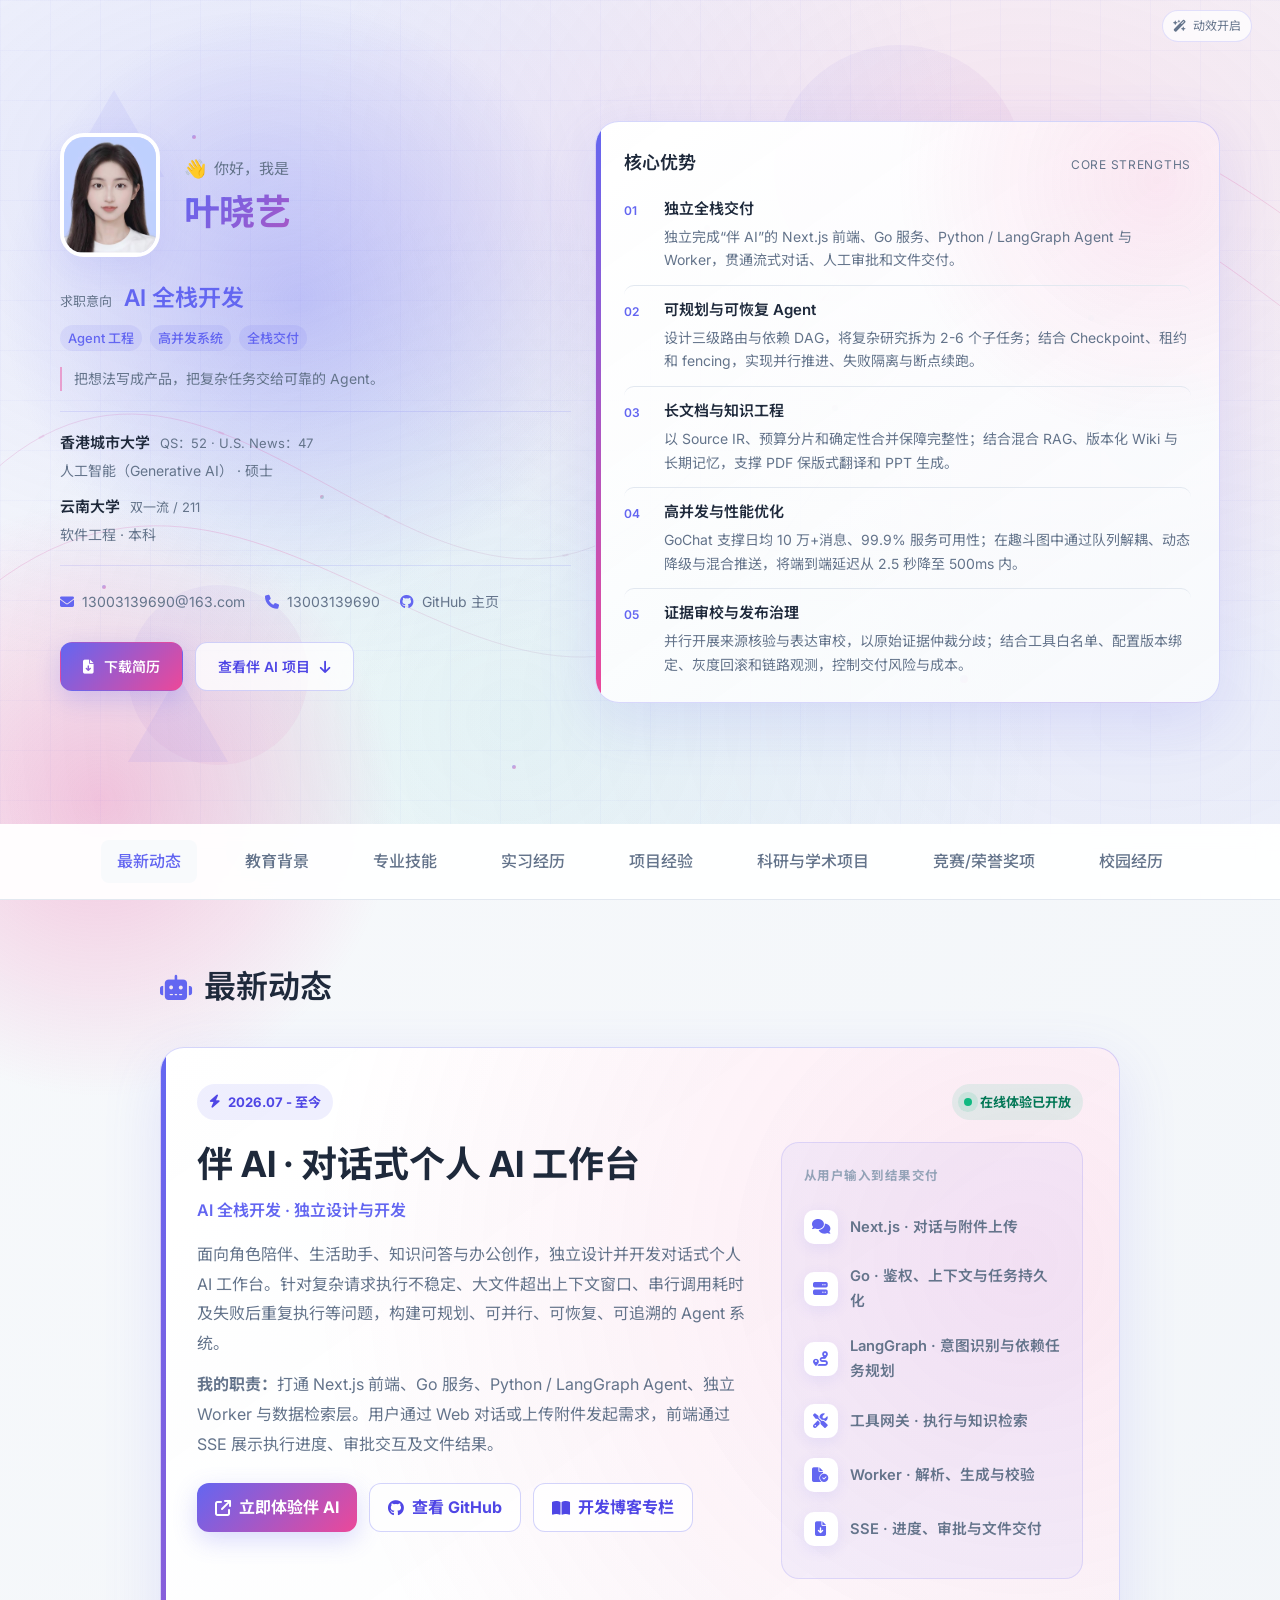
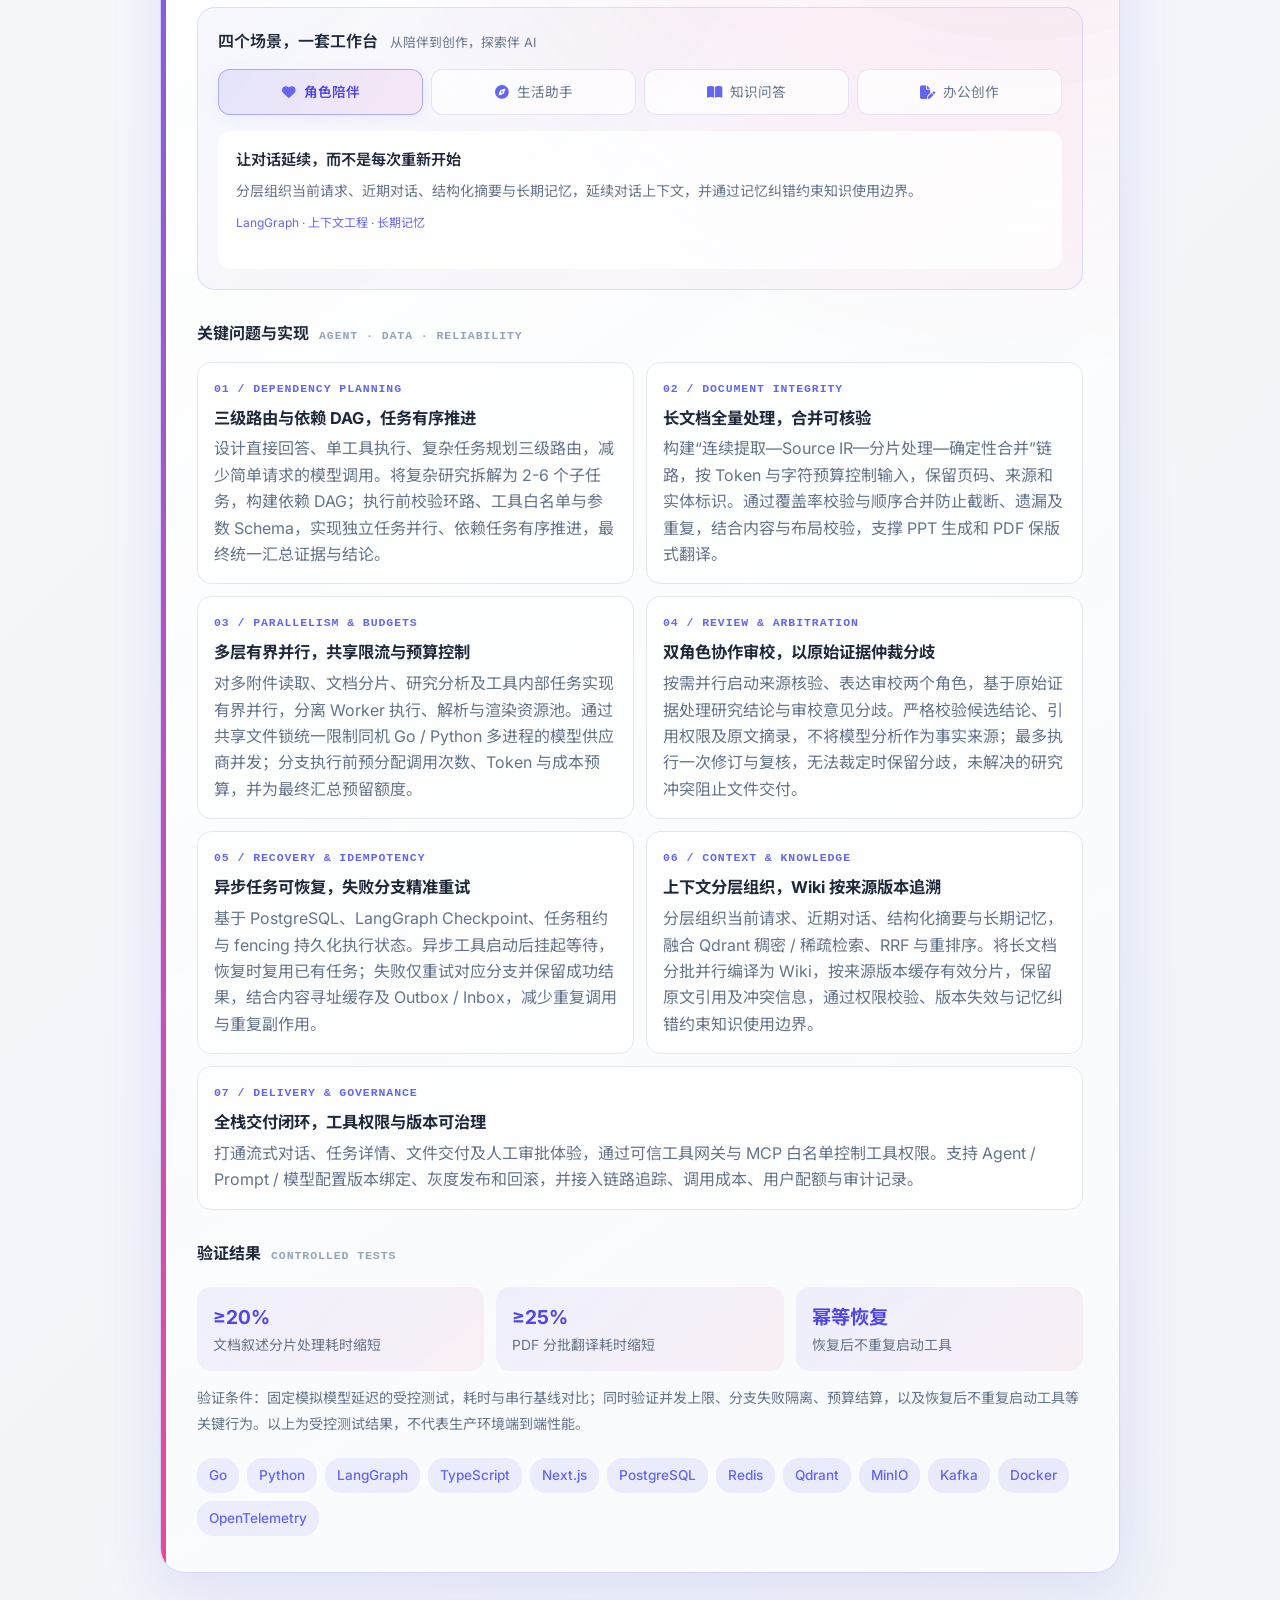
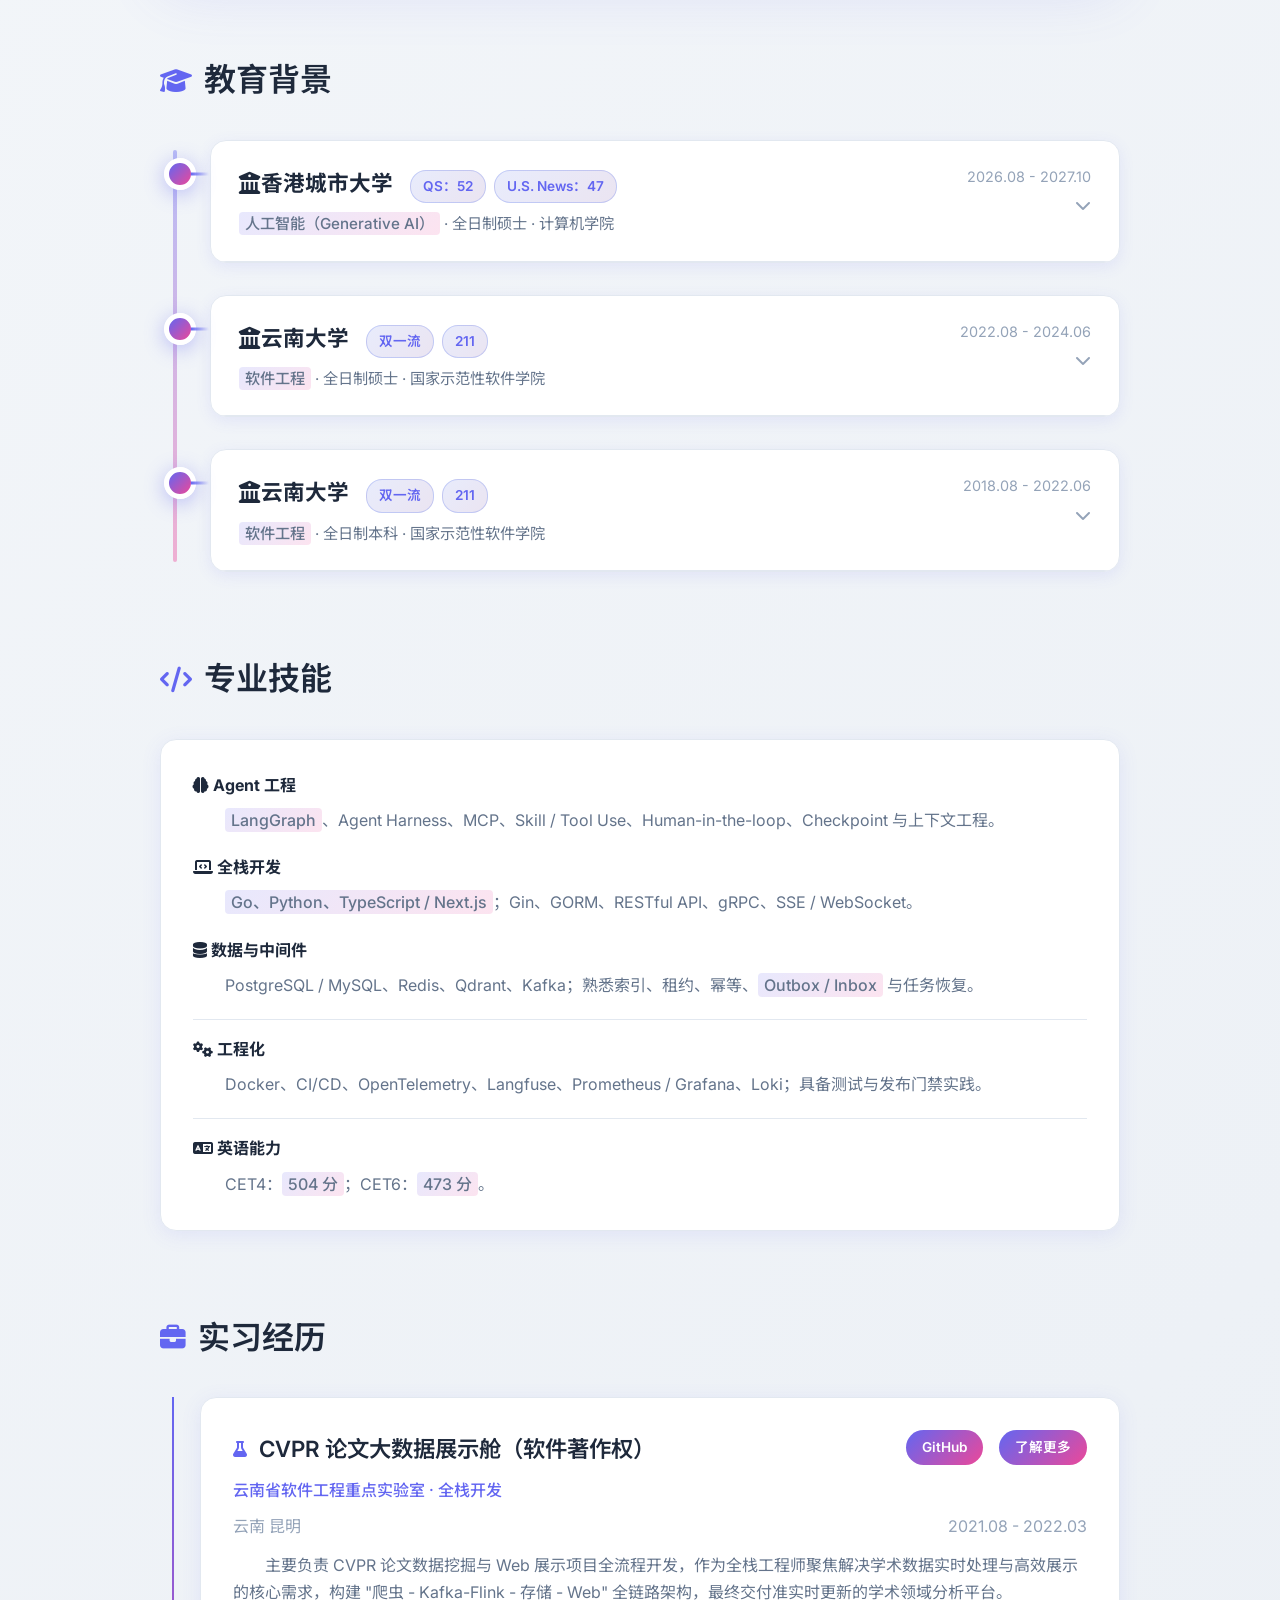
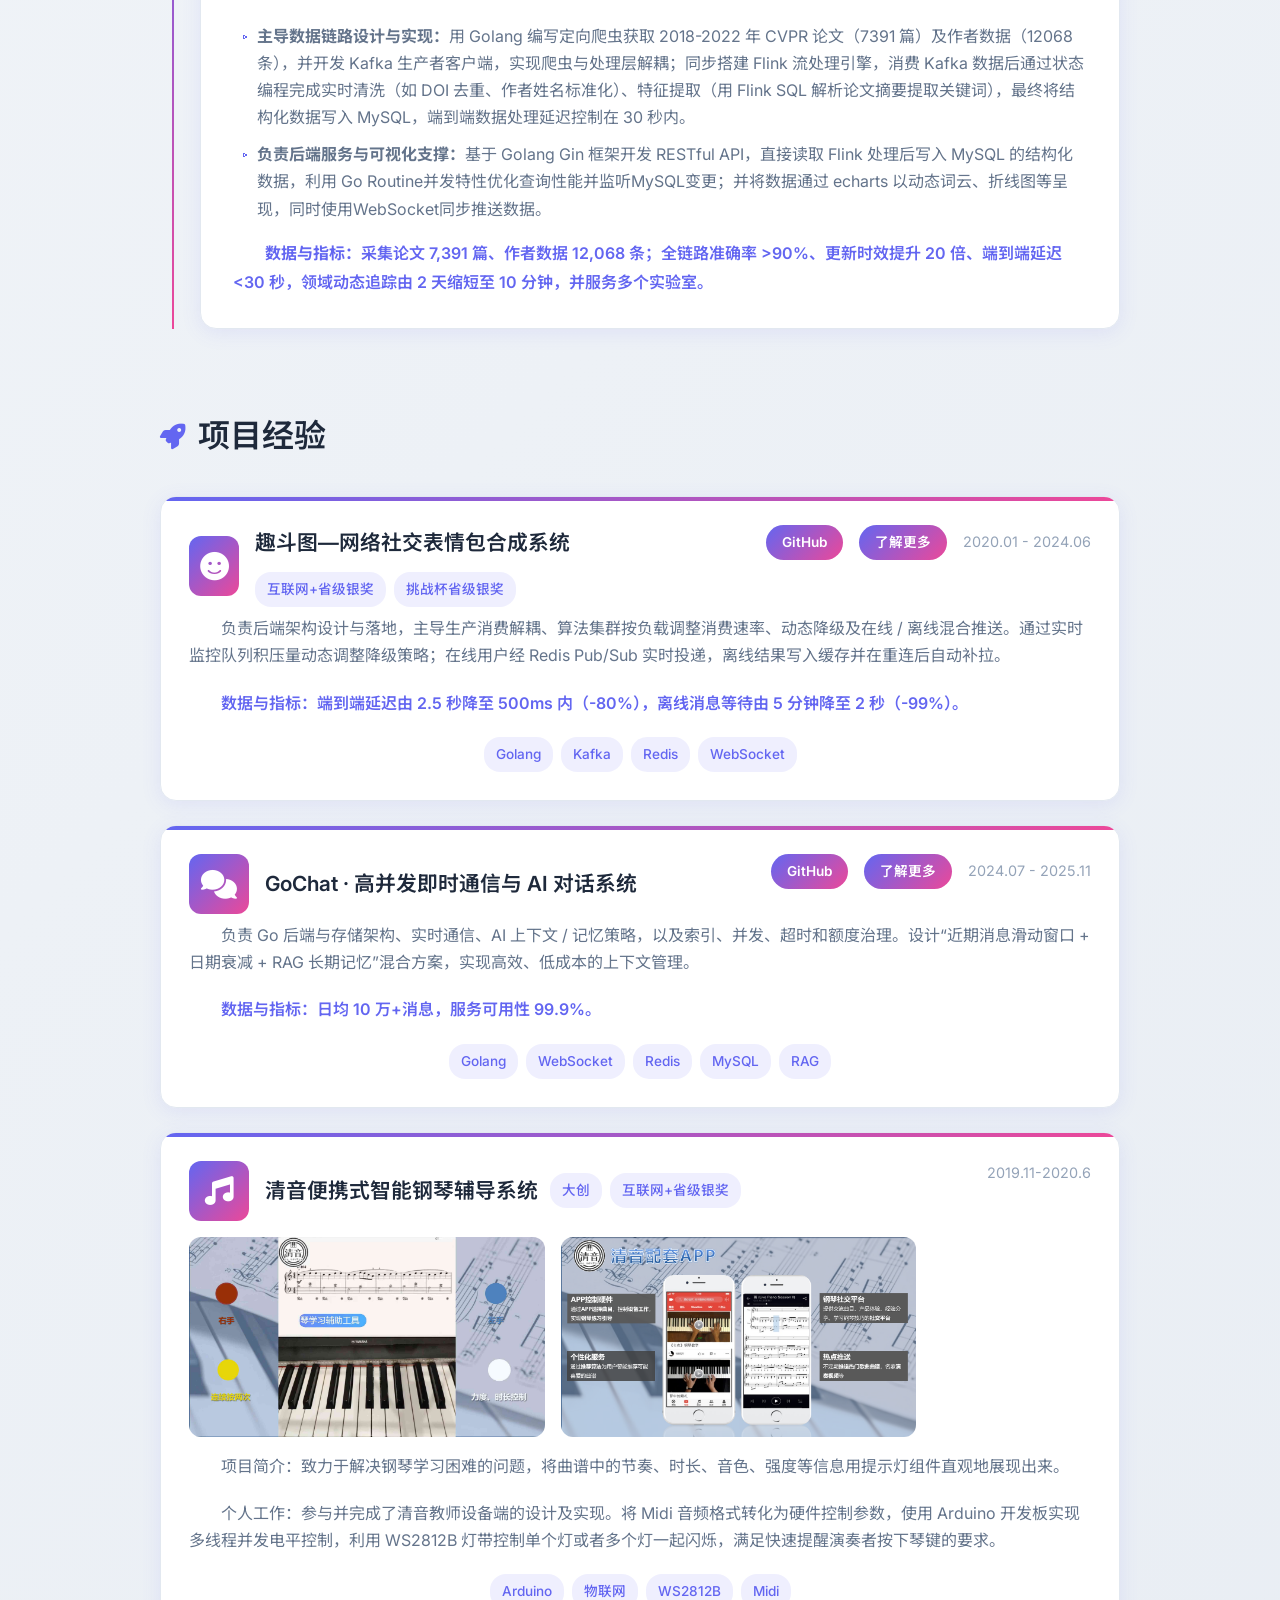
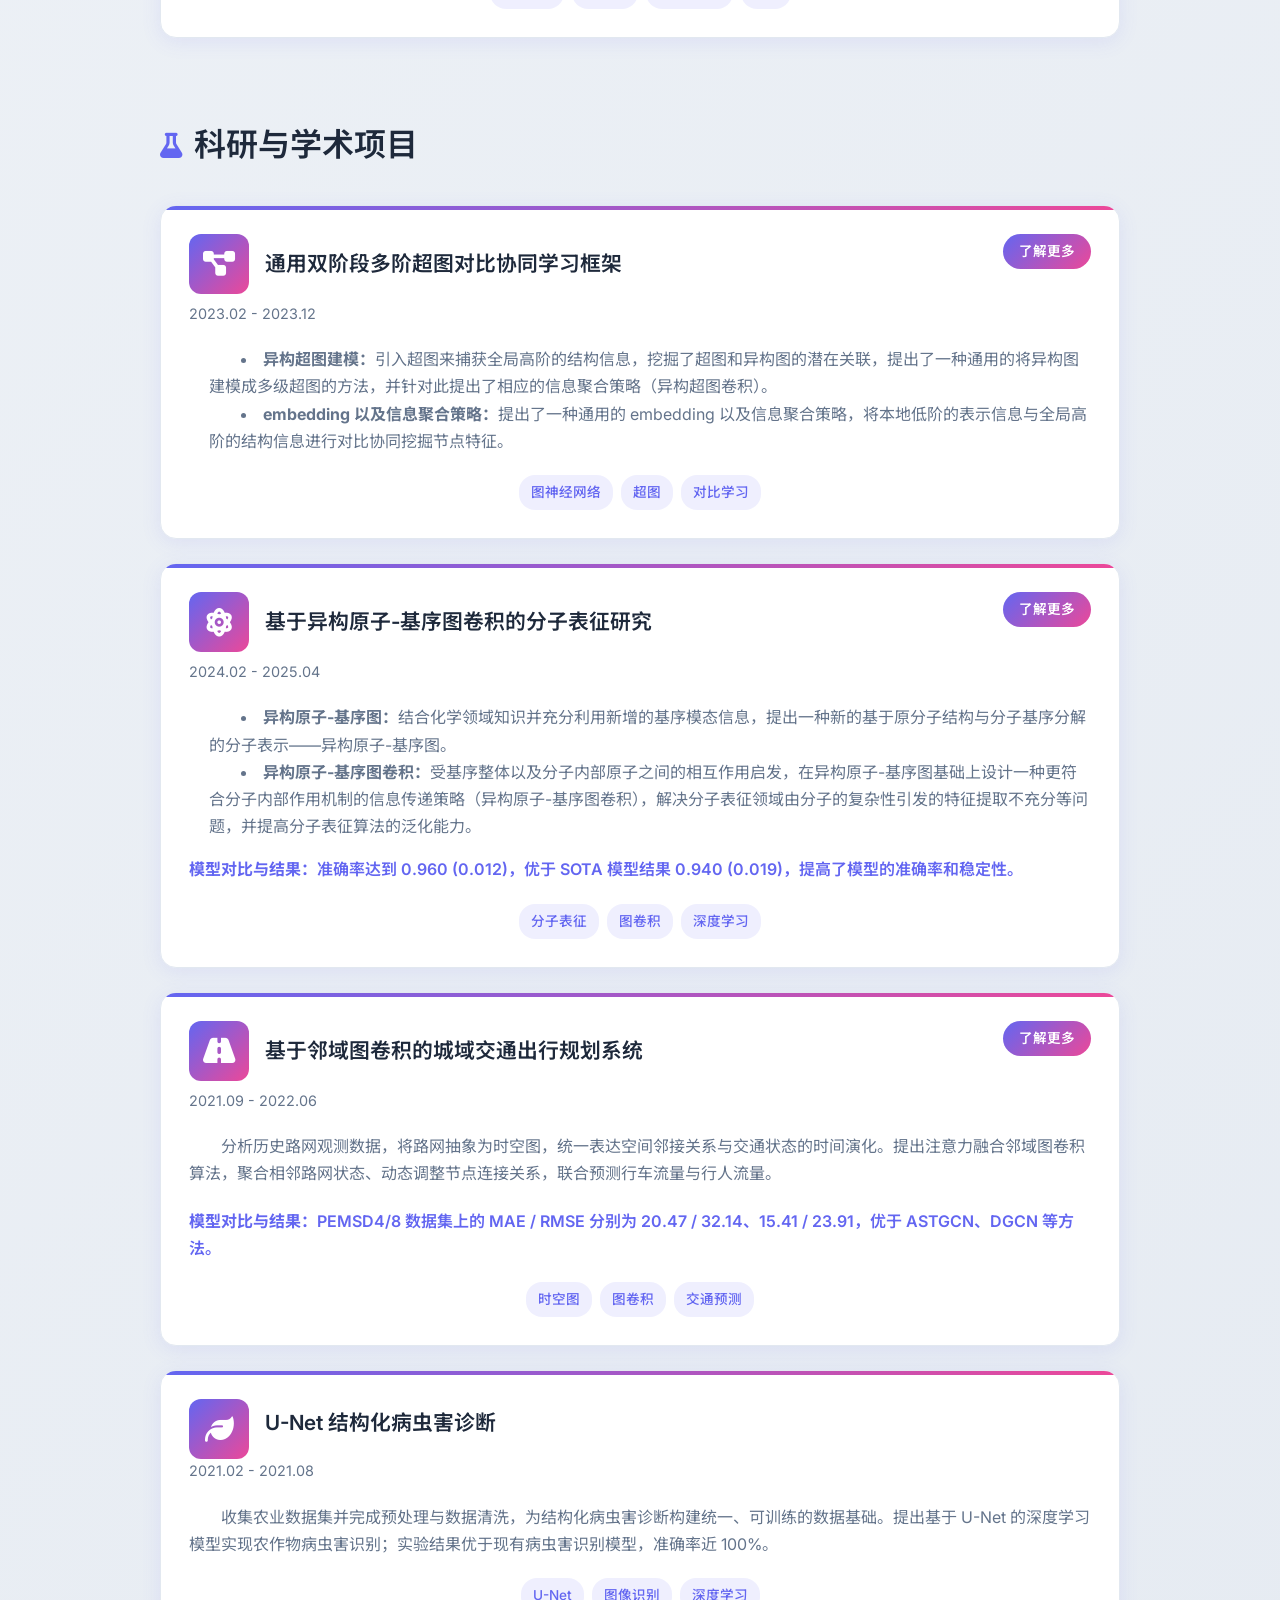
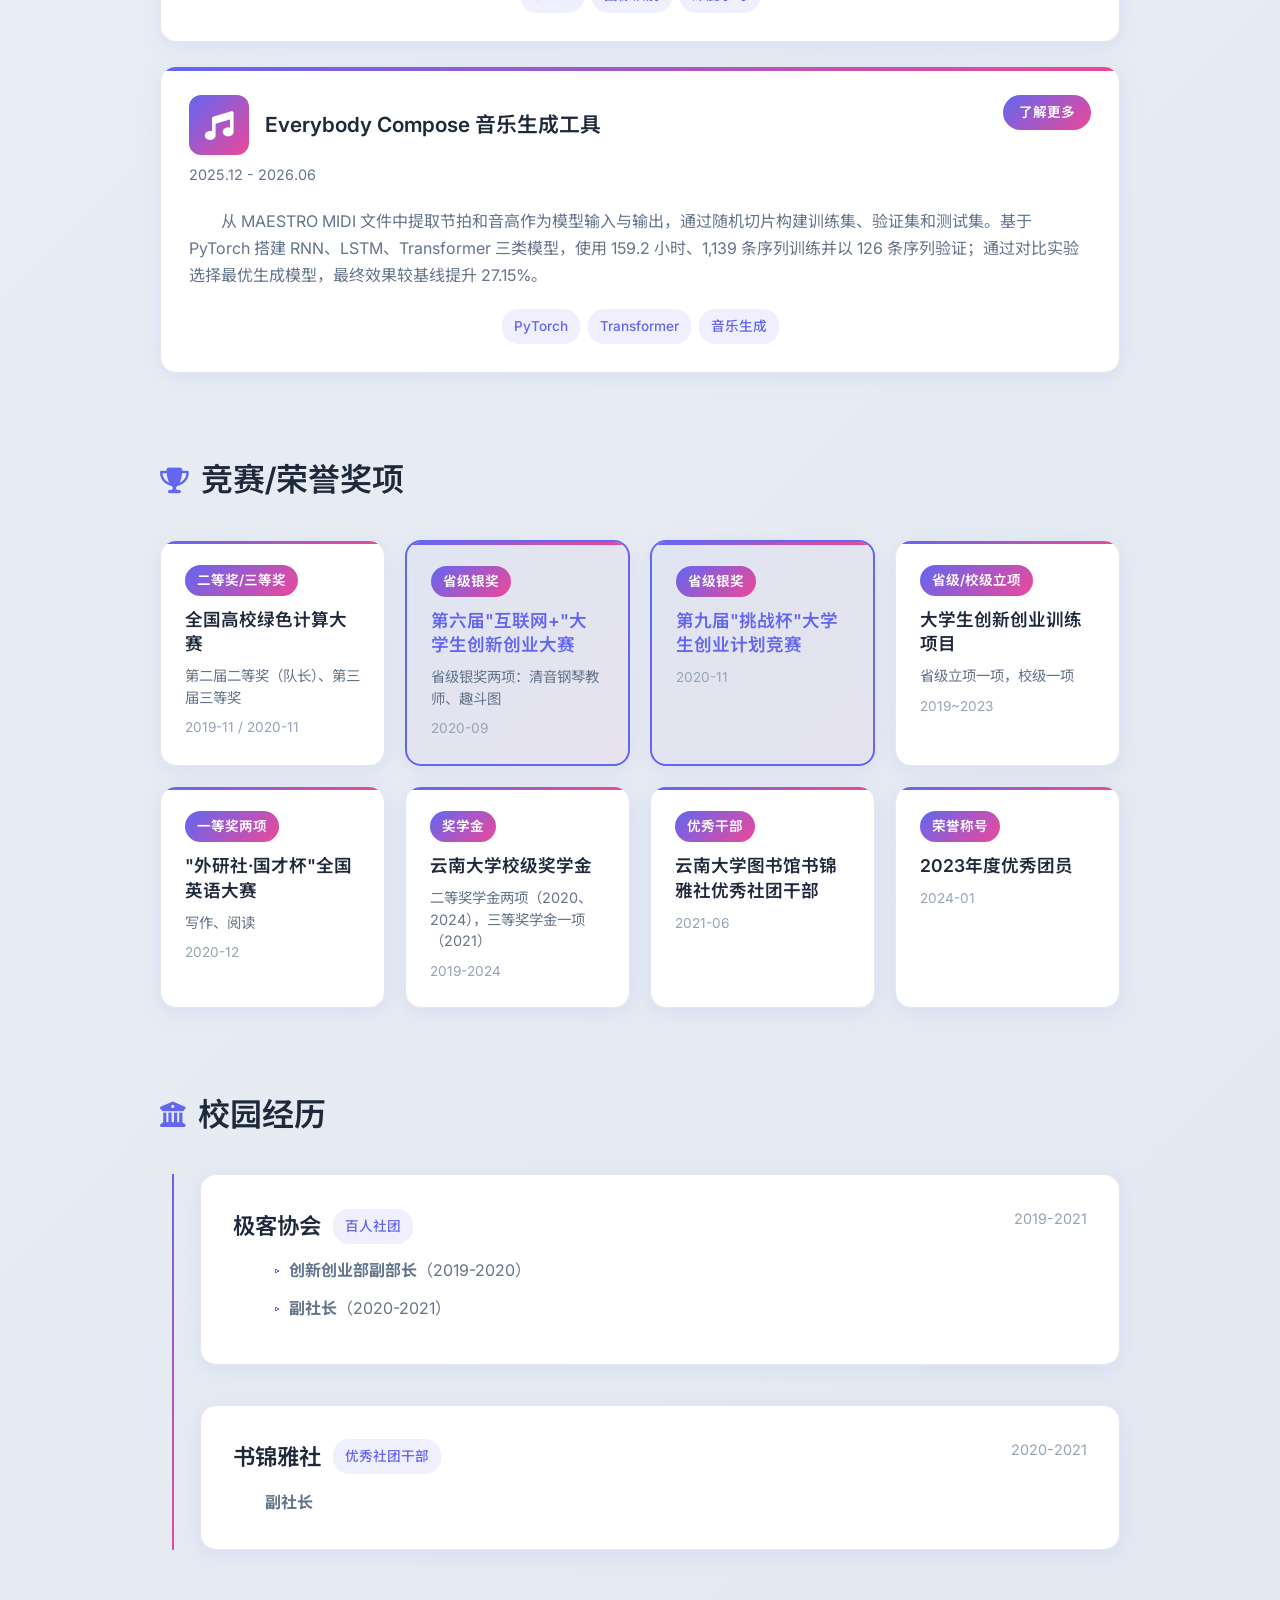
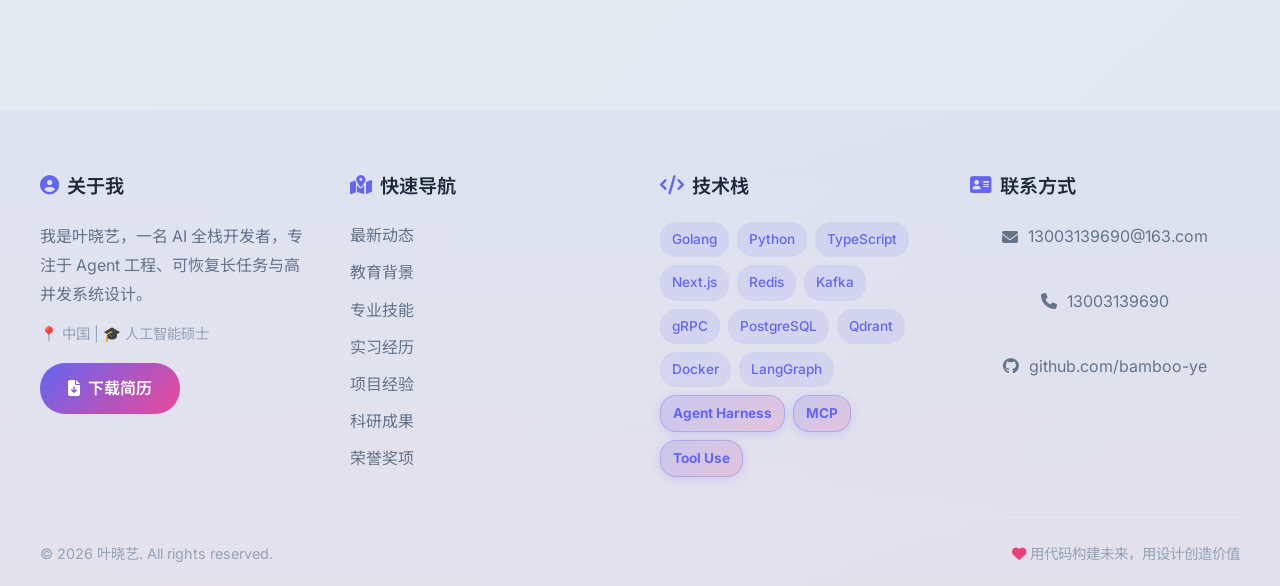
==== index.html @ cf251c2d "Sync resume content and PDF with September 25 update" ====
<!DOCTYPE html>
<html lang="zh-CN">
<head>
    <meta charset="UTF-8">
    <meta name="viewport" content="width=device-width, initial-scale=1.0">
    <title>叶晓艺 - AI 全栈开发</title>
    <meta name="description" content="叶晓艺的在线简历：AI 全栈开发，专注依赖任务规划、证据审校、可恢复 Agent 与高并发系统。">
    <link rel="preload" href="images/profile/avatar.jpg" as="image">
    <link href="https://fonts.googleapis.com/css2?family=Noto+Sans+SC:wght@300;400;500;700&amp;family=Inter:wght@300;400;500;600;700&amp;display=swap" rel="stylesheet">
    <link rel="stylesheet" href="https://cdnjs.cloudflare.com/ajax/libs/font-awesome/6.4.0/css/all.min.css">
    <style>
        * {
            margin: 0;
            padding: 0;
            box-sizing: border-box;
        }

        :root {
            --primary: #6366f1;
            --primary-dark: #4f46e5;
            --secondary: #ec4899;
            --bg-gradient-start: #f8fafc;
            --bg-gradient-end: #e2e8f0;
            --card-bg: #ffffff;
            --bg-secondary: rgba(99, 102, 241, 0.05);
            --text-primary: #1e293b;
            --text-secondary: #64748b;
            --text-muted: #94a3b8;
            --border: #e2e8f0;
            --shadow: rgba(99, 102, 241, 0.1);
        }

        body {
            font-family: 'Inter', 'Noto Sans SC', sans-serif;
            background: linear-gradient(135deg, var(--bg-gradient-start) 0%, var(--bg-gradient-end) 100%);
            color: var(--text-primary);
            line-height: 1.7;
            overflow-x: hidden;
        }

        /* Background Decorations */
        .bg-decorations {
            position: fixed;
            top: 0;
            left: 0;
            width: 100%;
            height: 100%;
            pointer-events: none;
            z-index: 0;
            overflow: hidden;
        }

        .bg-circle {
            position: absolute;
            border-radius: 50%;
            background: linear-gradient(135deg, var(--primary), var(--secondary));
            opacity: 0.06;
            animation: float 20s ease-in-out infinite;
        }

        .bg-circle:nth-child(1) {
            width: 400px;
            height: 400px;
            top: -100px;
            right: -100px;
            animation-delay: 0s;
        }

        .bg-circle:nth-child(2) {
            width: 300px;
            height: 300px;
            bottom: -50px;
            left: -50px;
            animation-delay: -7s;
        }

        .bg-circle:nth-child(3) {
            width: 200px;
            height: 200px;
            top: 40%;
            right: 10%;
            animation-delay: -14s;
        }

        /* Additional dynamic background elements */
        .bg-grid {
            position: absolute;
            top: 0;
            left: 0;
            width: 100%;
            height: 100%;
            background-image: 
                linear-gradient(rgba(99, 102, 241, 0.03) 1px, transparent 1px),
                linear-gradient(90deg, rgba(99, 102, 241, 0.03) 1px, transparent 1px);
            background-size: 50px 50px;
            animation: gridMove 30s linear infinite;
        }

        .bg-particles {
            position: absolute;
            width: 100%;
            height: 100%;
        }

        .particle {
            position: absolute;
            width: 4px;
            height: 4px;
            background: linear-gradient(135deg, var(--primary), var(--secondary));
            border-radius: 50%;
            opacity: 0.3;
            animation: particleFloat 15s ease-in-out infinite;
        }

        .particle:nth-child(1) { top: 20%; left: 10%; animation-delay: 0s; }
        .particle:nth-child(2) { top: 40%; left: 80%; animation-delay: -2s; }
        .particle:nth-child(3) { top: 60%; left: 30%; animation-delay: -4s; }
        .particle:nth-child(4) { top: 80%; left: 70%; animation-delay: -6s; }
        .particle:nth-child(5) { top: 30%; left: 50%; animation-delay: -8s; }
        .particle:nth-child(6) { top: 70%; left: 20%; animation-delay: -10s; }

        @keyframes float {
            0%, 100% {
                transform: translateY(0) rotate(0deg);
            }
            50% {
                transform: translateY(-30px) rotate(15deg);
            }
        }

        @keyframes gridMove {
            0% {
                transform: translateY(0);
            }
            100% {
                transform: translateY(100px);
            }
        }

        @keyframes particleFloat {
            0%, 100% {
                transform: translateY(0) translateX(0) scale(1);
                opacity: 0.4;
            }
            25% {
                transform: translateY(-20px) translateX(10px) scale(1.2);
                opacity: 0.2;
            }
            50% {
                transform: translateY(-40px) translateX(0) scale(1);
                opacity: 0.4;
            }
            75% {
                transform: translateY(-20px) translateX(-10px) scale(1.2);
                opacity: 0.2;
            }
        }

        @keyframes glowPulse {
            0%, 100% {
                opacity: 0.05;
                transform: scale(1);
            }
            50% {
                opacity: 0.15;
                transform: scale(1.1);
            }
        }

        @keyframes textReveal {
            from {
                opacity: 0;
                clip-path: inset(0 100% 0 0);
            }
            to {
                opacity: 1;
                clip-path: inset(0 0 0 0);
            }
        }

        .bg-glow {
            position: fixed;
            width: 600px;
            height: 600px;
            border-radius: 50%;
            background: radial-gradient(circle, rgba(99, 102, 241, 0.3) 0%, transparent 70%);
            pointer-events: none;
            z-index: 0;
            animation: glowPulse 8s ease-in-out infinite;
        }

        .bg-glow:nth-child(1) {
            top: -200px;
            right: -200px;
            animation-delay: 0s;
        }

        .bg-glow:nth-child(2) {
            bottom: -200px;
            left: -200px;
            animation-delay: -4s;
            background: radial-gradient(circle, rgba(236, 72, 153, 0.3) 0%, transparent 70%);
        }

        /* Aurora Background */
        .bg-aurora {
            position: absolute;
            top: 0;
            left: 0;
            width: 100%;
            height: 100%;
            background: 
                radial-gradient(ellipse at 20% 20%, rgba(99, 102, 241, 0.15) 0%, transparent 50%),
                radial-gradient(ellipse at 80% 20%, rgba(236, 72, 153, 0.12) 0%, transparent 50%),
                radial-gradient(ellipse at 40% 80%, rgba(78, 205, 196, 0.1) 0%, transparent 50%),
                radial-gradient(ellipse at 90% 80%, rgba(99, 102, 241, 0.08) 0%, transparent 50%);
            animation: auroraMove 20s ease-in-out infinite;
        }

        @keyframes auroraMove {
            0%, 100% {
                filter: hue-rotate(0deg) blur(0px);
            }
            25% {
                filter: hue-rotate(10deg) blur(2px);
            }
            50% {
                filter: hue-rotate(20deg) blur(0px);
            }
            75% {
                filter: hue-rotate(10deg) blur(2px);
            }
        }

        /* Geometric Shapes */
        .bg-shapes {
            position: absolute;
            width: 100%;
            height: 100%;
        }

        .bg-shape {
            position: absolute;
            opacity: 0.08;
            pointer-events: none;
        }

        .bg-shape.triangle {
            width: 0;
            height: 0;
            border-left: 50px solid transparent;
            border-right: 50px solid transparent;
            border-bottom: 87px solid var(--primary);
            animation: rotateFloat 25s ease-in-out infinite;
        }

        .bg-shape.diamond {
            width: 60px;
            height: 60px;
            background: linear-gradient(135deg, var(--primary), var(--secondary));
            transform: rotate(45deg);
            animation: rotateFloat 30s ease-in-out infinite reverse;
        }

        @keyframes rotateFloat {
            0%, 100% {
                transform: rotate(0deg) translateY(0);
            }
            50% {
                transform: rotate(180deg) translateY(-20px);
            }
        }

        /* Enhanced particles */
        .bg-particles {
            position: absolute;
            width: 100%;
            height: 100%;
        }

        .particle {
            position: absolute;
            border-radius: 50%;
            opacity: 0.5;
        }

        .particle.small { width: 4px; height: 4px; animation: particleFloat 12s ease-in-out infinite; }
        .particle.medium { width: 6px; height: 6px; animation: particleFloat 18s ease-in-out infinite; }
        .particle.large { width: 8px; height: 8px; animation: particleFloat 25s ease-in-out infinite; }

        /* Header / Hero Section */
        .resume-hero {
            position: relative;
            z-index: 10;
            display: grid;
            align-items: center;
            min-height: calc(100svh - 76px);
            padding: 48px 28px;
            background: transparent;
        }

        .hero-content {
            display: grid;
            grid-template-columns: minmax(0, 0.9fr) minmax(0, 1.1fr);
            align-items: center;
            gap: clamp(16px, 2vw, 24px);
            width: 100%;
            max-width: 1160px;
            margin: 0 auto;
        }

        .hero-intro,
        .hero-strengths {
            min-width: 0;
        }

        .hero-identity {
            display: flex;
            align-items: center;
            gap: 24px;
            margin-bottom: 24px;
        }

        .hero-portrait {
            flex: 0 0 auto;
            width: 100px;
            height: 124px;
            overflow: hidden;
            border: 4px solid white;
            border-radius: 24px;
            box-shadow: 0 12px 32px var(--shadow);
        }

        .hero-portrait img {
            display: block;
            width: 100%;
            height: 100%;
            object-fit: cover;
        }

        .hero-greeting {
            display: flex;
            align-items: center;
            gap: 8px;
            margin-bottom: 6px;
            color: var(--text-secondary);
            font-size: 0.9375rem;
        }

        .wave-hand {
            display: inline-block;
            flex-shrink: 0;
            font-size: 1.2em;
            transform-origin: 70% 70%;
            animation: handWave 1.2s ease-in-out infinite;
        }

        @keyframes handWave {
            0%, 100% { transform: rotate(0deg); }
            16% { transform: rotate(15deg); }
            33% { transform: rotate(-10deg); }
            50% { transform: rotate(15deg); }
            66% { transform: rotate(-5deg); }
            83% { transform: rotate(10deg); }
        }

        .hero-name {
            display: block;
            width: fit-content;
            margin: 0;
            font-size: clamp(2rem, 2.8vw, 2.5rem);
            line-height: 1.25;
            letter-spacing: -0.02em;
        }

        .hero-name::after {
            display: none;
        }

        .hero-role {
            display: flex;
            flex-wrap: wrap;
            align-items: baseline;
            gap: 12px;
            margin-bottom: 10px;
        }

        .hero-role span {
            color: var(--text-secondary);
            font-size: 0.8125rem;
        }

        .hero-role strong {
            color: var(--primary);
            font-size: clamp(1.25rem, 1.8vw, 1.5rem);
            line-height: 1.5;
            font-weight: 600;
        }

        .hero-focus {
            display: flex;
            flex-wrap: wrap;
            gap: 8px;
            margin-bottom: 24px;
            color: var(--text-secondary);
            font-size: 0.8125rem;
        }

        .hero-focus span {
            padding: 2px 8px;
            border-radius: 16px;
            background: rgba(99, 102, 241, 0.1);
            color: var(--primary);
            font-size: inherit;
            font-weight: 500;
        }

        .hero-education {
            display: grid;
            gap: 12px;
            padding: 18px 0;
            border-top: 1px solid rgba(99, 102, 241, 0.14);
            border-bottom: 1px solid rgba(99, 102, 241, 0.14);
        }

        .hero-school {
            display: flex;
            flex-wrap: wrap;
            align-items: baseline;
            gap: 3px 10px;
        }

        .hero-school strong {
            font-size: 0.9375rem;
            font-weight: 600;
        }

        .hero-school span {
            color: var(--text-secondary);
            font-size: 0.8125rem;
        }

        .hero-education p {
            margin-top: 3px;
            color: var(--text-secondary);
            font-size: 0.875rem;
        }

        .hero-contact {
            display: flex;
            flex-wrap: wrap;
            gap: 4px 20px;
            margin: 16px 0 20px;
        }

        .hero-contact a {
            display: inline-flex;
            align-items: center;
            gap: 8px;
            min-height: 40px;
            max-width: 100%;
            color: var(--text-secondary);
            font-size: 0.875rem;
            text-decoration: none;
            overflow-wrap: anywhere;
        }

        .hero-contact a:hover {
            color: var(--primary-dark);
        }

        .hero-contact i {
            color: var(--primary);
            flex-shrink: 0;
        }

        .hero-actions {
            display: flex;
            flex-wrap: wrap;
            gap: 12px;
        }

        .hero-button {
            display: inline-flex;
            align-items: center;
            justify-content: center;
            gap: 10px;
            min-height: 48px;
            padding: 12px 22px;
            border: 1px solid rgba(99, 102, 241, 0.25);
            border-radius: 12px;
            font-size: 0.875rem;
            font-weight: 600;
            text-decoration: none;
            transition: transform 0.25s ease, box-shadow 0.25s ease;
        }

        .hero-button.primary {
            border-color: transparent;
        }

        .resume-hero a:focus-visible {
            outline: 3px solid var(--primary);
            outline-offset: 4px;
        }

        .hero-strengths {
            padding: 26px 28px 12px;
        }

        .hero-strengths-heading {
            display: flex;
            align-items: baseline;
            justify-content: space-between;
            gap: 12px;
            margin-bottom: 6px;
        }

        .hero-strengths-heading h2 {
            margin: 0;
            font-size: 1.125rem;
            font-weight: 600;
        }

        .hero-strengths-heading span {
            color: var(--text-secondary);
            font-size: 0.75rem;
            letter-spacing: 0.06em;
        }

        .hero-strength-list {
            list-style: none;
        }

        .hero-strength-list li {
            display: grid;
            grid-template-columns: 28px minmax(0, 1fr);
            gap: 12px;
            padding: 13px 0;
        }

        .hero-strength-list li + li {
            border-top: 1px solid var(--border);
        }

        .hero-strength-number {
            padding-top: 3px;
            color: var(--primary);
            font-family: 'Inter', sans-serif;
            font-size: 0.75rem;
            font-weight: 600;
        }

        .hero-strength-list h3 {
            margin-bottom: 4px;
            color: var(--text-primary);
            font-size: 0.9375rem;
            font-weight: 600;
            line-height: 1.5;
        }

        .hero-strength-list p {
            color: var(--text-secondary);
            font-size: 0.875rem;
            line-height: 1.7;
            overflow-wrap: anywhere;
        }

        @keyframes shimmer {
            0% { background-position: -200% center; }
            100% { background-position: 200% center; }
        }

        /* Enhanced button styles */
        .project-button {
            position: relative;
            overflow: hidden;
        }

        .project-button::before {
            content: '';
            position: absolute;
            top: 0;
            left: -100%;
            width: 100%;
            height: 100%;
            background: linear-gradient(90deg, transparent, rgba(255, 255, 255, 0.3), transparent);
            animation: shimmer 2s infinite;
        }

        .project-button:hover {
            transform: translateY(-4px) scale(1.02);
            box-shadow: 0 12px 30px rgba(99, 102, 241, 0.3);
        }

        /* Back to Top Button */
        .back-to-top {
            position: fixed;
            bottom: 30px;
            right: 30px;
            width: 50px;
            height: 50px;
            background: linear-gradient(135deg, var(--primary), var(--secondary));
            color: white;
            border: none;
            border-radius: 50%;
            cursor: pointer;
            display: flex;
            align-items: center;
            justify-content: center;
            font-size: 1.2rem;
            box-shadow: 0 4px 15px rgba(99, 102, 241, 0.3);
            z-index: 1000;
            opacity: 0;
            visibility: hidden;
            transition: all 0.3s ease;
        }

        .back-to-top.visible {
            opacity: 1;
            visibility: visible;
        }

        .back-to-top:hover {
            transform: translateY(-5px);
            box-shadow: 0 8px 25px rgba(99, 102, 241, 0.4);
        }

        h1 {
            font-size: 2.8rem;
            font-weight: 700;
            background: linear-gradient(135deg, var(--primary) 0%, var(--secondary) 100%);
            -webkit-background-clip: text;
            -webkit-text-fill-color: transparent;
            background-clip: text;
            margin-bottom: 20px;
            line-height: 1.2;
            position: relative;
            display: inline-block;
        }

        h1::after {
            content: '';
            position: absolute;
            bottom: -8px;
            left: 0;
            width: 100%;
            height: 3px;
            background: linear-gradient(90deg, var(--primary), var(--secondary), transparent);
            border-radius: 2px;
        }

        .title {
            font-size: 1.3rem;
            color: var(--text-secondary);
            margin-bottom: 12px;
            font-weight: 500;
        }

        .tagline {
            font-size: 1rem;
            color: var(--text-muted);
            margin-bottom: 20px;
        }

        .contact-info {
            display: flex;
            justify-content: center;
            gap: 24px;
            flex-wrap: wrap;
            margin-bottom: 40px;
        }

        .contact-item {
            display: flex;
            align-items: center;
            gap: 8px;
            color: var(--text-secondary);
            font-size: 1rem;
            padding: 8px 16px;
            background: var(--card-bg);
            border-radius: 24px;
            border: 1px solid var(--border);
            transition: all 0.3s ease;
            cursor: pointer;
            text-decoration: none;
        }

        .contact-item:hover {
            transform: translateY(-3px);
            border-color: var(--primary);
            color: var(--primary);
        }

        .contact-item i {
            font-size: 1.1rem;
        }


        /* Navigation */
        nav {
            position: sticky;
            top: 0;
            z-index: 100;
            background: rgba(255, 255, 255, 0.95);
            backdrop-filter: blur(10px);
            border-bottom: 1px solid var(--border);
        }

        .nav-container {
            max-width: 1200px;
            margin: 0 auto;
            padding: 16px 20px;
            display: flex;
            justify-content: center;
            gap: 32px;
            flex-wrap: wrap;
        }

        .nav-link {
            color: var(--text-secondary);
            text-decoration: none;
            font-weight: 500;
            transition: all 0.3s ease;
            padding: 8px 16px;
            border-radius: 8px;
        }

        .nav-link:hover {
            color: var(--primary);
            background: var(--bg-gradient-start);
        }

        /* Main Content */
        .container {
            position: relative;
            z-index: 10;
            max-width: 1000px;
            margin: 0 auto;
            padding: 60px 20px;
        }

        section {
            margin-bottom: 80px;
            scroll-margin-top: 100px;
        }

        #campus {
            margin-bottom: 40px;
        }

        h2 {
            font-size: 2rem;
            color: var(--text-primary);
            margin-bottom: 32px;
            display: flex;
            align-items: center;
            gap: 12px;
            font-weight: 600;
        }

        h2 i {
            font-size: 1.6rem;
            color: var(--primary);
        }

        /* Shared feature-card styling keeps the hero and project sections consistent. */
        .hero-strengths,
        .latest-card {
            position: relative;
            overflow: hidden;
            border: 1px solid rgba(99, 102, 241, 0.25);
            border-radius: 24px;
            background:
                radial-gradient(circle at 90% 10%, rgba(236, 72, 153, 0.12), transparent 34%),
                linear-gradient(145deg, rgba(255, 255, 255, 0.98), rgba(248, 250, 252, 0.94));
            box-shadow: 0 18px 60px rgba(99, 102, 241, 0.14);
        }

        .hero-strengths::before,
        .latest-card::before {
            content: '';
            position: absolute;
            inset: 0 auto 0 0;
            width: 5px;
            background: linear-gradient(180deg, var(--primary), var(--secondary));
        }

        /* Latest Update */
        .latest-card {
            padding: 36px;
        }

        .latest-topline {
            display: flex;
            align-items: center;
            justify-content: space-between;
            gap: 16px;
            margin-bottom: 22px;
        }

        .latest-kicker,
        .latest-status {
            display: inline-flex;
            align-items: center;
            gap: 8px;
            padding: 7px 12px;
            border-radius: 999px;
            font-size: 0.82rem;
            font-weight: 700;
        }

        .latest-kicker {
            color: var(--primary-dark);
            background: rgba(99, 102, 241, 0.1);
        }

        .latest-status {
            color: #047857;
            background: rgba(16, 185, 129, 0.1);
        }

        .latest-status::before {
            content: '';
            width: 8px;
            height: 8px;
            border-radius: 50%;
            background: #10b981;
            box-shadow: 0 0 0 6px rgba(16, 185, 129, 0.12);
            animation: statusPulse 1.8s ease-in-out infinite;
        }

        @keyframes statusPulse {
            50% { box-shadow: 0 0 0 10px rgba(16, 185, 129, 0); }
        }

        .latest-layout {
            display: grid;
            grid-template-columns: minmax(0, 1.55fr) minmax(260px, 0.85fr);
            gap: 32px;
            align-items: start;
        }

        .latest-card h3 {
            margin-bottom: 10px;
            font-size: clamp(1.65rem, 3vw, 2.25rem);
            line-height: 1.25;
        }

        .latest-role {
            margin-bottom: 16px;
            color: var(--primary);
            font-weight: 600;
        }

        .latest-lead {
            color: var(--text-secondary);
            line-height: 1.85;
        }

        .latest-actions {
            display: flex;
            flex-wrap: wrap;
            gap: 12px;
            margin-top: 24px;
        }

        .latest-button {
            display: inline-flex;
            align-items: center;
            justify-content: center;
            gap: 8px;
            min-height: 44px;
            padding: 10px 18px;
            border-radius: 12px;
            font-weight: 700;
            text-decoration: none;
            transition: transform 0.25s ease, box-shadow 0.25s ease;
        }

        .hero-button.primary,
        .latest-button.primary {
            color: white;
            background: linear-gradient(135deg, var(--primary), var(--secondary));
            box-shadow: 0 8px 24px rgba(99, 102, 241, 0.24);
        }

        .hero-button.secondary,
        .latest-button.secondary {
            color: var(--primary-dark);
            border: 1px solid rgba(99, 102, 241, 0.28);
            background: rgba(255, 255, 255, 0.78);
        }

        .hero-button:hover,
        .latest-button:hover {
            transform: translateY(-3px);
            box-shadow: 0 12px 28px rgba(99, 102, 241, 0.24);
        }

        .latest-flow {
            padding: 22px;
            border: 1px solid rgba(99, 102, 241, 0.16);
            border-radius: 18px;
            background: rgba(99, 102, 241, 0.055);
        }

        .latest-flow-label {
            margin-bottom: 14px;
            color: var(--text-muted);
            font-size: 0.78rem;
            font-weight: 700;
            letter-spacing: 0.12em;
            text-transform: uppercase;
        }

        .latest-flow-step {
            display: flex;
            align-items: center;
            gap: 12px;
            padding: 10px 0;
            color: var(--text-secondary);
            font-size: 0.92rem;
            font-weight: 600;
        }

        .latest-flow-step i {
            width: 34px;
            height: 34px;
            display: inline-flex;
            align-items: center;
            justify-content: center;
            flex: 0 0 34px;
            border-radius: 10px;
            color: var(--primary);
            background: white;
            box-shadow: 0 4px 14px rgba(99, 102, 241, 0.1);
        }

        .latest-highlights {
            display: grid;
            grid-template-columns: repeat(2, minmax(0, 1fr));
            gap: 12px;
            margin-top: 14px;
        }

        .latest-section-heading {
            display: flex;
            align-items: baseline;
            gap: 10px;
            margin-top: 30px;
            color: var(--text-primary);
            font-weight: 700;
        }

        .latest-section-heading span {
            color: var(--text-muted);
            font-family: 'SFMono-Regular', Consolas, 'Liberation Mono', monospace;
            font-size: 0.72rem;
            font-weight: 700;
            letter-spacing: 0.08em;
        }

        .latest-highlight {
            position: relative;
            padding: 16px;
            border: 1px solid var(--border);
            border-radius: 14px;
            background: rgba(255, 255, 255, 0.74);
            color: var(--text-secondary);
            line-height: 1.65;
            transition: transform 0.25s ease, border-color 0.25s ease, box-shadow 0.25s ease;
        }

        .latest-highlight:hover {
            transform: translateY(-2px);
            border-color: rgba(99, 102, 241, 0.28);
            box-shadow: 0 10px 28px rgba(99, 102, 241, 0.09);
        }

        .latest-highlight-label {
            display: block;
            margin-bottom: 7px;
            color: var(--primary);
            font-family: 'SFMono-Regular', Consolas, 'Liberation Mono', monospace;
            font-size: 0.72rem;
            font-weight: 700;
            letter-spacing: 0.08em;
        }

        .latest-highlight strong {
            display: block;
            margin-bottom: 4px;
            color: var(--text-primary);
            font-size: 1.02rem;
        }

        .latest-metrics {
            display: grid;
            grid-template-columns: repeat(auto-fit, minmax(190px, 1fr));
            gap: 12px;
            margin-top: 20px;
        }

        .latest-metric {
            padding: 14px 16px;
            border-radius: 14px;
            color: var(--text-secondary);
            background: linear-gradient(135deg, rgba(99, 102, 241, 0.08), rgba(236, 72, 153, 0.07));
            font-size: 0.87rem;
        }

        .latest-metric strong {
            display: block;
            color: var(--primary-dark);
            font-size: 1.2rem;
        }

        .latest-verification {
            margin-top: 14px;
            color: var(--text-secondary);
            font-size: 0.88rem;
            line-height: 1.8;
        }

        .research-date {
            color: var(--text-secondary);
            font-size: 0.9rem;
        }

        .card {
            background: var(--card-bg);
            border-radius: 16px;
            padding: 32px;
            box-shadow: 0 4px 20px var(--shadow);
            border: 1px solid var(--border);
            transition: all 0.4s ease;
            position: relative;
            overflow: hidden;
            margin-bottom: 24px;
        }

        .card:hover {
            transform: translateY(-4px);
            box-shadow: 0 12px 40px var(--shadow);
        }

        .card h3 {
            font-size: 1.4rem;
            color: var(--text-primary);
            margin-bottom: 12px;
            display: flex;
            align-items: center;
            gap: 10px;
            font-weight: 600;
        }

        .card h3 i {
            color: var(--primary);
            font-size: 1.2rem;
        }

        .card p {
            color: var(--text-secondary);
            line-height: 1.8;
        }

        .card-meta {
            display: flex;
            gap: 16px;
            margin-bottom: 16px;
            flex-wrap: wrap;
        }

        .meta-item {
            display: flex;
            align-items: center;
            gap: 6px;
            color: var(--text-muted);
            font-size: 0.95rem;
        }

        .meta-item i {
            color: var(--primary);
            font-size: 0.9rem;
        }

        /* Skills Section */
        .skills-grid {
            display: grid;
            grid-template-columns: repeat(auto-fit, minmax(280px, 1fr));
            gap: 24px;
        }

        .skill-category {
            background: var(--card-bg);
            border-radius: 16px;
            padding: 28px;
            box-shadow: 0 4px 20px var(--shadow);
            border: 1px solid var(--border);
            transition: all 0.4s ease;
        }

        .skill-category:hover {
            transform: translateY(-4px);
            box-shadow: 0 12px 40px var(--shadow);
        }

        .skill-category h3 {
            font-size: 1.2rem;
            color: var(--text-primary);
            margin-bottom: 20px;
            display: flex;
            align-items: center;
            gap: 10px;
            font-weight: 600;
        }

        .skill-category h3 i {
            color: var(--primary);
        }

        .skill-tags {
            display: flex;
            flex-wrap: wrap;
            gap: 10px;
        }

        .skill-tag {
            padding: 8px 16px;
            background: linear-gradient(135deg, rgba(99, 102, 241, 0.1), rgba(236, 72, 153, 0.1));
            border: 1px solid rgba(99, 102, 241, 0.2);
            border-radius: 20px;
            color: var(--text-secondary);
            font-size: 0.9rem;
            font-weight: 500;
            transition: all 0.3s ease;
        }

        .skill-tag:hover {
            background: linear-gradient(135deg, var(--primary), var(--secondary));
            color: white;
            border-color: transparent;
        }

        /* Timeline for Experience */
        .timeline {
            position: relative;
            padding-left: 40px;
        }

        .timeline::before {
            content: '';
            position: absolute;
            left: 12px;
            top: 0;
            bottom: 0;
            width: 2px;
            background: linear-gradient(180deg, var(--primary), var(--secondary));
        }

        .timeline-item {
            position: relative;
            margin-bottom: 40px;
        }

        .timeline-item::before {
            content: '';
            position: absolute;
            left: -33px;
            top: 8px;
            width: 16px;
            height: 16px;
            border-radius: 50%;
            background: var(--primary);
            border: 4px solid var(--card-bg);
            box-shadow: 0 4px 12px var(--shadow);
        }

        .timeline-item .card {
            margin-bottom: 0;
        }

        .timeline-item h3 {
            margin-bottom: 8px;
        }

        .timeline-item .subtitle {
            color: var(--primary);
            font-weight: 500;
            margin-bottom: 8px;
            font-size: 1rem;
        }

        .timeline-item .date {
            color: var(--text-muted);
            font-size: 0.9rem;
            margin-bottom: 16px;
        }

        .timeline-item ul {
            list-style: none;
            margin-top: 16px;
        }

        .timeline-item li {
            color: var(--text-secondary);
            margin-bottom: 10px;
            padding-left: 24px;
            position: relative;
            line-height: 1.7;
        }

        .timeline-item li::before {
            content: '▹';
            position: absolute;
            left: 8px;
            color: var(--primary);
        }

        /* Education Timeline */
        .education-timeline {
            position: relative;
            padding-left: 50px;
        }

        .education-timeline::before {
            content: '';
            position: absolute;
            left: 13px;
            top: 10px;
            bottom: 10px;
            width: 4px;
            background: linear-gradient(180deg, var(--primary), var(--secondary));
            border-radius: 4px;
            opacity: 0.4;
        }

        .education-item {
            position: relative;
            margin-bottom: 32px;
            animation: fadeInUp 0.6s ease forwards;
            opacity: 0;
        }

        .education-item:nth-child(1) { animation-delay: 0.1s; }
        .education-item:nth-child(2) { animation-delay: 0.2s; }
        .education-item:nth-child(3) { animation-delay: 0.3s; }

        .edu-timeline-dot {
            position: absolute;
            left: -46px;
            top: 18px;
            width: 32px;
            height: 32px;
            background: linear-gradient(135deg, var(--primary), var(--secondary));
            border-radius: 50%;
            border: 5px solid var(--card-bg);
            box-shadow: 0 4px 20px rgba(99, 102, 241, 0.4);
            z-index: 2;
            display: flex;
            align-items: center;
            justify-content: center;
            animation: pulse 2s ease-in-out infinite;
        }

        .edu-timeline-dot::after {
            content: '';
            position: absolute;
            left: 100%;
            top: 50%;
            transform: translateY(-50%);
            width: 18px;
            height: 3px;
            background: linear-gradient(90deg, var(--primary), transparent);
        }

        @keyframes pulse {
            0%, 100% {
                box-shadow: 0 4px 20px rgba(99, 102, 241, 0.4);
            }
            50% {
                box-shadow: 0 4px 30px rgba(99, 102, 241, 0.6);
            }
        }

        .edu-card {
            flex: 1;
            background: var(--card-bg);
            border-radius: 16px;
            border: 1px solid var(--border);
            overflow: hidden;
            transition: all 0.3s ease;
            box-shadow: 0 4px 15px var(--shadow);
        }

        .edu-card:hover {
            transform: translateY(-4px) scale(1.02);
            box-shadow: 0 8px 30px var(--shadow);
            border-color: var(--primary);
        }

        .edu-header {
            display: flex;
            justify-content: space-between;
            align-items: flex-start;
            padding: 24px 28px;
            cursor: pointer;
            user-select: none;
            border-bottom: 1px solid var(--border);
        }

        .edu-header:hover {
            background: var(--bg-secondary);
        }

        .edu-header-left {
            text-align: left;
        }

        .edu-header-left h3 {
            margin: 0 0 8px 0;
            font-size: 1.35rem;
            color: var(--text-primary);
        }

        .edu-major {
            color: var(--primary);
            font-size: 1.05rem;
            margin: 0;
            font-weight: 600;
        }

        .edu-tags-inline {
            margin-left: 12px;
            display: inline-flex;
            gap: 8px;
            flex-wrap: wrap;
        }

        .edu-tag-small {
            background: linear-gradient(135deg, rgba(102, 126, 234, 0.15), rgba(118, 75, 162, 0.15));
            color: var(--primary);
            padding: 4px 12px;
            border-radius: 16px;
            font-size: 0.85rem;
            font-weight: 600;
            border: 1px solid rgba(102, 126, 234, 0.3);
        }

        .edu-header-right {
            text-align: right;
            display: flex;
            flex-direction: column;
            align-items: flex-end;
            gap: 8px;
        }

        .edu-tags {
            display: flex;
            gap: 8px;
            flex-wrap: wrap;
            justify-content: flex-end;
        }

        .edu-tag {
            background: linear-gradient(135deg, rgba(102, 126, 234, 0.1), rgba(118, 75, 162, 0.1));
            color: var(--primary);
            padding: 4px 12px;
            border-radius: 20px;
            font-size: 0.85rem;
            font-weight: 500;
            border: 1px solid rgba(102, 126, 234, 0.2);
        }

        .edu-date {
            color: var(--text-muted);
            font-size: 0.9rem;
            margin: 0;
        }

        .edu-toggle {
            transition: transform 0.3s ease;
            color: var(--text-muted);
            margin-left: 8px;
        }

        .edu-toggle.active {
            transform: rotate(180deg);
        }

        .edu-details {
            max-height: 0;
            overflow: hidden;
            transition: max-height 0.4s ease, padding 0.4s ease, opacity 0.3s ease;
            padding: 0 28px;
            opacity: 0;
        }

        .edu-details.active {
            max-height: 400px;
            padding: 20px 28px;
            opacity: 1;
        }

        .edu-details p {
            color: var(--text-secondary);
            margin: 8px 0;
            line-height: 1.8;
        }

        .edu-details ul {
            color: var(--text-secondary);
            margin: 12px 0 12px 24px;
            line-height: 1.9;
        }

        .edu-details li {
            margin-bottom: 8px;
            padding-left: 4px;
        }

        /* Project Grid */
        .project-grid {
            display: grid;
            grid-template-columns: 1fr;
            gap: 24px;
        }

        /* Awards Grid */
        .awards-grid {
            display: grid;
            grid-template-columns: repeat(4, 1fr);
            gap: 20px;
        }

        @media (max-width: 1024px) {
            .awards-grid {
                grid-template-columns: repeat(2, 1fr);
            }
        }

        @media (max-width: 640px) {
            .awards-grid {
                grid-template-columns: 1fr;
            }
        }

        .award-card {
            background: var(--card-bg);
            border-radius: 16px;
            padding: 24px;
            box-shadow: 0 4px 20px var(--shadow);
            border: 1px solid var(--border);
            transition: all 0.4s ease;
            position: relative;
            overflow: hidden;
        }

        .award-card:hover {
            transform: translateY(-6px);
            box-shadow: 0 16px 40px var(--shadow);
        }

        .award-card.featured {
            background: linear-gradient(135deg, rgba(99, 102, 241, 0.05), rgba(236, 72, 153, 0.05));
            border: 2px solid var(--primary);
        }

        .award-card::before {
            content: '';
            position: absolute;
            top: 0;
            left: 0;
            right: 0;
            height: 3px;
            background: linear-gradient(90deg, var(--primary), var(--secondary));
        }

        .award-title {
            font-size: 1.1rem;
            color: var(--text-primary);
            margin-bottom: 8px;
            font-weight: 600;
            line-height: 1.4;
        }

        .award-card.featured .award-title {
            color: var(--primary);
        }

        .award-badge {
            display: inline-block;
            padding: 4px 12px;
            background: linear-gradient(135deg, var(--primary), var(--secondary));
            color: white;
            border-radius: 16px;
            font-size: 0.85rem;
            font-weight: 600;
            margin-bottom: 12px;
        }

        .award-card.featured .award-badge {
            background: linear-gradient(135deg, var(--primary), var(--secondary));
        }

        .award-date {
            color: var(--text-muted);
            font-size: 0.85rem;
            margin-top: 8px;
        }

        .award-desc {
            color: var(--text-secondary);
            font-size: 0.9rem;
            line-height: 1.5;
            margin-top: 8px;
        }

        .project-card {
            background: var(--card-bg);
            border-radius: 16px;
            padding: 28px;
            box-shadow: 0 4px 20px var(--shadow);
            border: 1px solid var(--border);
            transition: all 0.4s ease;
            position: relative;
            overflow: hidden;
        }

        .project-card:hover {
            transform: translateY(-8px);
            box-shadow: 0 20px 50px var(--shadow);
        }

        .project-card::before {
            content: '';
            position: absolute;
            top: 0;
            left: 0;
            right: 0;
            height: 4px;
            background: linear-gradient(90deg, var(--primary), var(--secondary));
        }

        .project-icon {
            width: 60px;
            height: 60px;
            border-radius: 12px;
            background: linear-gradient(135deg, var(--primary), var(--secondary));
            display: flex;
            align-items: center;
            justify-content: center;
            font-size: 1.8rem;
            color: white;
            margin-bottom: 20px;
        }

        .project-card h3 {
            font-size: 1.3rem;
            color: var(--text-primary);
            margin-bottom: 12px;
            font-weight: 600;
        }

        .project-card p {
            color: var(--text-secondary);
            line-height: 1.7;
            margin-bottom: 20px;
        }

        .project-tags {
            display: flex;
            flex-wrap: wrap;
            gap: 8px;
            justify-content: center;
        }

        .project-button {
            display: inline-block;
            padding: 8px 20px;
            background: linear-gradient(135deg, var(--primary), var(--secondary));
            color: white;
            text-decoration: none;
            border-radius: 20px;
            font-weight: 600;
            font-size: 0.9rem;
            transition: all 0.3s ease;
            margin-top: 16px;
        }

        .project-button:hover {
            transform: translateY(-2px);
            box-shadow: 0 4px 12px rgba(102, 126, 234, 0.4);
        }

        .project-tag {
            padding: 6px 12px;
            background: rgba(99, 102, 241, 0.1);
            border-radius: 16px;
            color: var(--primary);
            font-size: 0.85rem;
            font-weight: 500;
        }

        /* Footer */
        footer {
            position: relative;
            z-index: 10;
            padding: 60px 20px 20px;
            margin-top: 60px;
            background: linear-gradient(180deg, rgba(99, 102, 241, 0.05), rgba(236, 72, 153, 0.05));
        }

        .footer-content {
            max-width: 1200px;
            margin: 0 auto;
        }

        .footer-grid {
            display: grid;
            grid-template-columns: repeat(auto-fit, minmax(250px, 1fr));
            gap: 40px;
            margin-bottom: 40px;
        }

        .footer-section {
            text-align: left;
        }

        .footer-section h3 {
            font-size: 1.2rem;
            color: var(--text-primary);
            margin-bottom: 20px;
            font-weight: 600;
            display: flex;
            align-items: center;
            gap: 8px;
        }

        .footer-section h3 i {
            color: var(--primary);
        }

        .footer-section p {
            color: var(--text-secondary);
            line-height: 1.8;
            margin-bottom: 12px;
        }

        .footer-links {
            display: flex;
            flex-direction: column;
            gap: 10px;
        }

        .footer-links a {
            color: var(--text-secondary);
            text-decoration: none;
            transition: all 0.3s ease;
            display: inline-block;
        }

        .footer-links a:hover {
            color: var(--primary);
            transform: translateX(5px);
        }

        .tech-tags {
            display: flex;
            flex-wrap: wrap;
            gap: 8px;
        }

        .tech-tags span {
            padding: 6px 12px;
            background: rgba(99, 102, 241, 0.1);
            border-radius: 16px;
            color: var(--primary);
            font-size: 0.85rem;
            font-weight: 500;
        }

        .tech-tags span.highlighted {
            background: linear-gradient(135deg, rgba(99, 102, 241, 0.2), rgba(236, 72, 153, 0.2));
            color: var(--primary);
            font-weight: 700;
            border: 1px solid rgba(99, 102, 241, 0.3);
            box-shadow: 0 2px 8px rgba(99, 102, 241, 0.2);
        }

        .contact-info p {
            display: flex;
            align-items: center;
            gap: 10px;
            margin-bottom: 12px;
        }

        .contact-info a {
            color: var(--text-secondary);
            text-decoration: none;
            transition: all 0.3s ease;
        }

        .contact-info a:hover {
            color: var(--primary);
        }

        .footer-cta {
            text-align: center;
            padding: 30px 0;
            margin-bottom: 30px;
        }

        .cta-buttons {
            display: flex;
            gap: 16px;
            justify-content: center;
            flex-wrap: wrap;
        }

        .cta-btn {
            display: inline-flex;
            align-items: center;
            gap: 8px;
            padding: 12px 28px;
            border-radius: 25px;
            text-decoration: none;
            font-weight: 600;
            transition: all 0.3s ease;
        }

        .cta-btn.primary {
            background: linear-gradient(135deg, var(--primary), var(--secondary));
            color: white;
        }

        .cta-btn.primary:hover {
            transform: translateY(-3px);
            box-shadow: 0 8px 25px rgba(99, 102, 241, 0.3);
        }

        .cta-btn.secondary {
            background: var(--card-bg);
            color: var(--text-primary);
            border: 2px solid var(--primary);
        }

        .cta-btn.secondary:hover {
            background: var(--primary);
            color: white;
            transform: translateY(-3px);
        }

        .social-links {
            display: flex;
            justify-content: center;
            gap: 20px;
            margin-bottom: 32px;
        }

        .social-link {
            width: 50px;
            height: 50px;
            border-radius: 50%;
            background: var(--card-bg);
            border: 1px solid var(--border);
            display: flex;
            align-items: center;
            justify-content: center;
            color: var(--text-secondary);
            font-size: 1.3rem;
            text-decoration: none;
            transition: all 0.3s ease;
        }

        .social-link:hover {
            background: linear-gradient(135deg, var(--primary), var(--secondary));
            color: white;
            border-color: transparent;
            transform: translateY(-4px) rotate(5deg);
        }

        .footer-bottom {
            display: flex;
            justify-content: space-between;
            align-items: center;
            padding-top: 24px;
            border-top: 1px solid var(--border);
            color: var(--text-muted);
            font-size: 0.9rem;
            flex-wrap: wrap;
            gap: 16px;
        }

        .footer-bottom-left,
        .footer-bottom-right {
            flex: 1;
            min-width: 200px;
        }

        .footer-bottom-right {
            text-align: right;
        }

        @media (max-width: 768px) {
            .footer-grid {
                grid-template-columns: 1fr;
                gap: 30px;
            }

            .footer-section {
                text-align: center;
            }

            .footer-links {
                align-items: center;
            }

            .tech-tags {
                justify-content: center;
            }

            .contact-info p {
                justify-content: center;
            }

            .footer-bottom {
                flex-direction: column;
                text-align: center;
            }

            .footer-bottom-right {
                text-align: center;
            }
        }

        /* Responsive */
        @media (max-width: 980px) {
            .resume-hero {
                min-height: auto;
                padding: 40px 24px;
            }

            .hero-content {
                grid-template-columns: minmax(0, 1fr);
                max-width: 720px;
                gap: 32px;
            }

            .hero-education {
                grid-template-columns: repeat(2, minmax(0, 1fr));
                gap: 20px;
            }
        }

        @media (max-width: 768px) {
            .contact-info {
                justify-content: center !important;
            }

            h1 {
                font-size: 2.2rem;
            }

            h2 {
                font-size: 1.5rem;
            }

            .container {
                padding: 40px 16px;
            }

            .latest-card {
                padding: 26px 22px;
            }

            .latest-layout,
            .latest-highlights,
            .latest-metrics {
                grid-template-columns: 1fr;
            }

            .latest-topline {
                align-items: flex-start;
                flex-direction: column;
            }

            .latest-actions,
            .latest-button {
                width: 100%;
            }

            .education-timeline {
                padding-left: 40px;
            }

            .education-timeline::before {
                left: 8px;
            }

            .edu-timeline-dot {
                left: -36px;
                width: 26px;
                height: 26px;
                top: 16px;
            }

            .edu-timeline-dot::after {
                width: 12px;
            }

            .card,
            .skill-category,
            .project-card {
                padding: 24px;
            }

            .timeline {
                padding-left: 32px;
            }

            .nav-container {
                gap: 12px;
            }

            .nav-link {
                font-size: 0.85rem;
                padding: 6px 10px;
            }

            .edu-header {
                flex-direction: column;
                gap: 12px;
            }

            .edu-header-right {
                align-items: flex-start;
                text-align: left;
            }

            .edu-tags {
                justify-content: flex-start;
            }

            .education-item {
                gap: 12px;
            }

            .edu-tags-inline {
                display: flex;
                margin-left: 0;
                margin-top: 8px;
            }

            .edu-header-left h3 {
                display: flex;
                flex-direction: column;
                align-items: flex-start;
            }

            .project-grid {
                grid-template-columns: 1fr;
            }
        }

        @media (max-width: 520px) {
            .resume-hero {
                padding: 28px 20px 32px;
            }

            .hero-identity {
                gap: 20px;
                margin-bottom: 22px;
            }

            .hero-portrait {
                width: 80px;
                height: 100px;
                border-radius: 20px;
            }

            .hero-education {
                grid-template-columns: minmax(0, 1fr);
                gap: 12px;
            }

            .hero-contact {
                gap: 0 16px;
                margin: 12px 0 16px;
            }

            .hero-actions {
                display: grid;
                grid-template-columns: repeat(2, minmax(0, 1fr));
                gap: 10px;
            }

            .hero-button {
                gap: 7px;
                padding: 12px 8px;
            }

            .hero-strengths {
                padding: 22px 18px 8px;
                border-radius: 20px;
            }

            .hero-strength-list li {
                grid-template-columns: 22px minmax(0, 1fr);
                gap: 8px;
                padding: 16px 0;
            }

            .hero-strengths-heading span {
                font-size: 0.6875rem;
                letter-spacing: 0.04em;
            }
        }

        @media (prefers-reduced-motion: reduce) {
            .bg-decorations *,
            .wave-hand {
                animation: none !important;
            }

            .hero-button {
                transition: none;
            }

            .hero-button:hover {
                transform: none;
            }
        }

        @media (max-width: 1024px) and (min-width: 768px) {
            .project-grid {
                grid-template-columns: repeat(2, 1fr);
            }
        }

        /* Intersection Observer animations */
        .card,
        .skill-category,
        .project-card,
        .timeline-item {
            opacity: 0;
            transform: translateY(30px);
            animation: fadeInUp 0.6s ease forwards;
        }

        @keyframes fadeInUp {
            to {
                opacity: 1;
                transform: translateY(0);
            }
        }

        .card:nth-child(1) { animation-delay: 0.1s; }
        .card:nth-child(2) { animation-delay: 0.2s; }
        .card:nth-child(3) { animation-delay: 0.3s; }

        /* Highlight effect */
        .highlight {
            background: linear-gradient(135deg, rgba(99, 102, 241, 0.15), rgba(236, 72, 153, 0.15));
            padding: 2px 6px;
            border-radius: 4px;
            font-weight: 500;
        }

        /* Keyword highlight */
        .keyword-highlight {
            color: var(--primary);
            font-weight: 600;
        }
    </style>
    <link rel="stylesheet" href="resume-enhancements.css?v=20260921">
    <script src="resume-enhancements.js?v=20260921" defer></script>
</head>
<body>
    <div class="reading-progress" aria-hidden="true"></div>
    <!-- Background Decorations -->
    <div class="bg-decorations">
        <div class="bg-aurora"></div>
        <div class="bg-glow"></div>
        <div class="bg-glow"></div>
        <div class="bg-grid"></div>
        <div class="bg-shapes">
            <div class="bg-shape triangle" style="top: 10%; left: 5%;"></div>
            <div class="bg-shape diamond" style="top: 60%; right: 8%;"></div>
            <div class="bg-shape triangle" style="top: 75%; left: 10%;"></div>
            <div class="bg-shape diamond" style="top: 15%; right: 25%;"></div>
        </div>
        <div class="bg-particles">
            <div class="particle small" style="top: 15%; left: 15%; animation-delay: 0s; background: linear-gradient(135deg, var(--primary), var(--secondary));"></div>
            <div class="particle medium" style="top: 35%; left: 85%; animation-delay: -3s; background: linear-gradient(135deg, #4ecdc4, var(--primary));"></div>
            <div class="particle small" style="top: 55%; left: 25%; animation-delay: -6s; background: linear-gradient(135deg, var(--secondary), #4ecdc4);"></div>
            <div class="particle large" style="top: 75%; left: 75%; animation-delay: -9s; background: linear-gradient(135deg, var(--primary), var(--secondary));"></div>
            <div class="particle medium" style="top: 25%; left: 55%; animation-delay: -12s; background: linear-gradient(135deg, #4ecdc4, var(--secondary));"></div>
            <div class="particle small" style="top: 85%; left: 40%; animation-delay: -15s; background: linear-gradient(135deg, var(--primary), var(--secondary));"></div>
            <div class="particle medium" style="top: 45%; left: 65%; animation-delay: -18s; background: linear-gradient(135deg, var(--secondary), #4ecdc4);"></div>
            <div class="particle small" style="top: 65%; left: 8%; animation-delay: -21s; background: linear-gradient(135deg, var(--primary), var(--secondary));"></div>
        </div>
        <div class="bg-circle" style="width: 250px; height: 250px; top: 5%; right: 20%; animation-delay: 0s;"></div>
        <div class="bg-circle" style="width: 180px; height: 180px; bottom: 15%; left: 10%; animation-delay: -8s;"></div>
        <div class="bg-circle" style="width: 120px; height: 120px; top: 40%; right: 5%; animation-delay: -16s;"></div>
    </div>

    <!-- Header -->
    <header class="resume-hero" aria-labelledby="hero-name">
        <svg class="hero-orbits" viewBox="0 0 1160 620" preserveAspectRatio="none" aria-hidden="true" focusable="false">
            <defs>
                <linearGradient id="hero-orbit-ink" x1="0%" y1="0%" x2="100%" y2="100%">
                    <stop offset="0%" stop-color="#6366f1" stop-opacity="0.15"/>
                    <stop offset="50%" stop-color="#ec4899" stop-opacity="0.6"/>
                    <stop offset="100%" stop-color="#4ecdc4" stop-opacity="0.2"/>
                </linearGradient>
            </defs>
            <path d="M-80 430 C180 90 400 620 650 330 S980 40 1240 210"/>
            <path d="M-80 500 C230 190 460 700 720 390 S980 120 1240 280"/>
            <path class="orbit-trace" d="M-80 430 C180 90 400 620 650 330 S980 40 1240 210"/>
        </svg>
        <button class="motion-toggle" type="button" role="switch" aria-checked="true" aria-label="页面动态效果" hidden>
            <i class="fas fa-wand-magic-sparkles" aria-hidden="true"></i><span>动效开启</span>
        </button>
        <div class="hero-content">
            <div class="hero-intro">
                <div class="hero-identity">
                    <div class="hero-portrait">
                        <img src="images/profile/avatar.jpg" alt="叶晓艺照片" width="100" height="124" fetchpriority="high" loading="eager" decoding="async">
                    </div>
                    <div>
                        <p class="hero-greeting"><span class="wave-hand" aria-hidden="true">👋</span>你好，我是</p>
                        <h1 class="hero-name" id="hero-name">叶晓艺</h1>
                    </div>
                </div>

                <p class="hero-role"><span>求职意向</span><strong>AI 全栈开发</strong></p>
                <div class="hero-focus" aria-label="专业方向">
                    <span>Agent 工程</span>
                    <span>高并发系统</span>
                    <span>全栈交付</span>
                </div>
                <p class="hero-caption">把想法写成产品，把复杂任务交给可靠的 Agent。</p>

                <div class="hero-education" aria-label="教育背景摘要">
                    <div>
                        <div class="hero-school"><strong>香港城市大学</strong><span>QS：52 · U.S. News：47</span></div>
                        <p>人工智能（Generative AI） · 硕士</p>
                    </div>
                    <div>
                        <div class="hero-school"><strong>云南大学</strong><span>双一流 / 211</span></div>
                        <p>软件工程 · 本科</p>
                    </div>
                </div>

                <div class="hero-contact" aria-label="联系方式">
                    <a href="mailto:13003139690@163.com"><i class="fas fa-envelope" aria-hidden="true"></i><span>13003139690@163.com</span></a>
                    <a href="tel:13003139690"><i class="fas fa-phone" aria-hidden="true"></i><span>13003139690</span></a>
                    <a href="https://github.com/bamboo-ye" target="_blank" rel="noopener noreferrer" aria-label="访问叶晓艺的 GitHub 主页（新窗口打开）"><i class="fab fa-github" aria-hidden="true"></i><span>GitHub 主页</span></a>
                </div>
                <div class="hero-actions">
                    <a href="rare/%E5%8F%B6%E6%99%93%E8%89%BA%E7%AE%80%E5%8E%86.pdf?v=20260925" target="_blank" rel="noopener noreferrer" class="hero-button primary">
                        <i class="fas fa-file-download" aria-hidden="true"></i> 下载简历
                    </a>
                    <a href="#latest" class="hero-button secondary" id="scrollDownBtn">
                        查看伴 AI 项目 <i class="fas fa-arrow-down" aria-hidden="true"></i>
                    </a>
                </div>
            </div>

            <div class="hero-strengths" aria-labelledby="hero-strengths-title">
                <div class="hero-strengths-heading">
                    <h2 id="hero-strengths-title">核心优势</h2>
                    <span aria-hidden="true">CORE STRENGTHS</span>
                </div>
                <ol class="hero-strength-list">
                    <li>
                        <span class="hero-strength-number" aria-hidden="true">01</span>
                        <div><h3>独立全栈交付</h3><p>独立完成“伴 AI”的 Next.js 前端、Go 服务、Python / LangGraph Agent 与 Worker，贯通流式对话、人工审批和文件交付。</p></div>
                    </li>
                    <li>
                        <span class="hero-strength-number" aria-hidden="true">02</span>
                        <div><h3>可规划与可恢复 Agent</h3><p>设计三级路由与依赖 DAG，将复杂研究拆为 2-6 个子任务；结合 Checkpoint、租约和 fencing，实现并行推进、失败隔离与断点续跑。</p></div>
                    </li>
                    <li>
                        <span class="hero-strength-number" aria-hidden="true">03</span>
                        <div><h3>长文档与知识工程</h3><p>以 Source IR、预算分片和确定性合并保障完整性；结合混合 RAG、版本化 Wiki 与长期记忆，支撑 PDF 保版式翻译和 PPT 生成。</p></div>
                    </li>
                    <li>
                        <span class="hero-strength-number" aria-hidden="true">04</span>
                        <div><h3>高并发与性能优化</h3><p>GoChat 支撑日均 10 万+消息、99.9% 服务可用性；在趣斗图中通过队列解耦、动态降级与混合推送，将端到端延迟从 2.5 秒降至 500ms 内。</p></div>
                    </li>
                    <li>
                        <span class="hero-strength-number" aria-hidden="true">05</span>
                        <div><h3>证据审校与发布治理</h3><p>并行开展来源核验与表达审校，以原始证据仲裁分歧；结合工具白名单、配置版本绑定、灰度回滚和链路观测，控制交付风险与成本。</p></div>
                    </li>
                </ol>
            </div>
        </div>
    </header>

    <!-- Navigation -->
    <nav>
        <div class="nav-container">
            <a href="#latest" class="nav-link">最新动态</a>
            <a href="#education" class="nav-link">教育背景</a>
            <a href="#skills" class="nav-link">专业技能</a>
            <a href="#experience" class="nav-link">实习经历</a>
            <a href="#projects" class="nav-link">项目经验</a>
            <a href="#research" class="nav-link">科研与学术项目</a>
            <a href="#awards" class="nav-link">竞赛/荣誉奖项</a>
            <a href="#campus" class="nav-link">校园经历</a>
        </div>
    </nav>

    <!-- Main Content -->
    <div class="container">
        <!-- Latest Update Section -->
        <section id="latest">
            <h2><i class="fas fa-robot"></i>最新动态</h2>

            <article class="latest-card">
                <div class="latest-topline">
                    <span class="latest-kicker"><i class="fas fa-bolt"></i> 2026.07 - 至今</span>
                    <span class="latest-status">在线体验已开放</span>
                </div>

                <div class="latest-layout">
                    <div>
                        <h3>伴 AI · 对话式个人 AI 工作台</h3>
                        <p class="latest-role">AI 全栈开发 · 独立设计与开发</p>
                        <p class="latest-lead">
                            面向角色陪伴、生活助手、知识问答与办公创作，独立设计并开发对话式个人 AI 工作台。针对复杂请求执行不稳定、大文件超出上下文窗口、串行调用耗时及失败后重复执行等问题，构建可规划、可并行、可恢复、可追溯的 Agent 系统。
                        </p>
                        <p class="latest-lead" style="margin-top: 12px;"><strong>我的职责：</strong>打通 Next.js 前端、Go 服务、Python / LangGraph Agent、独立 Worker 与数据检索层。用户通过 Web 对话或上传附件发起需求，前端通过 SSE 展示执行进度、审批交互及文件结果。</p>
                        <div class="latest-actions">
                            <a href="https://kentucky-permitted-thumbnail-grams.trycloudflare.com/" target="_blank" rel="noopener noreferrer" class="latest-button primary" aria-label="在线体验伴 AI 项目">
                                <i class="fas fa-arrow-up-right-from-square"></i> 立即体验伴 AI
                            </a>
                            <a href="https://github.com/bamboo-ye/ai-companion" target="_blank" rel="noopener noreferrer" class="latest-button secondary" aria-label="查看伴 AI GitHub 仓库">
                                <i class="fab fa-github"></i> 查看 GitHub
                            </a>
                            <a href="https://juejin.cn/column/7684331363290382355" target="_blank" rel="noopener noreferrer" class="latest-button secondary" aria-label="阅读伴 AI 开发博客专栏">
                                <i class="fas fa-book-open"></i> 开发博客专栏
                            </a>
                        </div>
                    </div>

                    <div class="latest-flow" aria-label="伴 AI 产品与执行链路">
                        <div class="latest-flow-label">从用户输入到结果交付</div>
                        <div class="latest-flow-step"><i class="fas fa-comments"></i><span>Next.js · 对话与附件上传</span></div>
                        <div class="latest-flow-step"><i class="fas fa-server"></i><span>Go · 鉴权、上下文与任务持久化</span></div>
                        <div class="latest-flow-step"><i class="fas fa-route"></i><span>LangGraph · 意图识别与依赖任务规划</span></div>
                        <div class="latest-flow-step"><i class="fas fa-screwdriver-wrench"></i><span>工具网关 · 执行与知识检索</span></div>
                        <div class="latest-flow-step"><i class="fas fa-file-circle-check"></i><span>Worker · 解析、生成与校验</span></div>
                        <div class="latest-flow-step"><i class="fas fa-file-arrow-down"></i><span>SSE · 进度、审批与文件交付</span></div>
                    </div>
                </div>

                <div class="scene-showcase">
                    <div class="scene-heading">
                        <h4>四个场景，一套工作台</h4>
                        <span>从陪伴到创作，探索伴 AI</span>
                    </div>
                    <div class="scene-tabs" aria-label="伴 AI 应用场景">
                        <button class="scene-tab" id="scene-tab-companion" data-scene="scene-companion" type="button"><i class="fas fa-heart" aria-hidden="true"></i>角色陪伴</button>
                        <button class="scene-tab" id="scene-tab-assistant" data-scene="scene-assistant" type="button"><i class="fas fa-compass" aria-hidden="true"></i>生活助手</button>
                        <button class="scene-tab" id="scene-tab-knowledge" data-scene="scene-knowledge" type="button"><i class="fas fa-book-open" aria-hidden="true"></i>知识问答</button>
                        <button class="scene-tab" id="scene-tab-creation" data-scene="scene-creation" type="button"><i class="fas fa-file-pen" aria-hidden="true"></i>办公创作</button>
                    </div>
                    <div class="scene-panel" id="scene-companion">
                        <h5>让对话延续，而不是每次重新开始</h5>
                        <p>分层组织当前请求、近期对话、结构化摘要与长期记忆，延续对话上下文，并通过记忆纠错约束知识使用边界。</p>
                        <p class="scene-stack">LangGraph · 上下文工程 · 长期记忆</p>
                    </div>
                    <div class="scene-panel" id="scene-assistant">
                        <h5>从需求理解到任务执行</h5>
                        <p>根据请求复杂度选择直接回答、单工具执行或依赖任务规划；独立任务并行、依赖任务有序推进，配合人工审批与断点恢复完成任务。</p>
                        <p class="scene-stack">依赖 DAG · Human-in-the-loop · Checkpoint</p>
                    </div>
                    <div class="scene-panel" id="scene-knowledge">
                        <h5>回答有依据，来源可追溯</h5>
                        <p>从文档与版本化 Wiki 检索原始证据，融合稠密 / 稀疏检索、RRF 与重排序；校验引用权限，保留来源和冲突信息。</p>
                        <p class="scene-stack">Qdrant · RRF · 版本化 Wiki</p>
                    </div>
                    <div class="scene-panel" id="scene-creation">
                        <h5>从附件到可下载的交付物</h5>
                        <p>支持 PDF 保版式翻译与 PPT 生成，通过分片处理、确定性合并和内容 / 布局校验交付文件；对研究任务按需审校，未解决的研究冲突阻止交付。</p>
                        <p class="scene-stack">Source IR · PDF / PPT · 协作审校</p>
                    </div>
                </div>

                <div class="latest-section-heading">关键问题与实现 <span>AGENT · DATA · RELIABILITY</span></div>
                <div class="latest-highlights">
                    <div class="latest-highlight">
                        <span class="latest-highlight-label">01 / DEPENDENCY PLANNING</span>
                        <strong>三级路由与依赖 DAG，任务有序推进</strong>
                        设计直接回答、单工具执行、复杂任务规划三级路由，减少简单请求的模型调用。将复杂研究拆解为 2-6 个子任务，构建依赖 DAG；执行前校验环路、工具白名单与参数 Schema，实现独立任务并行、依赖任务有序推进，最终统一汇总证据与结论。
                    </div>
                    <div class="latest-highlight">
                        <span class="latest-highlight-label">02 / DOCUMENT INTEGRITY</span>
                        <strong>长文档全量处理，合并可核验</strong>
                        构建“连续提取—Source IR—分片处理—确定性合并”链路，按 Token 与字符预算控制输入，保留页码、来源和实体标识。通过覆盖率校验与顺序合并防止截断、遗漏及重复，结合内容与布局校验，支撑 PPT 生成和 PDF 保版式翻译。
                    </div>
                    <div class="latest-highlight">
                        <span class="latest-highlight-label">03 / PARALLELISM &amp; BUDGETS</span>
                        <strong>多层有界并行，共享限流与预算控制</strong>
                        对多附件读取、文档分片、研究分析及工具内部任务实现有界并行，分离 Worker 执行、解析与渲染资源池。通过共享文件锁统一限制同机 Go / Python 多进程的模型供应商并发；分支执行前预分配调用次数、Token 与成本预算，并为最终汇总预留额度。
                    </div>
                    <div class="latest-highlight">
                        <span class="latest-highlight-label">04 / REVIEW &amp; ARBITRATION</span>
                        <strong>双角色协作审校，以原始证据仲裁分歧</strong>
                        按需并行启动来源核验、表达审校两个角色，基于原始证据处理研究结论与审校意见分歧。严格校验候选结论、引用权限及原文摘录，不将模型分析作为事实来源；最多执行一次修订与复核，无法裁定时保留分歧，未解决的研究冲突阻止文件交付。
                    </div>
                    <div class="latest-highlight">
                        <span class="latest-highlight-label">05 / RECOVERY &amp; IDEMPOTENCY</span>
                        <strong>异步任务可恢复，失败分支精准重试</strong>
                        基于 PostgreSQL、LangGraph Checkpoint、任务租约与 fencing 持久化执行状态。异步工具启动后挂起等待，恢复时复用已有任务；失败仅重试对应分支并保留成功结果，结合内容寻址缓存及 Outbox / Inbox，减少重复调用与重复副作用。
                    </div>
                    <div class="latest-highlight">
                        <span class="latest-highlight-label">06 / CONTEXT &amp; KNOWLEDGE</span>
                        <strong>上下文分层组织，Wiki 按来源版本追溯</strong>
                        分层组织当前请求、近期对话、结构化摘要与长期记忆，融合 Qdrant 稠密 / 稀疏检索、RRF 与重排序。将长文档分批并行编译为 Wiki，按来源版本缓存有效分片，保留原文引用及冲突信息，通过权限校验、版本失效与记忆纠错约束知识使用边界。
                    </div>
                    <div class="latest-highlight" style="grid-column: 1 / -1;">
                        <span class="latest-highlight-label">07 / DELIVERY &amp; GOVERNANCE</span>
                        <strong>全栈交付闭环，工具权限与版本可治理</strong>
                        打通流式对话、任务详情、文件交付及人工审批体验，通过可信工具网关与 MCP 白名单控制工具权限。支持 Agent / Prompt / 模型配置版本绑定、灰度发布和回滚，并接入链路追踪、调用成本、用户配额与审计记录。
                    </div>
                </div>

                <div class="latest-section-heading">验证结果 <span>CONTROLLED TESTS</span></div>
                <div class="latest-metrics">
                    <div class="latest-metric"><strong>≥20%</strong>文档叙述分片处理耗时缩短</div>
                    <div class="latest-metric"><strong>≥25%</strong>PDF 分批翻译耗时缩短</div>
                    <div class="latest-metric"><strong>幂等恢复</strong>恢复后不重复启动工具</div>
                </div>
                <p class="latest-verification">验证条件：固定模拟模型延迟的受控测试，耗时与串行基线对比；同时验证并发上限、分支失败隔离、预算结算，以及恢复后不重复启动工具等关键行为。以上为受控测试结果，不代表生产环境端到端性能。</p>

                <div class="project-tags" style="margin-top: 22px; justify-content: flex-start;">
                    <span class="project-tag">Go</span>
                    <span class="project-tag">Python</span>
                    <span class="project-tag">LangGraph</span>
                    <span class="project-tag">TypeScript</span>
                    <span class="project-tag">Next.js</span>
                    <span class="project-tag">PostgreSQL</span>
                    <span class="project-tag">Redis</span>
                    <span class="project-tag">Qdrant</span>
                    <span class="project-tag">MinIO</span>
                    <span class="project-tag">Kafka</span>
                    <span class="project-tag">Docker</span>
                    <span class="project-tag">OpenTelemetry</span>
                </div>
            </article>
        </section>

        <!-- Education Section -->
        <section id="education">
            <h2><i class="fas fa-graduation-cap"></i>教育背景</h2>
            
            <div class="education-timeline">
                <!-- Hong Kong City University -->
                <div class="education-item">
                    <div class="edu-timeline-dot"></div>
                    <div class="edu-card">
                        <div class="edu-header" onclick="toggleEducation(0)">
                            <div class="edu-header-left">
                                <h3>
                                    <i class="fas fa-university"></i>香港城市大学
                                    <span class="edu-tags-inline">
                                        <span class="edu-tag-small">QS：52</span>
                                        <span class="edu-tag-small">U.S. News：47</span>
                                    </span>
                                </h3>
                                <p style="color: var(--text-secondary); font-size: 0.95rem; margin: 0;"><span class="highlight">人工智能（Generative AI）</span> · 全日制硕士 · 计算机学院</p>
                            </div>
                            <div class="edu-header-right">
                                <p class="edu-date">2026.08 - 2027.10</p>
                                <i class="fas fa-chevron-down edu-toggle"></i>
                            </div>
                        </div>
                        <div class="edu-details" id="edu-details-0">
                            <p>人工智能（Generative AI）全日制硕士，计算机学院。</p>
                        </div>
                    </div>
                </div>

                <!-- Yunnan University Master -->
                <div class="education-item">
                    <div class="edu-timeline-dot"></div>
                    <div class="edu-card">
                        <div class="edu-header" onclick="toggleEducation(1)">
                            <div class="edu-header-left">
                                <h3>
                                    <i class="fas fa-university"></i>云南大学
                                    <span class="edu-tags-inline">
                                        <span class="edu-tag-small">双一流</span>
                                        <span class="edu-tag-small">211</span>
                                    </span>
                                </h3>
                                <p style="color: var(--text-secondary); font-size: 0.95rem; margin: 0;"><span class="highlight">软件工程</span> · 全日制硕士 · 国家示范性软件学院</p>
                            </div>
                            <div class="edu-header-right">
                                <p class="edu-date">2022.08 - 2024.06</p>
                                <i class="fas fa-chevron-down edu-toggle"></i>
                            </div>
                        </div>
                        <div class="edu-details" id="edu-details-1">
                            <ul>
                                <li><span class="highlight">GPA</span>：3.62/4.0，排名：<span class="highlight">28/117</span></li>
                                <li>主修课程：人工智能、高级软件工程、软件开发方法与技术、工程数学</li>
                            </ul>
                        </div>
                    </div>
                </div>

                <!-- Yunnan University Bachelor -->
                <div class="education-item">
                    <div class="edu-timeline-dot"></div>
                    <div class="edu-card">
                        <div class="edu-header" onclick="toggleEducation(2)">
                            <div class="edu-header-left">
                                <h3>
                                    <i class="fas fa-university"></i>云南大学
                                    <span class="edu-tags-inline">
                                        <span class="edu-tag-small">双一流</span>
                                        <span class="edu-tag-small">211</span>
                                    </span>
                                </h3>
                                <p style="color: var(--text-secondary); font-size: 0.95rem; margin: 0;"><span class="highlight">软件工程</span> · 全日制本科 · 国家示范性软件学院</p>
                            </div>
                            <div class="edu-header-right">
                                <p class="edu-date">2018.08 - 2022.06</p>
                                <i class="fas fa-chevron-down edu-toggle"></i>
                            </div>
                        </div>
                        <div class="edu-details" id="edu-details-2">
                            <ul>
                                <li><span class="highlight">GPA</span>：3.53/4.0，排名：<span class="highlight">12/128</span></li>
                                <li>主修课程：数据库概论(94)、软件工程(92)、数字与数据通信(94)、计算机网络(95)、操作系统原理(93)</li>
                            </ul>
                        </div>
                    </div>
                </div>
            </div>
        </section>

        <!-- Skills Section -->
        <section id="skills">
            <h2><i class="fas fa-code"></i>专业技能</h2>
            
            <div class="card">
                <div style="margin-bottom: 20px;">
                    <h4 style="margin-bottom: 8px; color: var(--text-primary); font-weight: 700;"><i class="fas fa-brain"></i> Agent 工程</h4>
                    <p style="color: var(--text-secondary); line-height: 1.7; text-indent: 2em;"><span class="highlight">LangGraph</span>、Agent Harness、MCP、Skill / Tool Use、Human-in-the-loop、Checkpoint 与上下文工程。</p>
                </div>

                <div style="margin-bottom: 20px;">
                    <h4 style="margin-bottom: 8px; color: var(--text-primary); font-weight: 700;"><i class="fas fa-laptop-code"></i> 全栈开发</h4>
                    <p style="color: var(--text-secondary); line-height: 1.7; text-indent: 2em;"><span class="highlight">Go、Python、TypeScript / Next.js</span>；Gin、GORM、RESTful API、gRPC、SSE / WebSocket。</p>
                </div>

                <div style="margin-bottom: 20px;">
                    <h4 style="margin-bottom: 8px; color: var(--text-primary); font-weight: 700;"><i class="fas fa-database"></i> 数据与中间件</h4>
                    <p style="color: var(--text-secondary); line-height: 1.7; text-indent: 2em;">PostgreSQL / MySQL、Redis、Qdrant、Kafka；熟悉索引、租约、幂等、<span class="highlight">Outbox / Inbox</span> 与任务恢复。</p>
                </div>

                <div style="padding-top: 16px; border-top: 1px solid var(--border);">
                    <h4 style="margin-bottom: 8px; color: var(--text-primary); font-weight: 700;"><i class="fas fa-gears"></i> 工程化</h4>
                    <p style="color: var(--text-secondary); line-height: 1.7; text-indent: 2em;">Docker、CI/CD、OpenTelemetry、Langfuse、Prometheus / Grafana、Loki；具备测试与发布门禁实践。</p>
                </div>
                <div style="margin-top: 20px; padding-top: 16px; border-top: 1px solid var(--border);">
                    <h4 style="margin-bottom: 8px; color: var(--text-primary); font-weight: 700;"><i class="fas fa-language" aria-hidden="true"></i> 英语能力</h4>
                    <p style="color: var(--text-secondary); line-height: 1.7; text-indent: 2em;">CET4：<span class="highlight">504 分</span>；CET6：<span class="highlight">473 分</span>。</p>
                </div>
            </div>
        </section>



        <!-- Experience Section -->
        <section id="experience">
            <h2><i class="fas fa-briefcase"></i>实习经历</h2>
            
            <div class="timeline">
                <div class="timeline-item">
                    <div class="card">
                        <div style="display: flex; align-items: flex-start; justify-content: space-between; gap: 16px; margin-bottom: 8px;">
                            <div style="display: flex; align-items: center; gap: 12px; flex: 1;">
                                <i class="fas fa-flask" style="color: var(--primary);"></i>
                                <h3 style="margin: 0;">CVPR 论文大数据展示舱（软件著作权）</h3>
                            </div>
                            <div style="display: flex; align-items: center; gap: 16px; white-space: nowrap;">
                                <a href="https://github.com/bamboo-ye/display_pod" target="_blank" rel="noopener noreferrer" class="project-button" style="margin-top: 0; padding: 6px 16px; font-size: 0.85rem;">GitHub</a>
                                <a href="./project_intro.html" class="project-button" style="margin-top: 0; padding: 6px 16px; font-size: 0.85rem;">了解更多</a>
                            </div>
                        </div>
                        <p class="subtitle">云南省软件工程重点实验室 · 全栈开发</p>
                        <div style="display: flex; justify-content: space-between; margin-bottom: 12px;">
                            <span style="color: var(--text-muted);">云南 昆明</span>
                            <span style="color: var(--text-muted);">2021.08 - 2022.03</span>
                        </div>
                        <p style="color: var(--text-secondary); margin-bottom: 16px; line-height: 1.7; text-indent: 2em;">主要负责 CVPR 论文数据挖掘与 Web 展示项目全流程开发，作为全栈工程师聚焦解决学术数据实时处理与高效展示的核心需求，构建 "爬虫 - Kafka-Flink - 存储 - Web" 全链路架构，最终交付准实时更新的学术领域分析平台。</p>
                        <ul style="list-style: none; padding-left: 0;">
                            <li style="margin-bottom: 10px;">
                                <strong>主导数据链路设计与实现：</strong>用 Golang 编写定向爬虫获取 2018-2022 年 CVPR 论文（7391 篇）及作者数据（12068 条），并开发 Kafka 生产者客户端，实现爬虫与处理层解耦；同步搭建 Flink 流处理引擎，消费 Kafka 数据后通过状态编程完成实时清洗（如 DOI 去重、作者姓名标准化）、特征提取（用 Flink SQL 解析论文摘要提取关键词），最终将结构化数据写入 MySQL，端到端数据处理延迟控制在 30 秒内。
                            </li>
                            <li>
                                <strong>负责后端服务与可视化支撑：</strong>基于 Golang Gin 框架开发 RESTful API，直接读取 Flink 处理后写入 MySQL 的结构化数据，利用 Go Routine并发特性优化查询性能并监听MySQL变更；并将数据通过 echarts 以动态词云、折线图等呈现，同时使用WebSocket同步推送数据。
                            </li>
                        </ul>
                        <p style="color: var(--primary); font-weight: 600; margin-top: 16px; text-indent: 2em;">
                            <strong>数据与指标：</strong>采集论文 7,391 篇、作者数据 12,068 条；全链路准确率 &gt;90%、更新时效提升 20 倍、端到端延迟 &lt;30 秒，领域动态追踪由 2 天缩短至 10 分钟，并服务多个实验室。
                        </p>
                    </div>
                </div>
            </div>
        </section>

        <!-- Projects Section -->
        <section id="projects">
            <h2><i class="fas fa-rocket"></i>项目经验</h2>
            
            <div class="project-grid">
                <div class="project-card">
                    <div style="display: flex; align-items: flex-start; justify-content: space-between; gap: 16px; margin-bottom: 8px;">
                        <div style="display: flex; align-items: center; gap: 16px; flex: 1;">
                            <div class="project-icon" style="margin-bottom: 0;">
                                <i class="fas fa-face-smile"></i>
                            </div>
                            <div style="display: flex; flex-wrap: wrap; align-items: center; gap: 12px;">
                                <h3 style="margin: 0;">趣斗图—网络社交表情包合成系统</h3>
                                <div class="project-tags" style="margin: 0;">
                                    <span class="project-tag">互联网+省级银奖</span>
                                    <span class="project-tag">挑战杯省级银奖</span>
                                </div>
                            </div>
                        </div>
                        <div style="display: flex; align-items: center; gap: 16px; white-space: nowrap;">
                            <a href="https://github.com/bamboo-ye/emoji" target="_blank" rel="noopener noreferrer" class="project-button" style="margin-top: 0; padding: 6px 16px; font-size: 0.85rem;">GitHub</a>
                            <a href="./emoji_project.html" class="project-button" style="margin-top: 0; padding: 6px 16px; font-size: 0.85rem;">了解更多</a>
                            <span style="color: var(--text-muted); font-size: 0.9rem;">2020.01 - 2024.06</span>
                        </div>
                    </div>
                    <p style="text-indent: 2em;">负责后端架构设计与落地，主导生产消费解耦、算法集群按负载调整消费速率、动态降级及在线 / 离线混合推送。通过实时监控队列积压量动态调整降级策略；在线用户经 Redis Pub/Sub 实时投递，离线结果写入缓存并在重连后自动补拉。</p>
                    <p style="color: var(--primary); font-weight: 600; margin-top: 16px; text-indent: 2em;">
                        数据与指标：端到端延迟由 2.5 秒降至 500ms 内（-80%），离线消息等待由 5 分钟降至 2 秒（-99%）。
                    </p>
                    <div class="project-tags" style="margin-top: 20px;">
                        <span class="project-tag">Golang</span>
                        <span class="project-tag">Kafka</span>
                        <span class="project-tag">Redis</span>
                        <span class="project-tag">WebSocket</span>
                    </div>
                </div>

                <div class="project-card">
                    <div style="display: flex; align-items: flex-start; justify-content: space-between; gap: 16px; margin-bottom: 8px;">
                        <div style="display: flex; align-items: center; gap: 16px; flex: 1;">
                            <div class="project-icon" style="margin-bottom: 0;">
                                <i class="fas fa-comments"></i>
                            </div>
                            <h3 style="margin: 0;">GoChat · 高并发即时通信与 AI 对话系统</h3>
                        </div>
                        <div style="display: flex; align-items: center; gap: 16px; white-space: nowrap;">
                            <a href="https://github.com/bamboo-ye/goChat" target="_blank" rel="noopener noreferrer" class="project-button" style="margin-top: 0; padding: 6px 16px; font-size: 0.85rem;">GitHub</a>
                            <a href="./gochat_project.html" class="project-button" style="margin-top: 0; padding: 6px 16px; font-size: 0.85rem;">了解更多</a>
                            <span style="color: var(--text-muted); font-size: 0.9rem;">2024.07 - 2025.11</span>
                        </div>
                    </div>
                    <p style="text-indent: 2em;">负责 Go 后端与存储架构、实时通信、AI 上下文 / 记忆策略，以及索引、并发、超时和额度治理。设计“近期消息滑动窗口 + 日期衰减 + RAG 长期记忆”混合方案，实现高效、低成本的上下文管理。</p>
                    <p style="color: var(--primary); font-weight: 600; margin-top: 16px; text-indent: 2em;">
                        数据与指标：日均 10 万+消息，服务可用性 99.9%。
                    </p>
                    <div class="project-tags" style="margin-top: 20px;">
                        <span class="project-tag">Golang</span>
                        <span class="project-tag">WebSocket</span>
                        <span class="project-tag">Redis</span>
                        <span class="project-tag">MySQL</span>
                        <span class="project-tag">RAG</span>
                    </div>
                </div>

                <div class="project-card">
                    <div style="display: flex; align-items: flex-start; justify-content: space-between; gap: 16px; margin-bottom: 8px;">
                        <div style="display: flex; align-items: center; gap: 16px;">
                            <div class="project-icon" style="margin-bottom: 0;">
                                <i class="fas fa-music"></i>
                            </div>
                            <div style="display: flex; flex-wrap: wrap; align-items: center; gap: 12px;">
                                <h3 style="margin: 0;">清音便携式智能钢琴辅导系统</h3>
                                <div class="project-tags" style="margin: 0;">
                                    <span class="project-tag">大创</span>
                                    <span class="project-tag">互联网+省级银奖</span>
                                </div>
                            </div>
                        </div>
                        <span style="color: var(--text-muted); font-size: 0.9rem; white-space: nowrap;">2019.11-2020.6</span>
                    </div>
                    <div style="display: flex; gap: 16px; margin: 16px 0; flex-wrap: wrap;">
                        <img src="images/projects/qinyin_photo1.jpg" alt="清音便携式智能钢琴辅导系统展示图一" style="max-width: 100%; height: auto; border-radius: 12px; max-height: 200px; object-fit: cover;">
                        <img src="images/projects/qinyin_photo2.jpg" alt="清音便携式智能钢琴辅导系统展示图二" style="max-width: 100%; height: auto; border-radius: 12px; max-height: 200px; object-fit: cover;">
                    </div>
                    <p style="text-indent: 2em;">项目简介：致力于解决钢琴学习困难的问题，将曲谱中的节奏、时长、音色、强度等信息用提示灯组件直观地展现出来。</p>
                    <p style="margin-top: 12px; text-indent: 2em;">个人工作：参与并完成了清音教师设备端的设计及实现。将 Midi 音频格式转化为硬件控制参数，使用 Arduino 开发板实现多线程并发电平控制，利用 WS2812B 灯带控制单个灯或者多个灯一起闪烁，满足快速提醒演奏者按下琴键的要求。</p>
                    <div class="project-tags" style="margin-top: 20px;">
                        <span class="project-tag">Arduino</span>
                        <span class="project-tag">物联网</span>
                        <span class="project-tag">WS2812B</span>
                        <span class="project-tag">Midi</span>
                    </div>
                </div>
            </div>
        </section>

        <!-- Research Section -->
        <section id="research">
            <h2><i class="fas fa-flask"></i>科研与学术项目</h2>
            
            <div class="project-grid">
                <div class="project-card">
                    <div style="display: flex; align-items: flex-start; justify-content: space-between; gap: 16px; margin-bottom: 8px;">
                        <div style="display: flex; align-items: center; gap: 16px; flex: 1;">
                            <div class="project-icon" style="margin-bottom: 0;">
                                <i class="fas fa-project-diagram"></i>
                            </div>
                            <h3 style="margin: 0;">通用双阶段多阶超图对比协同学习框架</h3>
                        </div>
                        <div style="display: flex; align-items: center; gap: 16px; white-space: nowrap;">
                            <a href="./hypergraph_project.html" class="project-button" style="margin-top: 0; padding: 6px 16px; font-size: 0.85rem;">了解更多</a>
                        </div>
                    </div>
                    <p class="research-date">2023.02 - 2023.12</p>
                    <ul style="color: var(--text-secondary); margin-top: 16px; margin-left: 20px; line-height: 1.7;">
                        <li style="text-indent: 2em; list-style-position: inside;"><strong>异构超图建模：</strong>引入超图来捕获全局高阶的结构信息，挖掘了超图和异构图的潜在关联，提出了一种通用的将异构图建模成多级超图的方法，并针对此提出了相应的信息聚合策略（异构超图卷积）。</li>
                        <li style="text-indent: 2em; list-style-position: inside;"><strong>embedding 以及信息聚合策略：</strong>提出了一种通用的 embedding 以及信息聚合策略，将本地低阶的表示信息与全局高阶的结构信息进行对比协同挖掘节点特征。</li>
                    </ul>
                    <div class="project-tags" style="margin-top: 20px;">
                        <span class="project-tag">图神经网络</span>
                        <span class="project-tag">超图</span>
                        <span class="project-tag">对比学习</span>
                    </div>
                </div>

                <div class="project-card">
                    <div style="display: flex; align-items: flex-start; justify-content: space-between; gap: 16px; margin-bottom: 8px;">
                        <div style="display: flex; align-items: center; gap: 16px; flex: 1;">
                            <div class="project-icon" style="margin-bottom: 0;">
                                <i class="fas fa-atom"></i>
                            </div>
                            <h3 style="margin: 0;">基于异构原子-基序图卷积的分子表征研究</h3>
                        </div>
                        <div style="display: flex; align-items: center; gap: 16px; white-space: nowrap;">
                            <a href="./molecule_project.html" class="project-button" style="margin-top: 0; padding: 6px 16px; font-size: 0.85rem;">了解更多</a>
                        </div>
                    </div>
                    <p class="research-date">2024.02 - 2025.04</p>
                    <ul style="color: var(--text-secondary); margin-top: 16px; margin-left: 20px; line-height: 1.7;">
                        <li style="text-indent: 2em; list-style-position: inside;"><strong>异构原子-基序图：</strong>结合化学领域知识并充分利用新增的基序模态信息，提出一种新的基于原分子结构与分子基序分解的分子表示——异构原子-基序图。</li>
                        <li style="text-indent: 2em; list-style-position: inside;"><strong>异构原子-基序图卷积：</strong>受基序整体以及分子内部原子之间的相互作用启发，在异构原子-基序图基础上设计一种更符合分子内部作用机制的信息传递策略（异构原子-基序图卷积），解决分子表征领域由分子的复杂性引发的特征提取不充分等问题，并提高分子表征算法的泛化能力。</li>
                    </ul>
                    <p style="color: var(--primary); font-weight: 600; margin-top: 16px;"><strong>模型对比与结果：</strong>准确率达到 0.960 (0.012)，优于 SOTA 模型结果 0.940 (0.019)，提高了模型的准确率和稳定性。</p>
                    <div class="project-tags" style="margin-top: 20px;">
                        <span class="project-tag">分子表征</span>
                        <span class="project-tag">图卷积</span>
                        <span class="project-tag">深度学习</span>
                    </div>
                </div>

                <div class="project-card">
                    <div style="display: flex; align-items: flex-start; justify-content: space-between; gap: 16px; margin-bottom: 8px;">
                        <div style="display: flex; align-items: center; gap: 16px; flex: 1;">
                            <div class="project-icon" style="margin-bottom: 0;">
                                <i class="fas fa-road"></i>
                            </div>
                            <h3 style="margin: 0;">基于邻域图卷积的城域交通出行规划系统</h3>
                        </div>
                        <div style="display: flex; align-items: center; gap: 16px; white-space: nowrap;">
                            <a href="./transport_project.html" class="project-button" style="margin-top: 0; padding: 6px 16px; font-size: 0.85rem;">了解更多</a>
                        </div>
                    </div>
                    <p class="research-date">2021.09 - 2022.06</p>
                    <p style="margin-top: 16px; text-indent: 2em;">分析历史路网观测数据，将路网抽象为时空图，统一表达空间邻接关系与交通状态的时间演化。提出注意力融合邻域图卷积算法，聚合相邻路网状态、动态调整节点连接关系，联合预测行车流量与行人流量。</p>
                    <p style="color: var(--primary); font-weight: 600; margin-top: 16px;"><strong>模型对比与结果：</strong>PEMSD4/8 数据集上的 MAE / RMSE 分别为 20.47 / 32.14、15.41 / 23.91，优于 ASTGCN、DGCN 等方法。</p>
                    <div class="project-tags" style="margin-top: 20px;">
                        <span class="project-tag">时空图</span>
                        <span class="project-tag">图卷积</span>
                        <span class="project-tag">交通预测</span>
                    </div>
                </div>

                <div class="project-card">
                    <div style="display: flex; align-items: center; gap: 16px;">
                        <div class="project-icon" style="margin-bottom: 0;">
                            <i class="fas fa-leaf"></i>
                        </div>
                        <h3>U-Net 结构化病虫害诊断</h3>
                    </div>
                    <p class="research-date">2021.02 - 2021.08</p>
                    <p style="margin-top: 16px; text-indent: 2em;">收集农业数据集并完成预处理与数据清洗，为结构化病虫害诊断构建统一、可训练的数据基础。提出基于 U-Net 的深度学习模型实现农作物病虫害识别；实验结果优于现有病虫害识别模型，准确率近 100%。</p>
                    <div class="project-tags" style="margin-top: 20px;">
                        <span class="project-tag">U-Net</span>
                        <span class="project-tag">图像识别</span>
                        <span class="project-tag">深度学习</span>
                    </div>
                </div>

                <div class="project-card">
                    <div style="display: flex; align-items: flex-start; justify-content: space-between; gap: 16px; margin-bottom: 8px;">
                        <div style="display: flex; align-items: center; gap: 16px; flex: 1;">
                            <div class="project-icon" style="margin-bottom: 0;">
                                <i class="fas fa-music"></i>
                            </div>
                            <h3 style="margin: 0;">Everybody Compose 音乐生成工具</h3>
                        </div>
                        <div style="display: flex; align-items: center; gap: 16px; white-space: nowrap;">
                            <a href="./music_project.html" class="project-button" style="margin-top: 0; padding: 6px 16px; font-size: 0.85rem;">了解更多</a>
                        </div>
                    </div>
                    <p class="research-date">2025.12 - 2026.06</p>
                    <p style="margin-top: 16px; text-indent: 2em;">从 MAESTRO MIDI 文件中提取节拍和音高作为模型输入与输出，通过随机切片构建训练集、验证集和测试集。基于 PyTorch 搭建 RNN、LSTM、Transformer 三类模型，使用 159.2 小时、1,139 条序列训练并以 126 条序列验证；通过对比实验选择最优生成模型，最终效果较基线提升 27.15%。</p>
                    <div class="project-tags" style="margin-top: 20px;">
                        <span class="project-tag">PyTorch</span>
                        <span class="project-tag">Transformer</span>
                        <span class="project-tag">音乐生成</span>
                    </div>
                </div>
            </div>
        </section>

        <!-- Awards Section -->
        <section id="awards">
            <h2><i class="fas fa-trophy"></i>竞赛/荣誉奖项</h2>
            
            <div class="awards-grid">
                <div class="award-card">
                    <div class="award-badge">二等奖/三等奖</div>
                    <h3 class="award-title">全国高校绿色计算大赛</h3>
                    <p class="award-desc">第二届二等奖（队长）、第三届三等奖</p>
                    <p class="award-date">2019-11 / 2020-11</p>
                </div>

                <div class="award-card featured">
                    <div class="award-badge">省级银奖</div>
                    <h3 class="award-title">第六届"互联网+"大学生创新创业大赛</h3>
                    <p class="award-desc">省级银奖两项：清音钢琴教师、趣斗图</p>
                    <p class="award-date">2020-09</p>
                </div>

                <div class="award-card featured">
                    <div class="award-badge">省级银奖</div>
                    <h3 class="award-title">第九届"挑战杯"大学生创业计划竞赛</h3>
                    <p class="award-date">2020-11</p>
                </div>

                <div class="award-card">
                    <div class="award-badge">省级/校级立项</div>
                    <h3 class="award-title">大学生创新创业训练项目</h3>
                    <p class="award-desc">省级立项一项，校级一项</p>
                    <p class="award-date">2019~2023</p>
                </div>

                <div class="award-card">
                    <div class="award-badge">一等奖两项</div>
                    <h3 class="award-title">"外研社·国才杯"全国英语大赛</h3>
                    <p class="award-desc">写作、阅读</p>
                    <p class="award-date">2020-12</p>
                </div>

                <div class="award-card">
                    <div class="award-badge">奖学金</div>
                    <h3 class="award-title">云南大学校级奖学金</h3>
                    <p class="award-desc">二等奖学金两项（2020、2024），三等奖学金一项（2021）</p>
                    <p class="award-date">2019-2024</p>
                </div>

                <div class="award-card">
                    <div class="award-badge">优秀干部</div>
                    <h3 class="award-title">云南大学图书馆书锦雅社优秀社团干部</h3>
                    <p class="award-date">2021-06</p>
                </div>

                <div class="award-card">
                    <div class="award-badge">荣誉称号</div>
                    <h3 class="award-title">2023年度优秀团员</h3>
                    <p class="award-date">2024-01</p>
                </div>
            </div>
        </section>

        <!-- Campus Experience Section -->
        <section id="campus">
            <h2><i class="fas fa-university"></i>校园经历</h2>
            
            <div class="timeline">
                <div class="timeline-item">
                    <div class="card">
                        <div style="display: flex; justify-content: space-between; align-items: flex-start; margin-bottom: 8px;">
                            <div style="display: flex; align-items: center; gap: 12px;">
                                <h3 style="margin: 0;">极客协会</h3>
                                <span class="project-tag">百人社团</span>
                            </div>
                            <span style="color: var(--text-muted); font-size: 0.9rem;">2019-2021</span>
                        </div>
                        <ul style="color: var(--text-secondary); margin-top: 12px; line-height: 1.7;">
                            <li style="list-style-position: inside; text-indent: 2em;"><strong>创新创业部副部长</strong>（2019-2020）</li>
                            <li style="list-style-position: inside; text-indent: 2em;"><strong>副社长</strong>（2020-2021）</li>
                        </ul>
                    </div>
                </div>

                <div class="timeline-item">
                    <div class="card">
                        <div style="display: flex; justify-content: space-between; align-items: flex-start; margin-bottom: 8px;">
                            <div style="display: flex; align-items: center; gap: 12px;">
                                <h3 style="margin: 0;">书锦雅社</h3>
                                <span class="project-tag">优秀社团干部</span>
                            </div>
                            <span style="color: var(--text-muted); font-size: 0.9rem;">2020-2021</span>
                        </div>
                        <p style="color: var(--text-secondary); text-indent: 2em; margin-top: 12px;"><strong>副社长</strong></p>
                    </div>
                </div>
            </div>
        </section>
    </div>

    <!-- Footer -->
    <footer>
        <div class="footer-content">
            <div class="footer-grid">
                <div class="footer-section">
                    <h3><i class="fas fa-user-circle"></i> 关于我</h3>
                    <p>我是叶晓艺，一名 AI 全栈开发者，专注于 Agent 工程、可恢复长任务与高并发系统设计。</p>
                    <p style="margin-top: 8px; color: var(--text-muted); font-size: 0.9rem;">📍 中国 | 🎓 人工智能硕士</p>
                    <div style="margin-top: 16px;">
                        <a href="rare/%E5%8F%B6%E6%99%93%E8%89%BA%E7%AE%80%E5%8E%86.pdf?v=20260925" target="_blank" rel="noopener noreferrer" class="cta-btn primary">
                            <i class="fas fa-file-download"></i> 下载简历
                        </a>
                    </div>
                </div>

                <div class="footer-section">
                    <h3><i class="fas fa-map-marked-alt"></i> 快速导航</h3>
                    <div class="footer-links">
                        <a href="#latest">最新动态</a>
                        <a href="#education">教育背景</a>
                        <a href="#skills">专业技能</a>
                        <a href="#experience">实习经历</a>
                        <a href="#projects">项目经验</a>
                        <a href="#research">科研成果</a>
                        <a href="#awards">荣誉奖项</a>
                    </div>
                </div>

                <div class="footer-section">
                    <h3><i class="fas fa-code"></i> 技术栈</h3>
                    <div class="tech-tags">
                        <span>Golang</span>
                        <span>Python</span>
                        <span>TypeScript</span>
                        <span>Next.js</span>
                        <span>Redis</span>
                        <span>Kafka</span>
                        <span>gRPC</span>
                        <span>PostgreSQL</span>
                        <span>Qdrant</span>
                        <span>Docker</span>
                        <span>LangGraph</span>
                        <span class="highlighted">Agent Harness</span>
                        <span class="highlighted">MCP</span>
                        <span class="highlighted">Tool Use</span>
                    </div>
                </div>

                <div class="footer-section">
                    <h3><i class="fas fa-address-card"></i> 联系方式</h3>
                    <div class="contact-info">
                        <p><i class="fas fa-envelope"></i> <a href="mailto:13003139690@163.com">13003139690@163.com</a></p>
                        <p><i class="fas fa-phone"></i> <a href="tel:13003139690">13003139690</a></p>
                        <p><i class="fab fa-github"></i> <a href="https://github.com/bamboo-ye" target="_blank">github.com/bamboo-ye</a></p>
                    </div>
                </div>
            </div>

            <div class="footer-bottom">
                <div class="footer-bottom-left">
                    <p>&copy; 2026 叶晓艺. All rights reserved.</p>
                </div>
                <div class="footer-bottom-right">
                    <p><i class="fas fa-heart" style="color: #ec407a;"></i> 用代码构建未来，用设计创造价值</p>
                </div>
            </div>
        </div>
    </footer>

    <!-- Back to Top Button -->
    <button class="back-to-top" id="backToTop" aria-label="回到顶部">
        <i class="fas fa-arrow-up"></i>
    </button>

    <script>
        // Intersection Observer for animations
        const observerOptions = {
            threshold: 0.1,
            rootMargin: '0px 0px -50px 0px'
        };

        const observer = new IntersectionObserver((entries) => {
            entries.forEach(entry => {
                if (entry.isIntersecting) {
                    entry.target.style.animationPlayState = 'running';
                }
            });
        }, observerOptions);

        document.querySelectorAll('.card, .skill-category, .project-card, .timeline-item').forEach(el => {
            el.style.animationPlayState = 'paused';
            observer.observe(el);
        });

        // Both the system preference and the page toggle apply to scripted scrolling.
        const scrollBehavior = () => document.documentElement.dataset.motion === 'off' ||
            window.matchMedia('(prefers-reduced-motion: reduce)').matches ? 'auto' : 'smooth';

        // Smooth scroll for navigation
        document.querySelectorAll('.nav-link').forEach(link => {
            link.addEventListener('click', (e) => {
                e.preventDefault();
                const target = document.querySelector(link.getAttribute('href'));
                if (target) {
                    const navHeight = document.querySelector('nav').offsetHeight;
                    const targetPosition = target.getBoundingClientRect().top + window.pageYOffset - navHeight;
                    window.scrollTo({
                        top: targetPosition,
                        behavior: scrollBehavior()
                    });
                }
            });
        });

        // Scroll Down Button
        document.getElementById('scrollDownBtn').addEventListener('click', (event) => {
            event.preventDefault();
            const target = document.getElementById('latest');
            if (target) {
                const navHeight = document.querySelector('nav').offsetHeight;
                const targetPosition = target.getBoundingClientRect().top + window.pageYOffset - navHeight;
                window.scrollTo({
                    top: targetPosition,
                    behavior: scrollBehavior()
                });
            }
        });

        // Education toggle function
        function toggleEducation(index) {
            const details = document.getElementById('edu-details-' + index);
            const header = details.previousElementSibling;
            const toggle = header.querySelector('.edu-toggle');
            
            details.classList.toggle('active');
            toggle.classList.toggle('active');
        }

        // Navbar active state
        const sections = document.querySelectorAll('section');
        const navLinks = document.querySelectorAll('.nav-link');

        window.addEventListener('scroll', () => {
            let current = '';
            const navHeight = document.querySelector('nav').offsetHeight;
            sections.forEach(section => {
                const sectionTop = section.offsetTop;
                if (window.pageYOffset >= sectionTop - navHeight - 50) {
                    current = section.getAttribute('id');
                }
            });

            navLinks.forEach(link => {
                link.style.color = '';
                link.style.background = '';
                if (link.getAttribute('href') === '#' + current) {
                    link.style.color = 'var(--primary)';
                    link.style.background = 'var(--bg-gradient-start)';
                }
            });
        });

        // Back to Top Button
        const backToTopBtn = document.getElementById('backToTop');

        window.addEventListener('scroll', () => {
            if (window.pageYOffset > 300) {
                backToTopBtn.classList.add('visible');
            } else {
                backToTopBtn.classList.remove('visible');
            }
        });

        backToTopBtn.addEventListener('click', () => {
            window.scrollTo({
                top: 0,
                behavior: scrollBehavior()
            });
        });


        // Add micro-interaction to project cards
        const projectCards = document.querySelectorAll('.project-card, .card');
        projectCards.forEach((card, index) => {
            card.style.transitionDelay = `${index * 0.05}s`;
            card.addEventListener('mouseenter', () => {
                card.style.transform = 'translateY(-8px) scale(1.02)';
            });
            card.addEventListener('mouseleave', () => {
                card.style.transform = 'translateY(0) scale(1)';
            });
        });
    </script>
</body>
</html>
---- resume-enhancements.css ----
/* Motion and product storytelling, layered over the existing resume theme. */
.hero-content {
    position: relative;
    z-index: 1;
}

.hero-orbits {
    position: absolute;
    inset: 0;
    width: 100%;
    height: 100%;
    overflow: hidden;
    pointer-events: none;
    opacity: 0.35;
}

.hero-orbits path {
    fill: none;
    stroke: url(#hero-orbit-ink);
    stroke-width: 1;
    vector-effect: non-scaling-stroke;
}

.hero-orbits .orbit-trace {
    stroke-width: 2;
    stroke-dasharray: 6 180;
}

.hero-caption {
    margin: -8px 0 20px;
    padding-left: 12px;
    border-left: 2px solid rgba(236, 72, 153, 0.45);
    color: var(--text-secondary);
    font-size: 0.875rem;
    line-height: 1.7;
}

.motion-toggle {
    position: absolute;
    top: 10px;
    right: 28px;
    z-index: 2;
    display: inline-flex;
    align-items: center;
    gap: 6px;
    min-height: 32px;
    padding: 5px 10px;
    border: 1px solid rgba(99, 102, 241, 0.18);
    border-radius: 999px;
    background: rgba(255, 255, 255, 0.72);
    color: var(--text-secondary);
    font: inherit;
    font-size: 0.75rem;
    cursor: pointer;
}

.motion-toggle[hidden] { display: none; }
.motion-toggle:hover { color: var(--primary-dark); }
.motion-toggle:disabled { cursor: default; }
.motion-toggle:focus-visible,
.scene-tab:focus-visible,
.scene-panel:focus-visible {
    outline: 3px solid var(--primary);
    outline-offset: 3px;
}

.reading-progress {
    position: fixed;
    inset: 0 0 auto;
    z-index: 1100;
    height: 3px;
    background: linear-gradient(90deg, var(--primary), var(--secondary), #4ecdc4);
    transform: scaleX(var(--reading-progress, 0));
    transform-origin: left;
    pointer-events: none;
}

.hero-portrait { position: relative; }
.hero-portrait::after {
    content: '';
    position: absolute;
    inset: -20% -65%;
    background: linear-gradient(115deg, transparent 35%, rgba(255, 255, 255, 0.42) 50%, transparent 65%);
    transform: translateX(-100%);
    pointer-events: none;
}

.hero-name { background-size: 200% 200%; }
.hero-strengths > * { position: relative; z-index: 1; }
.hero-strengths::after {
    content: '';
    position: absolute;
    inset: 0;
    z-index: 0;
    background: radial-gradient(260px circle at var(--spot-x, 50%) var(--spot-y, 30%), rgba(99, 102, 241, 0.12), transparent 75%);
    opacity: 0;
    pointer-events: none;
}

.hero-strength-list li { border-radius: 10px; }
.hero-button { position: relative; overflow: hidden; }
.hero-button::after {
    content: '';
    position: absolute;
    inset: -30% -70%;
    background: linear-gradient(110deg, transparent 40%, rgba(255, 255, 255, 0.3) 50%, transparent 60%);
    transform: translateX(-100%);
    pointer-events: none;
}

.scene-showcase {
    margin-top: 28px;
    padding: 20px;
    border: 1px solid rgba(99, 102, 241, 0.18);
    border-radius: 18px;
    background: linear-gradient(120deg, rgba(99, 102, 241, 0.045), rgba(236, 72, 153, 0.04));
}

.scene-heading {
    display: flex;
    flex-wrap: wrap;
    align-items: baseline;
    gap: 6px 12px;
    margin-bottom: 14px;
}

.scene-heading h4 { font-size: 1rem; font-weight: 600; }
.scene-heading span { font-size: 0.8rem; color: var(--text-secondary); }
.scene-tabs { display: none; }
.scene-showcase[data-enhanced="true"] .scene-tabs {
    display: grid;
    grid-template-columns: repeat(4, minmax(0, 1fr));
    gap: 8px;
    margin-bottom: 16px;
}

.scene-tab {
    display: flex;
    align-items: center;
    justify-content: center;
    gap: 8px;
    min-height: 46px;
    padding: 10px 8px;
    border: 1px solid rgba(99, 102, 241, 0.16);
    border-radius: 12px;
    background: rgba(255, 255, 255, 0.7);
    color: var(--text-secondary);
    font: inherit;
    font-size: 0.85rem;
    cursor: pointer;
}

.scene-tab i { color: var(--primary); }
.scene-tab[aria-selected="true"] {
    border-color: rgba(99, 102, 241, 0.45);
    color: var(--primary-dark);
    background: linear-gradient(120deg, rgba(99, 102, 241, 0.13), rgba(236, 72, 153, 0.09));
    box-shadow: 0 4px 14px rgba(99, 102, 241, 0.08);
    font-weight: 600;
}

.scene-panel {
    padding: 16px 18px;
    border-radius: 12px;
    background: rgba(255, 255, 255, 0.82);
}
.scene-panel + .scene-panel { margin-top: 10px; }
.scene-showcase[data-enhanced="true"] .scene-panel { margin-top: 0; min-height: 138px; }
.scene-panel[hidden] { display: none; }
.scene-panel h5 { margin-bottom: 6px; font-size: 0.95rem; font-weight: 600; }
.scene-panel p { color: var(--text-secondary); font-size: 0.875rem; line-height: 1.75; }
.scene-panel .scene-stack { margin-top: 8px; color: var(--primary); font-size: 0.75rem; }

@keyframes hero-enter {
    from { opacity: 0; transform: translateY(14px); }
    to { opacity: 1; transform: translateY(0); }
}
@keyframes ink-flow {
    0%, 100% { background-position: 0% 50%; }
    50% { background-position: 100% 50%; }
}
@keyframes portrait-light {
    0%, 65% { transform: translateX(-100%); }
    90%, 100% { transform: translateX(100%); }
}
@keyframes orbit-flow { to { stroke-dashoffset: -744; } }

@media (prefers-reduced-motion: no-preference) {
    .hero-intro > * { animation: hero-enter 0.6s ease both; }
    .hero-intro > :nth-child(2) { animation-delay: 0.06s; }
    .hero-intro > :nth-child(3) { animation-delay: 0.12s; }
    .hero-intro > :nth-child(4) { animation-delay: 0.18s; }
    .hero-intro > :nth-child(5) { animation-delay: 0.24s; }
    .hero-intro > :nth-child(6) { animation-delay: 0.3s; }
    .hero-intro > :nth-child(7) { animation-delay: 0.36s; }
    .hero-strengths { animation: hero-enter 0.7s 0.15s ease both; }
    .hero-strength-list li { animation: hero-enter 0.55s 0.25s ease both; }
    .hero-strength-list li:nth-child(2) { animation-delay: 0.32s; }
    .hero-strength-list li:nth-child(3) { animation-delay: 0.39s; }
    .hero-strength-list li:nth-child(4) { animation-delay: 0.46s; }
    .hero-strength-list li:nth-child(5) { animation-delay: 0.53s; }
    .hero-name { animation: ink-flow 9s ease-in-out infinite; }
    .hero-portrait::after { animation: portrait-light 8s ease-in-out infinite; }
    .orbit-trace { animation: orbit-flow 28s linear infinite; }
    .scene-panel:not([hidden]) { animation: hero-enter 0.25s ease both; }
}

@media (hover: hover) and (pointer: fine) {
    .hero-strength-list li,
    .hero-focus span,
    .scene-tab { transition: background 0.2s ease, transform 0.2s ease; }
    .hero-strength-list li:hover { background: rgba(99, 102, 241, 0.045); }
    .hero-focus span:hover,
    .scene-tab:hover { transform: translateY(-2px); }
    .hero-strengths::after { transition: opacity 0.25s ease; }
    .hero-strengths:hover::after { opacity: 1; }
    .hero-button:hover::after { animation: portrait-light 0.75s ease; }
}

/* Paused animation must never leave the existing reveal cards invisible. */
html[data-motion="off"] *,
html[data-motion="off"] *::before,
html[data-motion="off"] *::after {
    animation: none !important;
    transition: none !important;
    scroll-behavior: auto !important;
}
html[data-motion="off"] :is(.card, .skill-category, .project-card, .timeline-item, .hero-intro > *, .hero-strengths, .hero-strength-list li, .scene-panel) {
    opacity: 1 !important;
    transform: none !important;
}
html[data-motion="off"] :is(.hero-focus span, .scene-tab, .hero-button, .latest-button, .latest-highlight, .project-button, .back-to-top, .edu-card, .award-card, .cta-btn, .social-link, .contact-item):hover { transform: none !important; }
html[data-motion="off"] .hero-strengths::after { opacity: 0; }

@media (prefers-reduced-motion: reduce) {
    *, *::before, *::after { animation: none !important; transition: none !important; scroll-behavior: auto !important; }
    :is(.card, .skill-category, .project-card, .timeline-item) { opacity: 1 !important; transform: none !important; }
    :is(.hero-focus span, .scene-tab, .hero-button, .latest-button, .latest-highlight, .project-button, .back-to-top, .edu-card, .award-card, .cta-btn, .social-link, .contact-item):hover { transform: none !important; }
    .hero-strengths::after { opacity: 0; }
}

@media (max-width: 520px) {
    .motion-toggle { top: 6px; right: 20px; }
    .hero-orbits { opacity: 0.2; }
    .scene-showcase { padding: 14px; }
    .scene-showcase[data-enhanced="true"] .scene-tabs { grid-template-columns: repeat(2, minmax(0, 1fr)); }
    .scene-tab { gap: 6px; font-size: 0.8125rem; }
    .scene-panel { padding: 14px; }
    .scene-showcase[data-enhanced="true"] .scene-panel { min-height: 232px; }
}
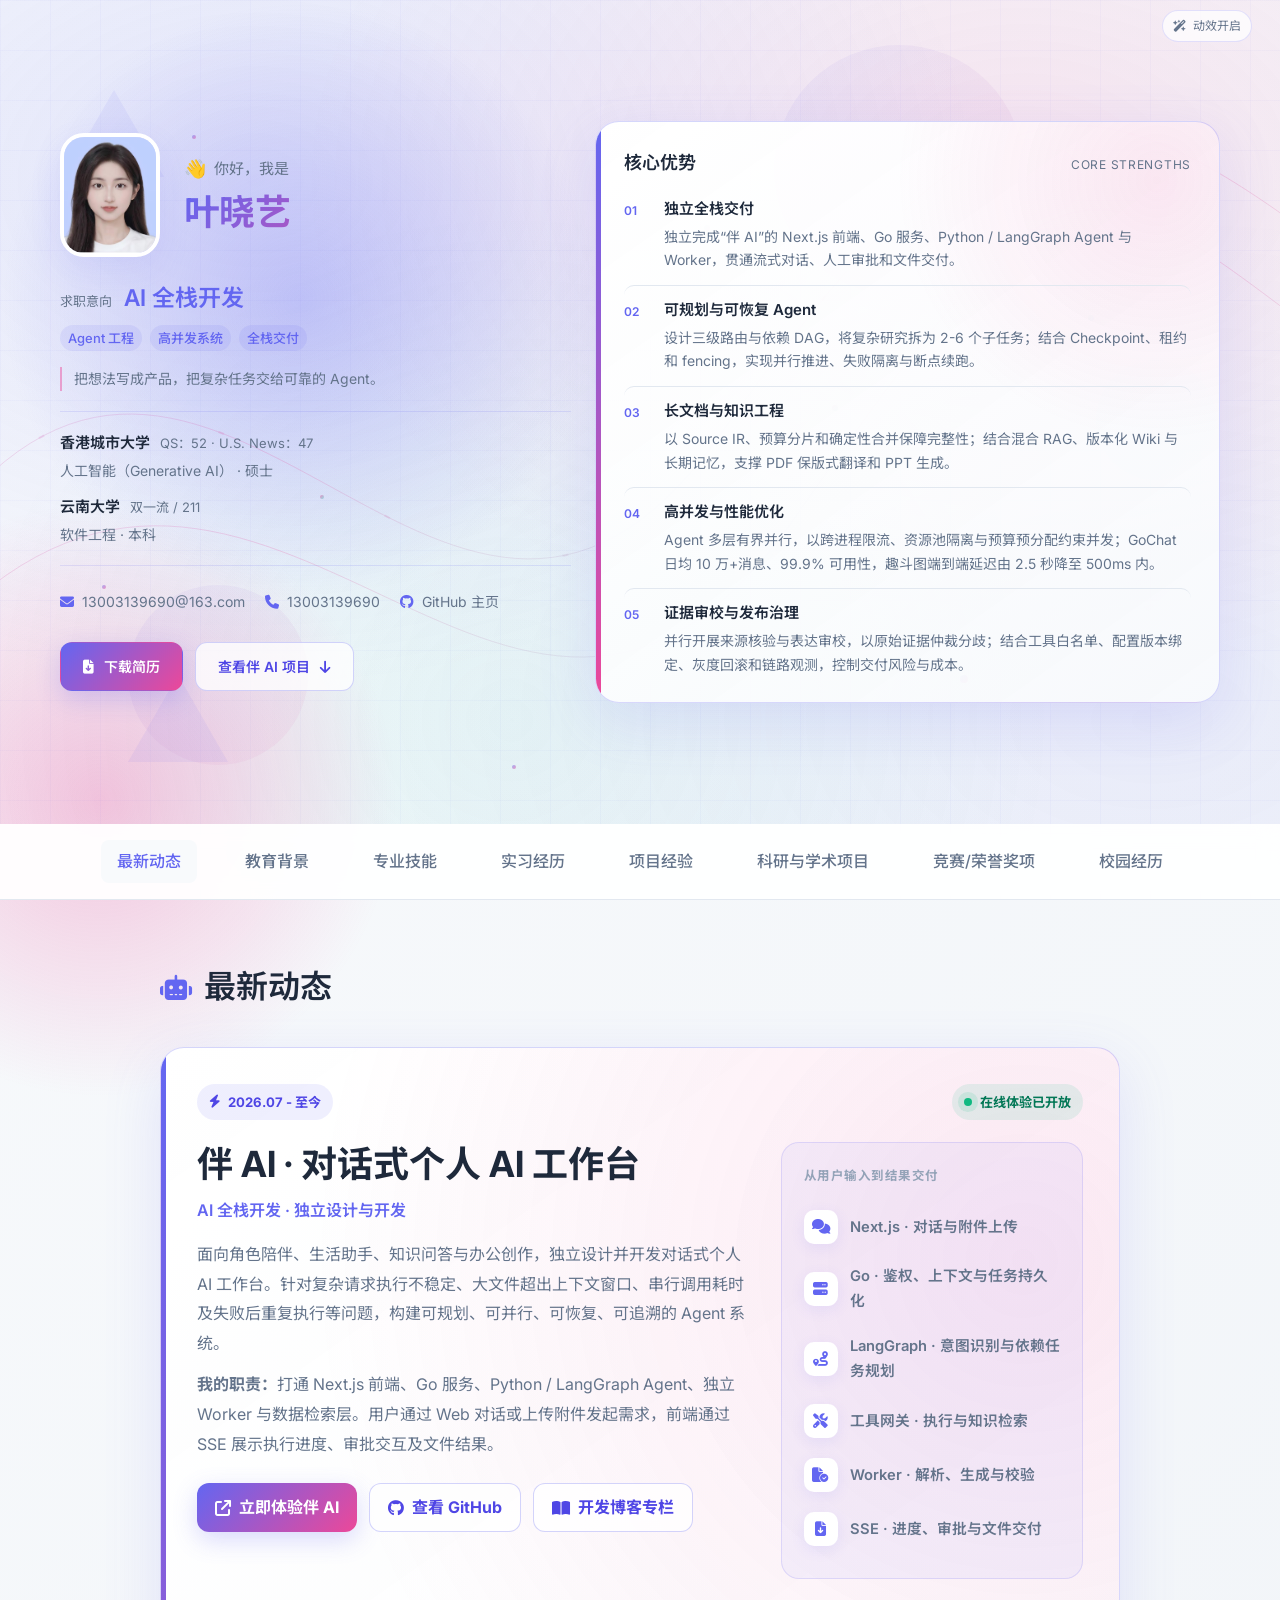
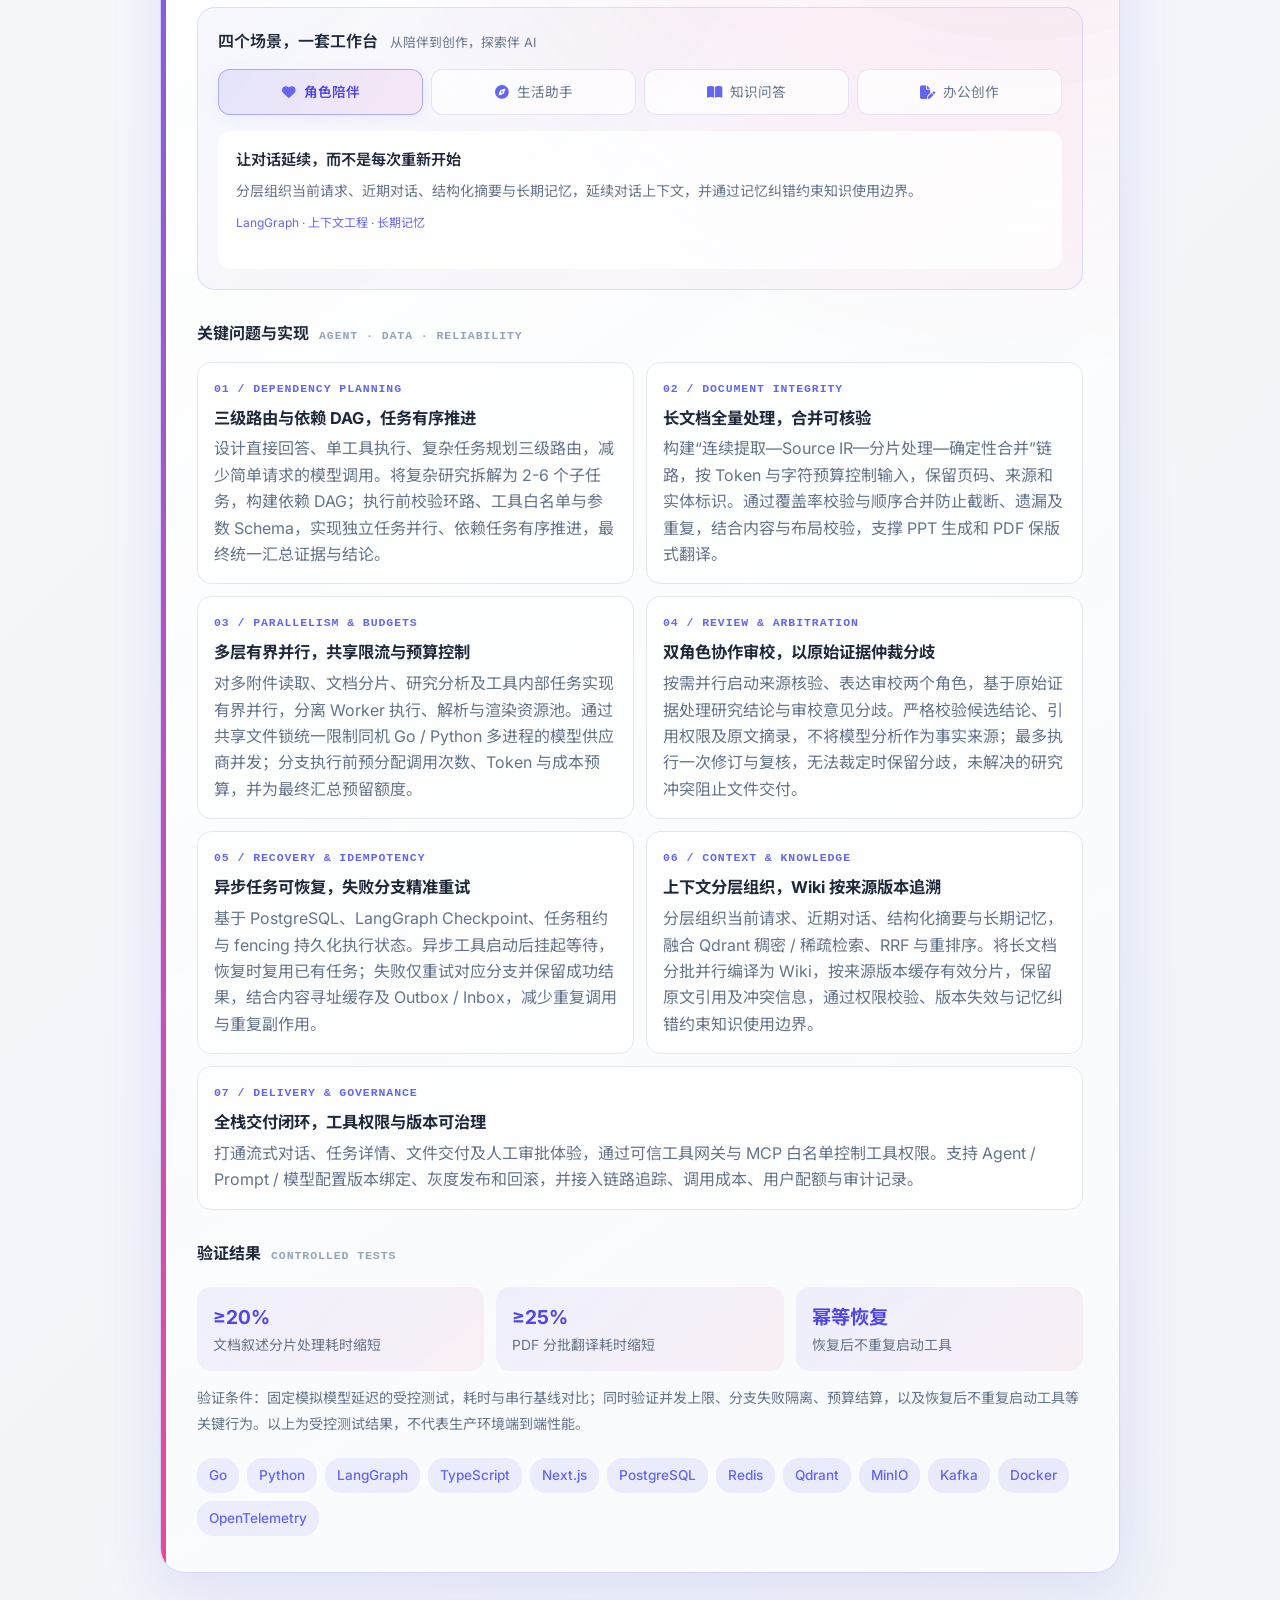
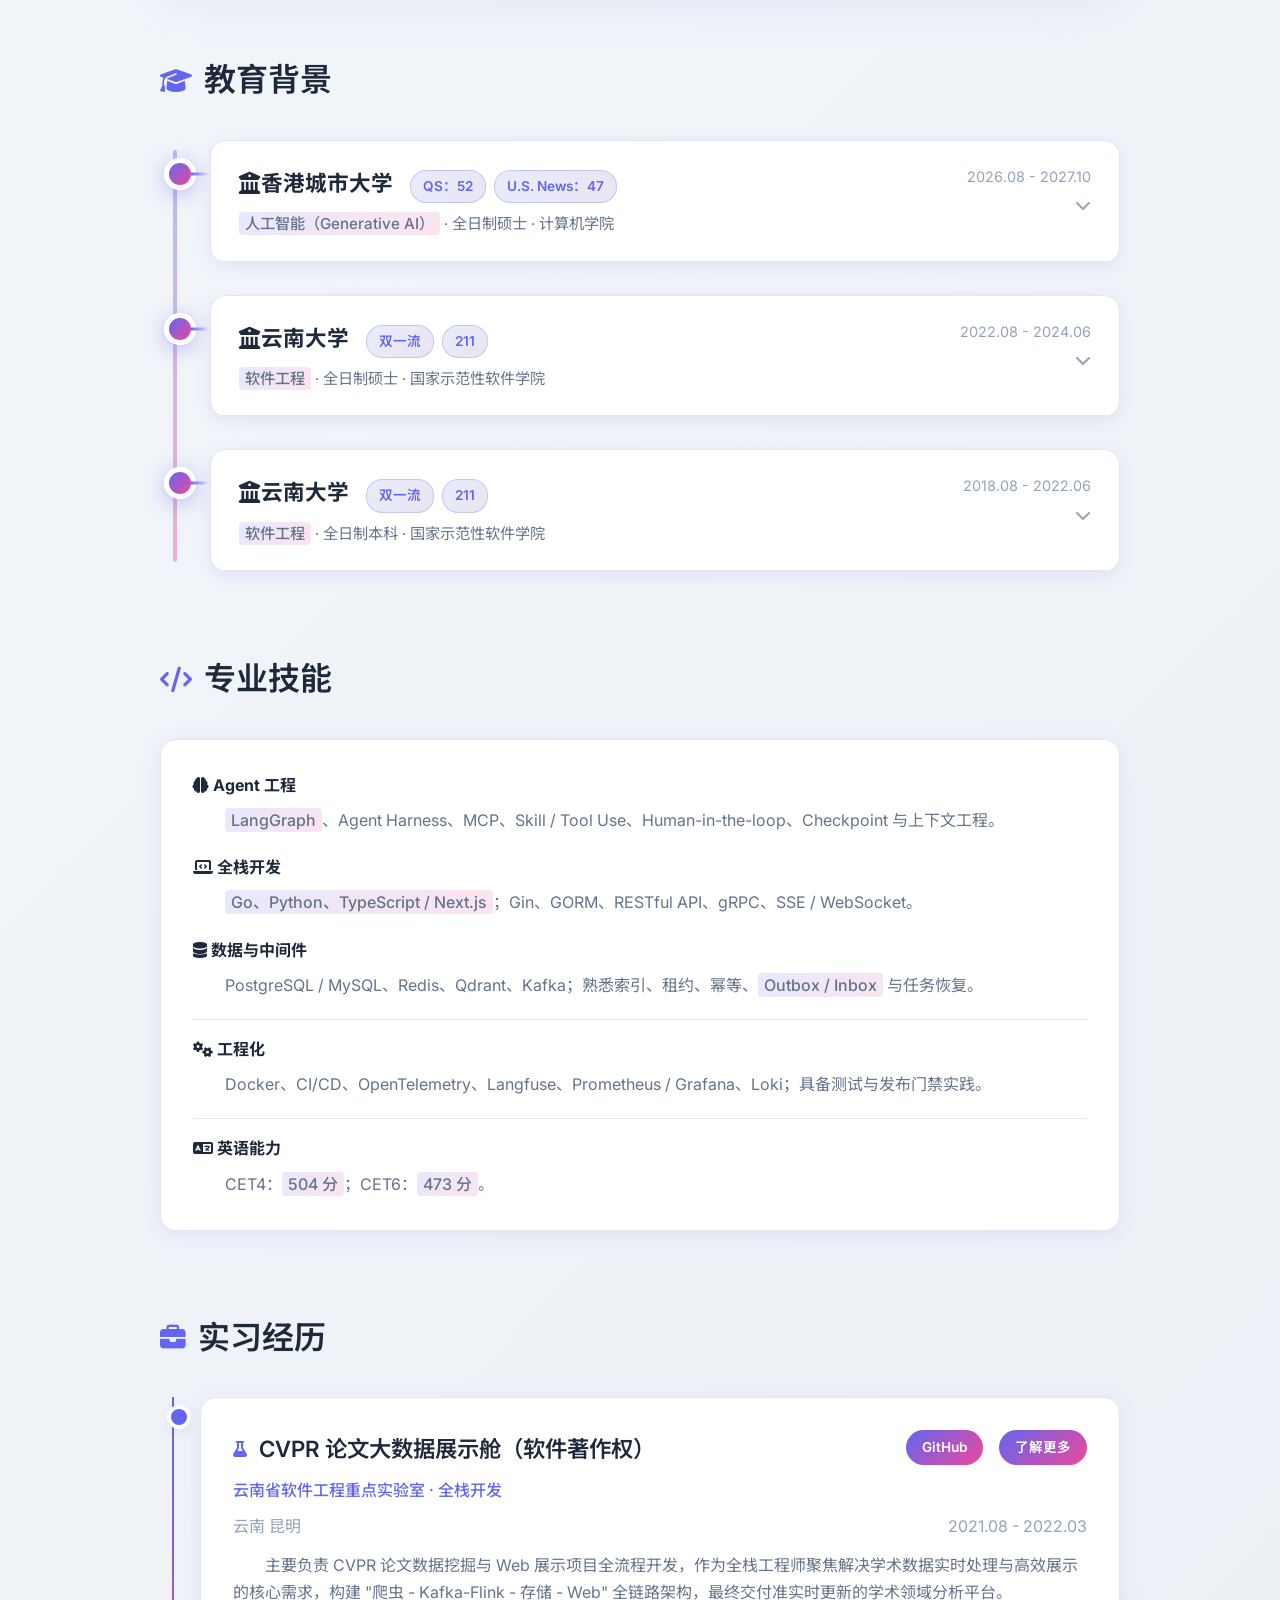
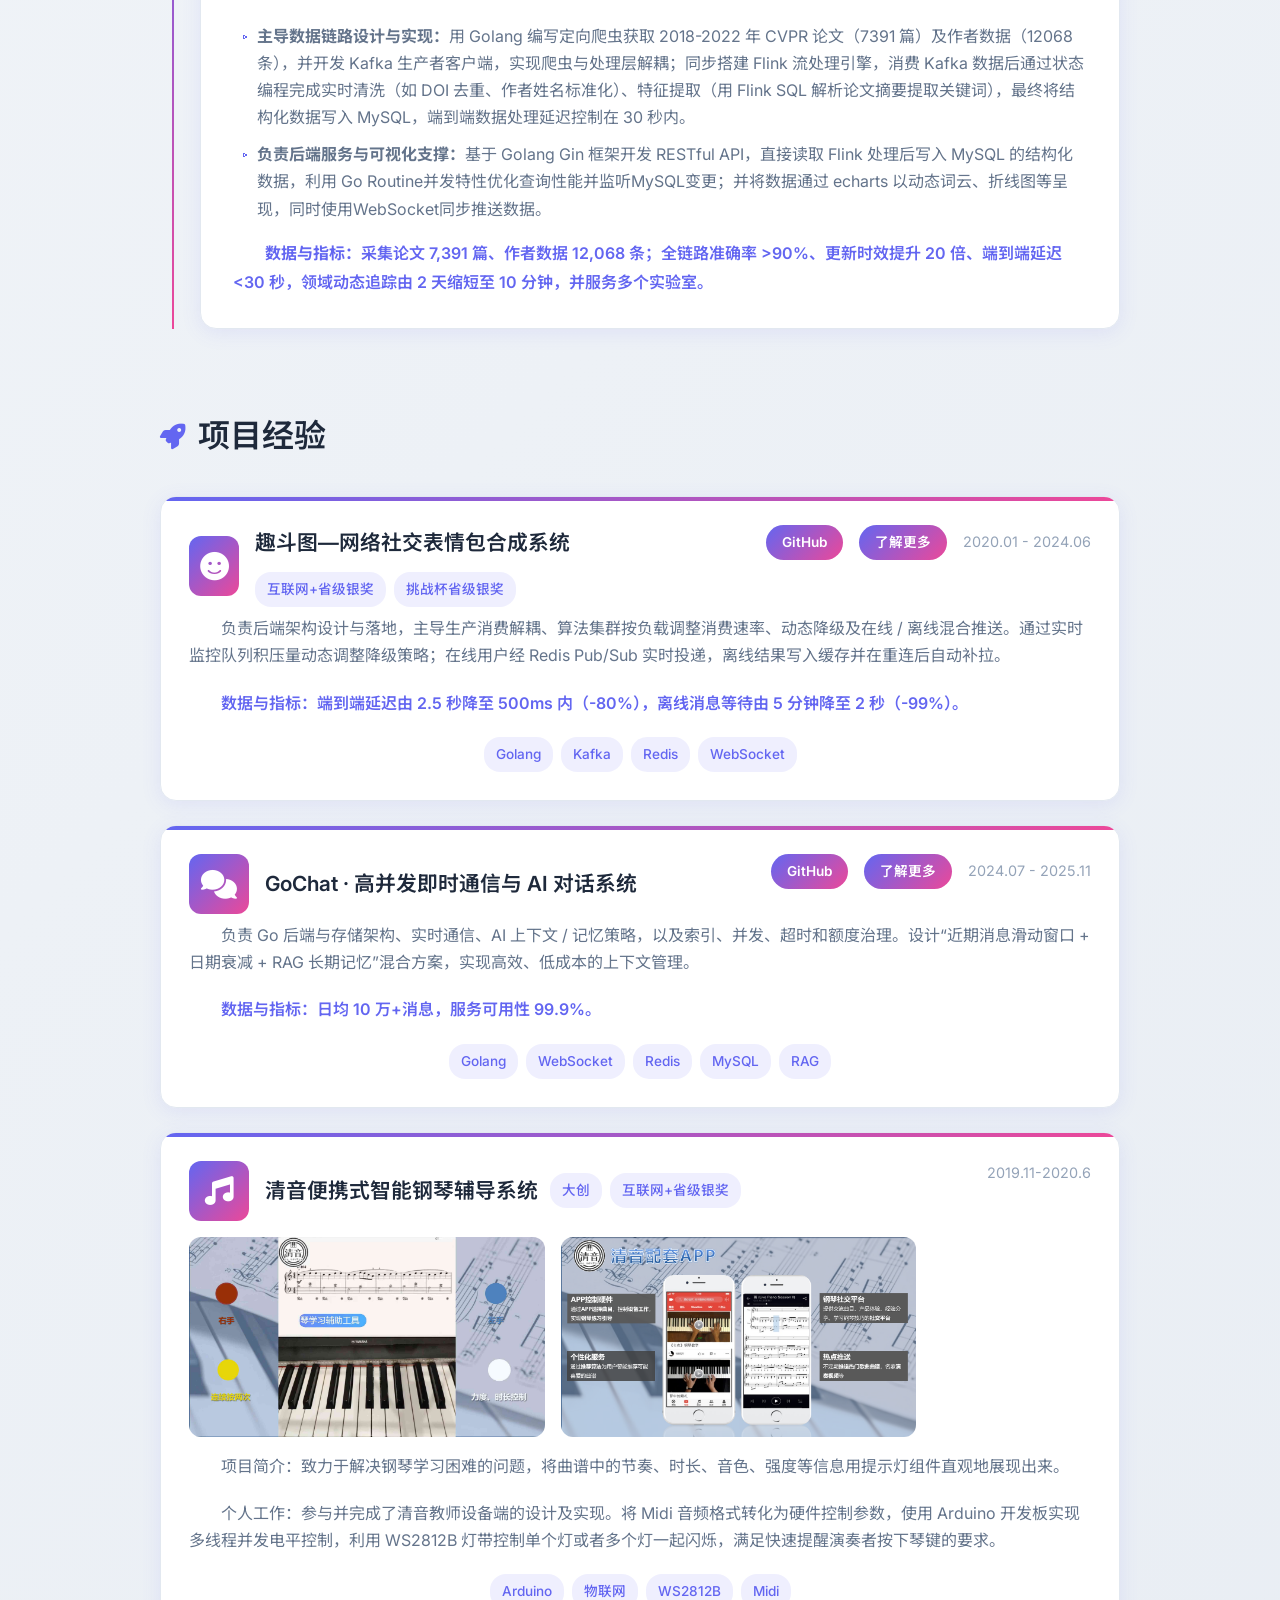
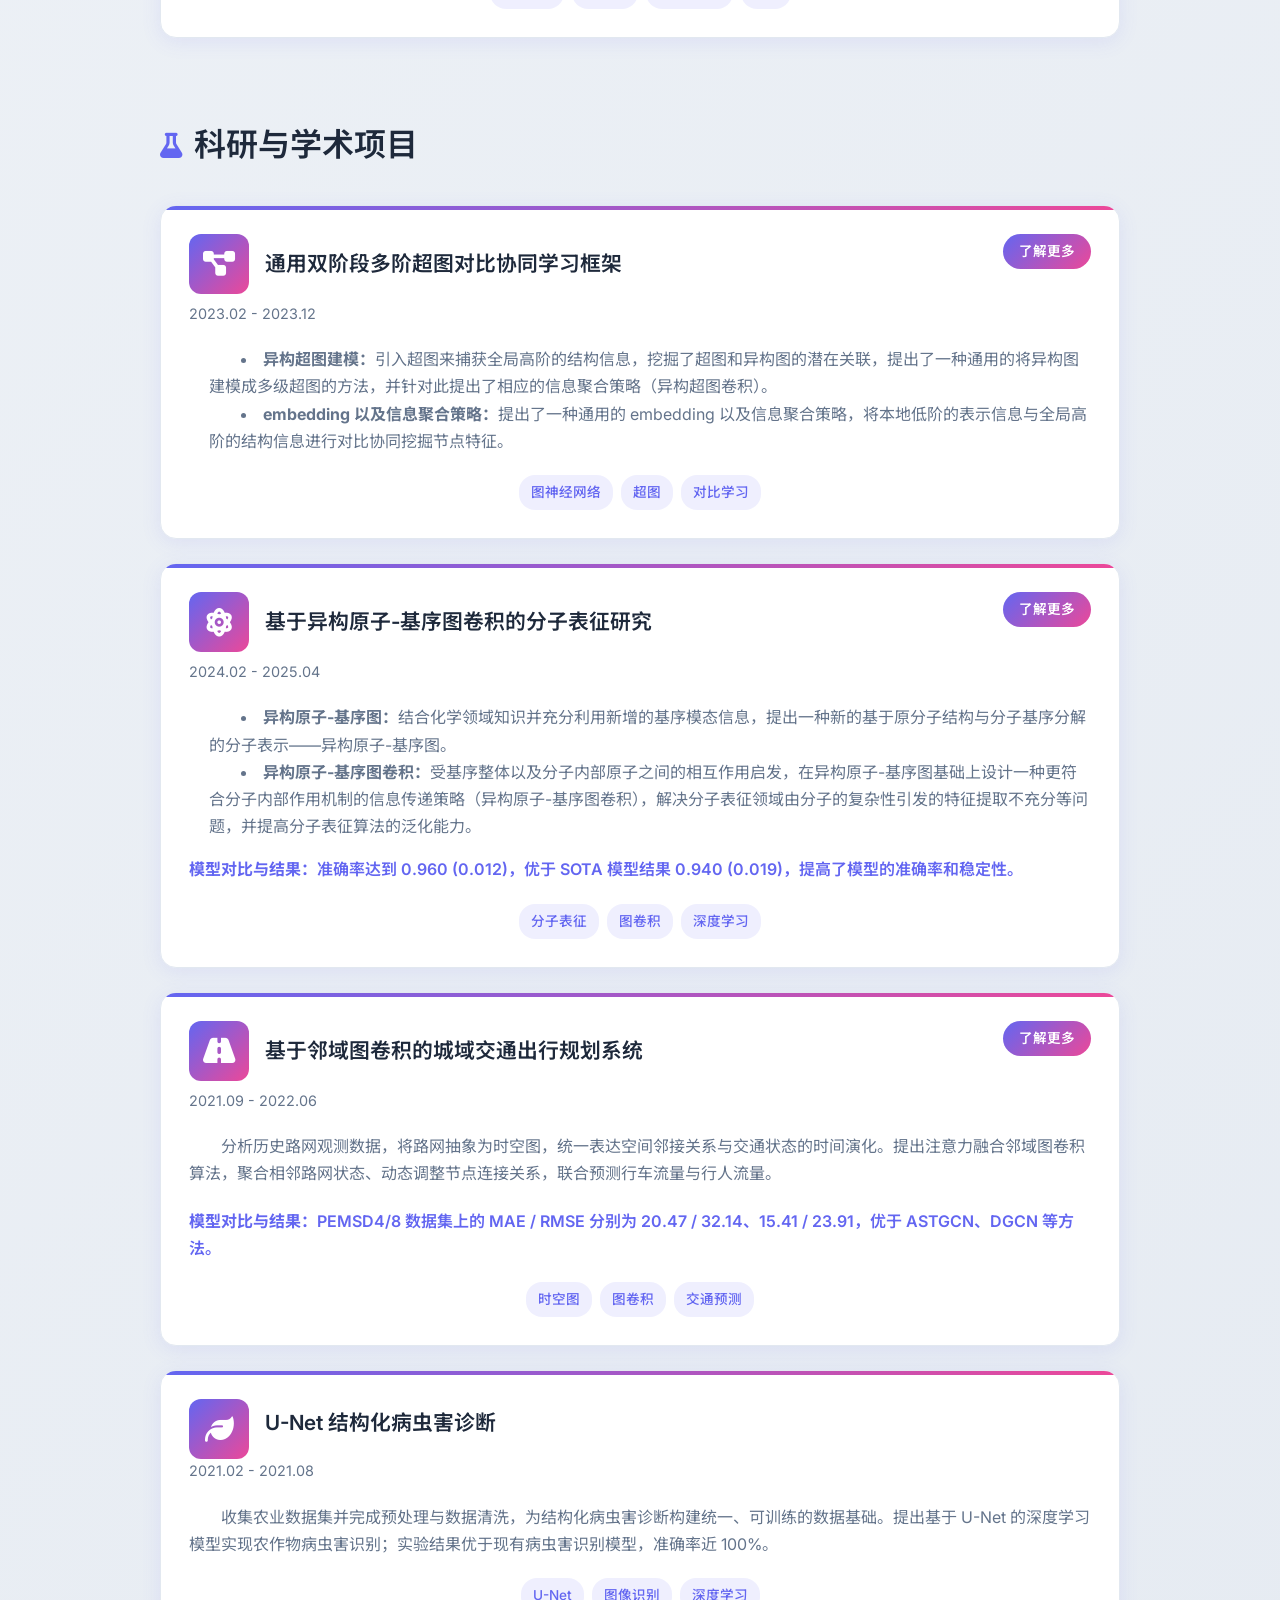
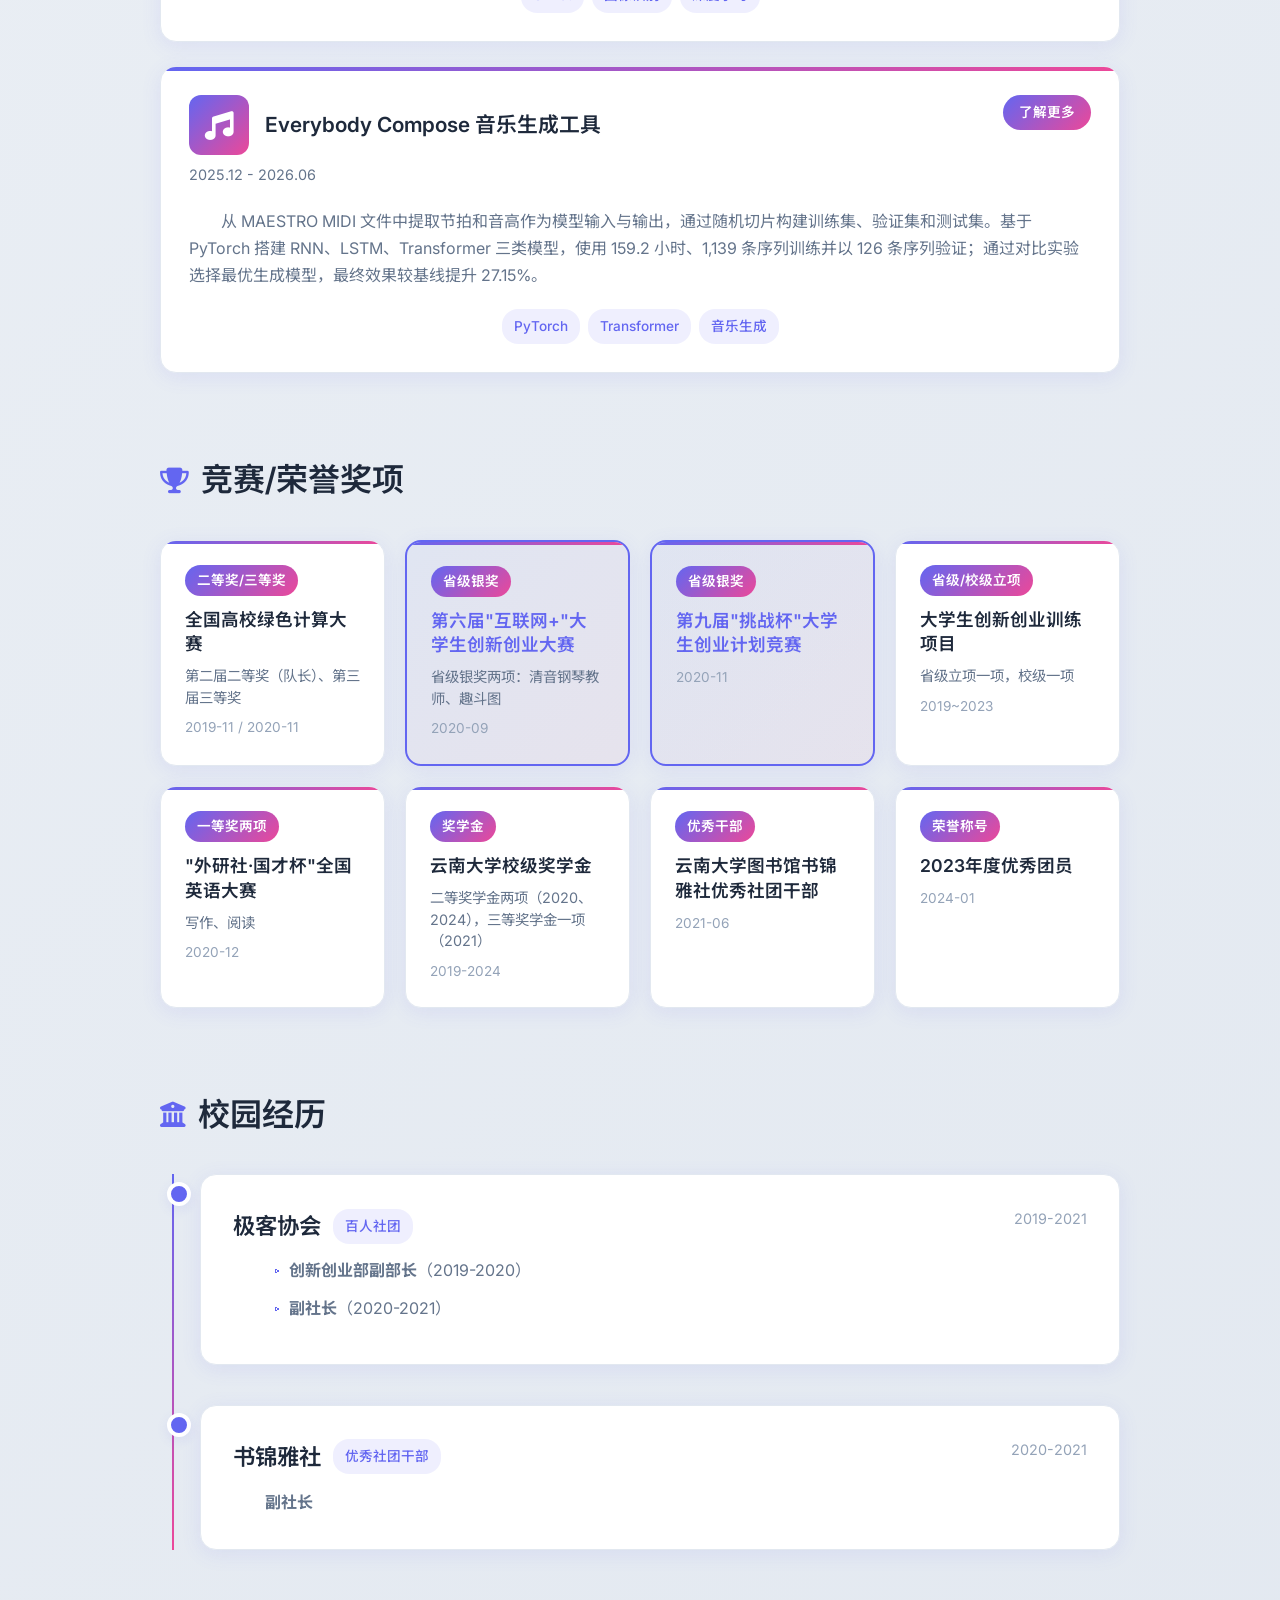
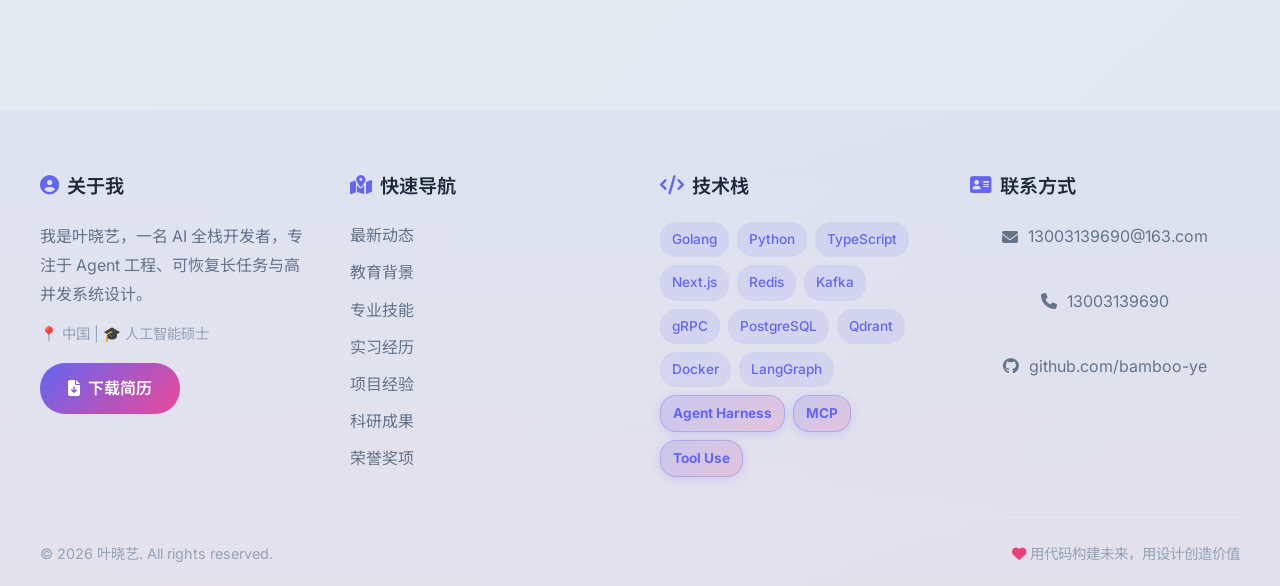
==== commit 2b37a93f: "Highlight Agent parallelism and concurrency in core strengths" ====
--- a/index.html
+++ b/index.html
@@ -2189,7 +2189,7 @@
                     </li>
                     <li>
                         <span class="hero-strength-number" aria-hidden="true">04</span>
-                        <div><h3>高并发与性能优化</h3><p>GoChat 支撑日均 10 万+消息、99.9% 服务可用性；在趣斗图中通过队列解耦、动态降级与混合推送，将端到端延迟从 2.5 秒降至 500ms 内。</p></div>
+                        <div><h3>高并发与性能优化</h3><p>Agent 多层有界并行，以跨进程限流、资源池隔离与预算预分配约束并发；GoChat 日均 10 万+消息、99.9% 可用性，趣斗图端到端延迟由 2.5 秒降至 500ms 内。</p></div>
                     </li>
                     <li>
                         <span class="hero-strength-number" aria-hidden="true">05</span>
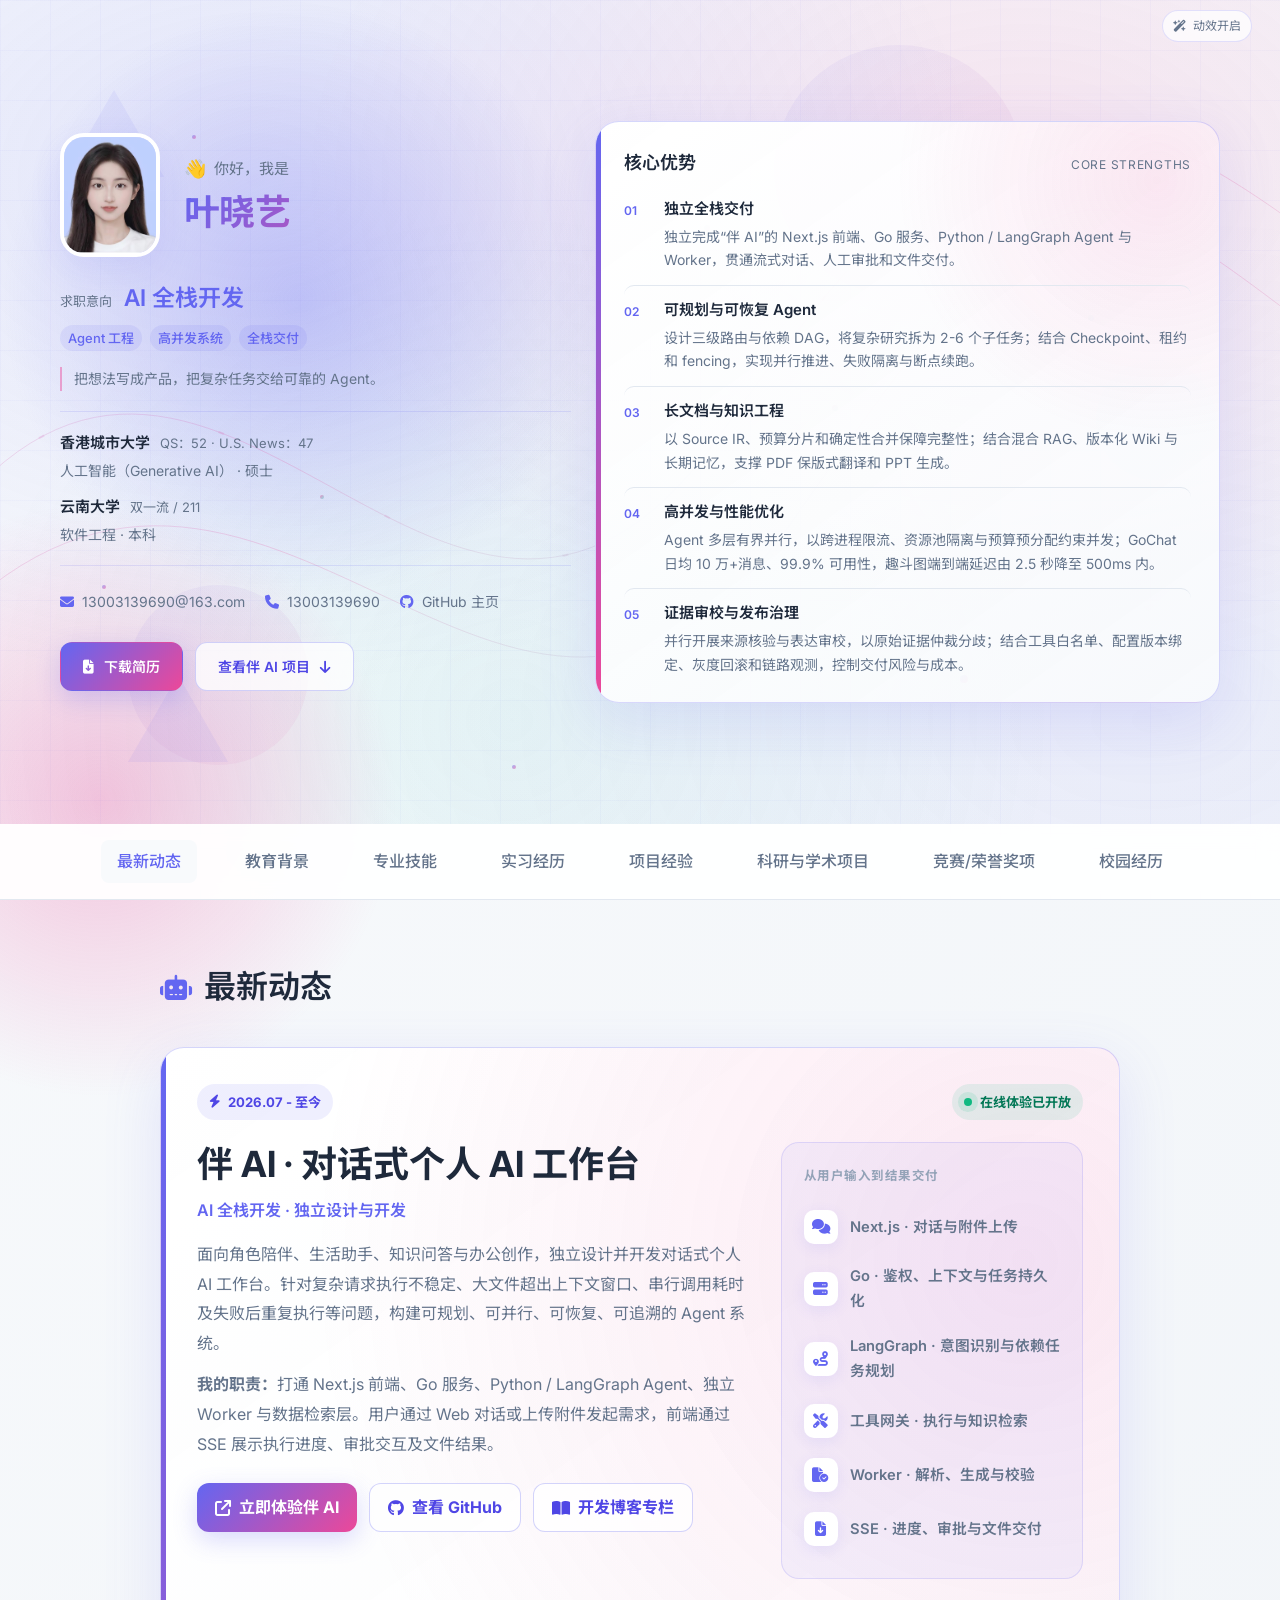
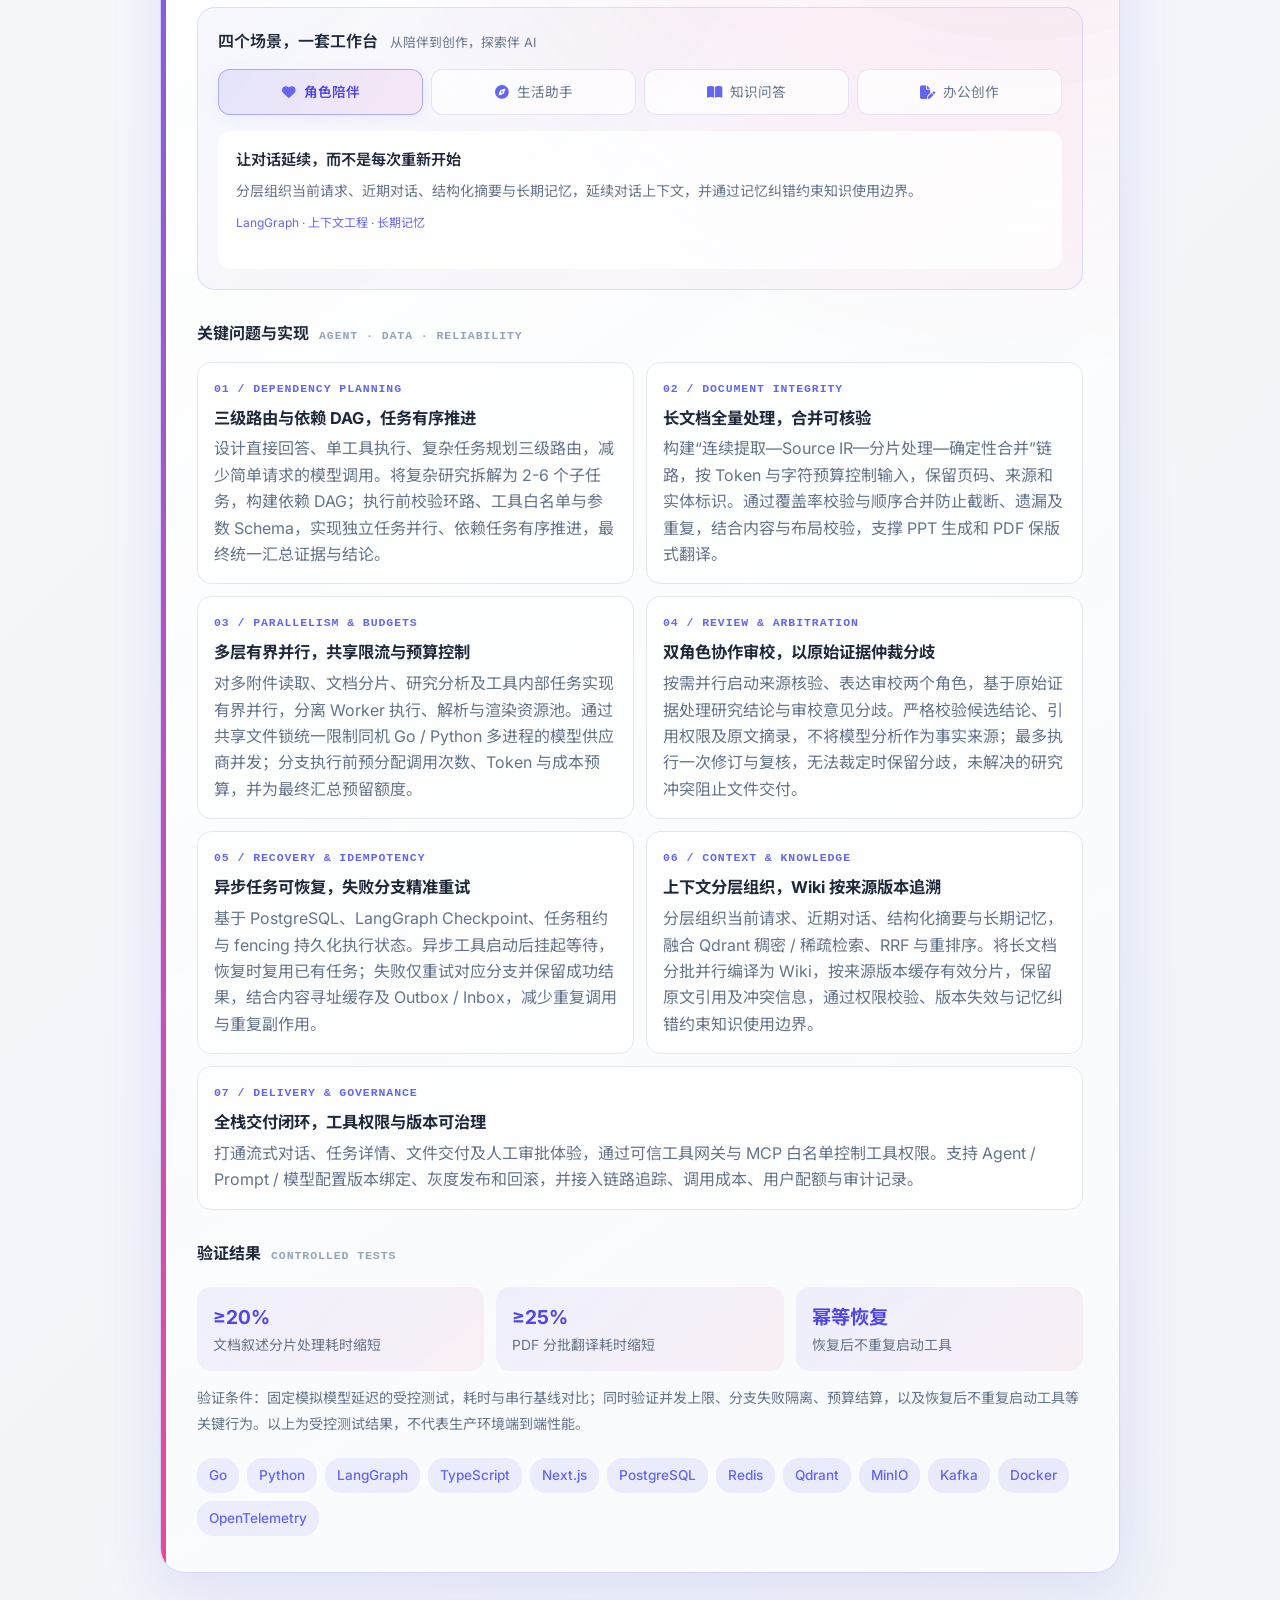
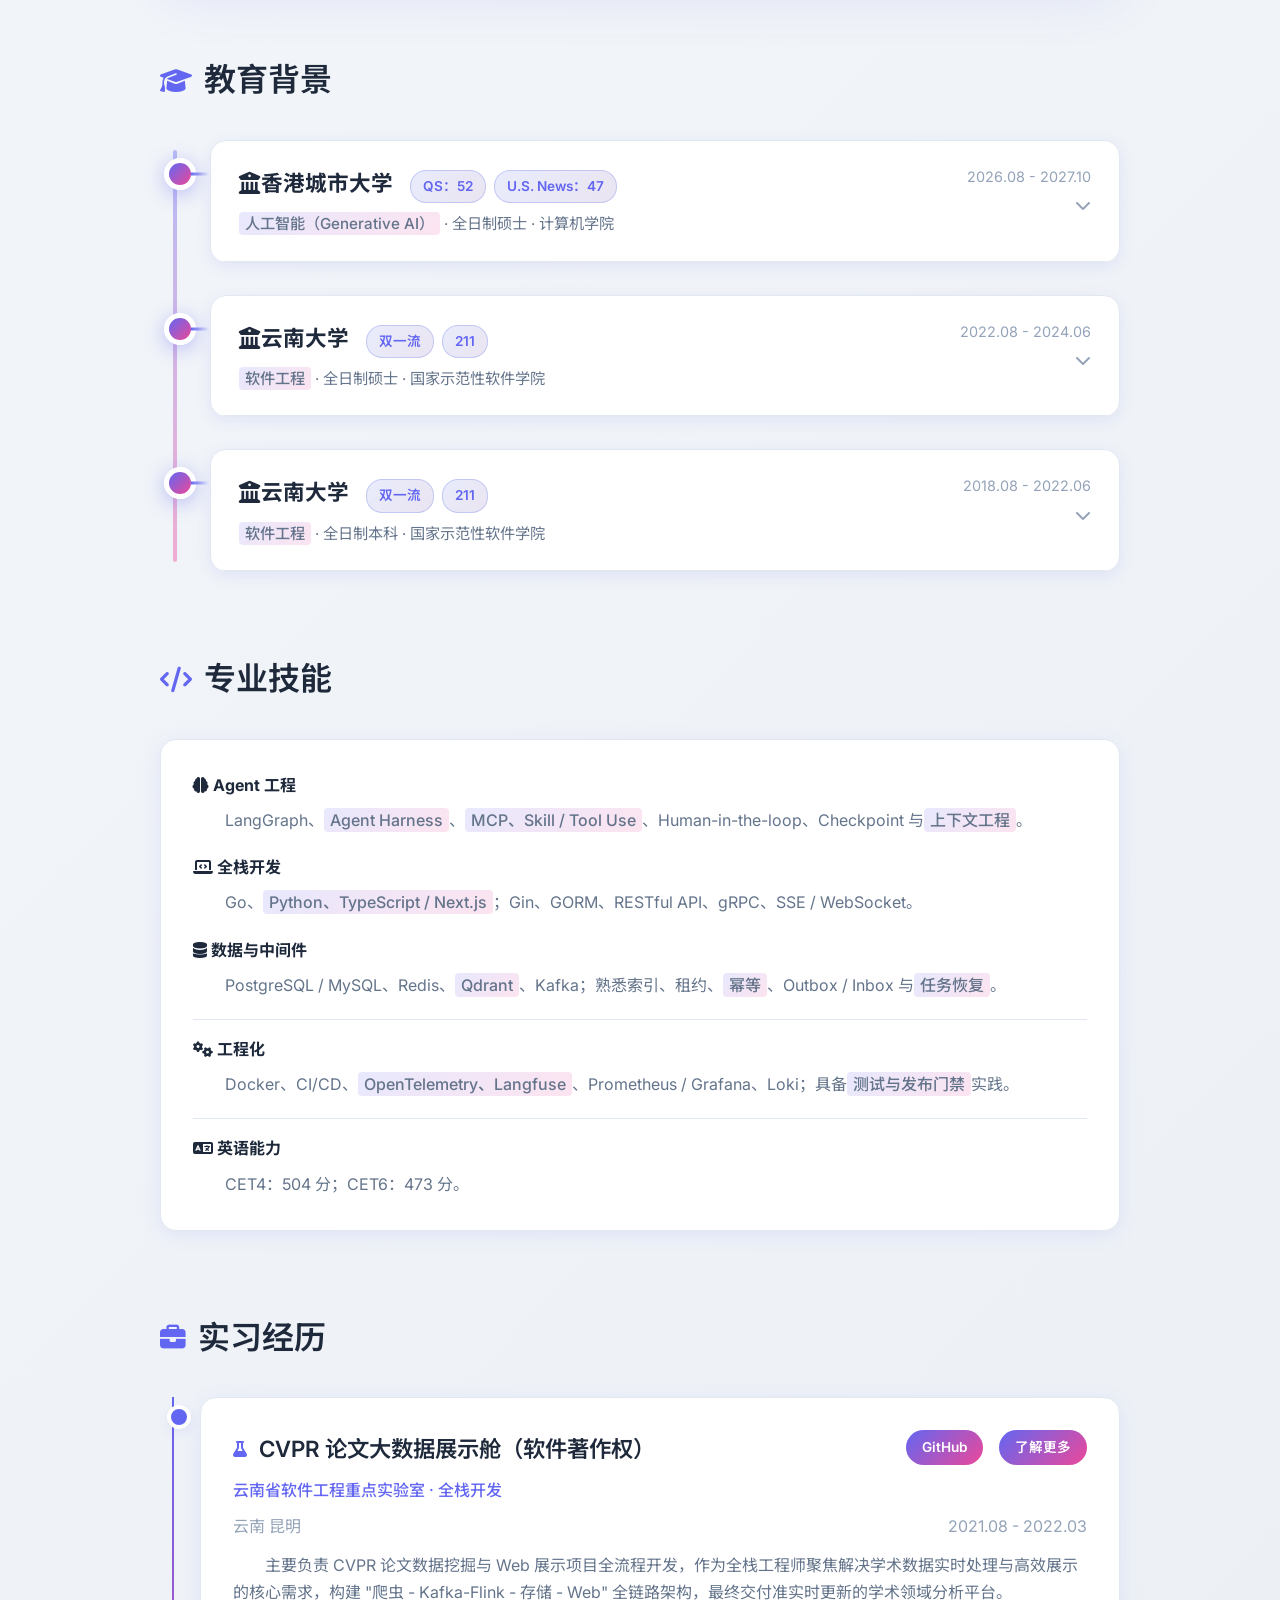
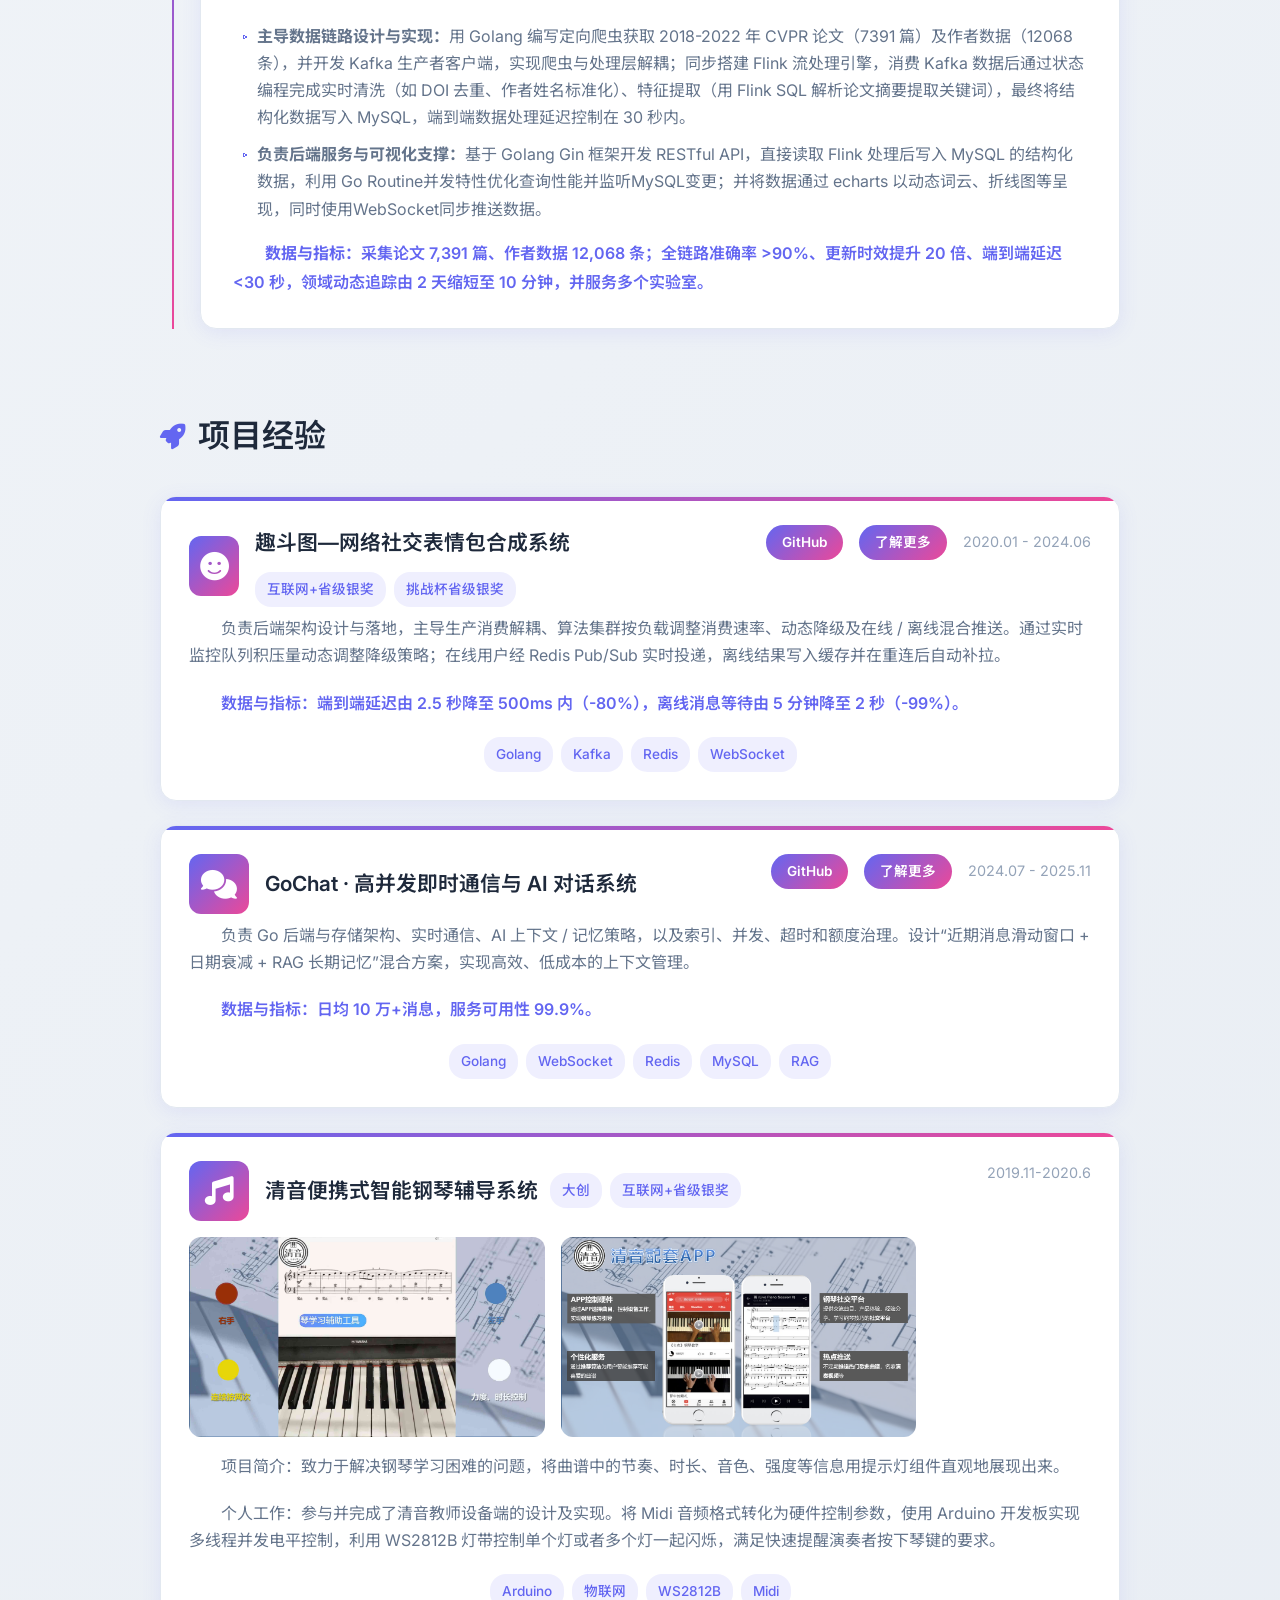
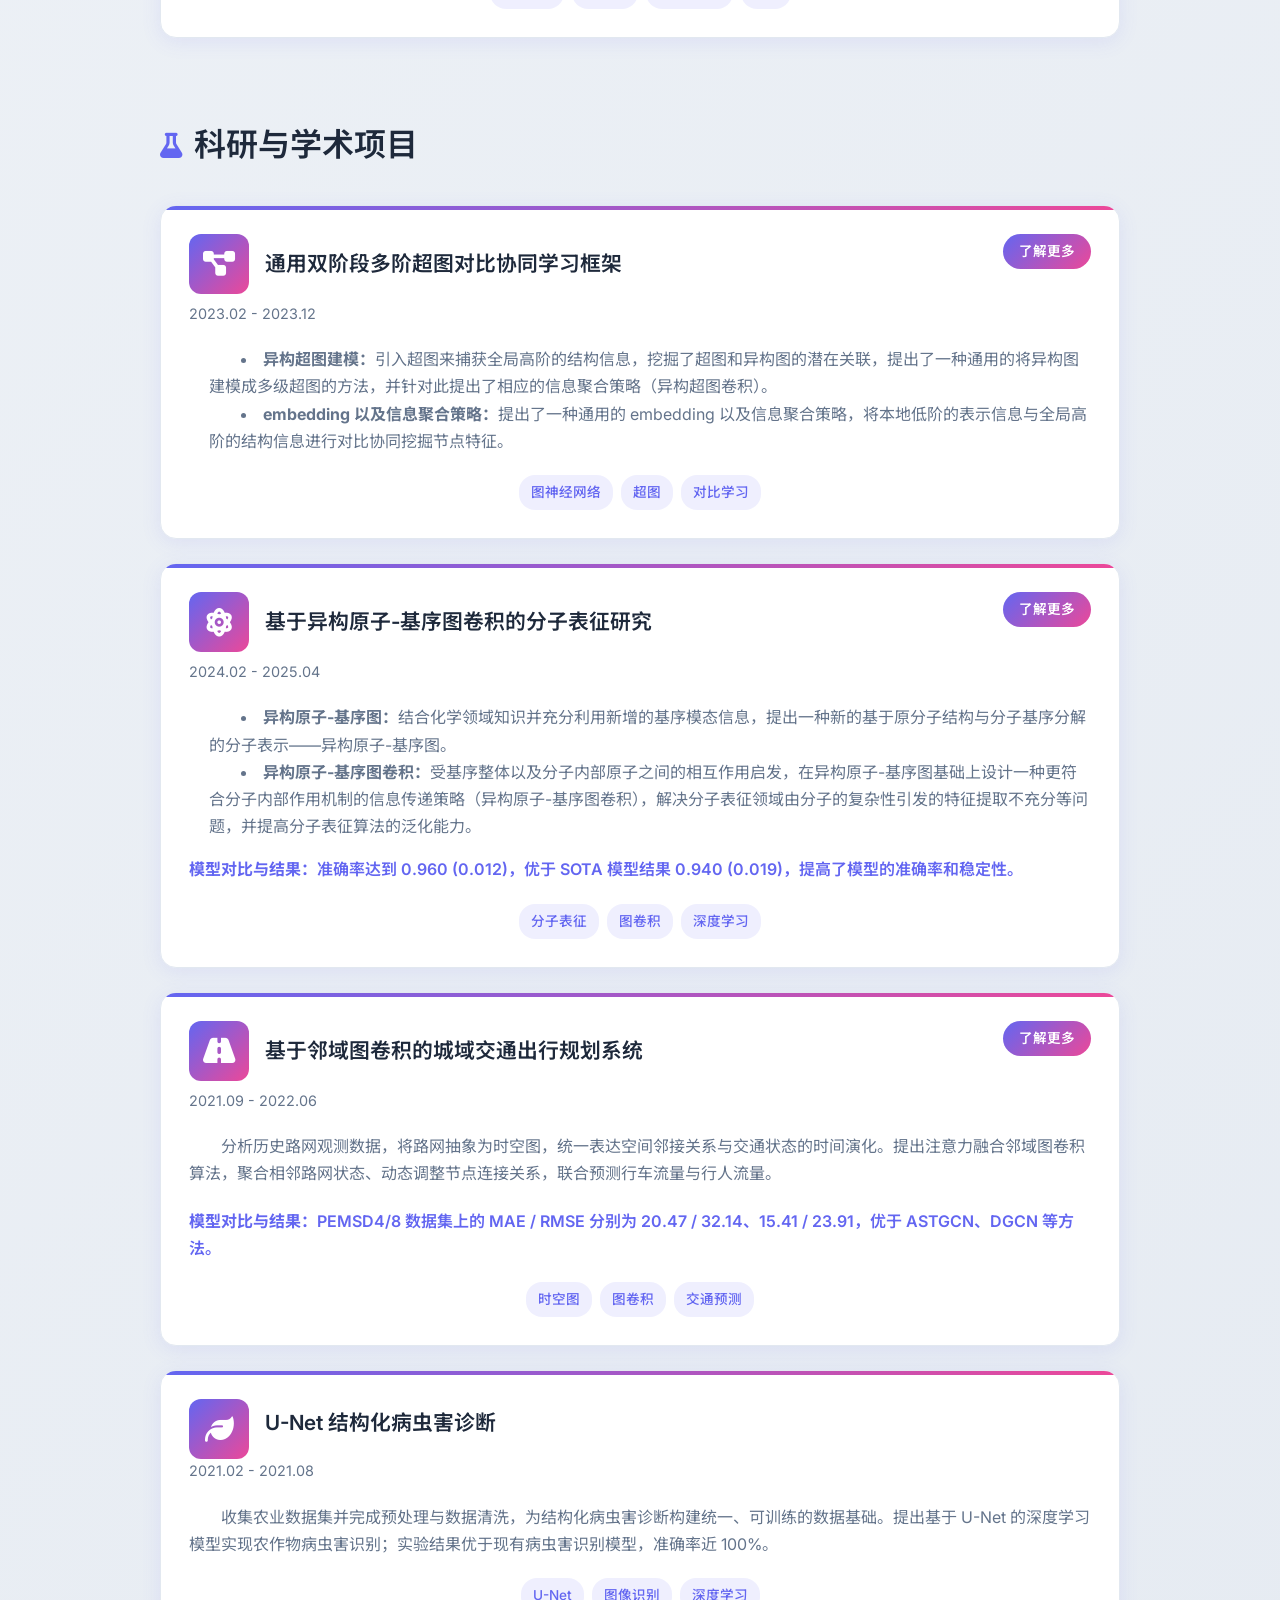
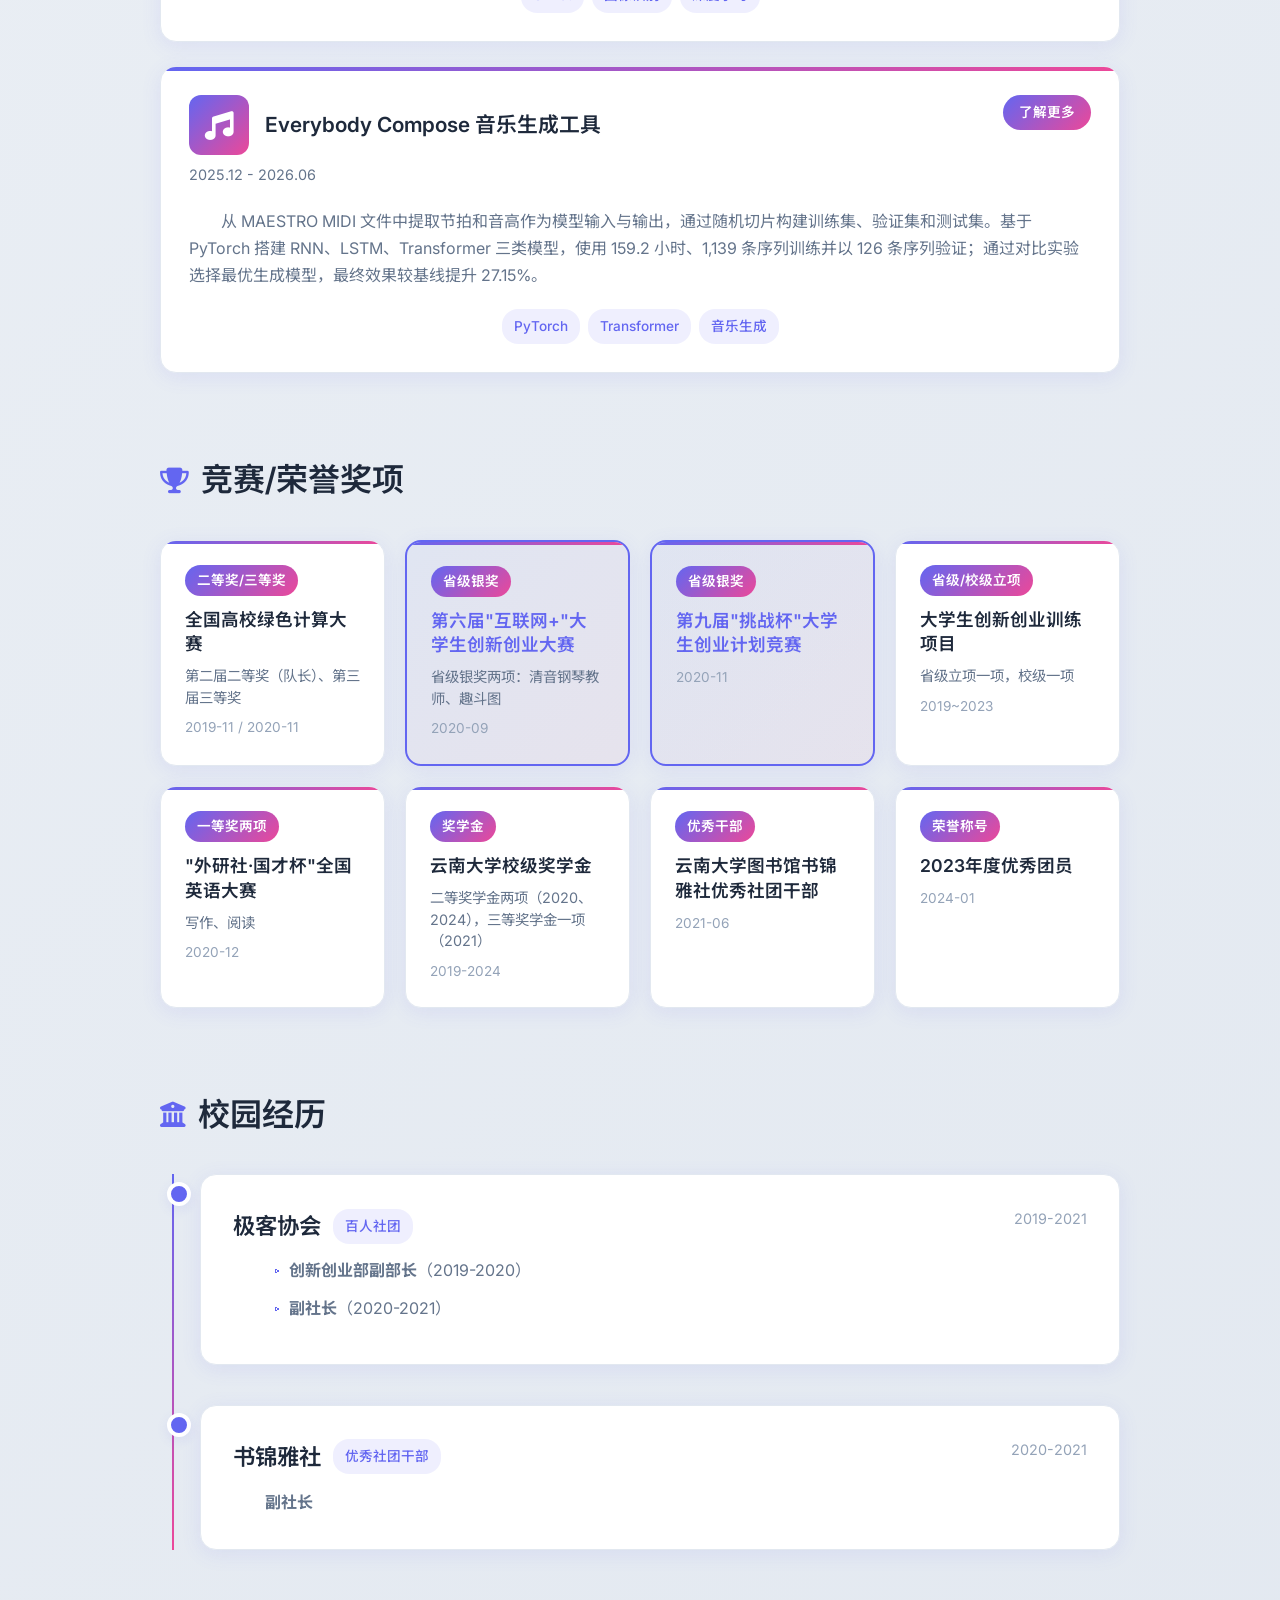
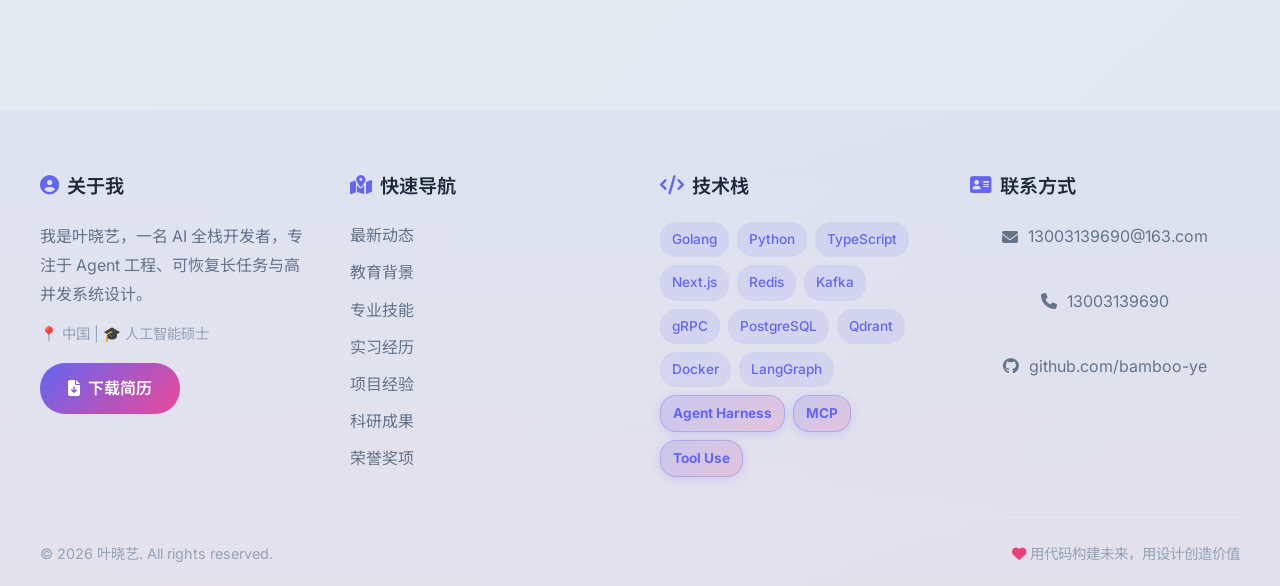
==== commit 78004ff8: "Refocus skill highlights on Agent engineering and reliability" ====
--- a/index.html
+++ b/index.html
@@ -2453,26 +2453,26 @@
             <div class="card">
                 <div style="margin-bottom: 20px;">
                     <h4 style="margin-bottom: 8px; color: var(--text-primary); font-weight: 700;"><i class="fas fa-brain"></i> Agent 工程</h4>
-                    <p style="color: var(--text-secondary); line-height: 1.7; text-indent: 2em;"><span class="highlight">LangGraph</span>、Agent Harness、MCP、Skill / Tool Use、Human-in-the-loop、Checkpoint 与上下文工程。</p>
+                    <p style="color: var(--text-secondary); line-height: 1.7; text-indent: 2em;">LangGraph、<span class="highlight">Agent Harness</span>、<span class="highlight">MCP、Skill / Tool Use</span>、Human-in-the-loop、Checkpoint 与<span class="highlight">上下文工程</span>。</p>
                 </div>
 
                 <div style="margin-bottom: 20px;">
                     <h4 style="margin-bottom: 8px; color: var(--text-primary); font-weight: 700;"><i class="fas fa-laptop-code"></i> 全栈开发</h4>
-                    <p style="color: var(--text-secondary); line-height: 1.7; text-indent: 2em;"><span class="highlight">Go、Python、TypeScript / Next.js</span>；Gin、GORM、RESTful API、gRPC、SSE / WebSocket。</p>
+                    <p style="color: var(--text-secondary); line-height: 1.7; text-indent: 2em;">Go、<span class="highlight">Python、TypeScript / Next.js</span>；Gin、GORM、RESTful API、gRPC、SSE / WebSocket。</p>
                 </div>
 
                 <div style="margin-bottom: 20px;">
                     <h4 style="margin-bottom: 8px; color: var(--text-primary); font-weight: 700;"><i class="fas fa-database"></i> 数据与中间件</h4>
-                    <p style="color: var(--text-secondary); line-height: 1.7; text-indent: 2em;">PostgreSQL / MySQL、Redis、Qdrant、Kafka；熟悉索引、租约、幂等、<span class="highlight">Outbox / Inbox</span> 与任务恢复。</p>
+                    <p style="color: var(--text-secondary); line-height: 1.7; text-indent: 2em;">PostgreSQL / MySQL、Redis、<span class="highlight">Qdrant</span>、Kafka；熟悉索引、租约、<span class="highlight">幂等</span>、Outbox / Inbox 与<span class="highlight">任务恢复</span>。</p>
                 </div>
 
                 <div style="padding-top: 16px; border-top: 1px solid var(--border);">
                     <h4 style="margin-bottom: 8px; color: var(--text-primary); font-weight: 700;"><i class="fas fa-gears"></i> 工程化</h4>
-                    <p style="color: var(--text-secondary); line-height: 1.7; text-indent: 2em;">Docker、CI/CD、OpenTelemetry、Langfuse、Prometheus / Grafana、Loki；具备测试与发布门禁实践。</p>
+                    <p style="color: var(--text-secondary); line-height: 1.7; text-indent: 2em;">Docker、CI/CD、<span class="highlight">OpenTelemetry、Langfuse</span>、Prometheus / Grafana、Loki；具备<span class="highlight">测试与发布门禁</span>实践。</p>
                 </div>
                 <div style="margin-top: 20px; padding-top: 16px; border-top: 1px solid var(--border);">
                     <h4 style="margin-bottom: 8px; color: var(--text-primary); font-weight: 700;"><i class="fas fa-language" aria-hidden="true"></i> 英语能力</h4>
-                    <p style="color: var(--text-secondary); line-height: 1.7; text-indent: 2em;">CET4：<span class="highlight">504 分</span>；CET6：<span class="highlight">473 分</span>。</p>
+                    <p style="color: var(--text-secondary); line-height: 1.7; text-indent: 2em;">CET4：504 分；CET6：473 分。</p>
                 </div>
             </div>
         </section>
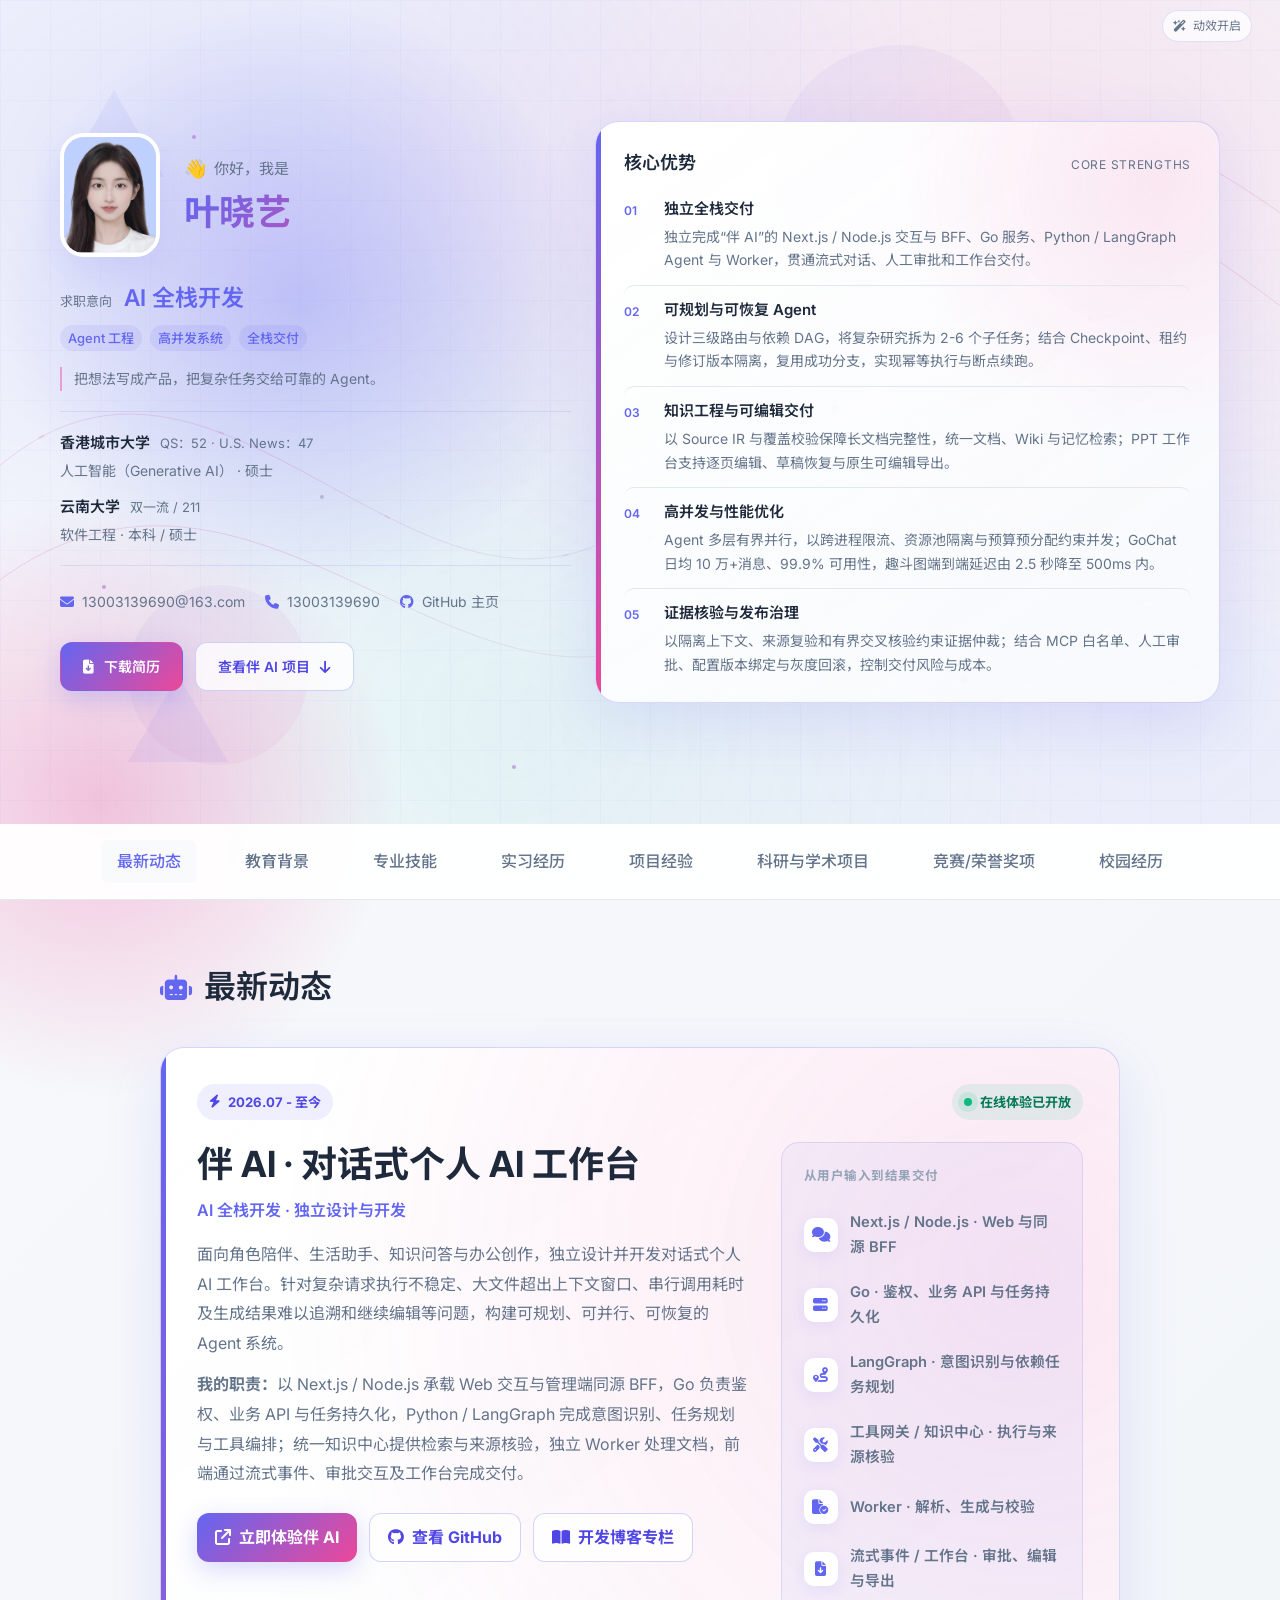
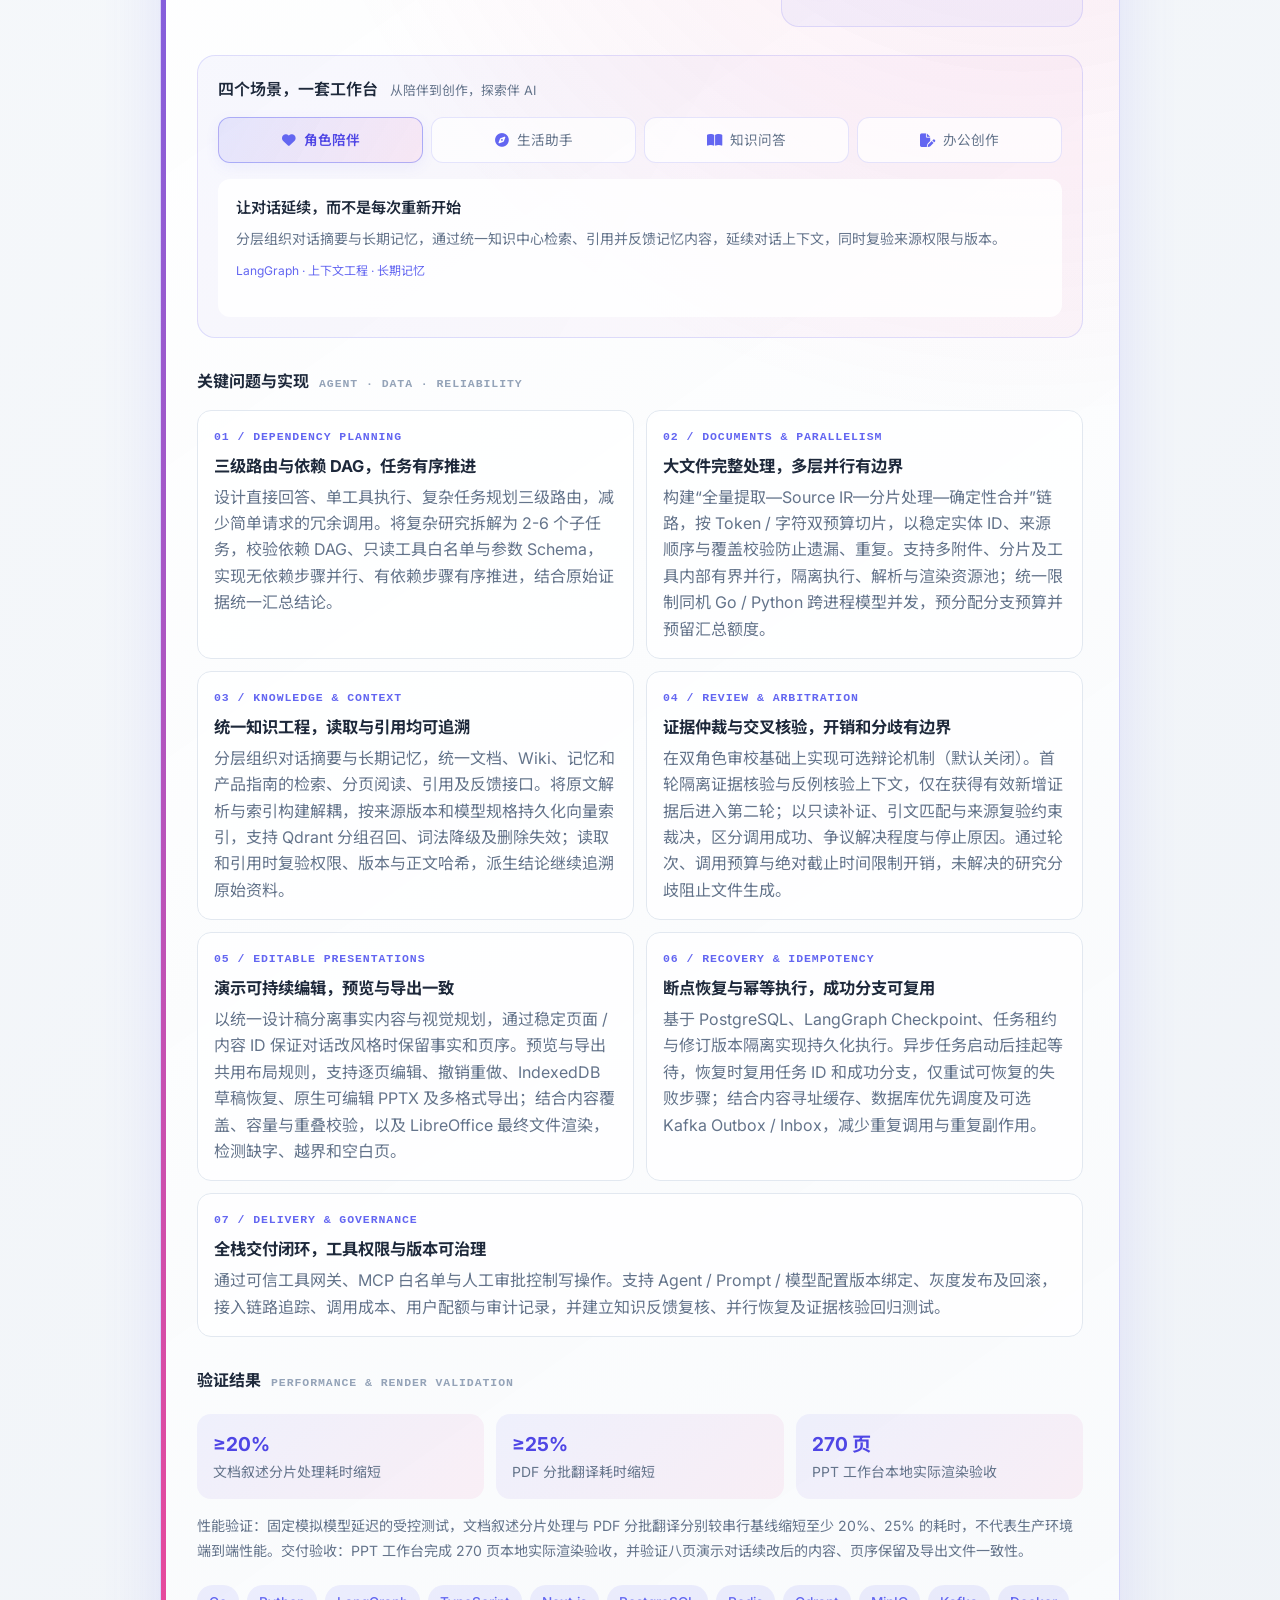
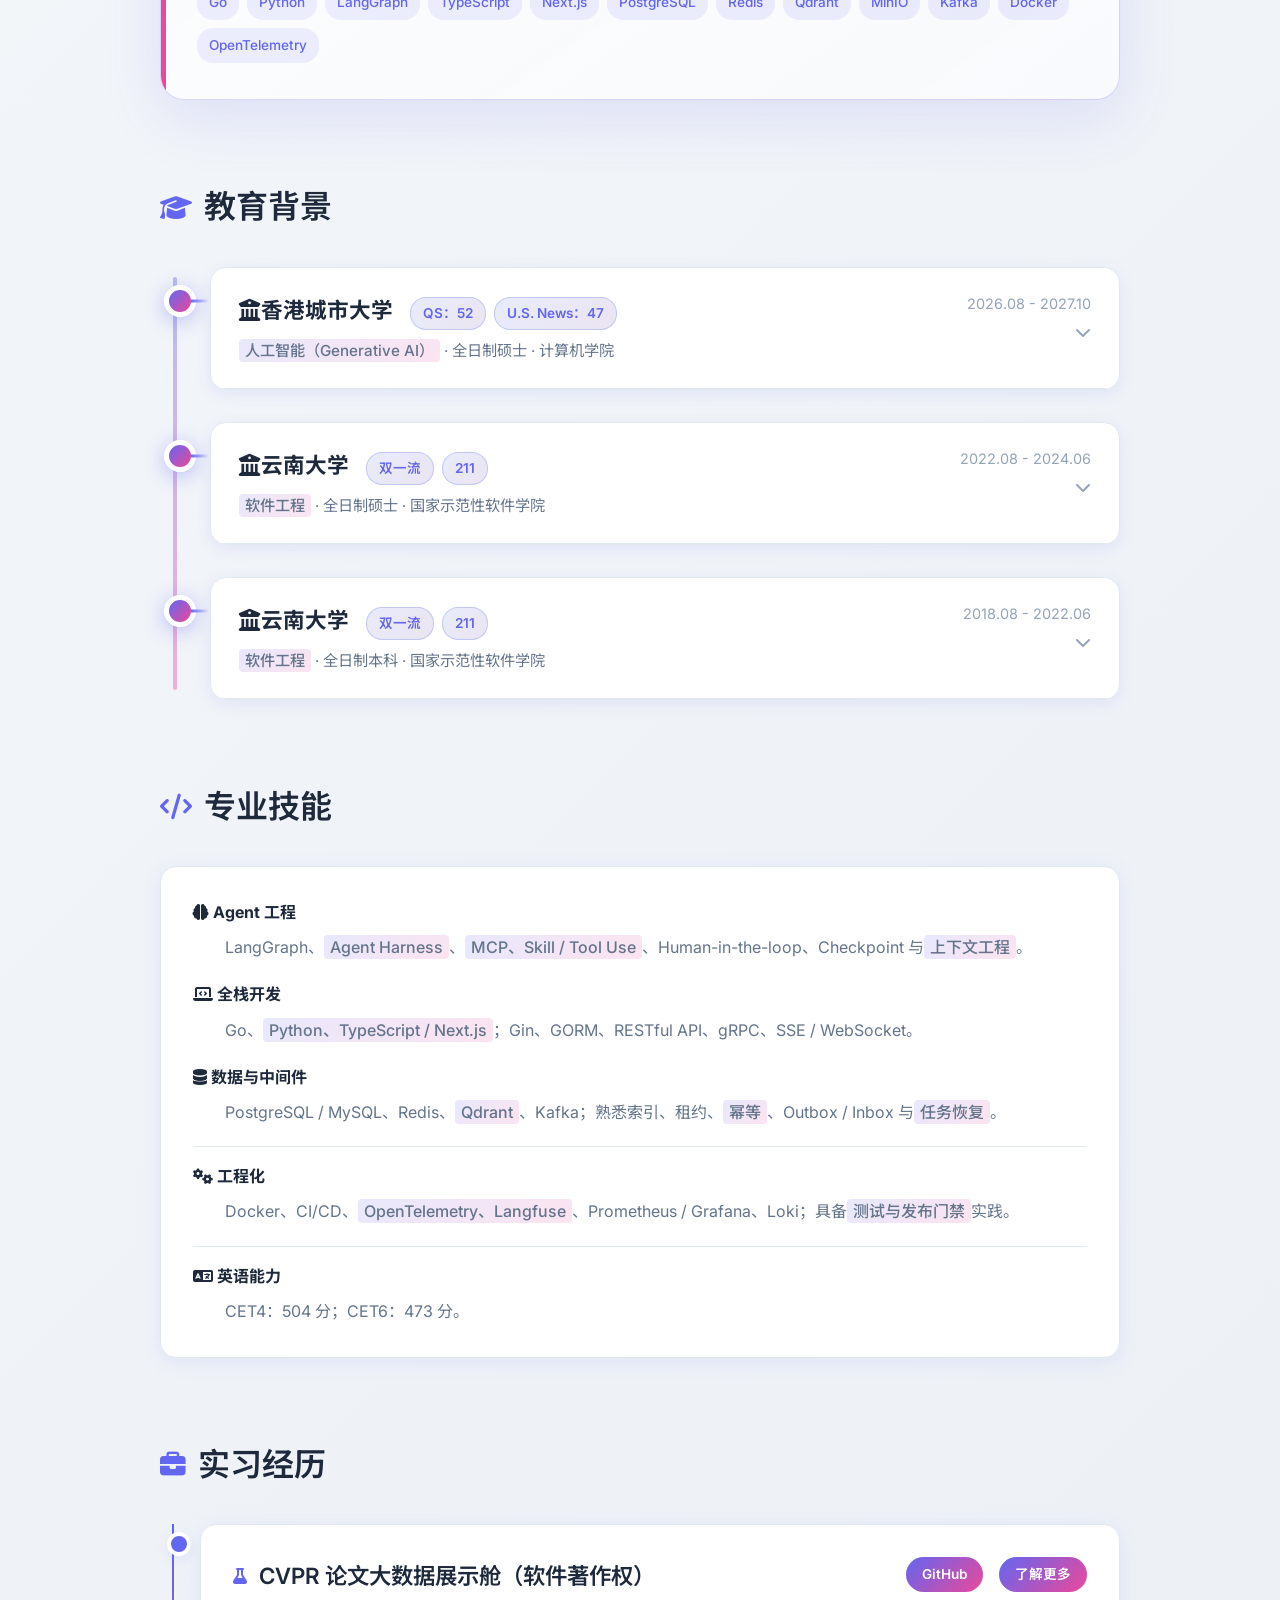
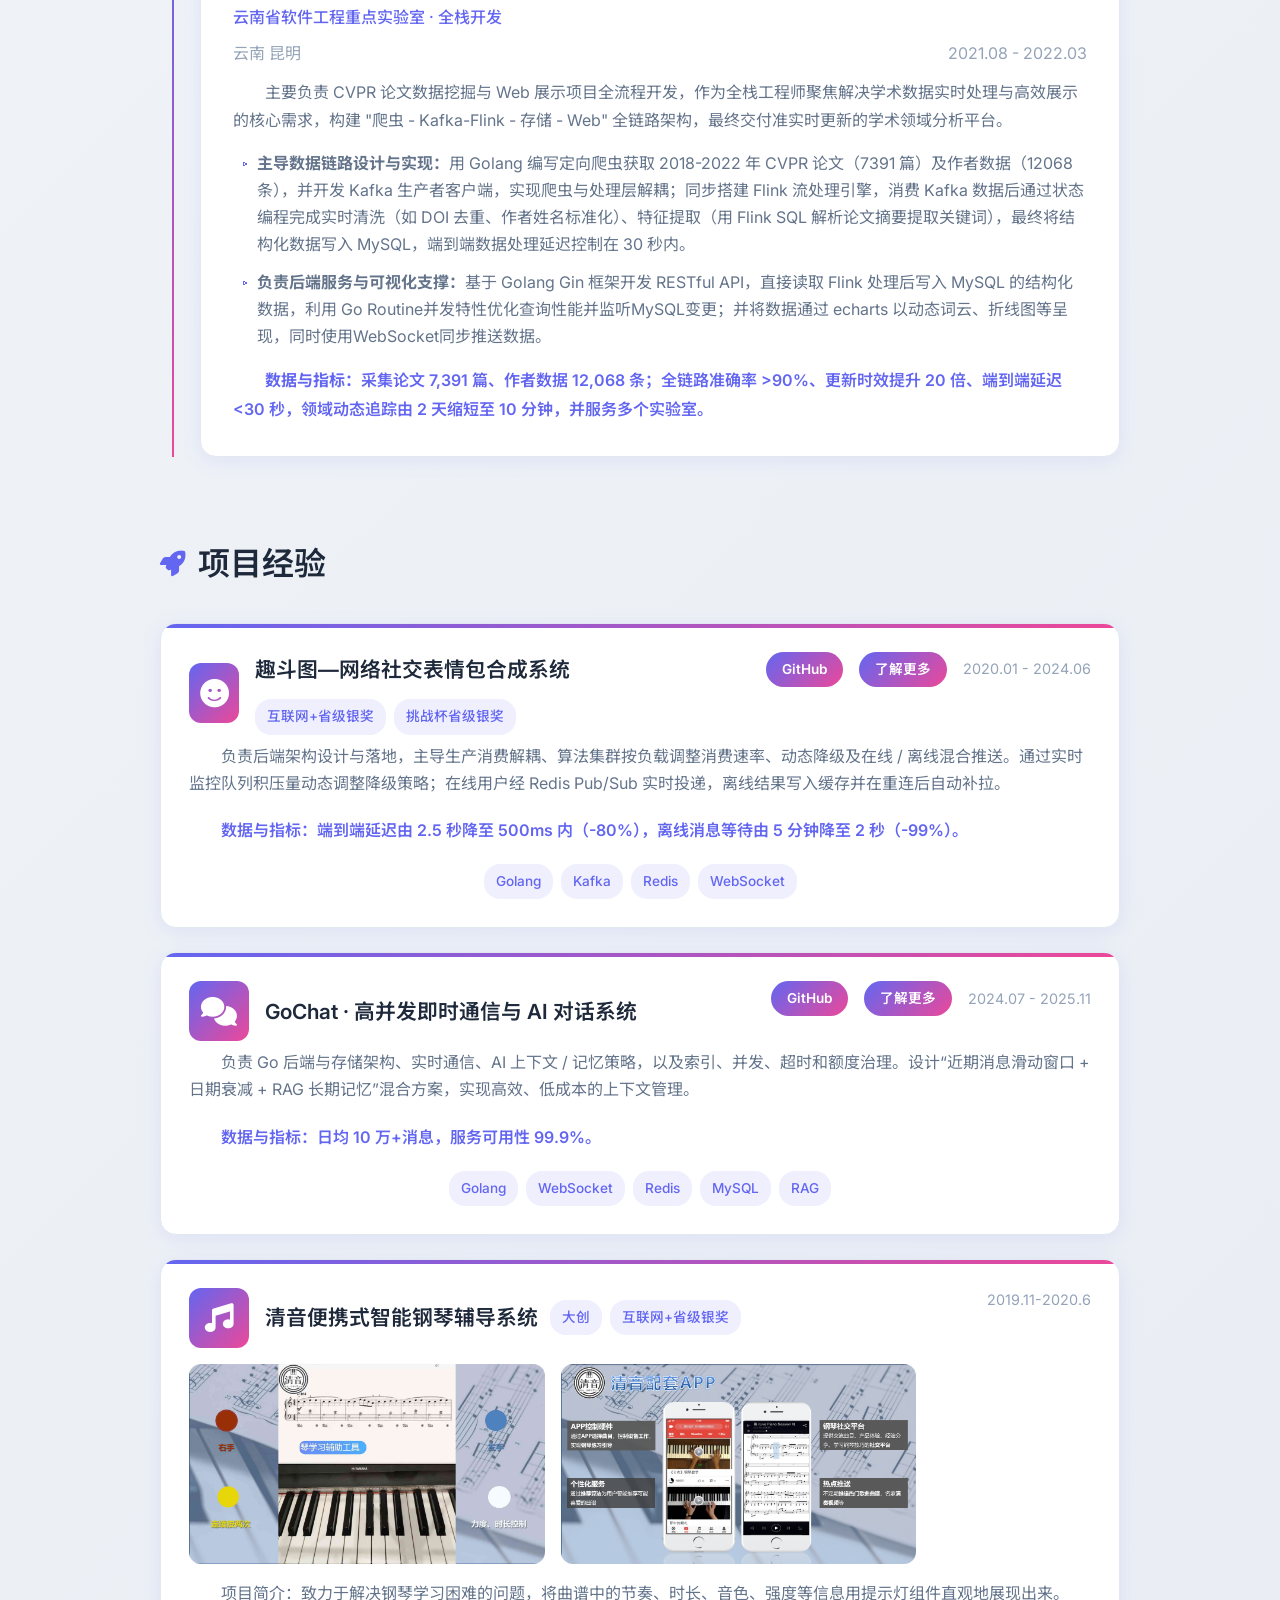
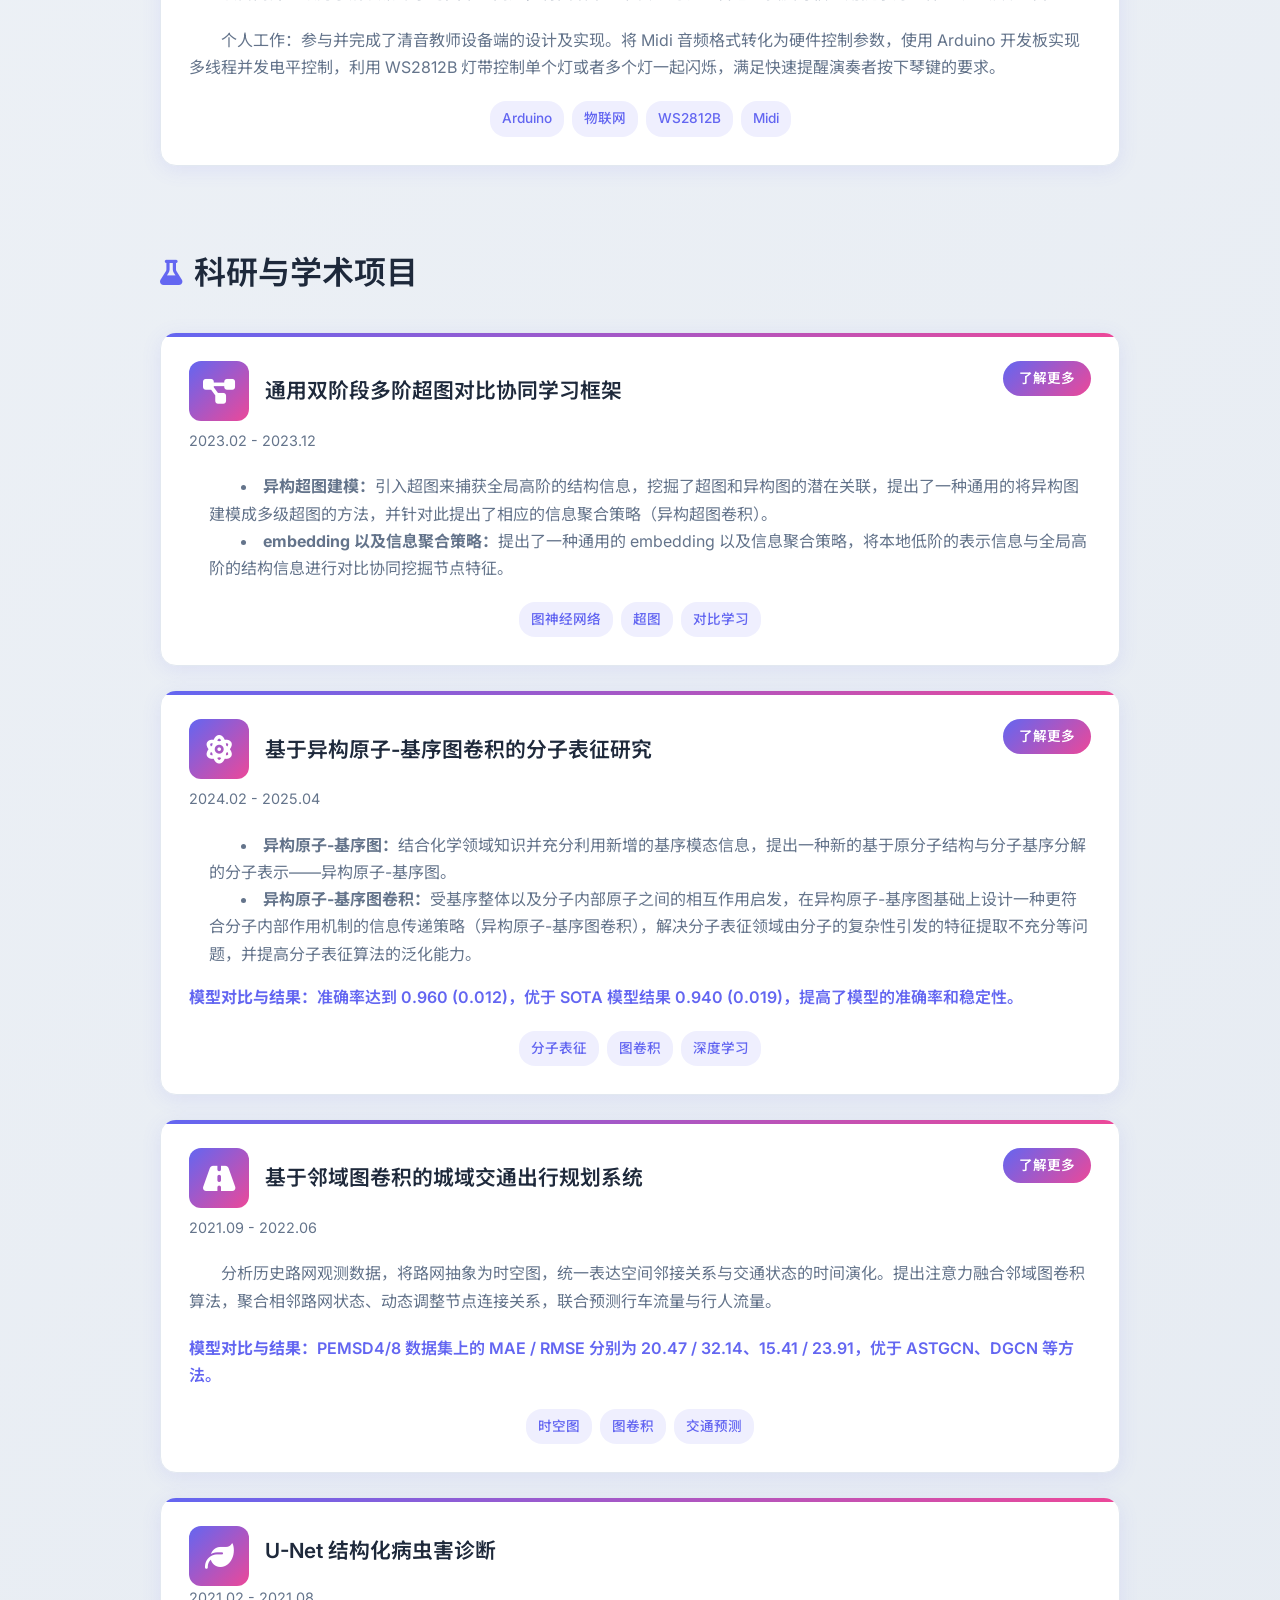
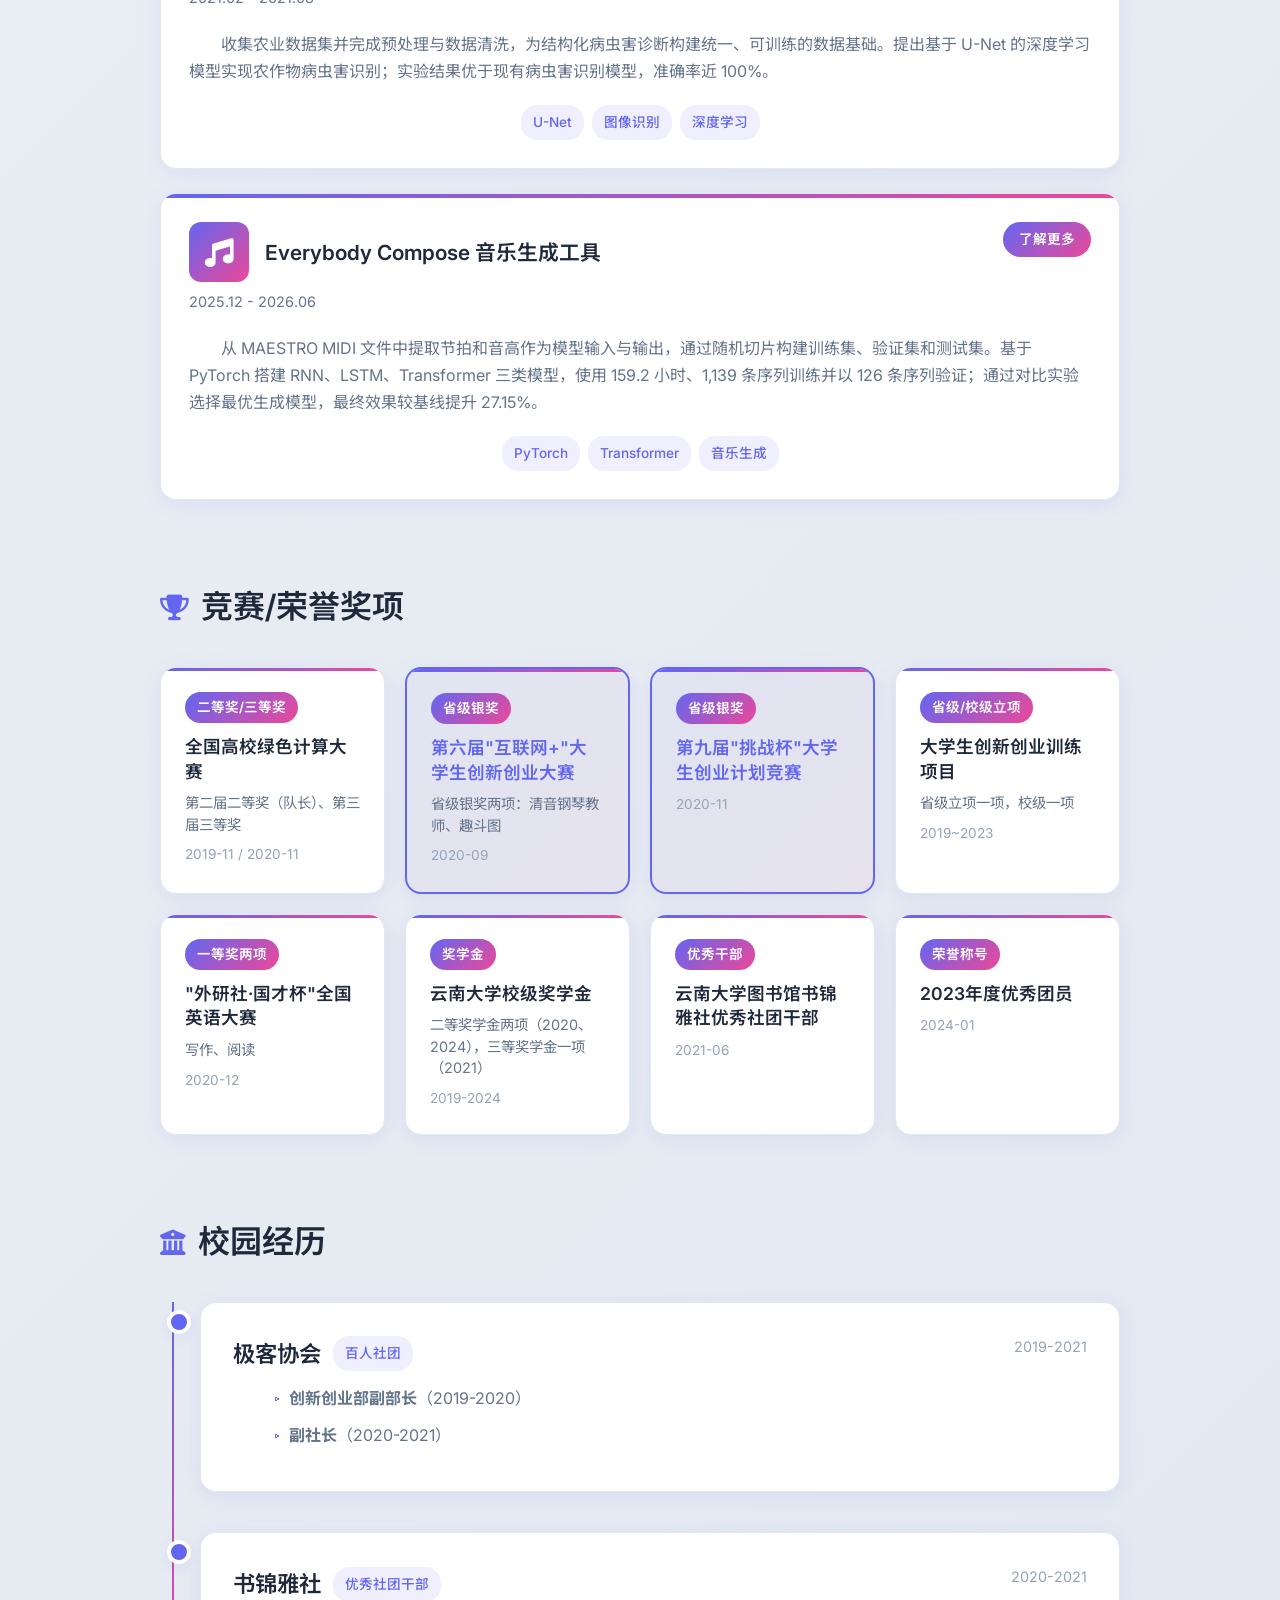
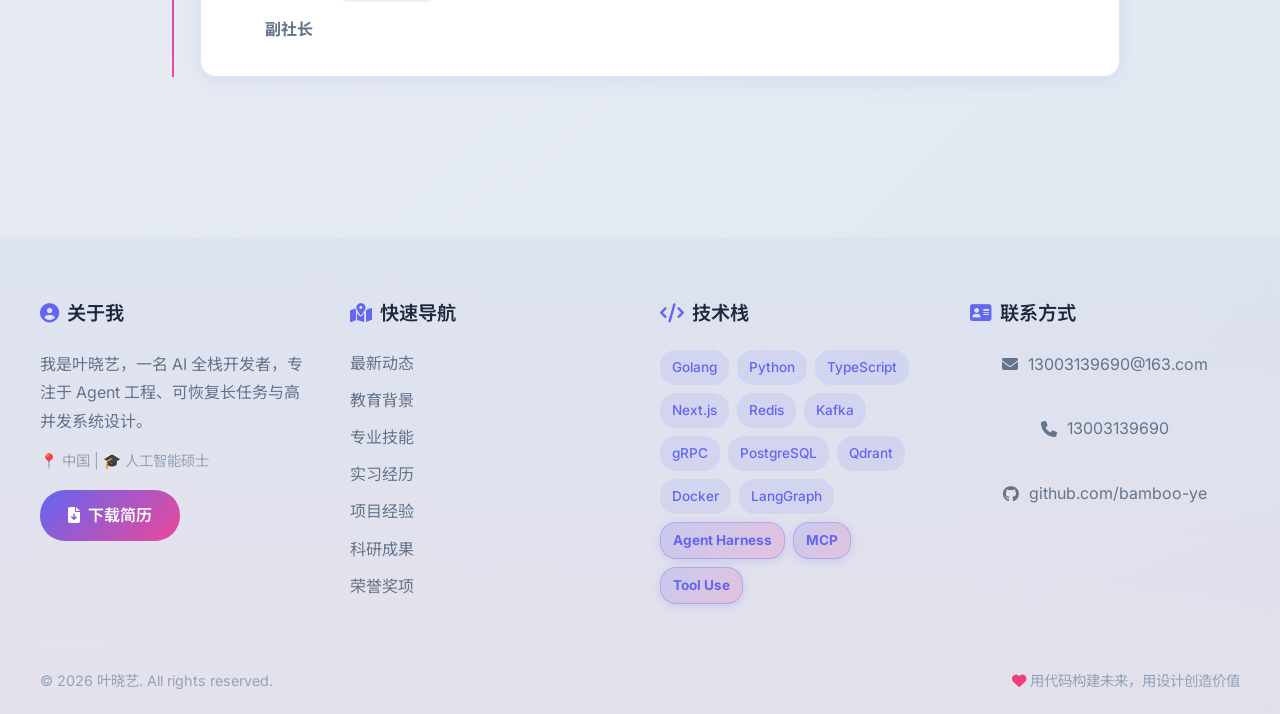
==== commit 355e70f0: "Sync online resume and PDF with October 14 update" ====
--- a/index.html
+++ b/index.html
@@ -4,7 +4,7 @@
     <meta charset="UTF-8">
     <meta name="viewport" content="width=device-width, initial-scale=1.0">
     <title>叶晓艺 - AI 全栈开发</title>
-    <meta name="description" content="叶晓艺的在线简历：AI 全栈开发，专注依赖任务规划、证据审校、可恢复 Agent 与高并发系统。">
+    <meta name="description" content="叶晓艺的在线简历：AI 全栈开发，专注可规划与可恢复 Agent、统一知识工程、证据核验、可编辑演示生成与高并发系统。">
     <link rel="preload" href="images/profile/avatar.jpg" as="image">
     <link href="https://fonts.googleapis.com/css2?family=Noto+Sans+SC:wght@300;400;500;700&amp;family=Inter:wght@300;400;500;600;700&amp;display=swap" rel="stylesheet">
     <link rel="stylesheet" href="https://cdnjs.cloudflare.com/ajax/libs/font-awesome/6.4.0/css/all.min.css">
@@ -2150,7 +2150,7 @@
                     </div>
                     <div>
                         <div class="hero-school"><strong>云南大学</strong><span>双一流 / 211</span></div>
-                        <p>软件工程 · 本科</p>
+                        <p>软件工程 · 本科 / 硕士</p>
                     </div>
                 </div>
 
@@ -2160,7 +2160,7 @@
                     <a href="https://github.com/bamboo-ye" target="_blank" rel="noopener noreferrer" aria-label="访问叶晓艺的 GitHub 主页（新窗口打开）"><i class="fab fa-github" aria-hidden="true"></i><span>GitHub 主页</span></a>
                 </div>
                 <div class="hero-actions">
-                    <a href="rare/%E5%8F%B6%E6%99%93%E8%89%BA%E7%AE%80%E5%8E%86.pdf?v=20260925" target="_blank" rel="noopener noreferrer" class="hero-button primary">
+                    <a href="rare/%E5%8F%B6%E6%99%93%E8%89%BA%E7%AE%80%E5%8E%86.pdf?v=20261014" target="_blank" rel="noopener noreferrer" class="hero-button primary">
                         <i class="fas fa-file-download" aria-hidden="true"></i> 下载简历
                     </a>
                     <a href="#latest" class="hero-button secondary" id="scrollDownBtn">
@@ -2177,15 +2177,15 @@
                 <ol class="hero-strength-list">
                     <li>
                         <span class="hero-strength-number" aria-hidden="true">01</span>
-                        <div><h3>独立全栈交付</h3><p>独立完成“伴 AI”的 Next.js 前端、Go 服务、Python / LangGraph Agent 与 Worker，贯通流式对话、人工审批和文件交付。</p></div>
+                        <div><h3>独立全栈交付</h3><p>独立完成“伴 AI”的 Next.js / Node.js 交互与 BFF、Go 服务、Python / LangGraph Agent 与 Worker，贯通流式对话、人工审批和工作台交付。</p></div>
                     </li>
                     <li>
                         <span class="hero-strength-number" aria-hidden="true">02</span>
-                        <div><h3>可规划与可恢复 Agent</h3><p>设计三级路由与依赖 DAG，将复杂研究拆为 2-6 个子任务；结合 Checkpoint、租约和 fencing，实现并行推进、失败隔离与断点续跑。</p></div>
+                        <div><h3>可规划与可恢复 Agent</h3><p>设计三级路由与依赖 DAG，将复杂研究拆为 2-6 个子任务；结合 Checkpoint、租约与修订版本隔离，复用成功分支，实现幂等执行与断点续跑。</p></div>
                     </li>
                     <li>
                         <span class="hero-strength-number" aria-hidden="true">03</span>
-                        <div><h3>长文档与知识工程</h3><p>以 Source IR、预算分片和确定性合并保障完整性；结合混合 RAG、版本化 Wiki 与长期记忆，支撑 PDF 保版式翻译和 PPT 生成。</p></div>
+                        <div><h3>知识工程与可编辑交付</h3><p>以 Source IR 与覆盖校验保障长文档完整性，统一文档、Wiki 与记忆检索；PPT 工作台支持逐页编辑、草稿恢复与原生可编辑导出。</p></div>
                     </li>
                     <li>
                         <span class="hero-strength-number" aria-hidden="true">04</span>
@@ -2193,7 +2193,7 @@
                     </li>
                     <li>
                         <span class="hero-strength-number" aria-hidden="true">05</span>
-                        <div><h3>证据审校与发布治理</h3><p>并行开展来源核验与表达审校，以原始证据仲裁分歧；结合工具白名单、配置版本绑定、灰度回滚和链路观测，控制交付风险与成本。</p></div>
+                        <div><h3>证据核验与发布治理</h3><p>以隔离上下文、来源复验和有界交叉核验约束证据仲裁；结合 MCP 白名单、人工审批、配置版本绑定与灰度回滚，控制交付风险与成本。</p></div>
                     </li>
                 </ol>
             </div>
@@ -2231,9 +2231,9 @@
                         <h3>伴 AI · 对话式个人 AI 工作台</h3>
                         <p class="latest-role">AI 全栈开发 · 独立设计与开发</p>
                         <p class="latest-lead">
-                            面向角色陪伴、生活助手、知识问答与办公创作，独立设计并开发对话式个人 AI 工作台。针对复杂请求执行不稳定、大文件超出上下文窗口、串行调用耗时及失败后重复执行等问题，构建可规划、可并行、可恢复、可追溯的 Agent 系统。
+                            面向角色陪伴、生活助手、知识问答与办公创作，独立设计并开发对话式个人 AI 工作台。针对复杂请求执行不稳定、大文件超出上下文窗口、串行调用耗时及生成结果难以追溯和继续编辑等问题，构建可规划、可并行、可恢复的 Agent 系统。
                         </p>
-                        <p class="latest-lead" style="margin-top: 12px;"><strong>我的职责：</strong>打通 Next.js 前端、Go 服务、Python / LangGraph Agent、独立 Worker 与数据检索层。用户通过 Web 对话或上传附件发起需求，前端通过 SSE 展示执行进度、审批交互及文件结果。</p>
+                        <p class="latest-lead" style="margin-top: 12px;"><strong>我的职责：</strong>以 Next.js / Node.js 承载 Web 交互与管理端同源 BFF，Go 负责鉴权、业务 API 与任务持久化，Python / LangGraph 完成意图识别、任务规划与工具编排；统一知识中心提供检索与来源核验，独立 Worker 处理文档，前端通过流式事件、审批交互及工作台完成交付。</p>
                         <div class="latest-actions">
                             <a href="https://kentucky-permitted-thumbnail-grams.trycloudflare.com/" target="_blank" rel="noopener noreferrer" class="latest-button primary" aria-label="在线体验伴 AI 项目">
                                 <i class="fas fa-arrow-up-right-from-square"></i> 立即体验伴 AI
@@ -2249,12 +2249,12 @@
 
                     <div class="latest-flow" aria-label="伴 AI 产品与执行链路">
                         <div class="latest-flow-label">从用户输入到结果交付</div>
-                        <div class="latest-flow-step"><i class="fas fa-comments"></i><span>Next.js · 对话与附件上传</span></div>
-                        <div class="latest-flow-step"><i class="fas fa-server"></i><span>Go · 鉴权、上下文与任务持久化</span></div>
+                        <div class="latest-flow-step"><i class="fas fa-comments"></i><span>Next.js / Node.js · Web 与同源 BFF</span></div>
+                        <div class="latest-flow-step"><i class="fas fa-server"></i><span>Go · 鉴权、业务 API 与任务持久化</span></div>
                         <div class="latest-flow-step"><i class="fas fa-route"></i><span>LangGraph · 意图识别与依赖任务规划</span></div>
-                        <div class="latest-flow-step"><i class="fas fa-screwdriver-wrench"></i><span>工具网关 · 执行与知识检索</span></div>
+                        <div class="latest-flow-step"><i class="fas fa-screwdriver-wrench"></i><span>工具网关 / 知识中心 · 执行与来源核验</span></div>
                         <div class="latest-flow-step"><i class="fas fa-file-circle-check"></i><span>Worker · 解析、生成与校验</span></div>
-                        <div class="latest-flow-step"><i class="fas fa-file-arrow-down"></i><span>SSE · 进度、审批与文件交付</span></div>
+                        <div class="latest-flow-step"><i class="fas fa-file-arrow-down"></i><span>流式事件 / 工作台 · 审批、编辑与导出</span></div>
                     </div>
                 </div>
 
@@ -2271,7 +2271,7 @@
                     </div>
                     <div class="scene-panel" id="scene-companion">
                         <h5>让对话延续，而不是每次重新开始</h5>
-                        <p>分层组织当前请求、近期对话、结构化摘要与长期记忆，延续对话上下文，并通过记忆纠错约束知识使用边界。</p>
+                        <p>分层组织对话摘要与长期记忆，通过统一知识中心检索、引用并反馈记忆内容，延续对话上下文，同时复验来源权限与版本。</p>
                         <p class="scene-stack">LangGraph · 上下文工程 · 长期记忆</p>
                     </div>
                     <div class="scene-panel" id="scene-assistant">
@@ -2281,13 +2281,13 @@
                     </div>
                     <div class="scene-panel" id="scene-knowledge">
                         <h5>回答有依据，来源可追溯</h5>
-                        <p>从文档与版本化 Wiki 检索原始证据，融合稠密 / 稀疏检索、RRF 与重排序；校验引用权限，保留来源和冲突信息。</p>
-                        <p class="scene-stack">Qdrant · RRF · 版本化 Wiki</p>
+                        <p>统一检索文档、Wiki、记忆与产品指南，支持分页阅读、Qdrant 分组召回与词法降级；读取和引用时复验权限、版本及正文哈希，派生结论继续追溯原始资料。</p>
+                        <p class="scene-stack">Qdrant · 统一知识中心 · 来源复验</p>
                     </div>
                     <div class="scene-panel" id="scene-creation">
-                        <h5>从附件到可下载的交付物</h5>
-                        <p>支持 PDF 保版式翻译与 PPT 生成，通过分片处理、确定性合并和内容 / 布局校验交付文件；对研究任务按需审校，未解决的研究冲突阻止交付。</p>
-                        <p class="scene-stack">Source IR · PDF / PPT · 协作审校</p>
+                        <h5>从附件到可继续编辑的交付物</h5>
+                        <p>通过全量提取、分片处理与确定性合并处理大文件；PPT 工作台支持对话改风格、逐页编辑、撤销重做、草稿恢复及原生可编辑 PPTX 导出，并校验内容覆盖与最终文件渲染。</p>
+                        <p class="scene-stack">Source IR · 可编辑 PPTX · 渲染验收</p>
                     </div>
                 </div>
 
@@ -2296,47 +2296,47 @@
                     <div class="latest-highlight">
                         <span class="latest-highlight-label">01 / DEPENDENCY PLANNING</span>
                         <strong>三级路由与依赖 DAG，任务有序推进</strong>
-                        设计直接回答、单工具执行、复杂任务规划三级路由，减少简单请求的模型调用。将复杂研究拆解为 2-6 个子任务，构建依赖 DAG；执行前校验环路、工具白名单与参数 Schema，实现独立任务并行、依赖任务有序推进，最终统一汇总证据与结论。
+                        设计直接回答、单工具执行、复杂任务规划三级路由，减少简单请求的冗余调用。将复杂研究拆解为 2-6 个子任务，校验依赖 DAG、只读工具白名单与参数 Schema，实现无依赖步骤并行、有依赖步骤有序推进，结合原始证据统一汇总结论。
                     </div>
                     <div class="latest-highlight">
-                        <span class="latest-highlight-label">02 / DOCUMENT INTEGRITY</span>
-                        <strong>长文档全量处理，合并可核验</strong>
-                        构建“连续提取—Source IR—分片处理—确定性合并”链路，按 Token 与字符预算控制输入，保留页码、来源和实体标识。通过覆盖率校验与顺序合并防止截断、遗漏及重复，结合内容与布局校验，支撑 PPT 生成和 PDF 保版式翻译。
+                        <span class="latest-highlight-label">02 / DOCUMENTS &amp; PARALLELISM</span>
+                        <strong>大文件完整处理，多层并行有边界</strong>
+                        构建“全量提取—Source IR—分片处理—确定性合并”链路，按 Token / 字符双预算切片，以稳定实体 ID、来源顺序与覆盖校验防止遗漏、重复。支持多附件、分片及工具内部有界并行，隔离执行、解析与渲染资源池；统一限制同机 Go / Python 跨进程模型并发，预分配分支预算并预留汇总额度。
                     </div>
                     <div class="latest-highlight">
-                        <span class="latest-highlight-label">03 / PARALLELISM &amp; BUDGETS</span>
-                        <strong>多层有界并行，共享限流与预算控制</strong>
-                        对多附件读取、文档分片、研究分析及工具内部任务实现有界并行，分离 Worker 执行、解析与渲染资源池。通过共享文件锁统一限制同机 Go / Python 多进程的模型供应商并发；分支执行前预分配调用次数、Token 与成本预算，并为最终汇总预留额度。
+                        <span class="latest-highlight-label">03 / KNOWLEDGE &amp; CONTEXT</span>
+                        <strong>统一知识工程，读取与引用均可追溯</strong>
+                        分层组织对话摘要与长期记忆，统一文档、Wiki、记忆和产品指南的检索、分页阅读、引用及反馈接口。将原文解析与索引构建解耦，按来源版本和模型规格持久化向量索引，支持 Qdrant 分组召回、词法降级及删除失效；读取和引用时复验权限、版本与正文哈希，派生结论继续追溯原始资料。
                     </div>
                     <div class="latest-highlight">
                         <span class="latest-highlight-label">04 / REVIEW &amp; ARBITRATION</span>
-                        <strong>双角色协作审校，以原始证据仲裁分歧</strong>
-                        按需并行启动来源核验、表达审校两个角色，基于原始证据处理研究结论与审校意见分歧。严格校验候选结论、引用权限及原文摘录，不将模型分析作为事实来源；最多执行一次修订与复核，无法裁定时保留分歧，未解决的研究冲突阻止文件交付。
+                        <strong>证据仲裁与交叉核验，开销和分歧有边界</strong>
+                        在双角色审校基础上实现可选辩论机制（默认关闭）。首轮隔离证据核验与反例核验上下文，仅在获得有效新增证据后进入第二轮；以只读补证、引文匹配与来源复验约束裁决，区分调用成功、争议解决程度与停止原因。通过轮次、调用预算与绝对截止时间限制开销，未解决的研究分歧阻止文件生成。
                     </div>
                     <div class="latest-highlight">
-                        <span class="latest-highlight-label">05 / RECOVERY &amp; IDEMPOTENCY</span>
-                        <strong>异步任务可恢复，失败分支精准重试</strong>
-                        基于 PostgreSQL、LangGraph Checkpoint、任务租约与 fencing 持久化执行状态。异步工具启动后挂起等待，恢复时复用已有任务；失败仅重试对应分支并保留成功结果，结合内容寻址缓存及 Outbox / Inbox，减少重复调用与重复副作用。
+                        <span class="latest-highlight-label">05 / EDITABLE PRESENTATIONS</span>
+                        <strong>演示可持续编辑，预览与导出一致</strong>
+                        以统一设计稿分离事实内容与视觉规划，通过稳定页面 / 内容 ID 保证对话改风格时保留事实和页序。预览与导出共用布局规则，支持逐页编辑、撤销重做、IndexedDB 草稿恢复、原生可编辑 PPTX 及多格式导出；结合内容覆盖、容量与重叠校验，以及 LibreOffice 最终文件渲染，检测缺字、越界和空白页。
                     </div>
                     <div class="latest-highlight">
-                        <span class="latest-highlight-label">06 / CONTEXT &amp; KNOWLEDGE</span>
-                        <strong>上下文分层组织，Wiki 按来源版本追溯</strong>
-                        分层组织当前请求、近期对话、结构化摘要与长期记忆，融合 Qdrant 稠密 / 稀疏检索、RRF 与重排序。将长文档分批并行编译为 Wiki，按来源版本缓存有效分片，保留原文引用及冲突信息，通过权限校验、版本失效与记忆纠错约束知识使用边界。
+                        <span class="latest-highlight-label">06 / RECOVERY &amp; IDEMPOTENCY</span>
+                        <strong>断点恢复与幂等执行，成功分支可复用</strong>
+                        基于 PostgreSQL、LangGraph Checkpoint、任务租约与修订版本隔离实现持久化执行。异步任务启动后挂起等待，恢复时复用任务 ID 和成功分支，仅重试可恢复的失败步骤；结合内容寻址缓存、数据库优先调度及可选 Kafka Outbox / Inbox，减少重复调用与重复副作用。
                     </div>
                     <div class="latest-highlight" style="grid-column: 1 / -1;">
                         <span class="latest-highlight-label">07 / DELIVERY &amp; GOVERNANCE</span>
                         <strong>全栈交付闭环，工具权限与版本可治理</strong>
-                        打通流式对话、任务详情、文件交付及人工审批体验，通过可信工具网关与 MCP 白名单控制工具权限。支持 Agent / Prompt / 模型配置版本绑定、灰度发布和回滚，并接入链路追踪、调用成本、用户配额与审计记录。
-                    </div>
-                </div>
-
-                <div class="latest-section-heading">验证结果 <span>CONTROLLED TESTS</span></div>
+                        通过可信工具网关、MCP 白名单与人工审批控制写操作。支持 Agent / Prompt / 模型配置版本绑定、灰度发布及回滚，接入链路追踪、调用成本、用户配额与审计记录，并建立知识反馈复核、并行恢复及证据核验回归测试。
+                    </div>
+                </div>
+
+                <div class="latest-section-heading">验证结果 <span>PERFORMANCE &amp; RENDER VALIDATION</span></div>
                 <div class="latest-metrics">
                     <div class="latest-metric"><strong>≥20%</strong>文档叙述分片处理耗时缩短</div>
                     <div class="latest-metric"><strong>≥25%</strong>PDF 分批翻译耗时缩短</div>
-                    <div class="latest-metric"><strong>幂等恢复</strong>恢复后不重复启动工具</div>
-                </div>
-                <p class="latest-verification">验证条件：固定模拟模型延迟的受控测试，耗时与串行基线对比；同时验证并发上限、分支失败隔离、预算结算，以及恢复后不重复启动工具等关键行为。以上为受控测试结果，不代表生产环境端到端性能。</p>
+                    <div class="latest-metric"><strong>270 页</strong>PPT 工作台本地实际渲染验收</div>
+                </div>
+                <p class="latest-verification">性能验证：固定模拟模型延迟的受控测试，文档叙述分片处理与 PDF 分批翻译分别较串行基线缩短至少 20%、25% 的耗时，不代表生产环境端到端性能。交付验收：PPT 工作台完成 270 页本地实际渲染验收，并验证八页演示对话续改后的内容、页序保留及导出文件一致性。</p>
 
                 <div class="project-tags" style="margin-top: 22px; justify-content: flex-start;">
                     <span class="project-tag">Go</span>
@@ -2835,7 +2835,7 @@
                     <p>我是叶晓艺，一名 AI 全栈开发者，专注于 Agent 工程、可恢复长任务与高并发系统设计。</p>
                     <p style="margin-top: 8px; color: var(--text-muted); font-size: 0.9rem;">📍 中国 | 🎓 人工智能硕士</p>
                     <div style="margin-top: 16px;">
-                        <a href="rare/%E5%8F%B6%E6%99%93%E8%89%BA%E7%AE%80%E5%8E%86.pdf?v=20260925" target="_blank" rel="noopener noreferrer" class="cta-btn primary">
+                        <a href="rare/%E5%8F%B6%E6%99%93%E8%89%BA%E7%AE%80%E5%8E%86.pdf?v=20261014" target="_blank" rel="noopener noreferrer" class="cta-btn primary">
                             <i class="fas fa-file-download"></i> 下载简历
                         </a>
                     </div>
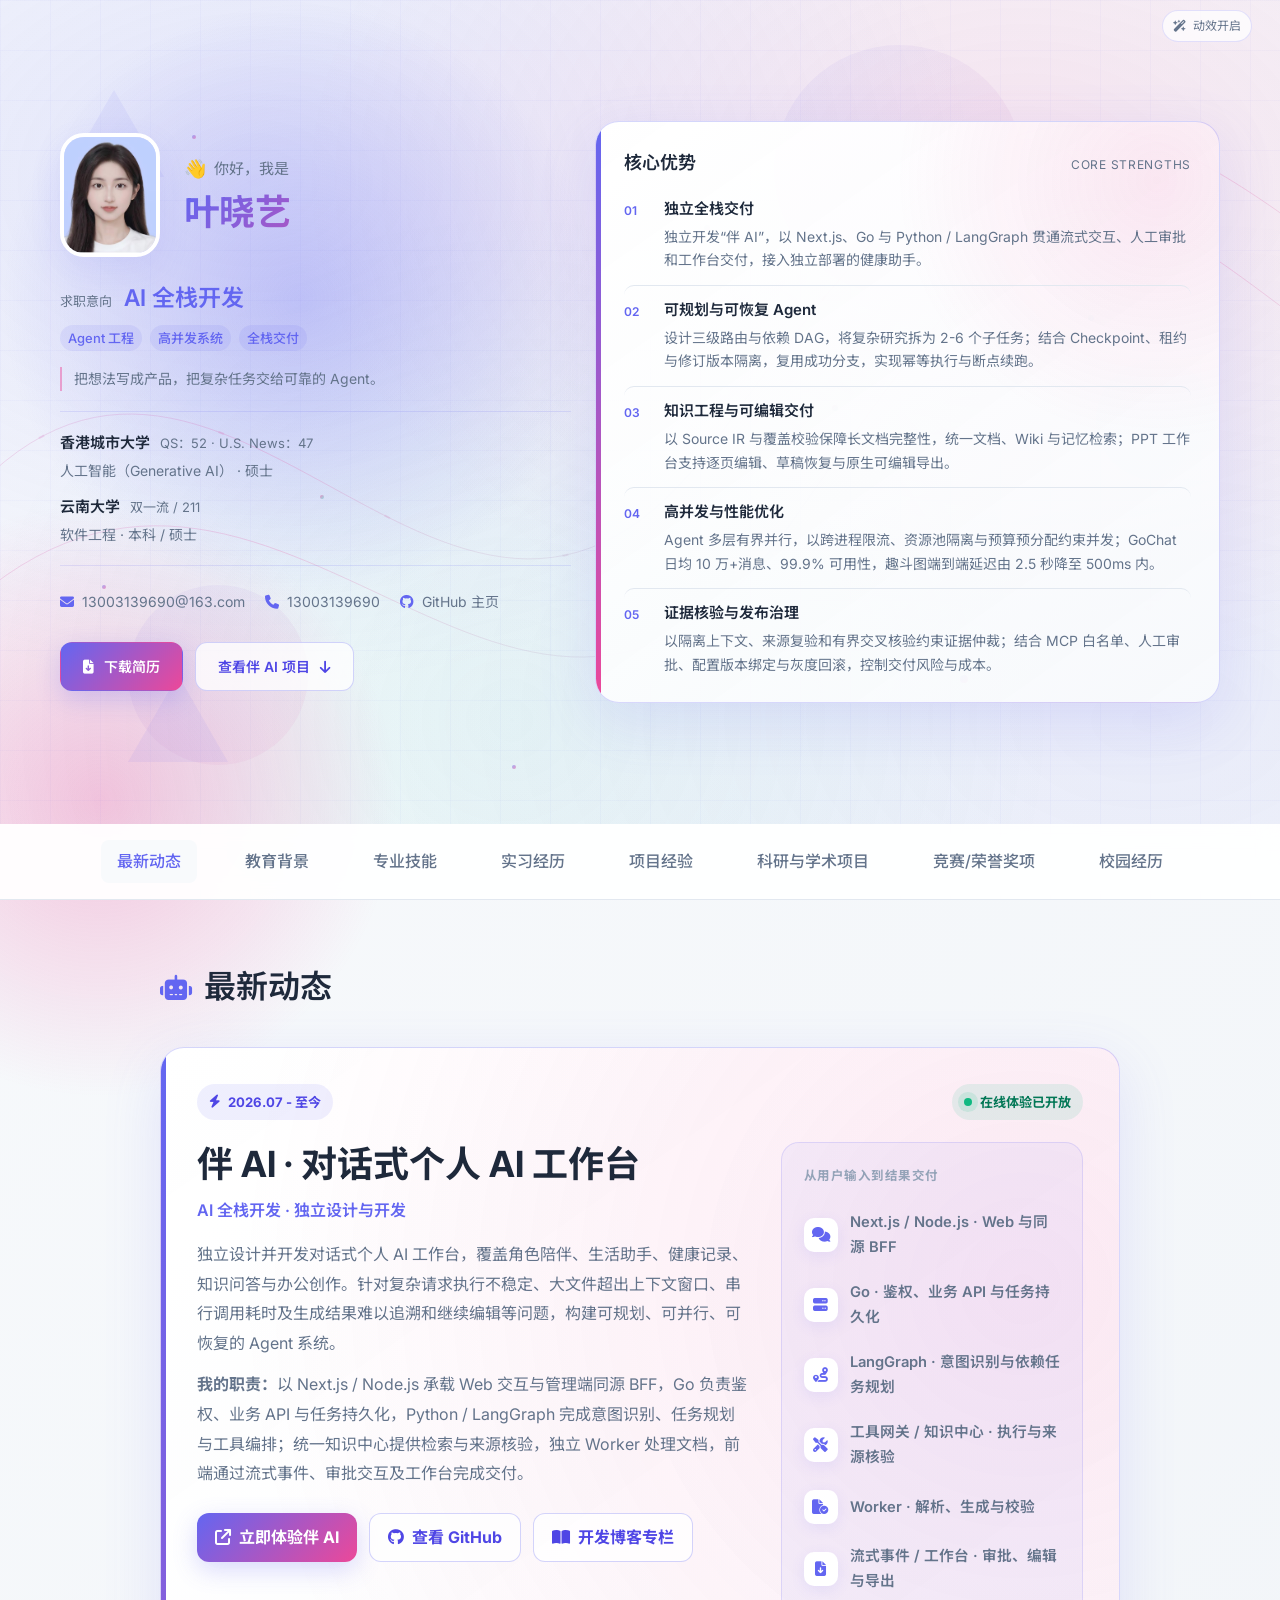
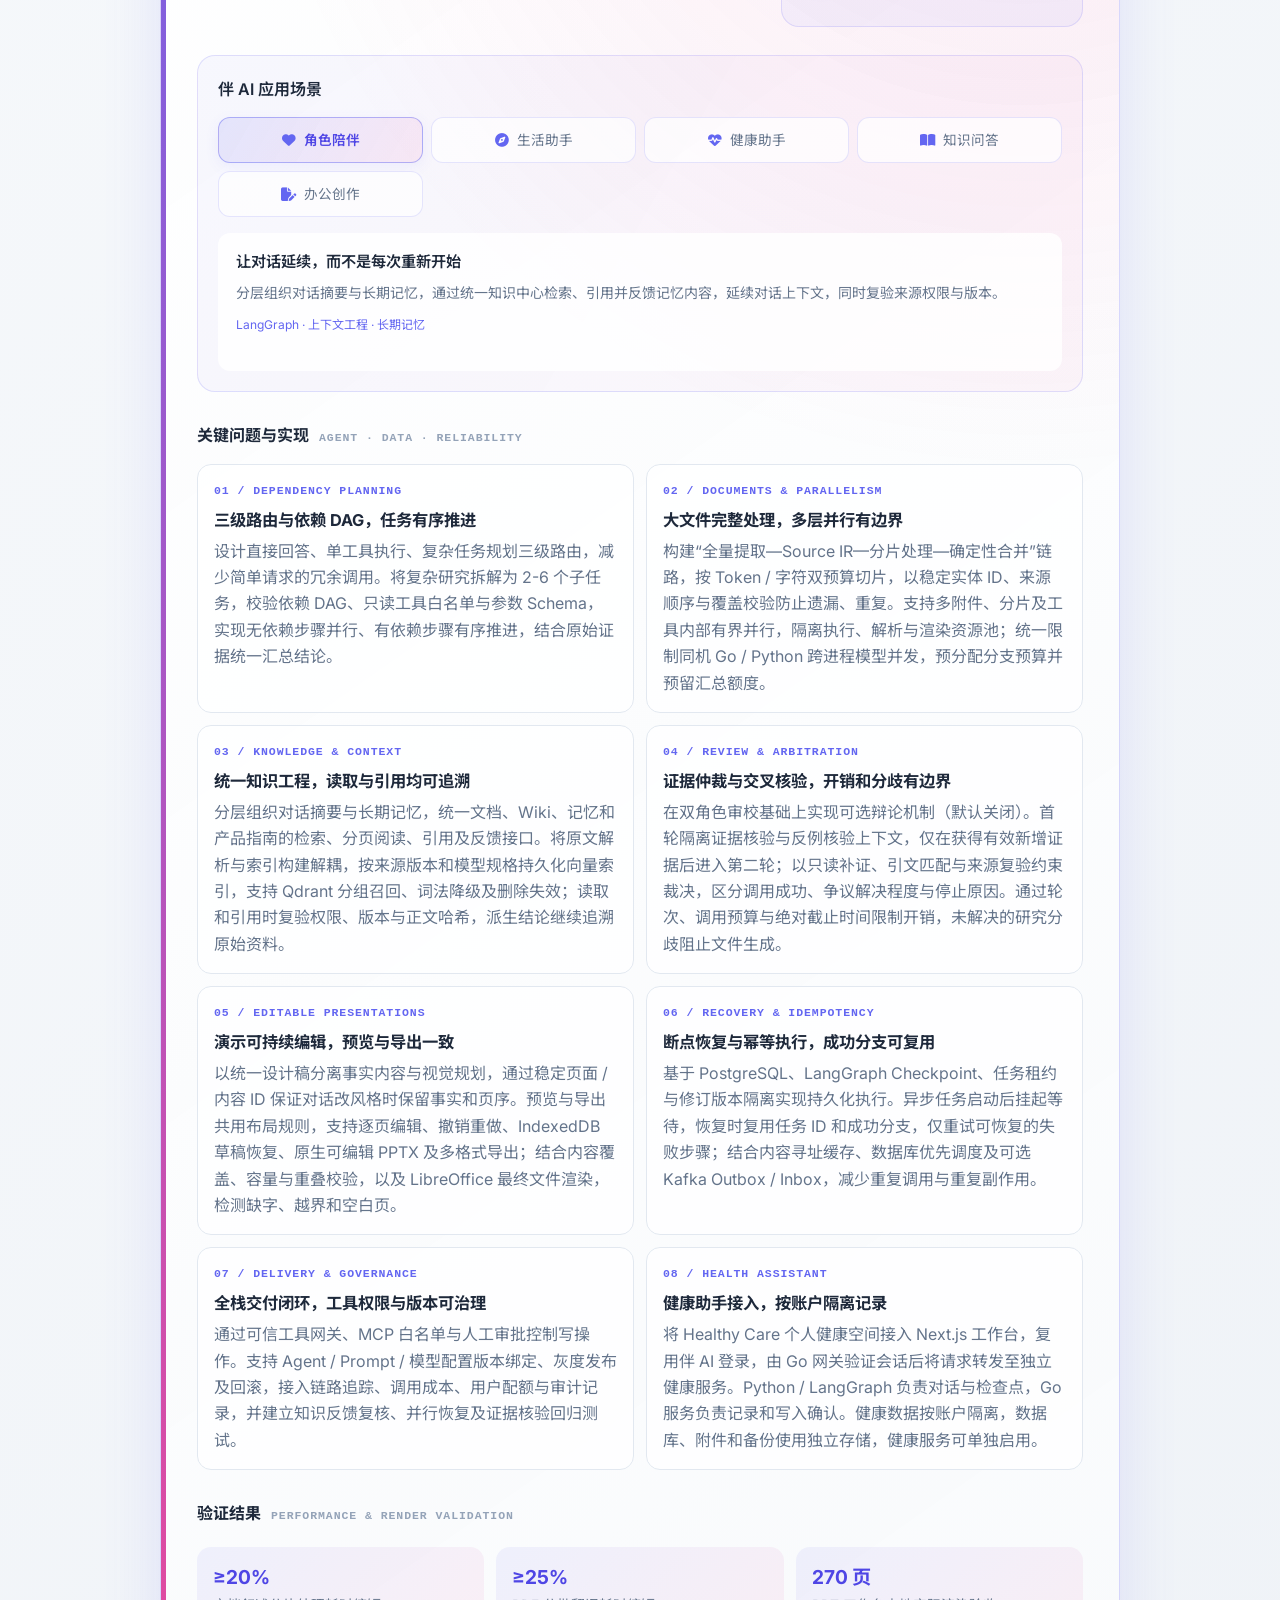
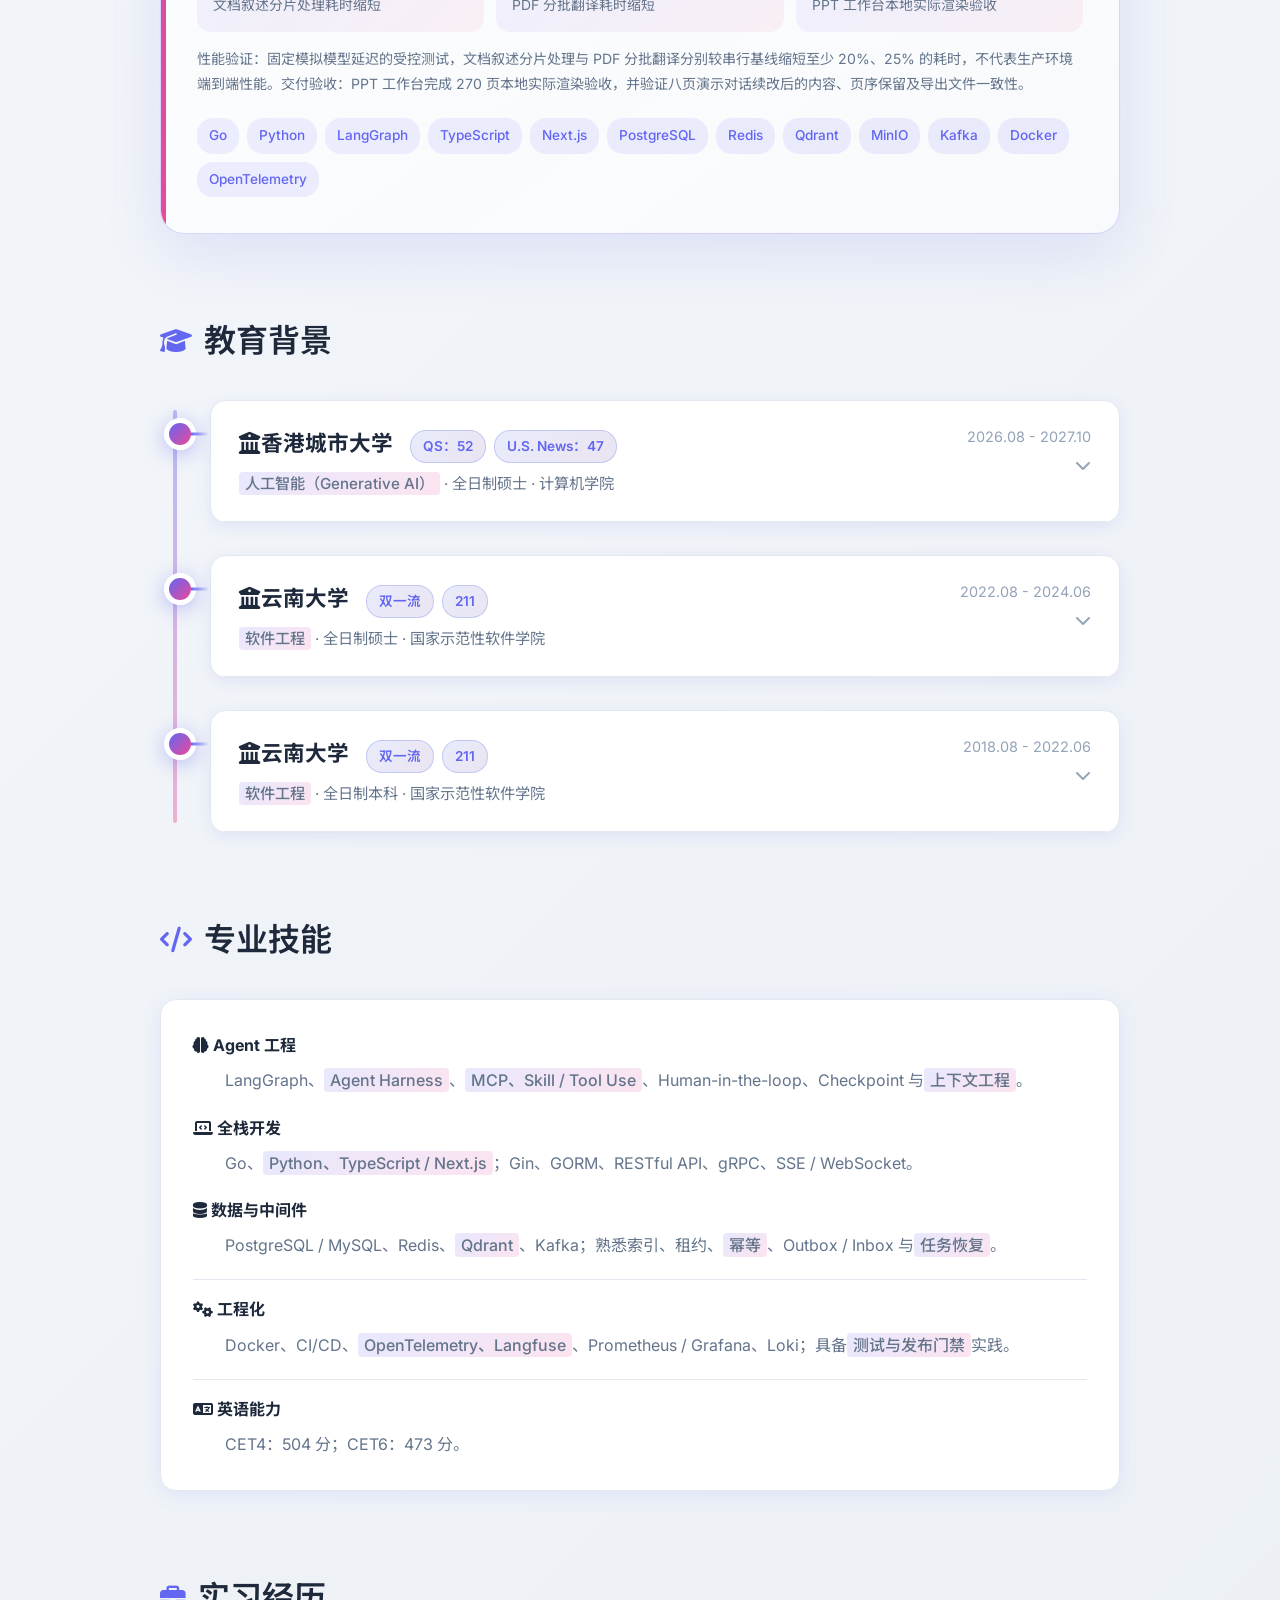
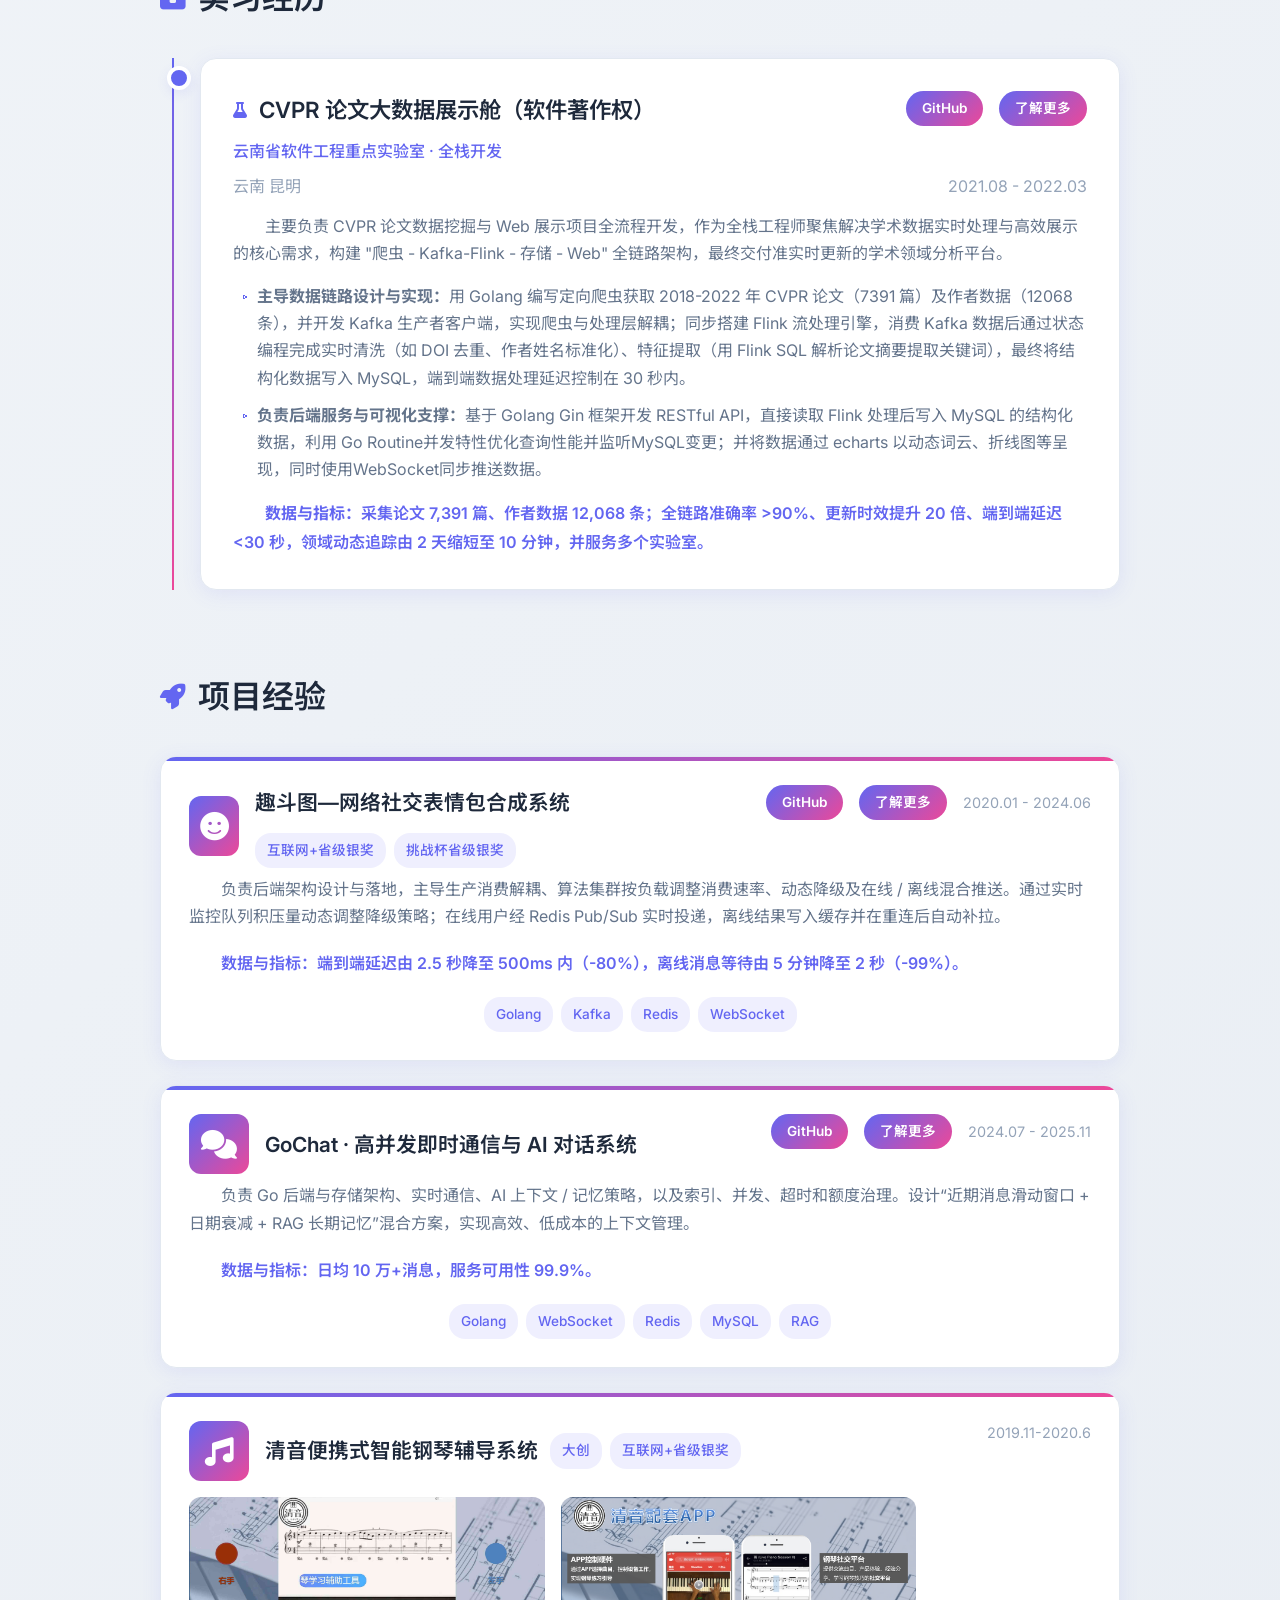
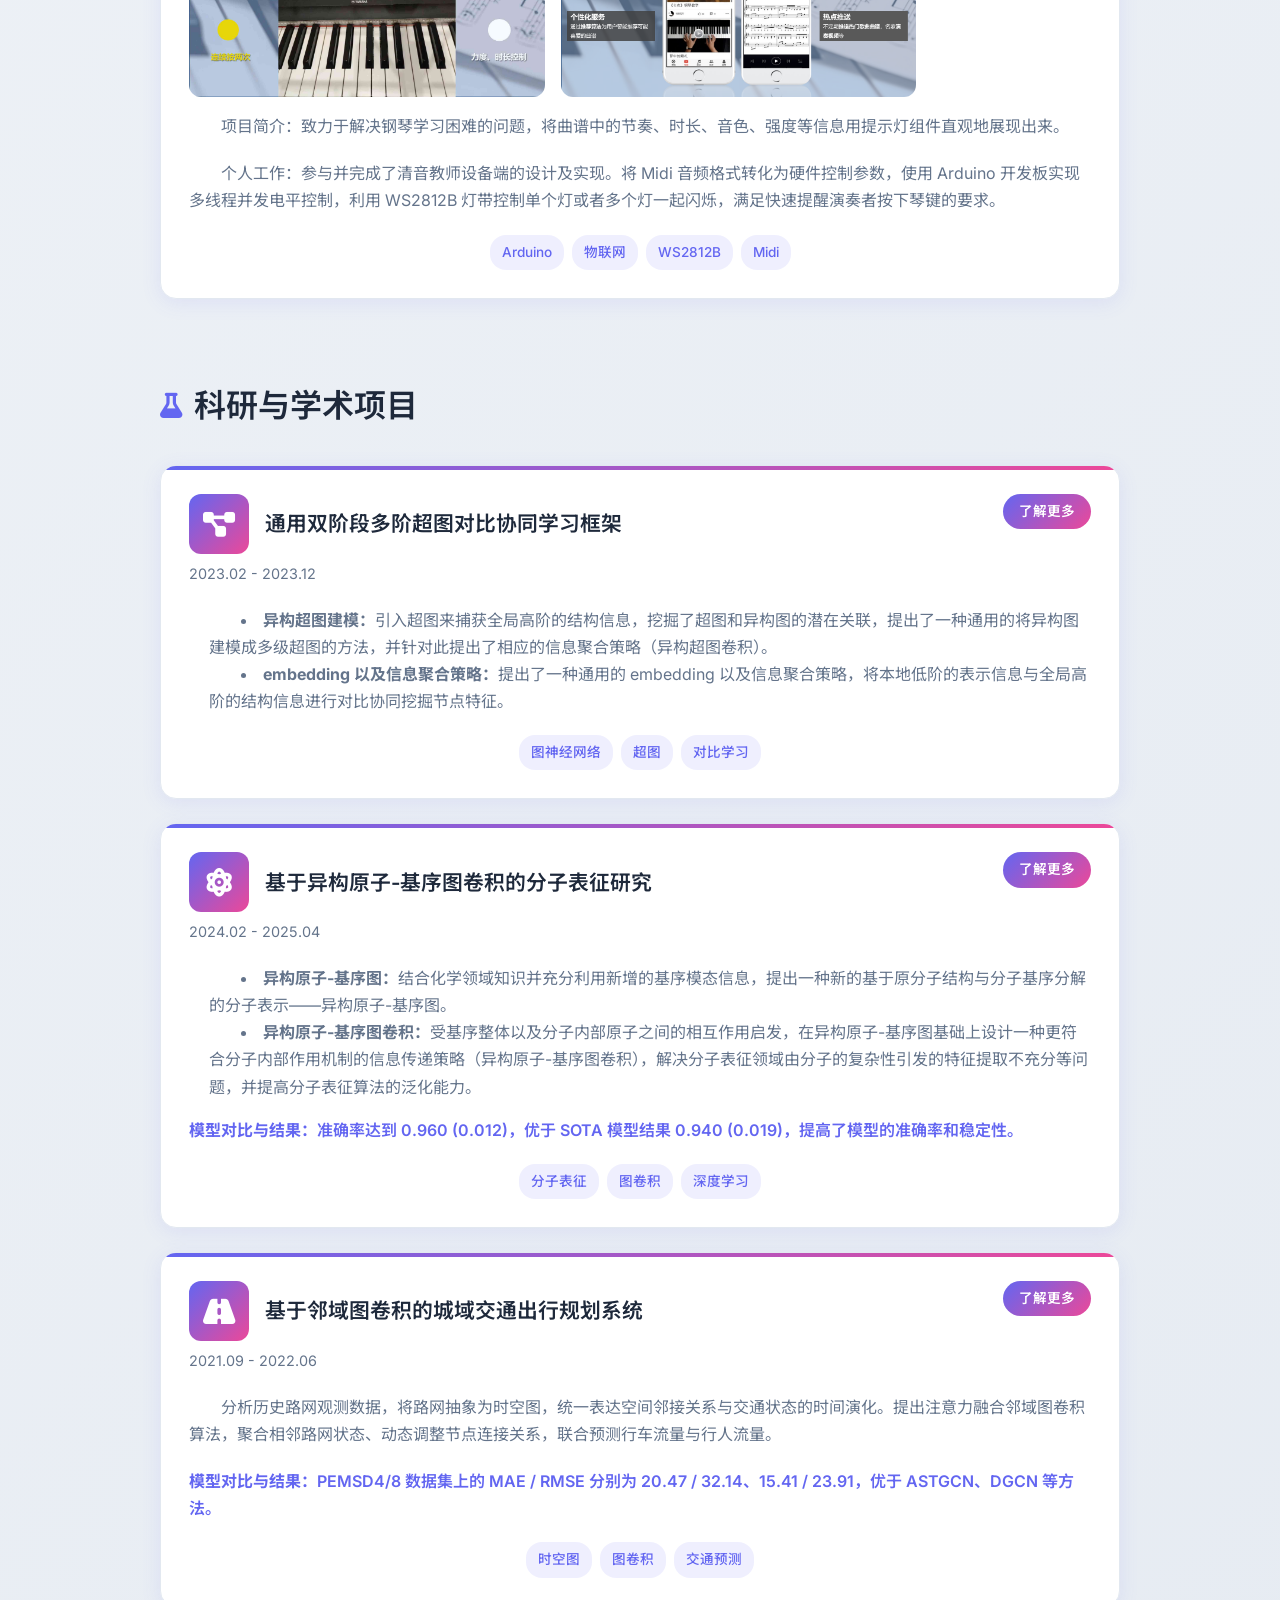
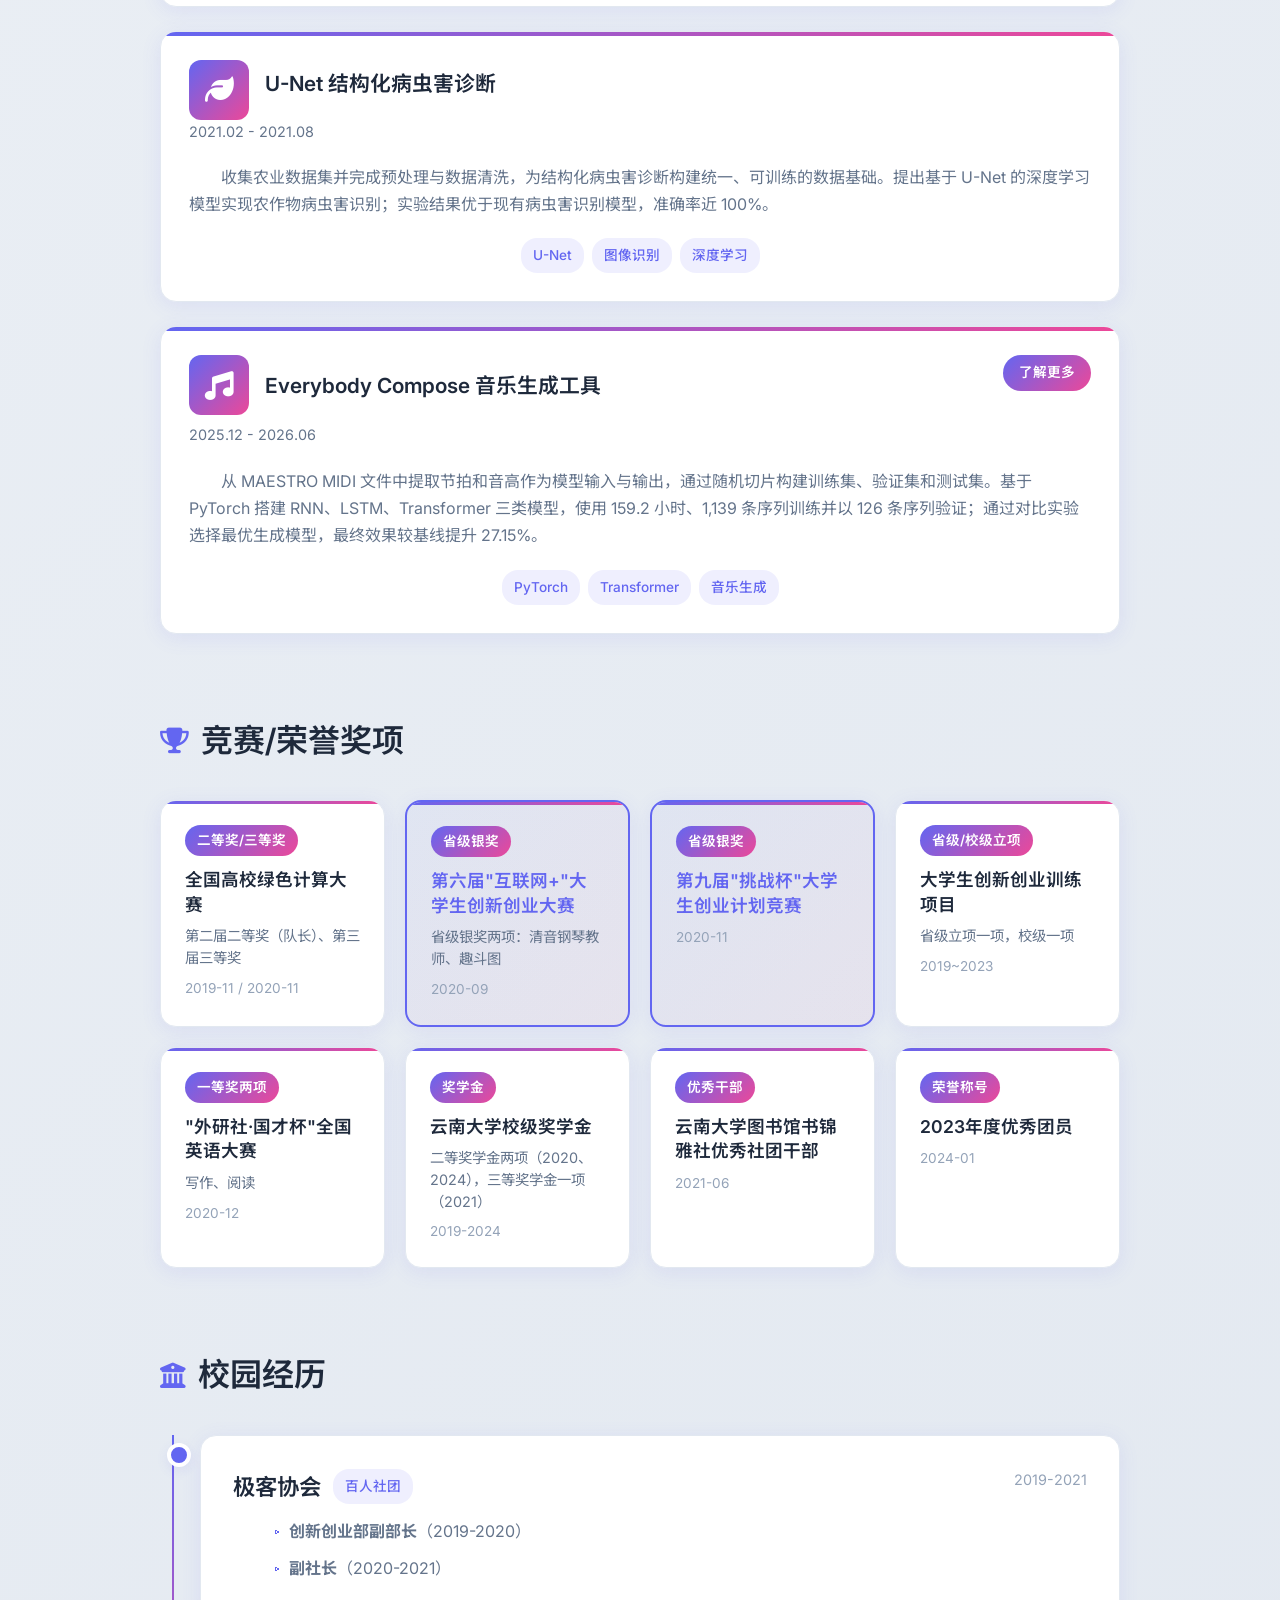
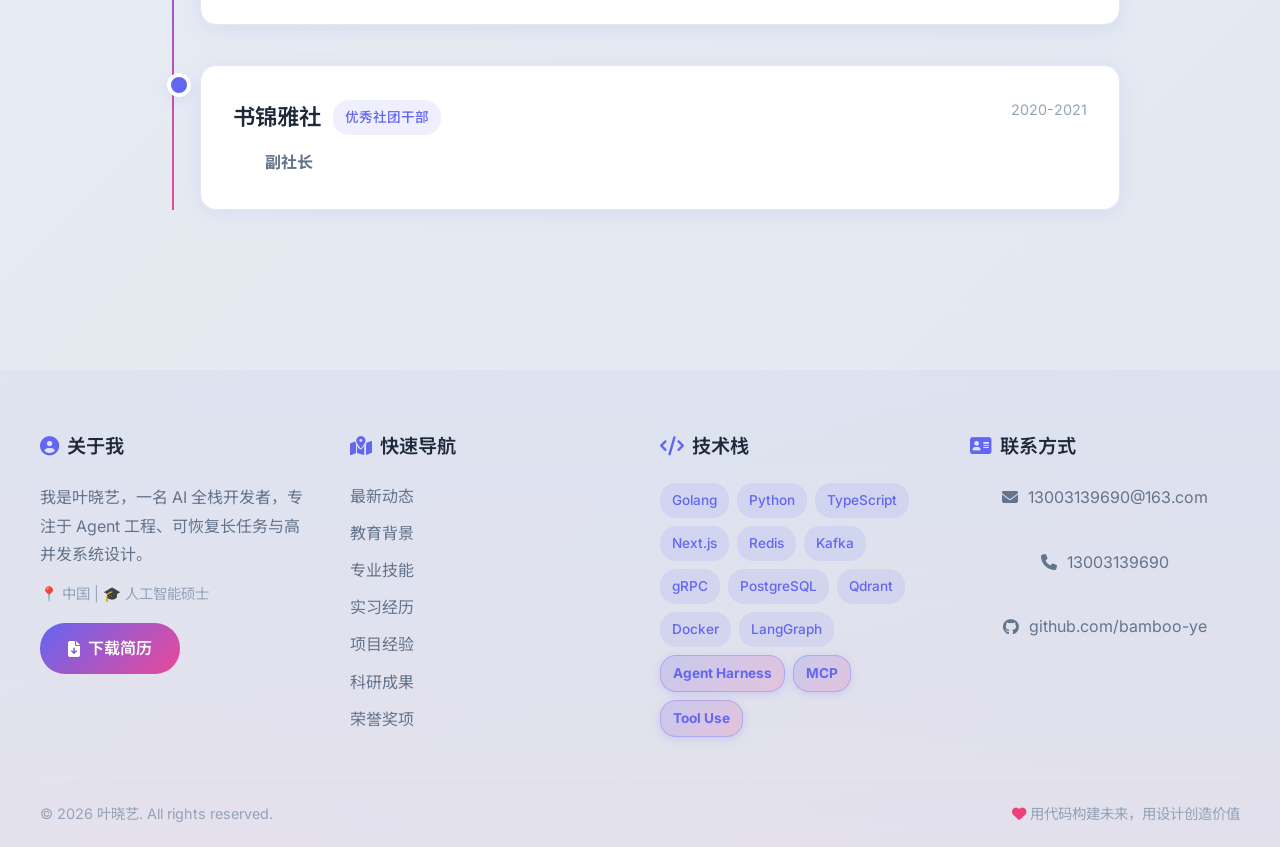
==== commit a4dc6d3c: "Highlight Companion health assistant integration" ====
--- a/index.html
+++ b/index.html
@@ -2160,7 +2160,7 @@
                     <a href="https://github.com/bamboo-ye" target="_blank" rel="noopener noreferrer" aria-label="访问叶晓艺的 GitHub 主页（新窗口打开）"><i class="fab fa-github" aria-hidden="true"></i><span>GitHub 主页</span></a>
                 </div>
                 <div class="hero-actions">
-                    <a href="rare/%E5%8F%B6%E6%99%93%E8%89%BA%E7%AE%80%E5%8E%86.pdf?v=20261014" target="_blank" rel="noopener noreferrer" class="hero-button primary">
+                    <a href="rare/%E5%8F%B6%E6%99%93%E8%89%BA%E7%AE%80%E5%8E%86.pdf?v=20261101" target="_blank" rel="noopener noreferrer" class="hero-button primary">
                         <i class="fas fa-file-download" aria-hidden="true"></i> 下载简历
                     </a>
                     <a href="#latest" class="hero-button secondary" id="scrollDownBtn">
@@ -2177,7 +2177,7 @@
                 <ol class="hero-strength-list">
                     <li>
                         <span class="hero-strength-number" aria-hidden="true">01</span>
-                        <div><h3>独立全栈交付</h3><p>独立完成“伴 AI”的 Next.js / Node.js 交互与 BFF、Go 服务、Python / LangGraph Agent 与 Worker，贯通流式对话、人工审批和工作台交付。</p></div>
+                        <div><h3>独立全栈交付</h3><p>独立开发“伴 AI”，以 Next.js、Go 与 Python / LangGraph 贯通流式交互、人工审批和工作台交付，接入独立部署的健康助手。</p></div>
                     </li>
                     <li>
                         <span class="hero-strength-number" aria-hidden="true">02</span>
@@ -2231,7 +2231,7 @@
                         <h3>伴 AI · 对话式个人 AI 工作台</h3>
                         <p class="latest-role">AI 全栈开发 · 独立设计与开发</p>
                         <p class="latest-lead">
-                            面向角色陪伴、生活助手、知识问答与办公创作，独立设计并开发对话式个人 AI 工作台。针对复杂请求执行不稳定、大文件超出上下文窗口、串行调用耗时及生成结果难以追溯和继续编辑等问题，构建可规划、可并行、可恢复的 Agent 系统。
+                            独立设计并开发对话式个人 AI 工作台，覆盖角色陪伴、生活助手、健康记录、知识问答与办公创作。针对复杂请求执行不稳定、大文件超出上下文窗口、串行调用耗时及生成结果难以追溯和继续编辑等问题，构建可规划、可并行、可恢复的 Agent 系统。
                         </p>
                         <p class="latest-lead" style="margin-top: 12px;"><strong>我的职责：</strong>以 Next.js / Node.js 承载 Web 交互与管理端同源 BFF，Go 负责鉴权、业务 API 与任务持久化，Python / LangGraph 完成意图识别、任务规划与工具编排；统一知识中心提供检索与来源核验，独立 Worker 处理文档，前端通过流式事件、审批交互及工作台完成交付。</p>
                         <div class="latest-actions">
@@ -2260,12 +2260,12 @@
 
                 <div class="scene-showcase">
                     <div class="scene-heading">
-                        <h4>四个场景，一套工作台</h4>
-                        <span>从陪伴到创作，探索伴 AI</span>
+                        <h4>伴 AI 应用场景</h4>
                     </div>
                     <div class="scene-tabs" aria-label="伴 AI 应用场景">
                         <button class="scene-tab" id="scene-tab-companion" data-scene="scene-companion" type="button"><i class="fas fa-heart" aria-hidden="true"></i>角色陪伴</button>
                         <button class="scene-tab" id="scene-tab-assistant" data-scene="scene-assistant" type="button"><i class="fas fa-compass" aria-hidden="true"></i>生活助手</button>
+                        <button class="scene-tab" id="scene-tab-health" data-scene="scene-health" type="button"><i class="fas fa-heart-pulse" aria-hidden="true"></i>健康助手</button>
                         <button class="scene-tab" id="scene-tab-knowledge" data-scene="scene-knowledge" type="button"><i class="fas fa-book-open" aria-hidden="true"></i>知识问答</button>
                         <button class="scene-tab" id="scene-tab-creation" data-scene="scene-creation" type="button"><i class="fas fa-file-pen" aria-hidden="true"></i>办公创作</button>
                     </div>
@@ -2278,6 +2278,11 @@
                         <h5>从需求理解到任务执行</h5>
                         <p>根据请求复杂度选择直接回答、单工具执行或依赖任务规划；独立任务并行、依赖任务有序推进，配合人工审批与断点恢复完成任务。</p>
                         <p class="scene-stack">依赖 DAG · Human-in-the-loop · Checkpoint</p>
+                    </div>
+                    <div class="scene-panel" id="scene-health">
+                        <h5>图文记录健康变化，核对后保存</h5>
+                        <p>通过图文对话生成记录草稿，经用户确认后保存病程、实际用药记录或随访提醒。用户可在「我的与隐私」导出或清除健康记录。健康助手由部署方按需启用。</p>
+                        <p class="scene-stack">图文交互 · 用户确认 · 健康数据管理</p>
                     </div>
                     <div class="scene-panel" id="scene-knowledge">
                         <h5>回答有依据，来源可追溯</h5>
@@ -2323,10 +2328,15 @@
                         <strong>断点恢复与幂等执行，成功分支可复用</strong>
                         基于 PostgreSQL、LangGraph Checkpoint、任务租约与修订版本隔离实现持久化执行。异步任务启动后挂起等待，恢复时复用任务 ID 和成功分支，仅重试可恢复的失败步骤；结合内容寻址缓存、数据库优先调度及可选 Kafka Outbox / Inbox，减少重复调用与重复副作用。
                     </div>
-                    <div class="latest-highlight" style="grid-column: 1 / -1;">
+                    <div class="latest-highlight">
                         <span class="latest-highlight-label">07 / DELIVERY &amp; GOVERNANCE</span>
                         <strong>全栈交付闭环，工具权限与版本可治理</strong>
                         通过可信工具网关、MCP 白名单与人工审批控制写操作。支持 Agent / Prompt / 模型配置版本绑定、灰度发布及回滚，接入链路追踪、调用成本、用户配额与审计记录，并建立知识反馈复核、并行恢复及证据核验回归测试。
+                    </div>
+                    <div class="latest-highlight">
+                        <span class="latest-highlight-label">08 / HEALTH ASSISTANT</span>
+                        <strong>健康助手接入，按账户隔离记录</strong>
+                        将 Healthy Care 个人健康空间接入 Next.js 工作台，复用伴 AI 登录，由 Go 网关验证会话后将请求转发至独立健康服务。Python / LangGraph 负责对话与检查点，Go 服务负责记录和写入确认。健康数据按账户隔离，数据库、附件和备份使用独立存储，健康服务可单独启用。
                     </div>
                 </div>
 
@@ -2835,7 +2845,7 @@
                     <p>我是叶晓艺，一名 AI 全栈开发者，专注于 Agent 工程、可恢复长任务与高并发系统设计。</p>
                     <p style="margin-top: 8px; color: var(--text-muted); font-size: 0.9rem;">📍 中国 | 🎓 人工智能硕士</p>
                     <div style="margin-top: 16px;">
-                        <a href="rare/%E5%8F%B6%E6%99%93%E8%89%BA%E7%AE%80%E5%8E%86.pdf?v=20261014" target="_blank" rel="noopener noreferrer" class="cta-btn primary">
+                        <a href="rare/%E5%8F%B6%E6%99%93%E8%89%BA%E7%AE%80%E5%8E%86.pdf?v=20261101" target="_blank" rel="noopener noreferrer" class="cta-btn primary">
                             <i class="fas fa-file-download"></i> 下载简历
                         </a>
                     </div>
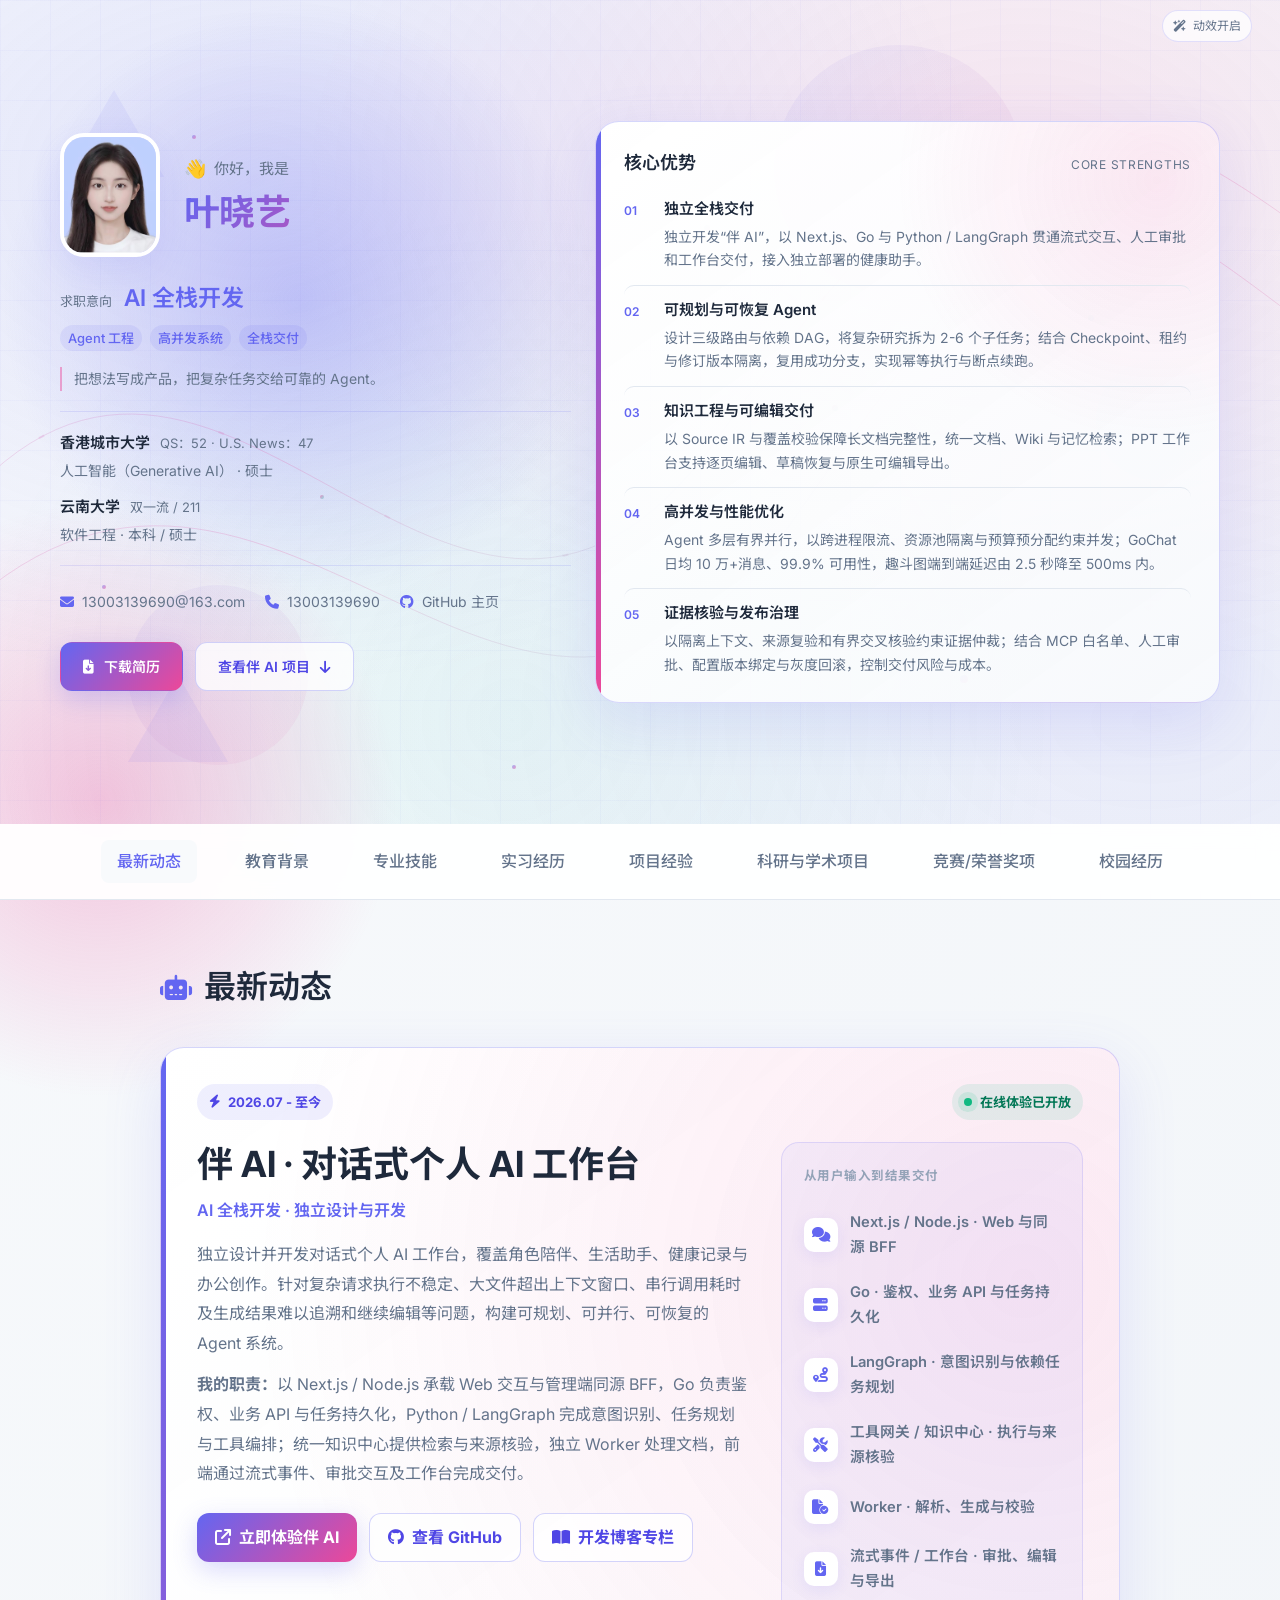
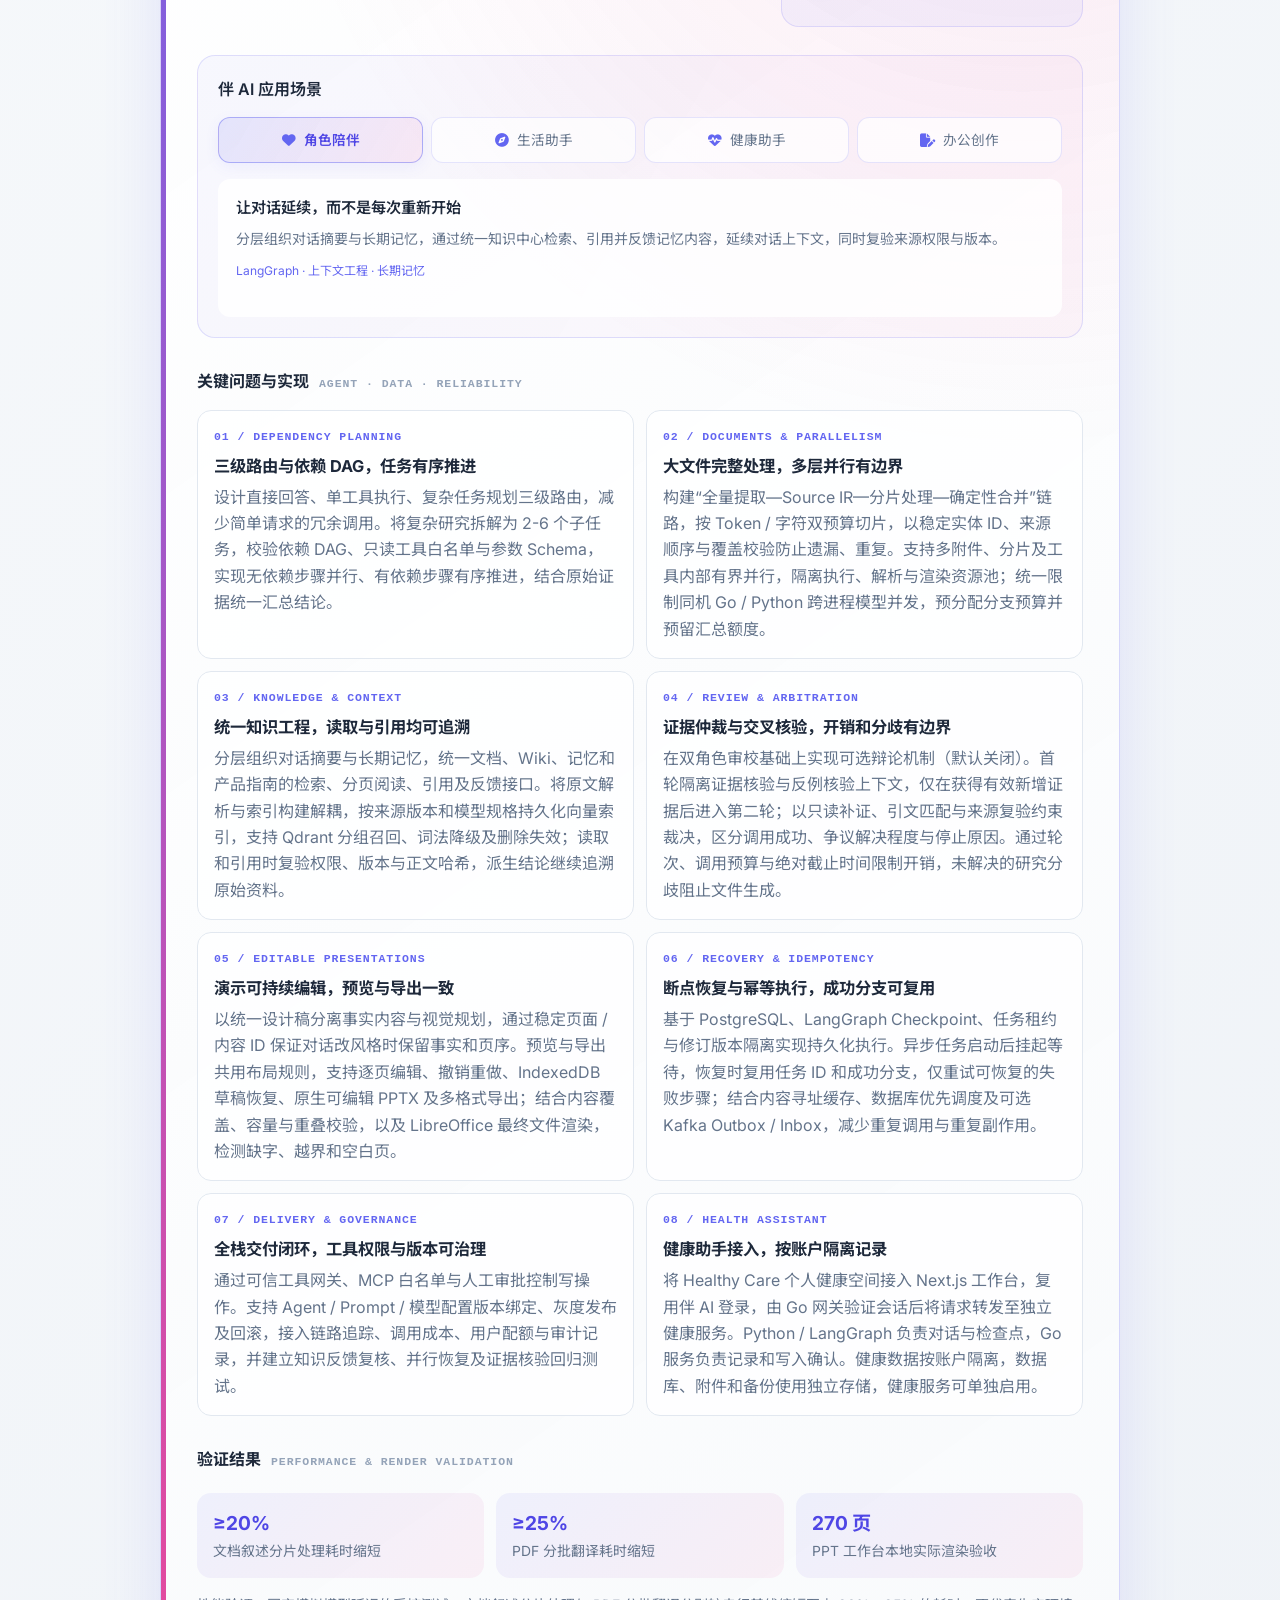
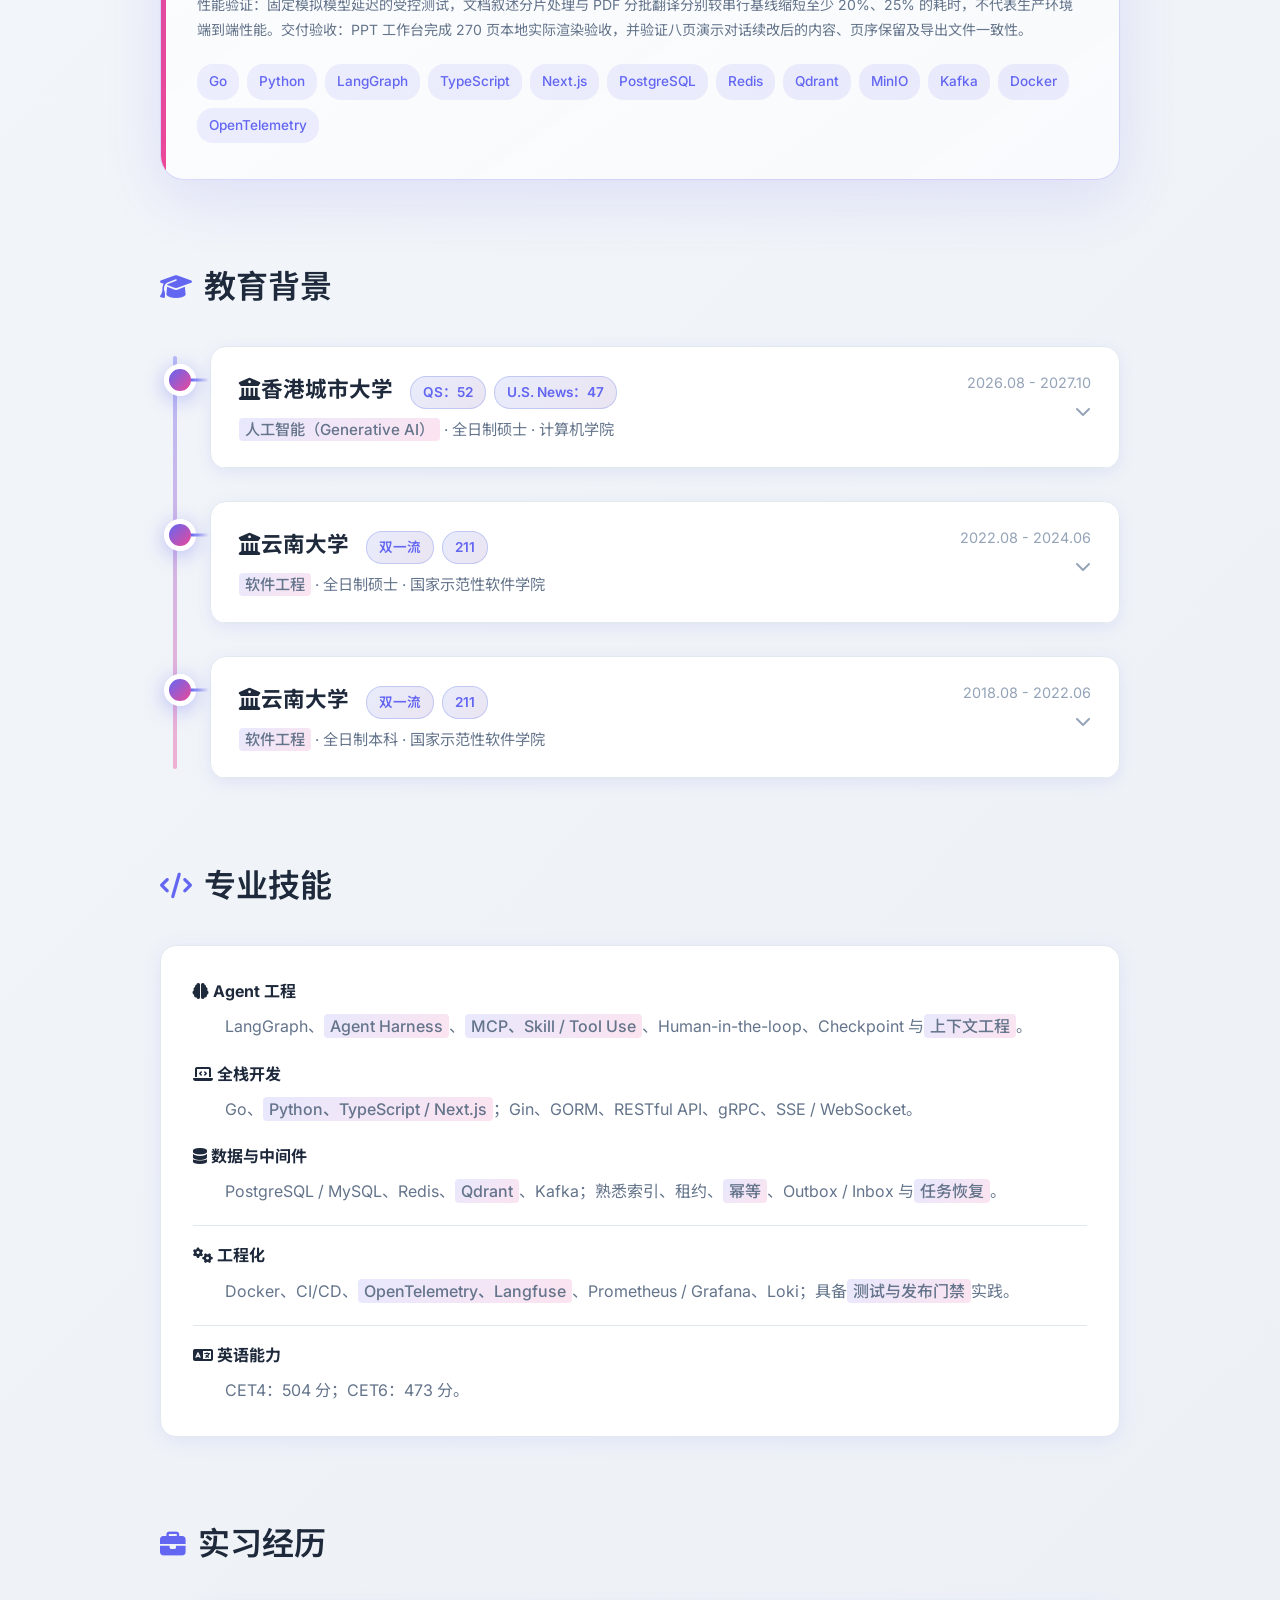
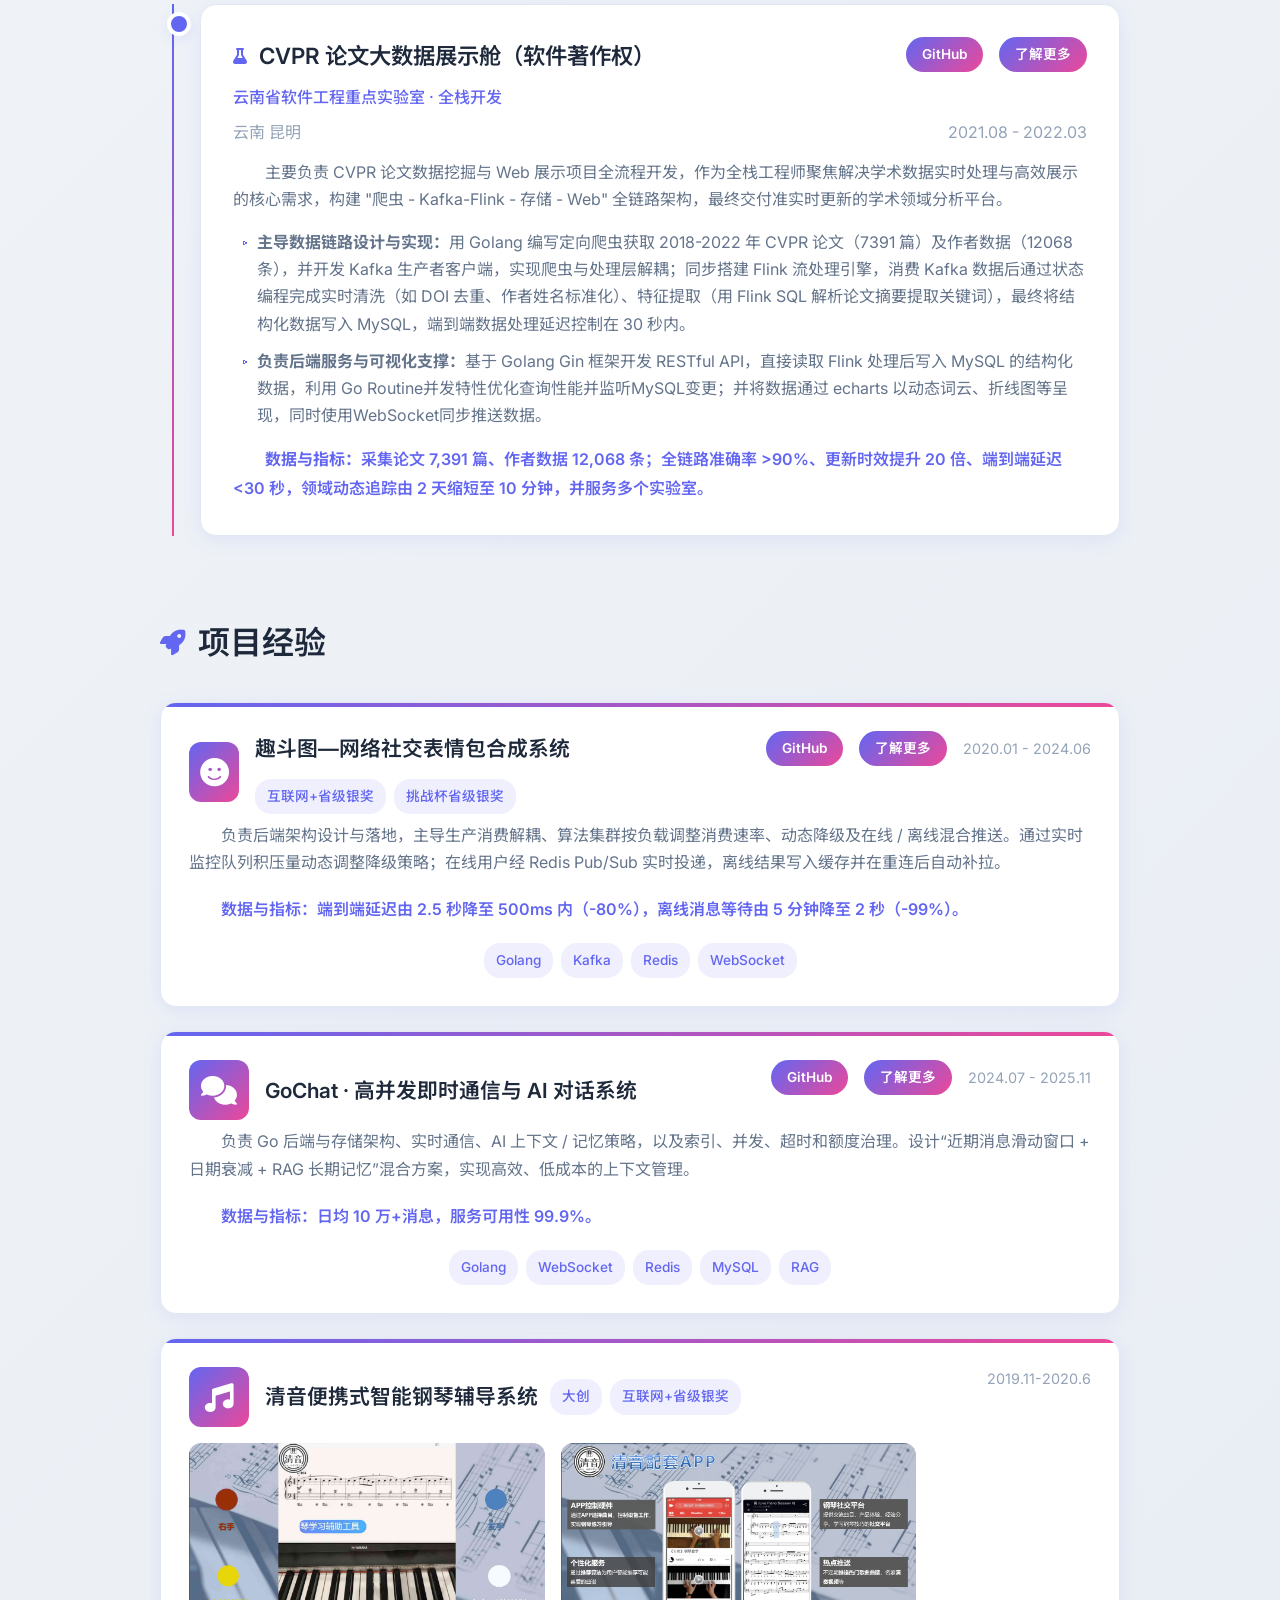
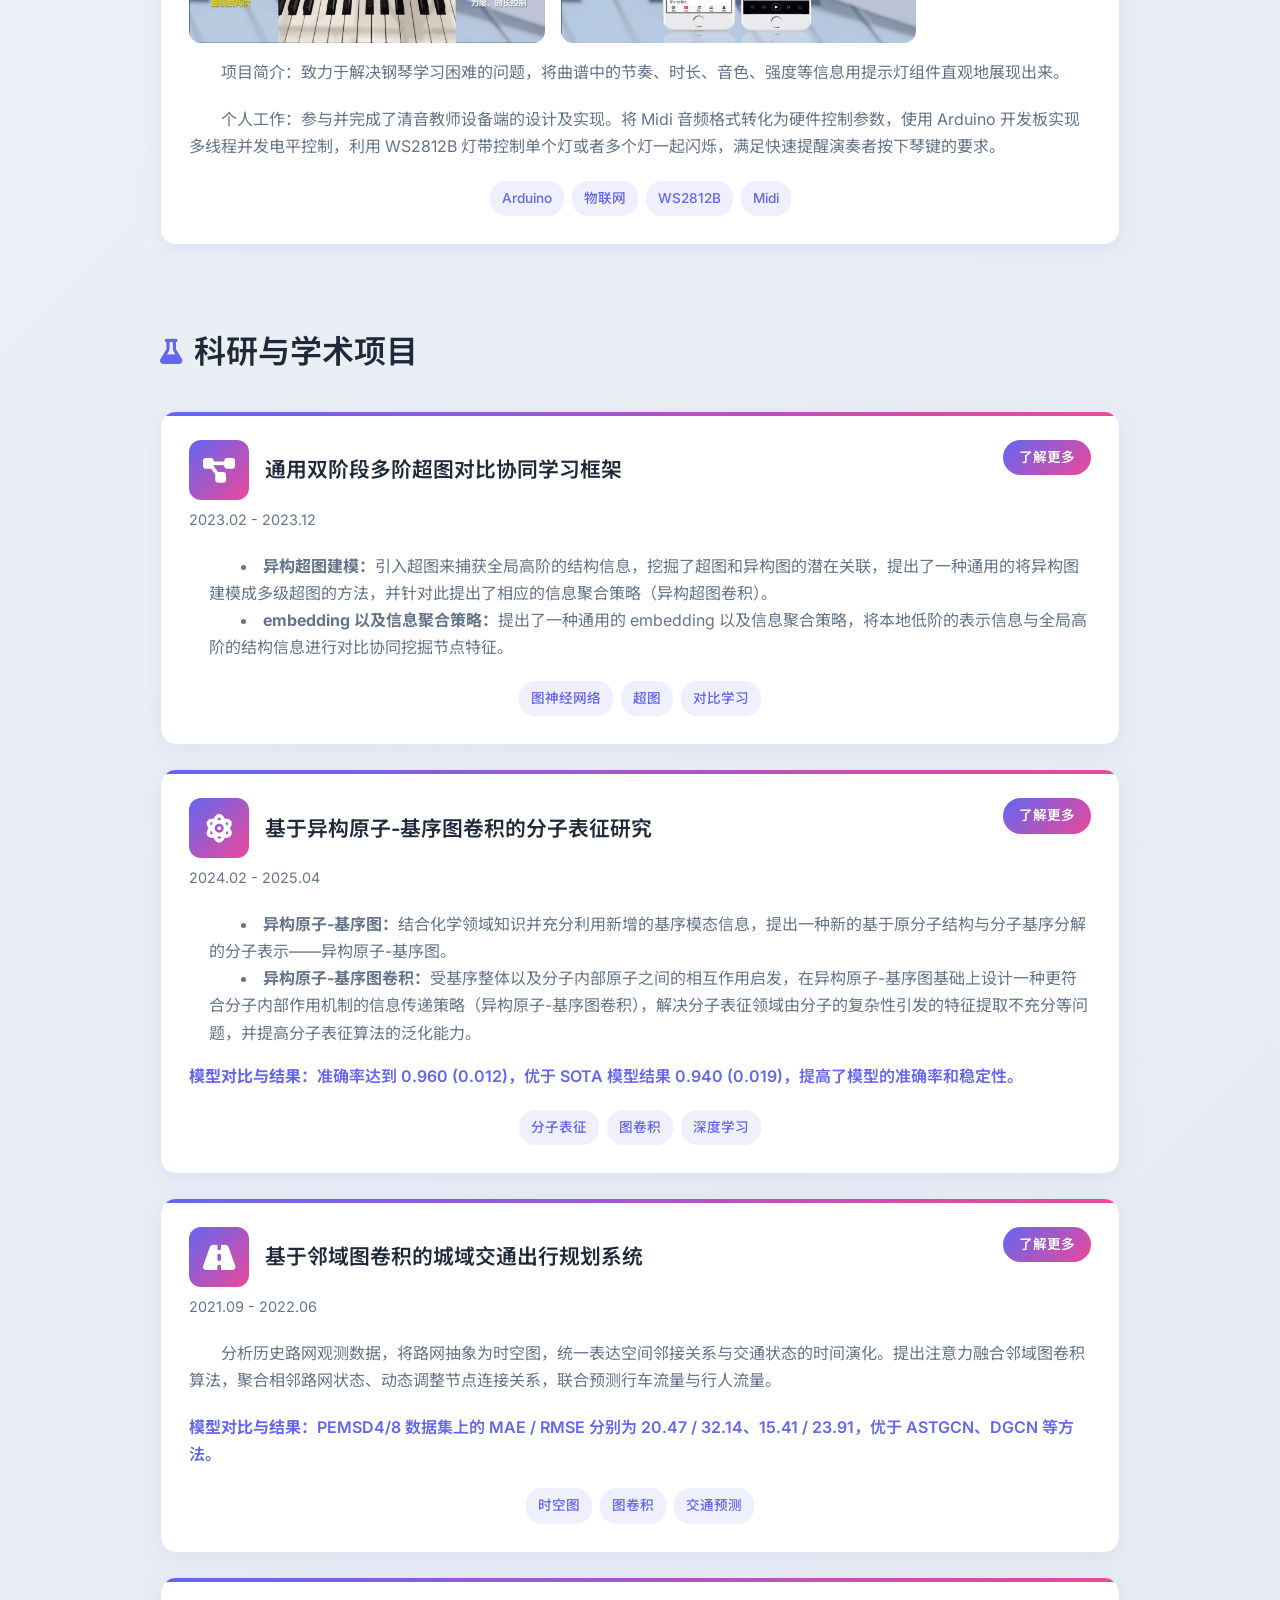
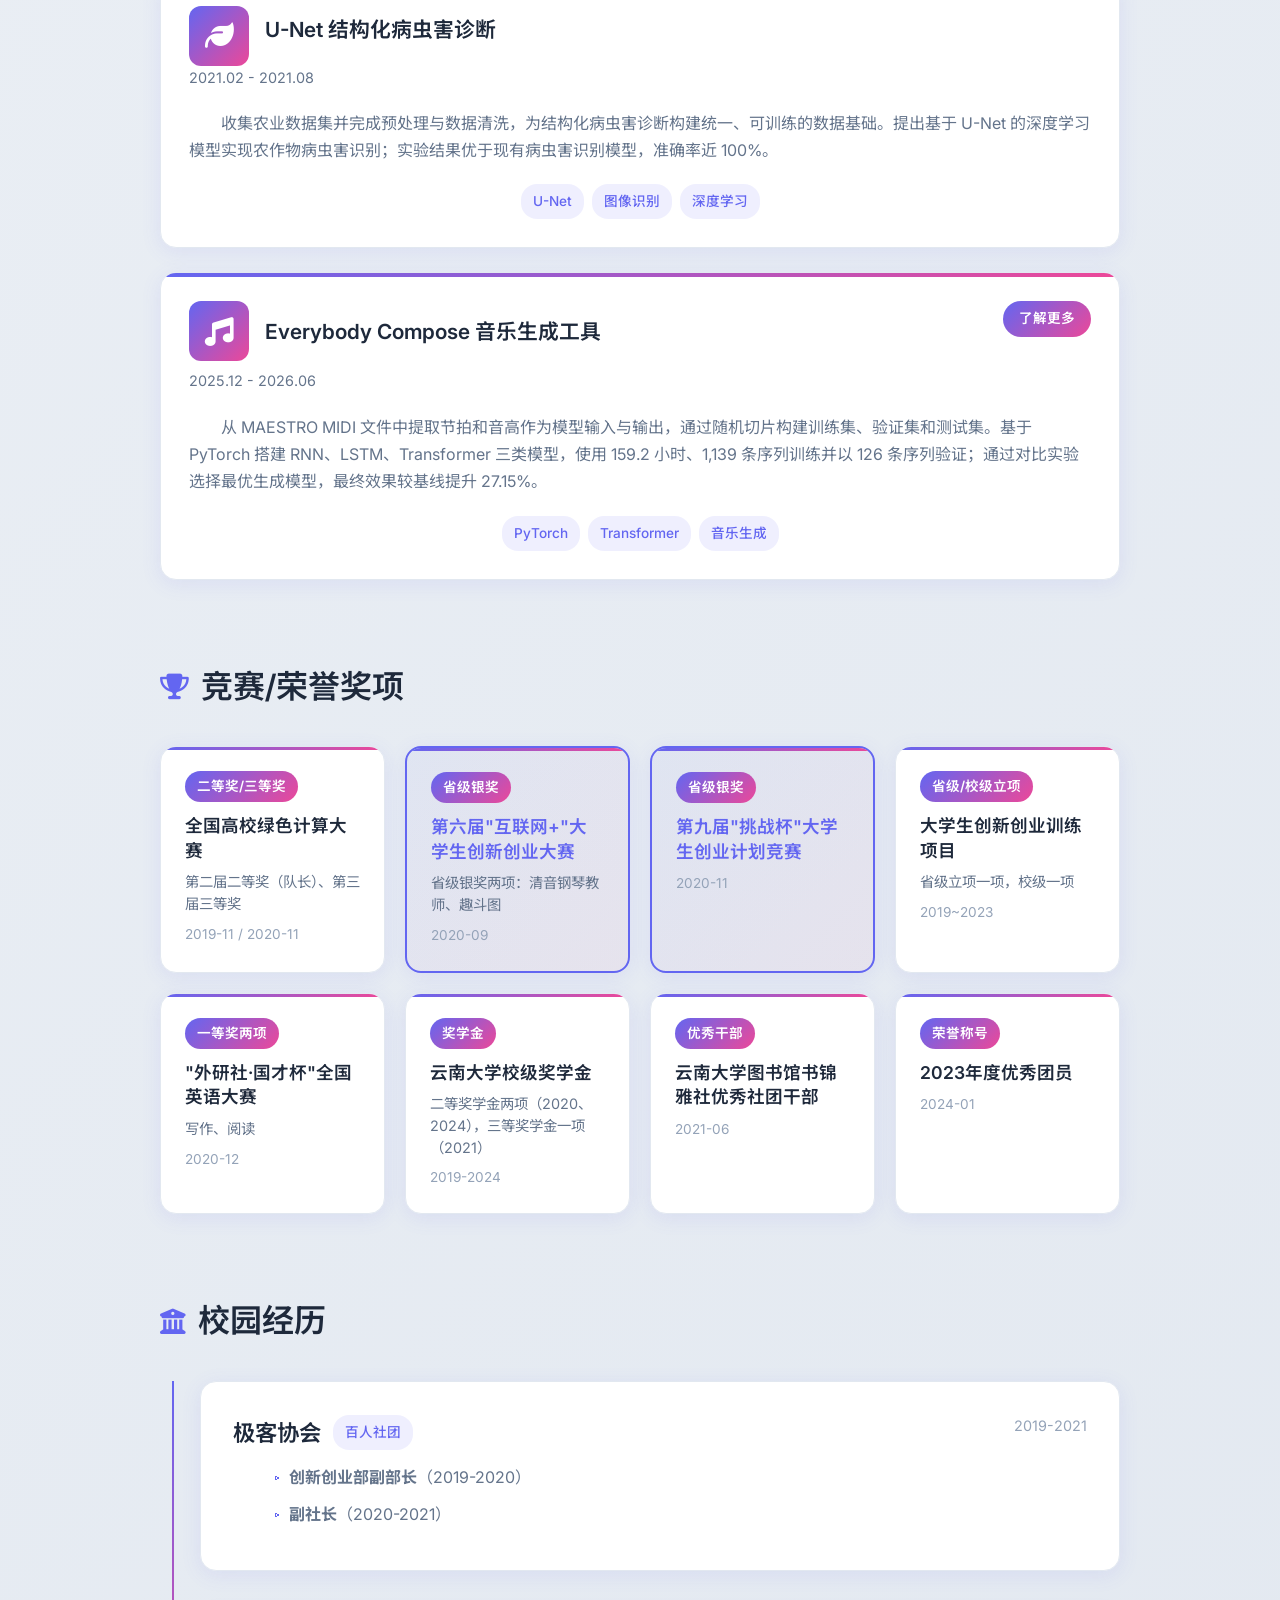
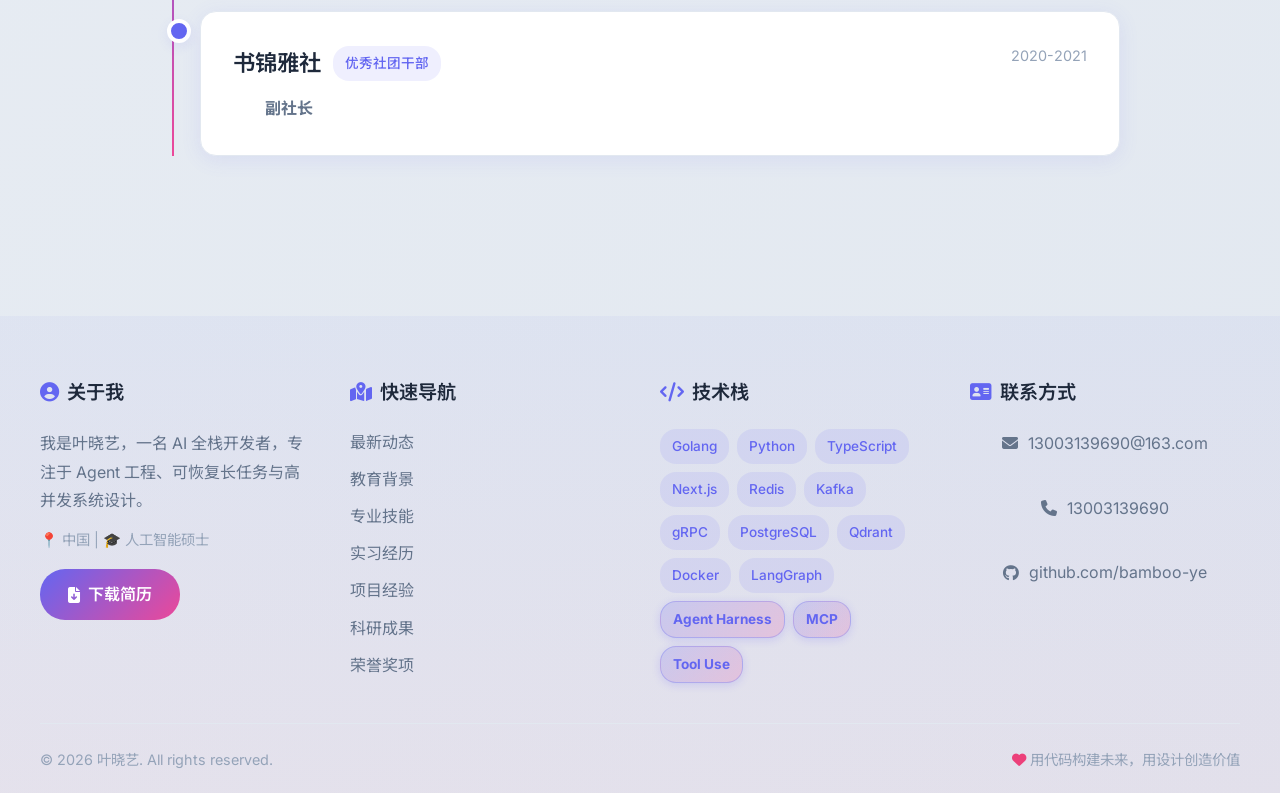
==== commit 83091aa3: "Remove knowledge Q&A from resume scenarios" ====
--- a/index.html
+++ b/index.html
@@ -2231,7 +2231,7 @@
                         <h3>伴 AI · 对话式个人 AI 工作台</h3>
                         <p class="latest-role">AI 全栈开发 · 独立设计与开发</p>
                         <p class="latest-lead">
-                            独立设计并开发对话式个人 AI 工作台，覆盖角色陪伴、生活助手、健康记录、知识问答与办公创作。针对复杂请求执行不稳定、大文件超出上下文窗口、串行调用耗时及生成结果难以追溯和继续编辑等问题，构建可规划、可并行、可恢复的 Agent 系统。
+                            独立设计并开发对话式个人 AI 工作台，覆盖角色陪伴、生活助手、健康记录与办公创作。针对复杂请求执行不稳定、大文件超出上下文窗口、串行调用耗时及生成结果难以追溯和继续编辑等问题，构建可规划、可并行、可恢复的 Agent 系统。
                         </p>
                         <p class="latest-lead" style="margin-top: 12px;"><strong>我的职责：</strong>以 Next.js / Node.js 承载 Web 交互与管理端同源 BFF，Go 负责鉴权、业务 API 与任务持久化，Python / LangGraph 完成意图识别、任务规划与工具编排；统一知识中心提供检索与来源核验，独立 Worker 处理文档，前端通过流式事件、审批交互及工作台完成交付。</p>
                         <div class="latest-actions">
@@ -2266,7 +2266,6 @@
                         <button class="scene-tab" id="scene-tab-companion" data-scene="scene-companion" type="button"><i class="fas fa-heart" aria-hidden="true"></i>角色陪伴</button>
                         <button class="scene-tab" id="scene-tab-assistant" data-scene="scene-assistant" type="button"><i class="fas fa-compass" aria-hidden="true"></i>生活助手</button>
                         <button class="scene-tab" id="scene-tab-health" data-scene="scene-health" type="button"><i class="fas fa-heart-pulse" aria-hidden="true"></i>健康助手</button>
-                        <button class="scene-tab" id="scene-tab-knowledge" data-scene="scene-knowledge" type="button"><i class="fas fa-book-open" aria-hidden="true"></i>知识问答</button>
                         <button class="scene-tab" id="scene-tab-creation" data-scene="scene-creation" type="button"><i class="fas fa-file-pen" aria-hidden="true"></i>办公创作</button>
                     </div>
                     <div class="scene-panel" id="scene-companion">
@@ -2283,11 +2282,6 @@
                         <h5>图文记录健康变化，核对后保存</h5>
                         <p>通过图文对话生成记录草稿，经用户确认后保存病程、实际用药记录或随访提醒。用户可在「我的与隐私」导出或清除健康记录。健康助手由部署方按需启用。</p>
                         <p class="scene-stack">图文交互 · 用户确认 · 健康数据管理</p>
-                    </div>
-                    <div class="scene-panel" id="scene-knowledge">
-                        <h5>回答有依据，来源可追溯</h5>
-                        <p>统一检索文档、Wiki、记忆与产品指南，支持分页阅读、Qdrant 分组召回与词法降级；读取和引用时复验权限、版本及正文哈希，派生结论继续追溯原始资料。</p>
-                        <p class="scene-stack">Qdrant · 统一知识中心 · 来源复验</p>
                     </div>
                     <div class="scene-panel" id="scene-creation">
                         <h5>从附件到可继续编辑的交付物</h5>
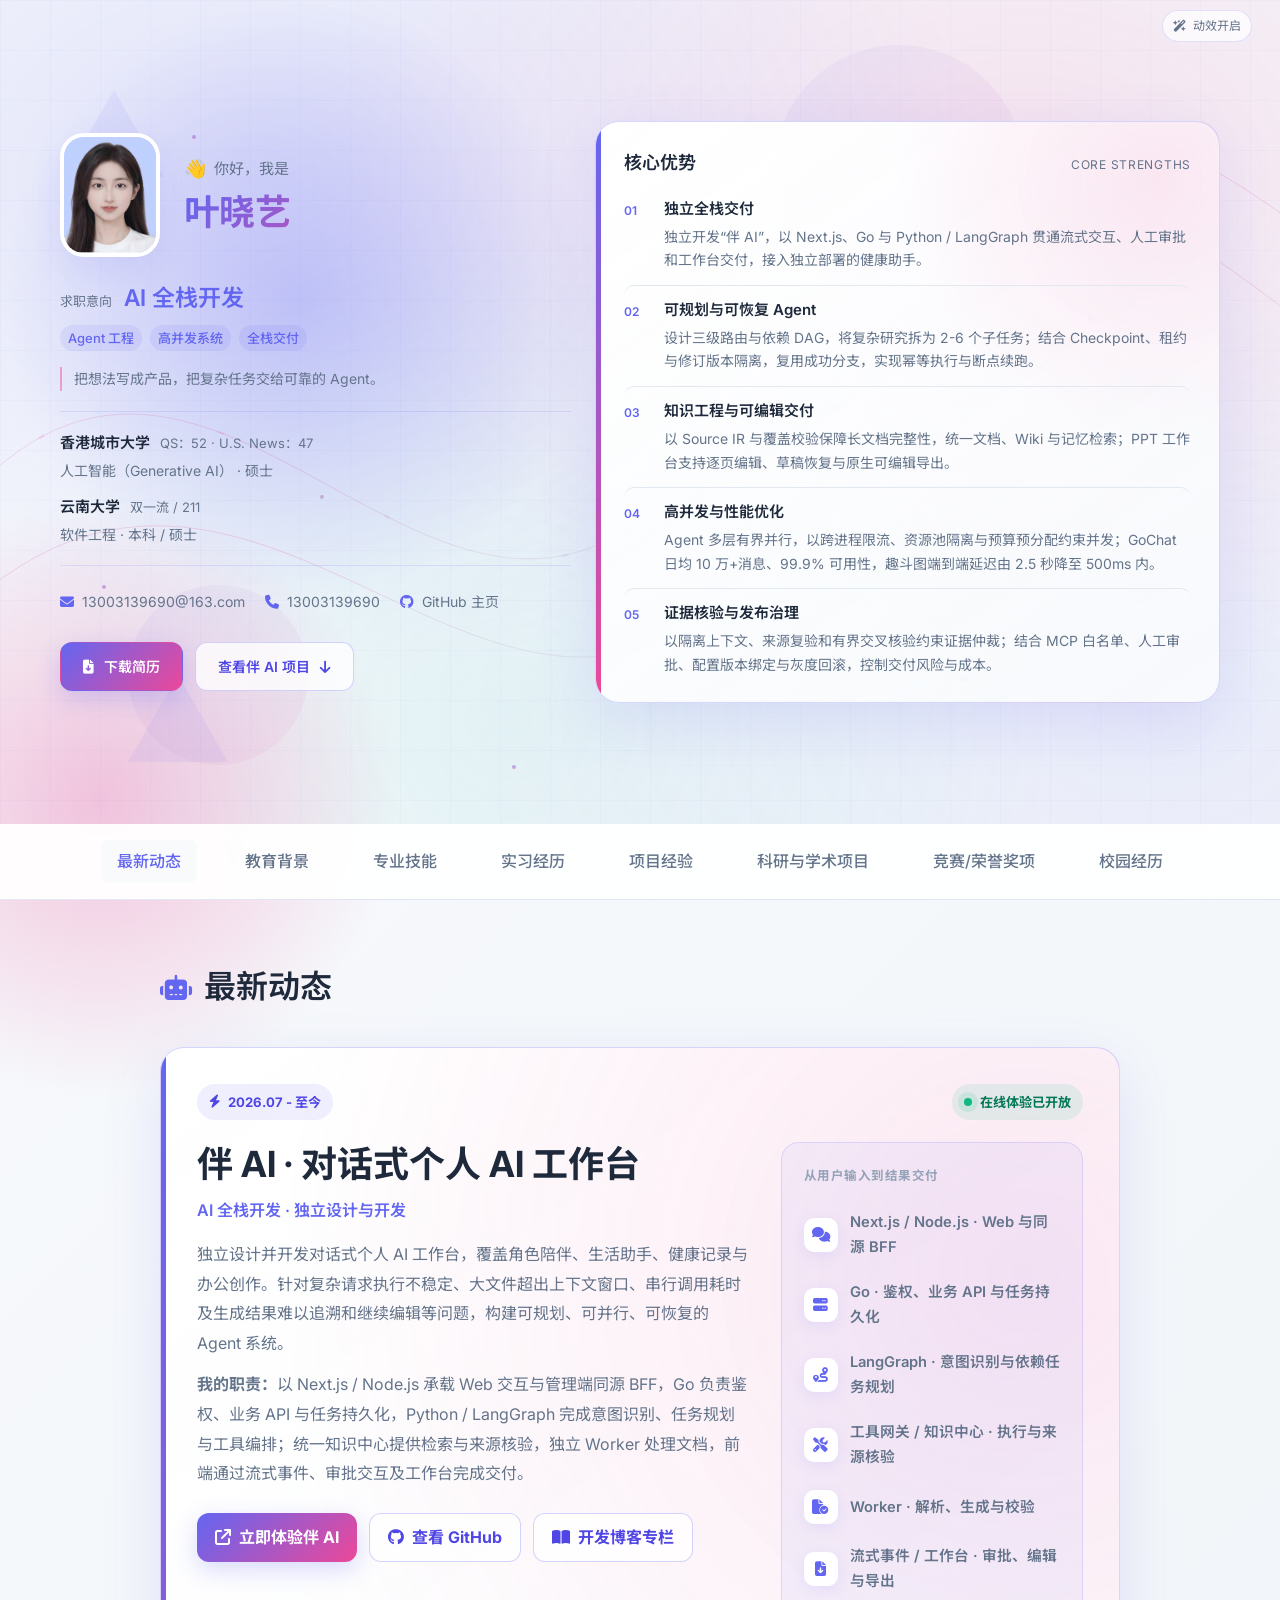
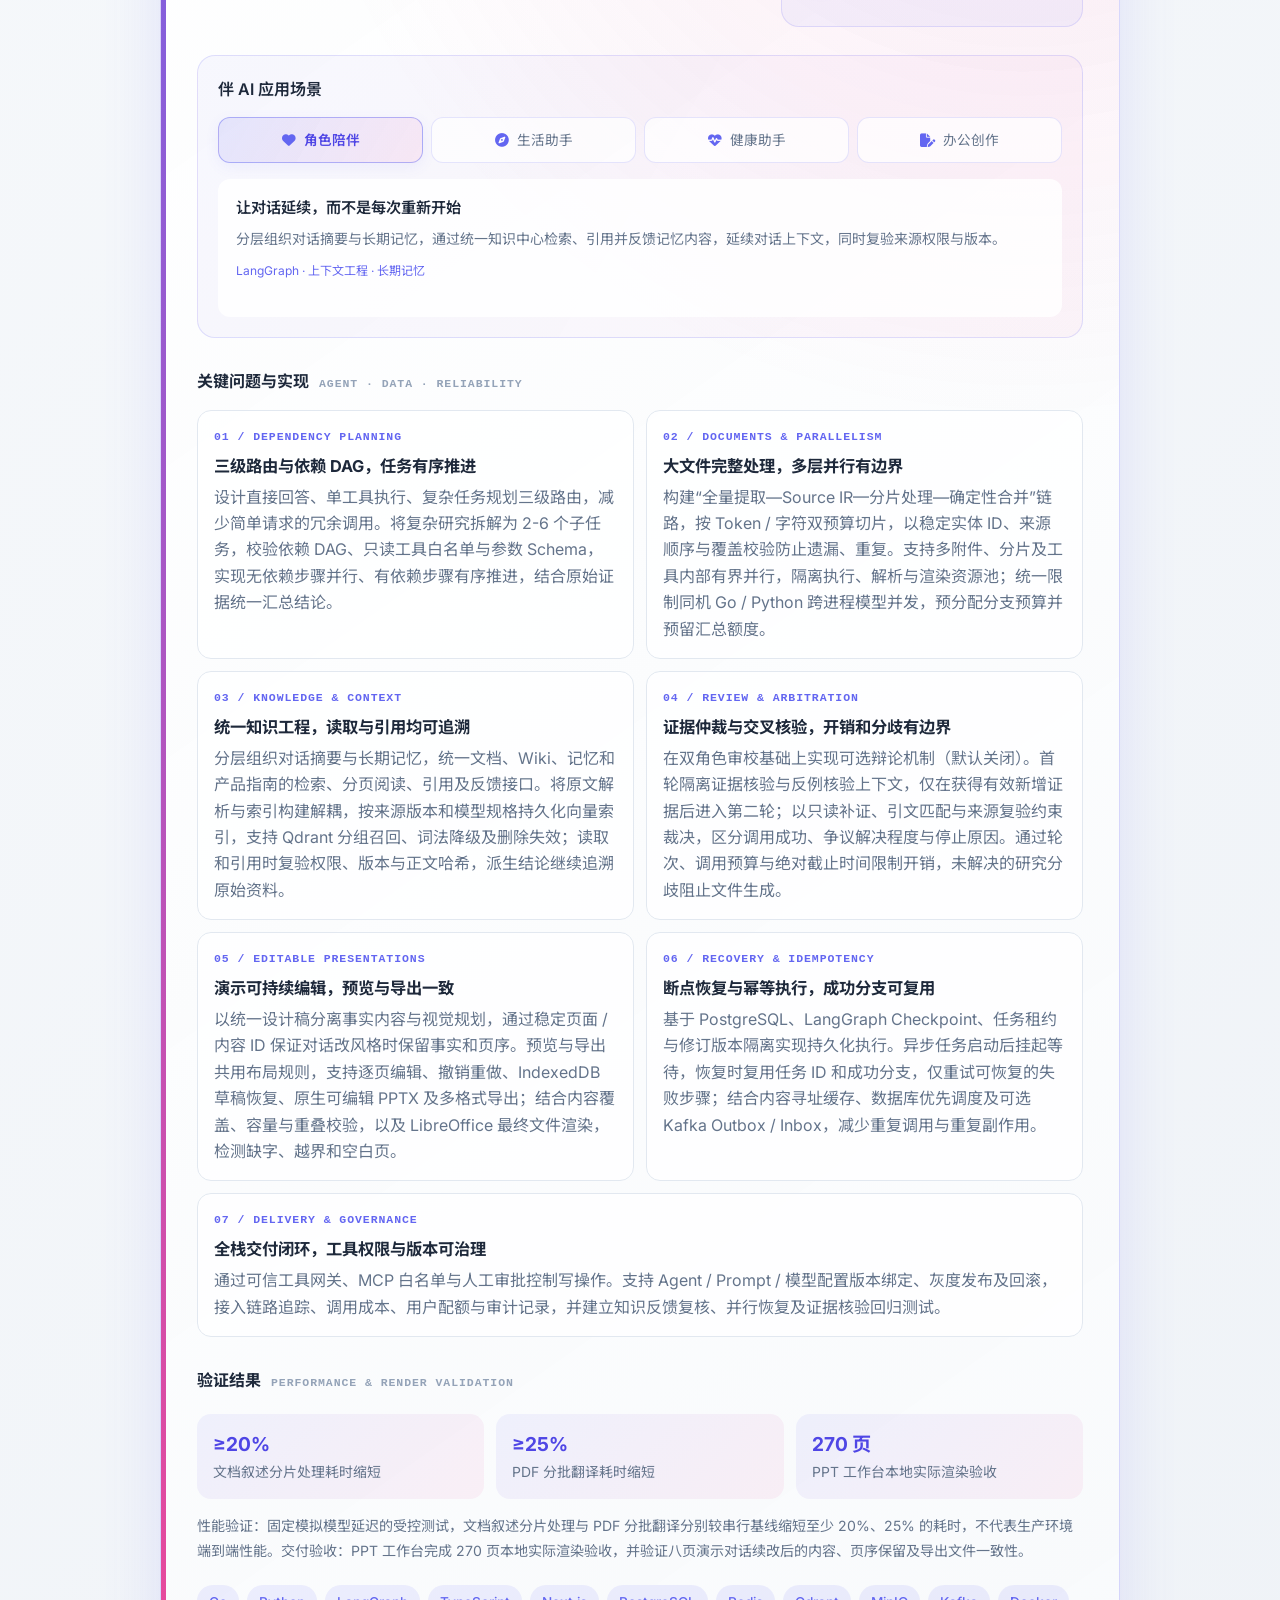
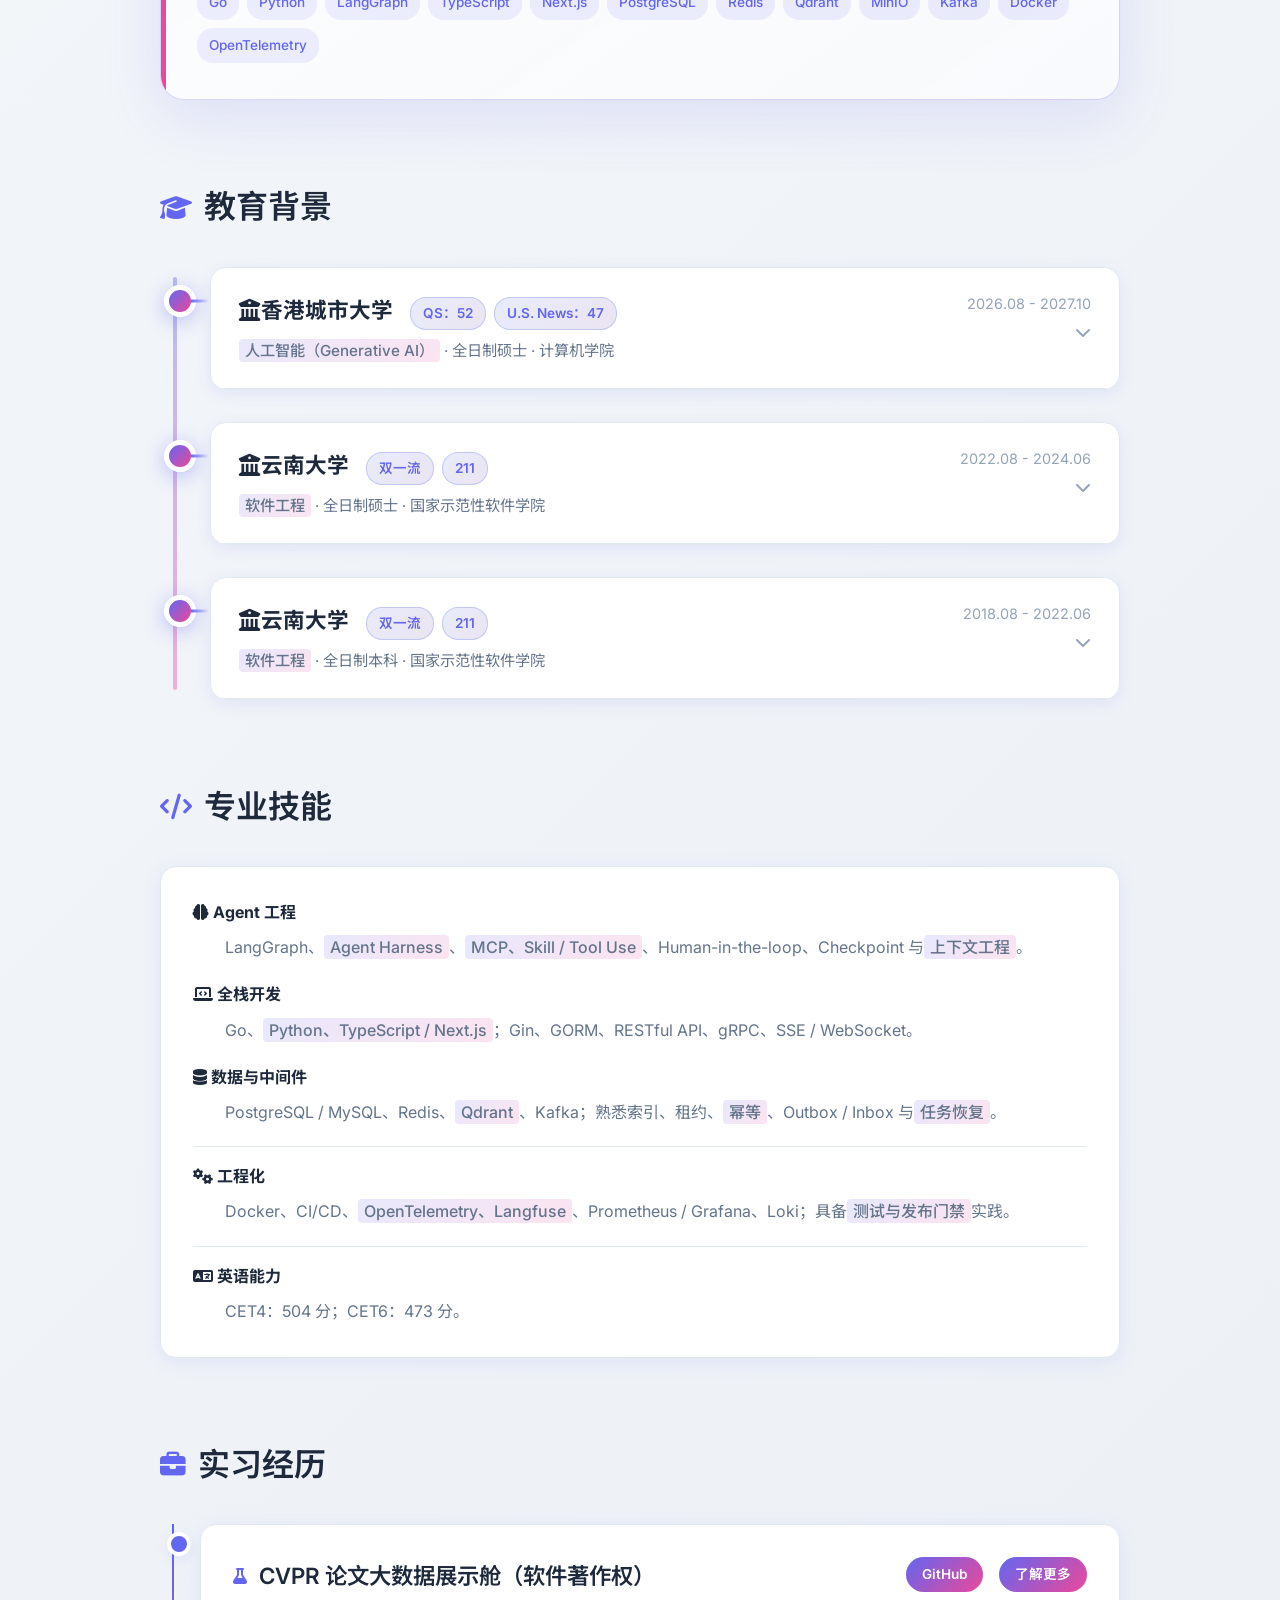
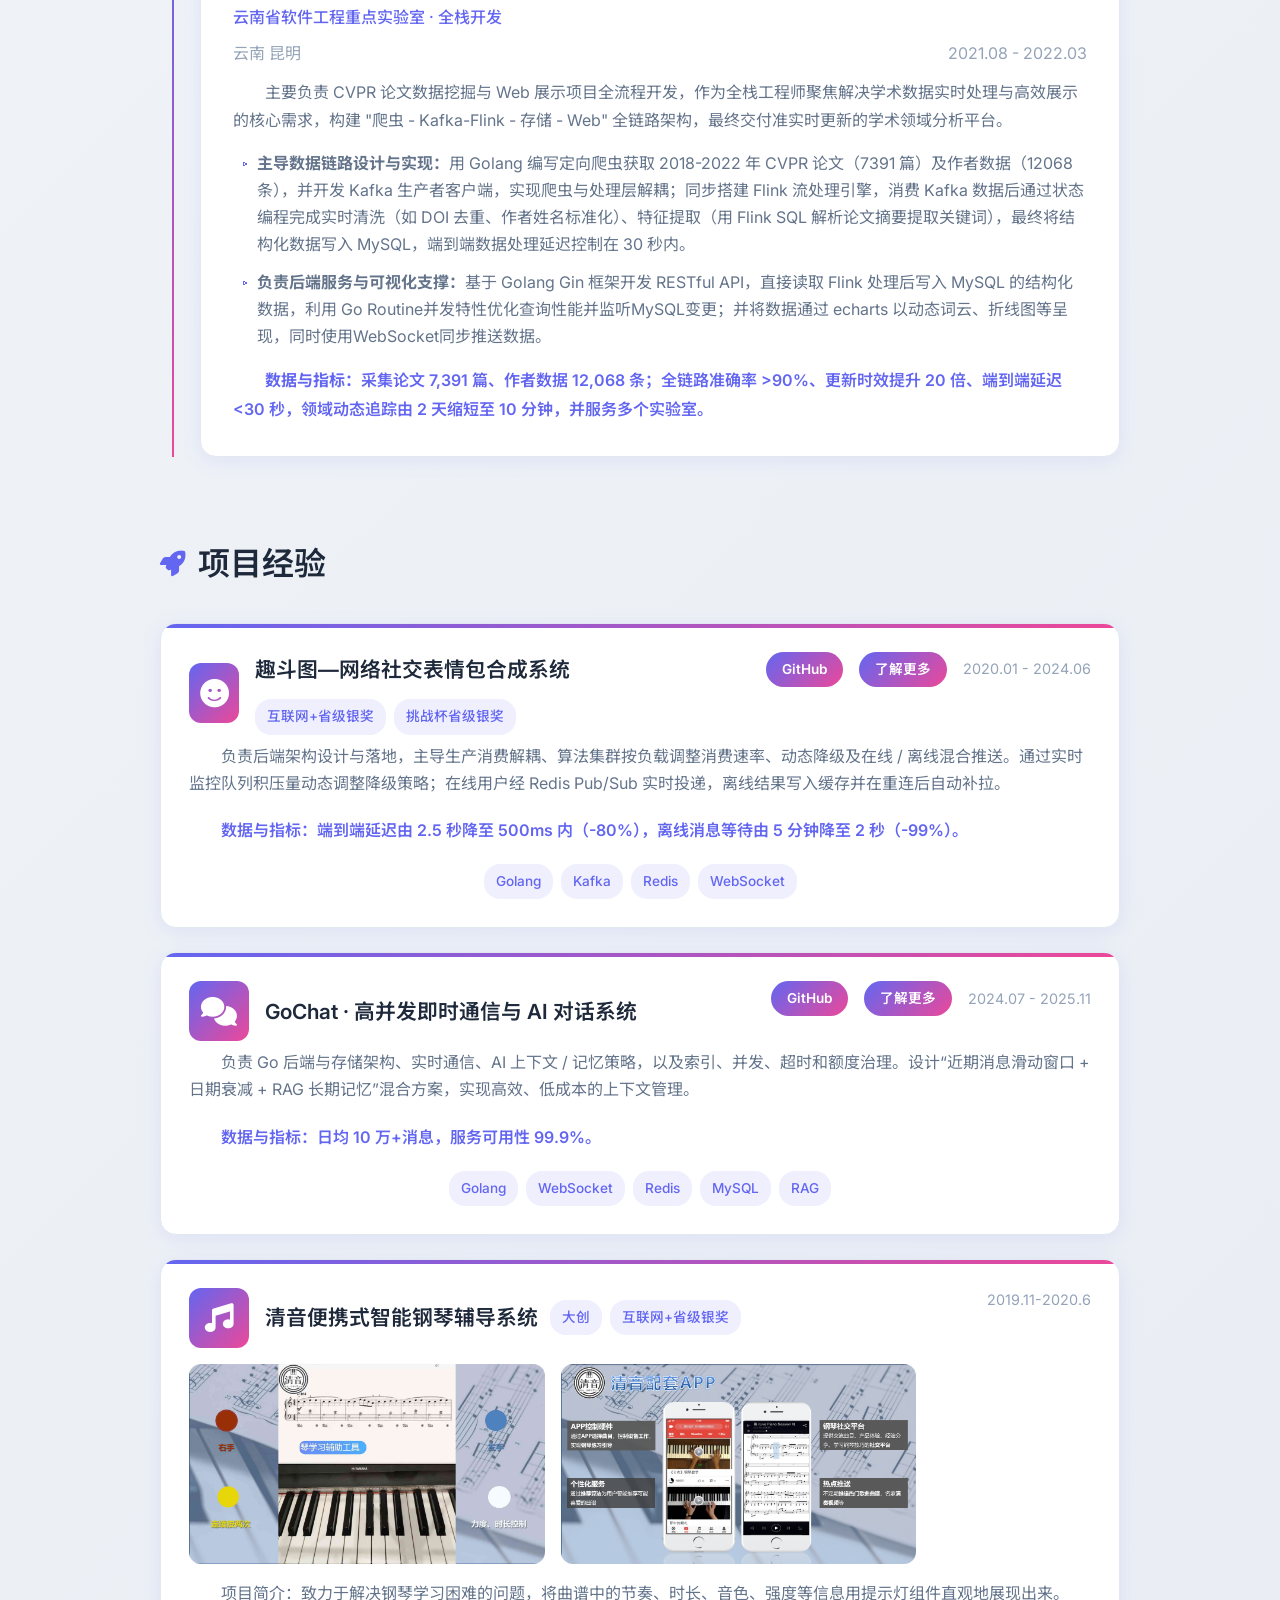
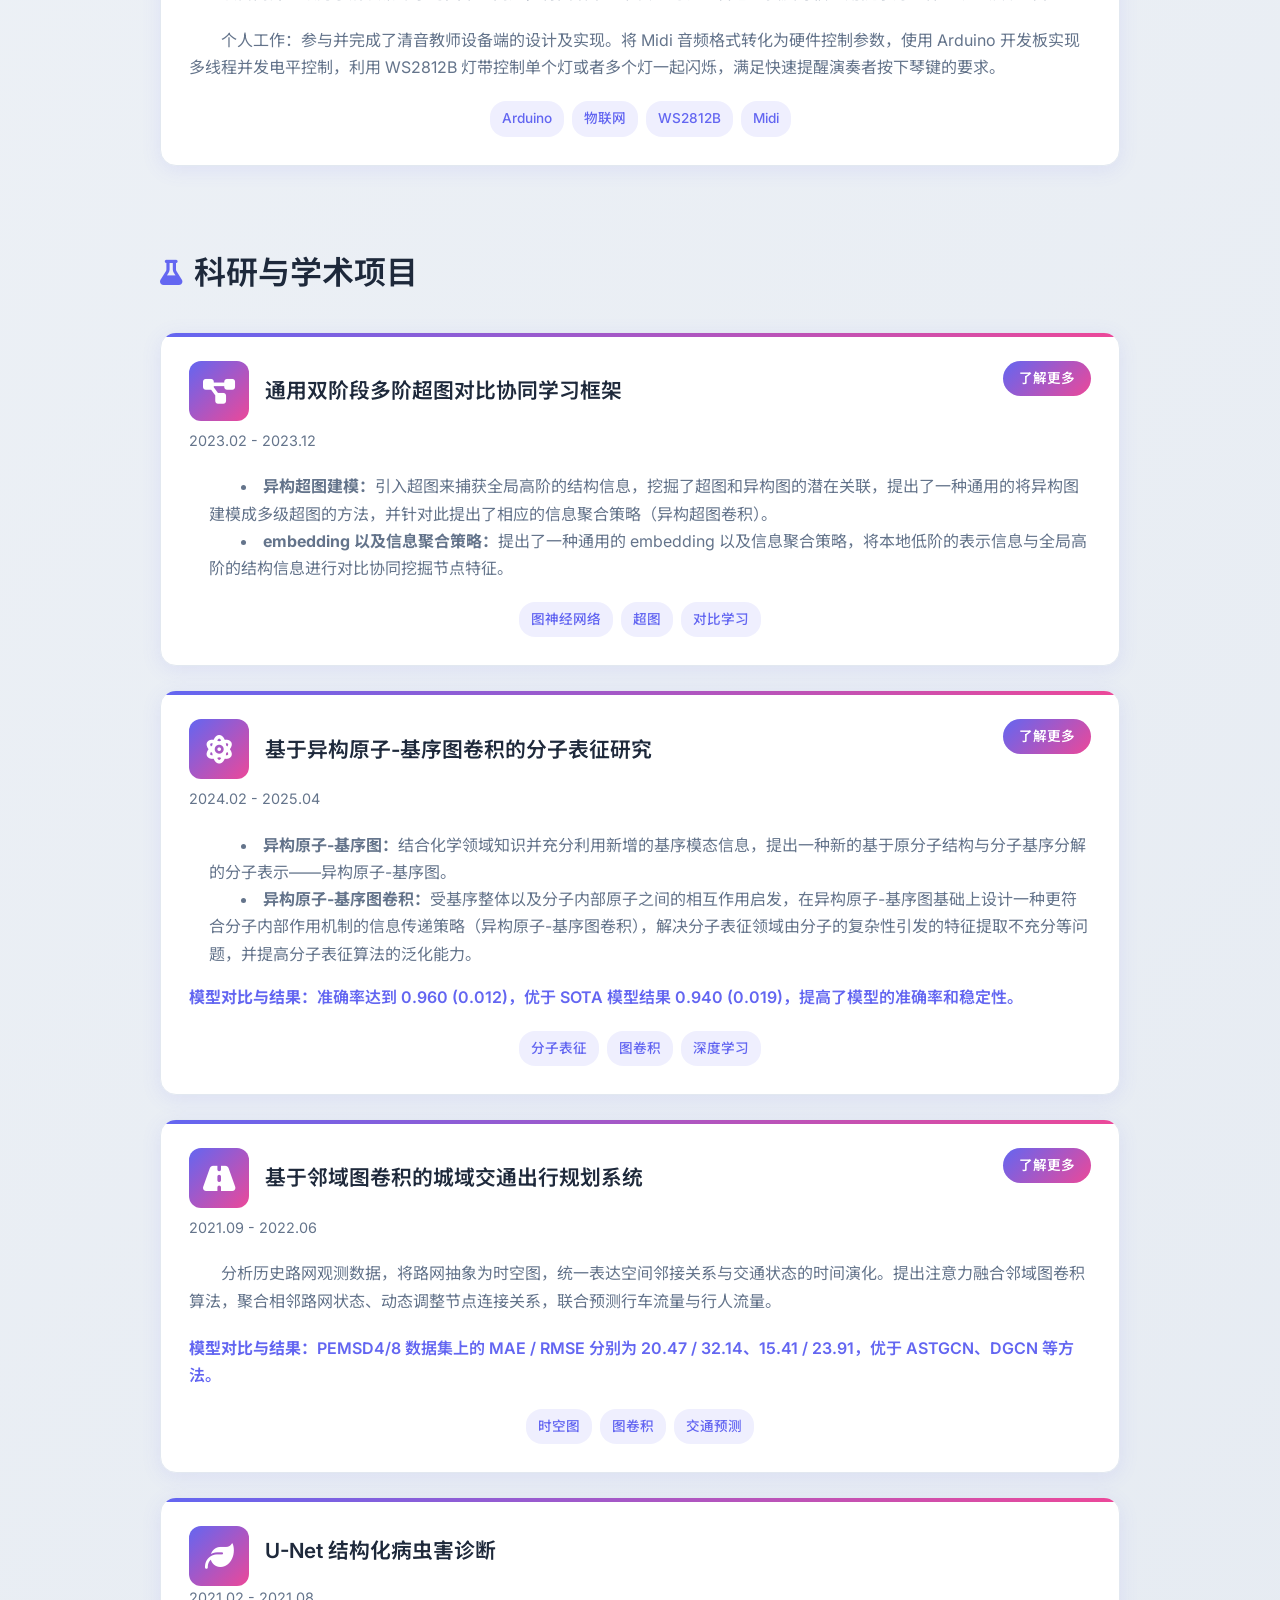
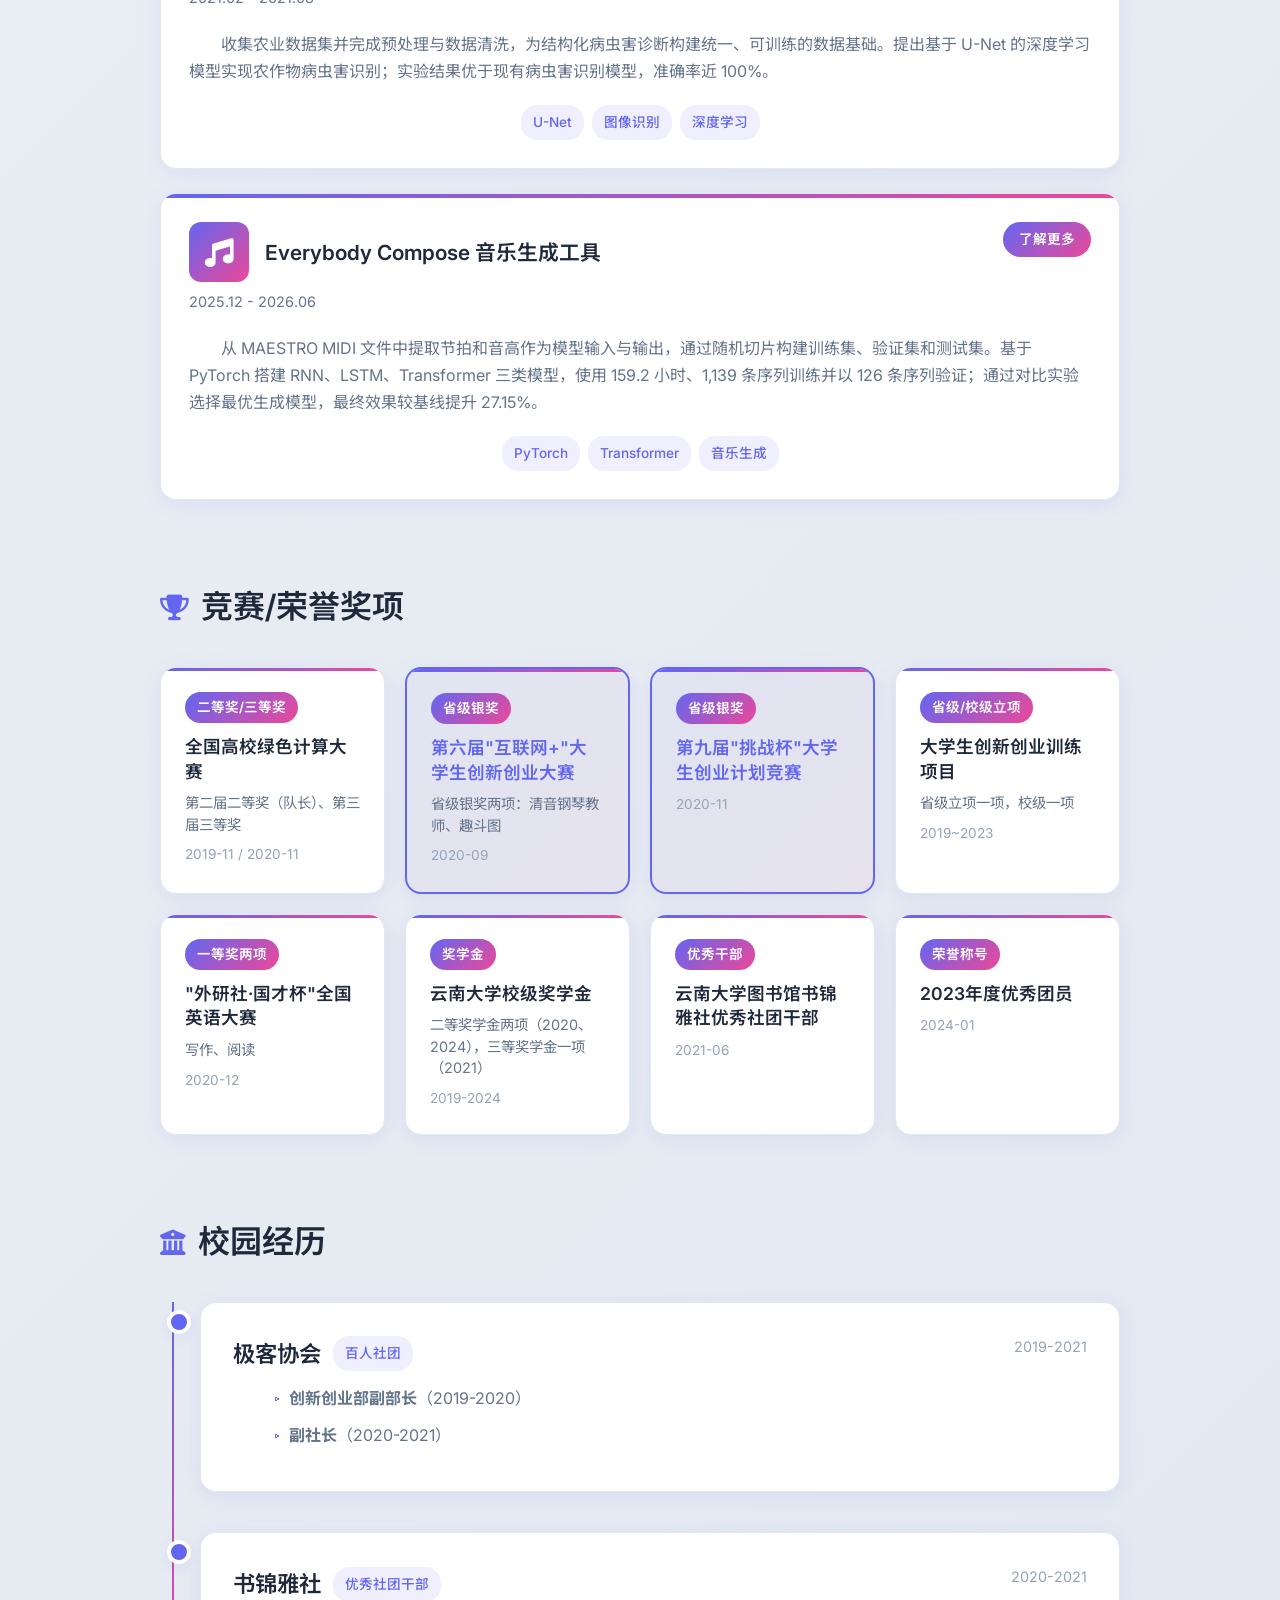
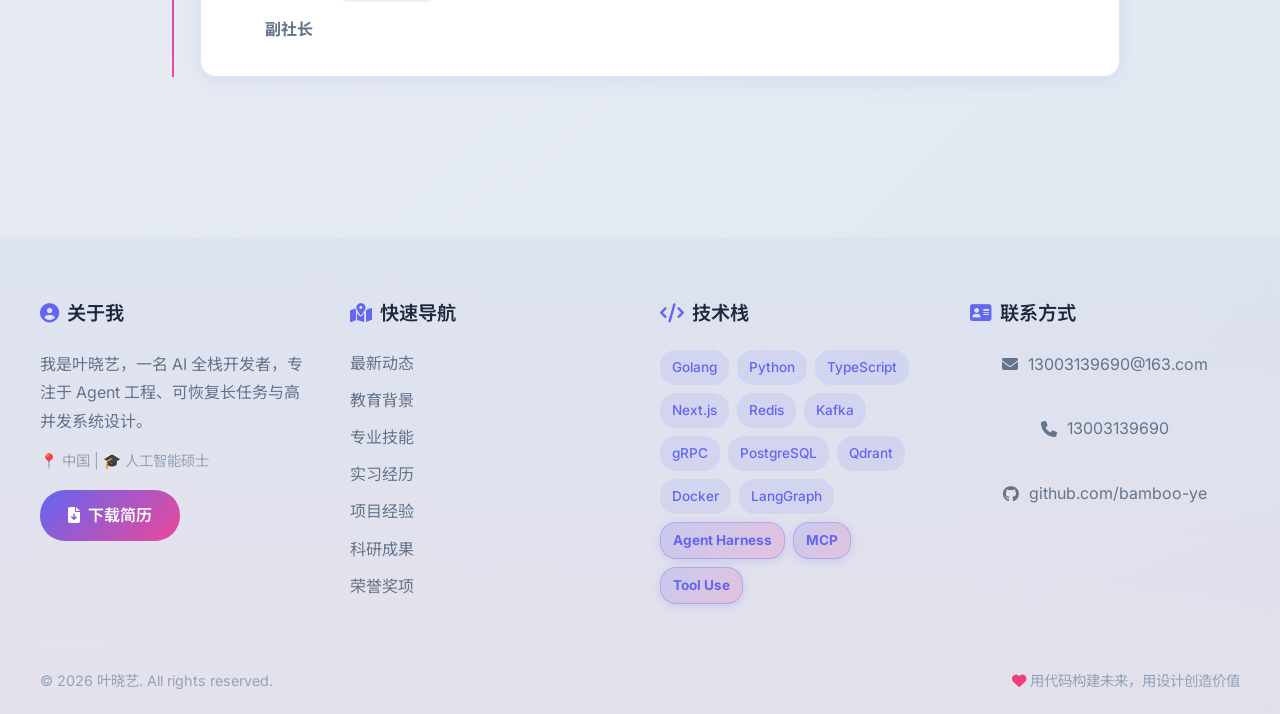
==== commit 29a36379: "Remove health integration highlight from resume" ====
--- a/index.html
+++ b/index.html
@@ -2322,15 +2322,10 @@
                         <strong>断点恢复与幂等执行，成功分支可复用</strong>
                         基于 PostgreSQL、LangGraph Checkpoint、任务租约与修订版本隔离实现持久化执行。异步任务启动后挂起等待，恢复时复用任务 ID 和成功分支，仅重试可恢复的失败步骤；结合内容寻址缓存、数据库优先调度及可选 Kafka Outbox / Inbox，减少重复调用与重复副作用。
                     </div>
-                    <div class="latest-highlight">
+                    <div class="latest-highlight" style="grid-column: 1 / -1;">
                         <span class="latest-highlight-label">07 / DELIVERY &amp; GOVERNANCE</span>
                         <strong>全栈交付闭环，工具权限与版本可治理</strong>
                         通过可信工具网关、MCP 白名单与人工审批控制写操作。支持 Agent / Prompt / 模型配置版本绑定、灰度发布及回滚，接入链路追踪、调用成本、用户配额与审计记录，并建立知识反馈复核、并行恢复及证据核验回归测试。
-                    </div>
-                    <div class="latest-highlight">
-                        <span class="latest-highlight-label">08 / HEALTH ASSISTANT</span>
-                        <strong>健康助手接入，按账户隔离记录</strong>
-                        将 Healthy Care 个人健康空间接入 Next.js 工作台，复用伴 AI 登录，由 Go 网关验证会话后将请求转发至独立健康服务。Python / LangGraph 负责对话与检查点，Go 服务负责记录和写入确认。健康数据按账户隔离，数据库、附件和备份使用独立存储，健康服务可单独启用。
                     </div>
                 </div>
 
